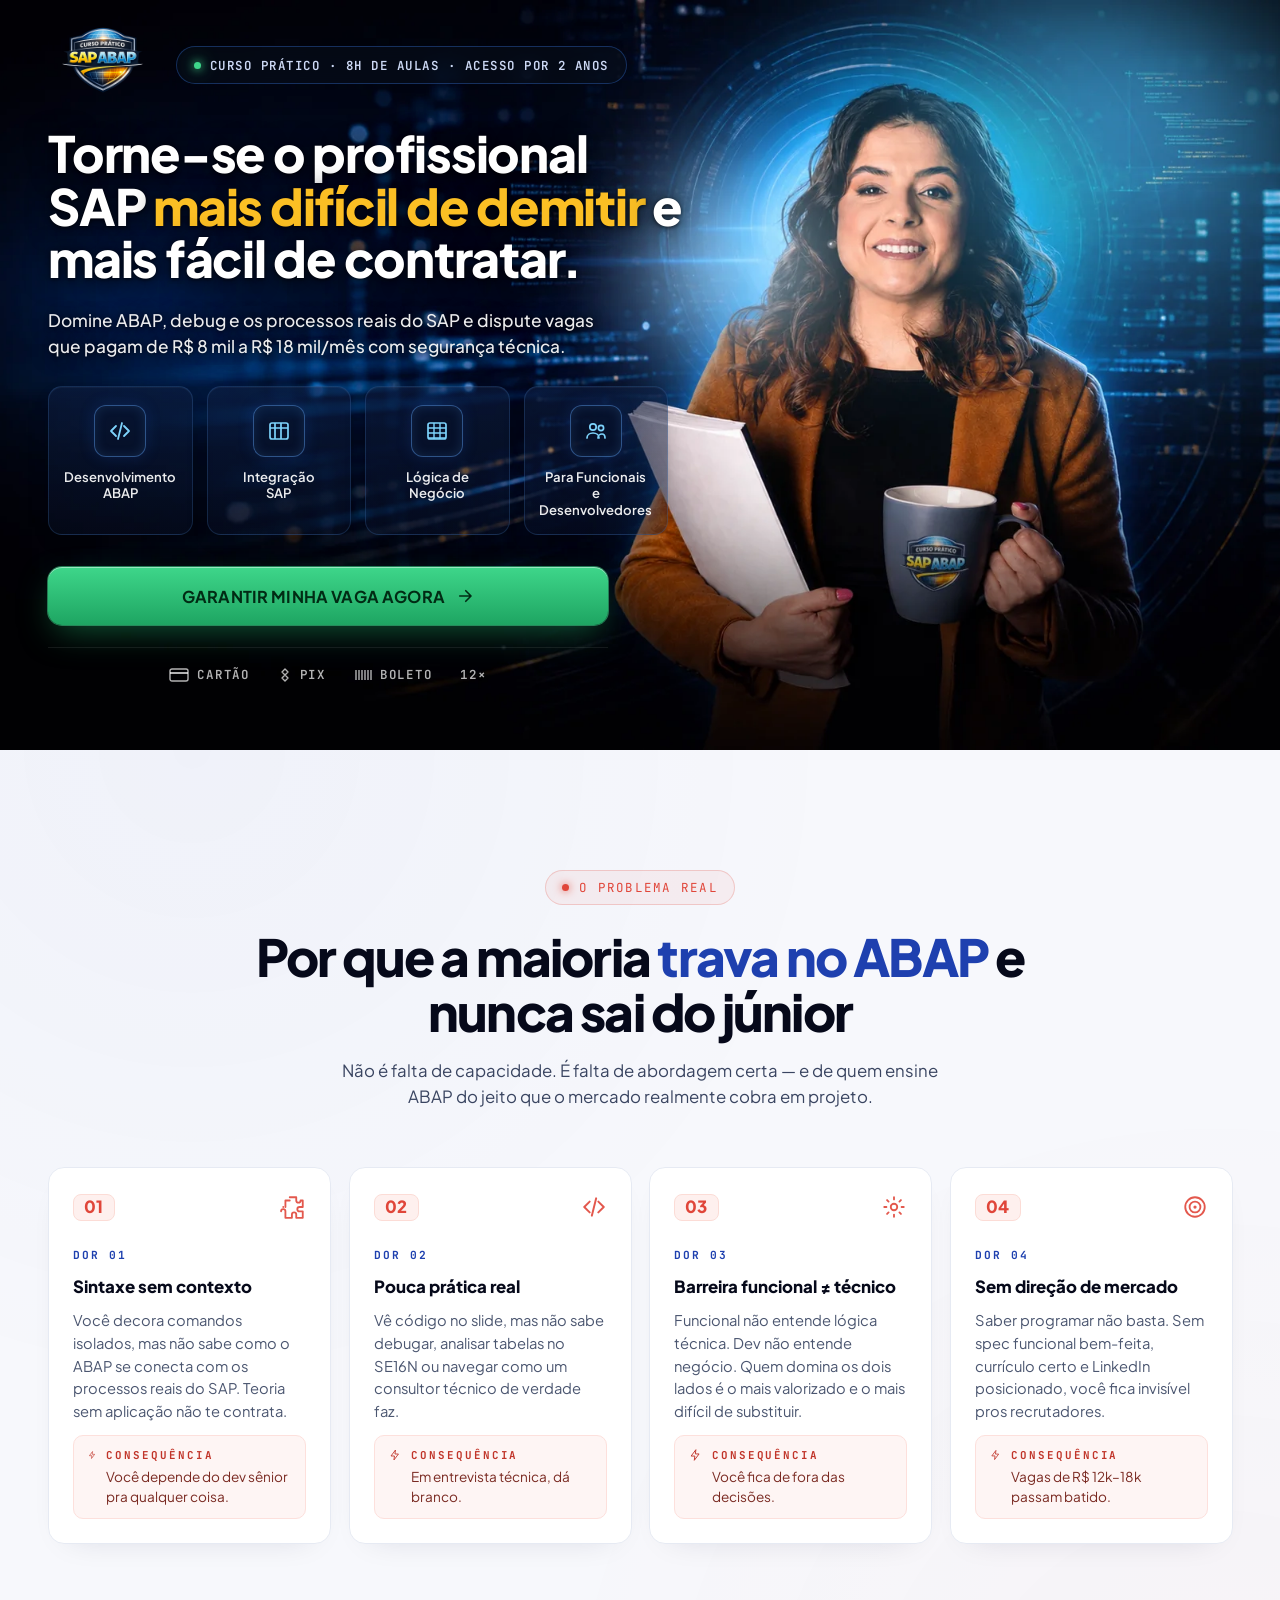
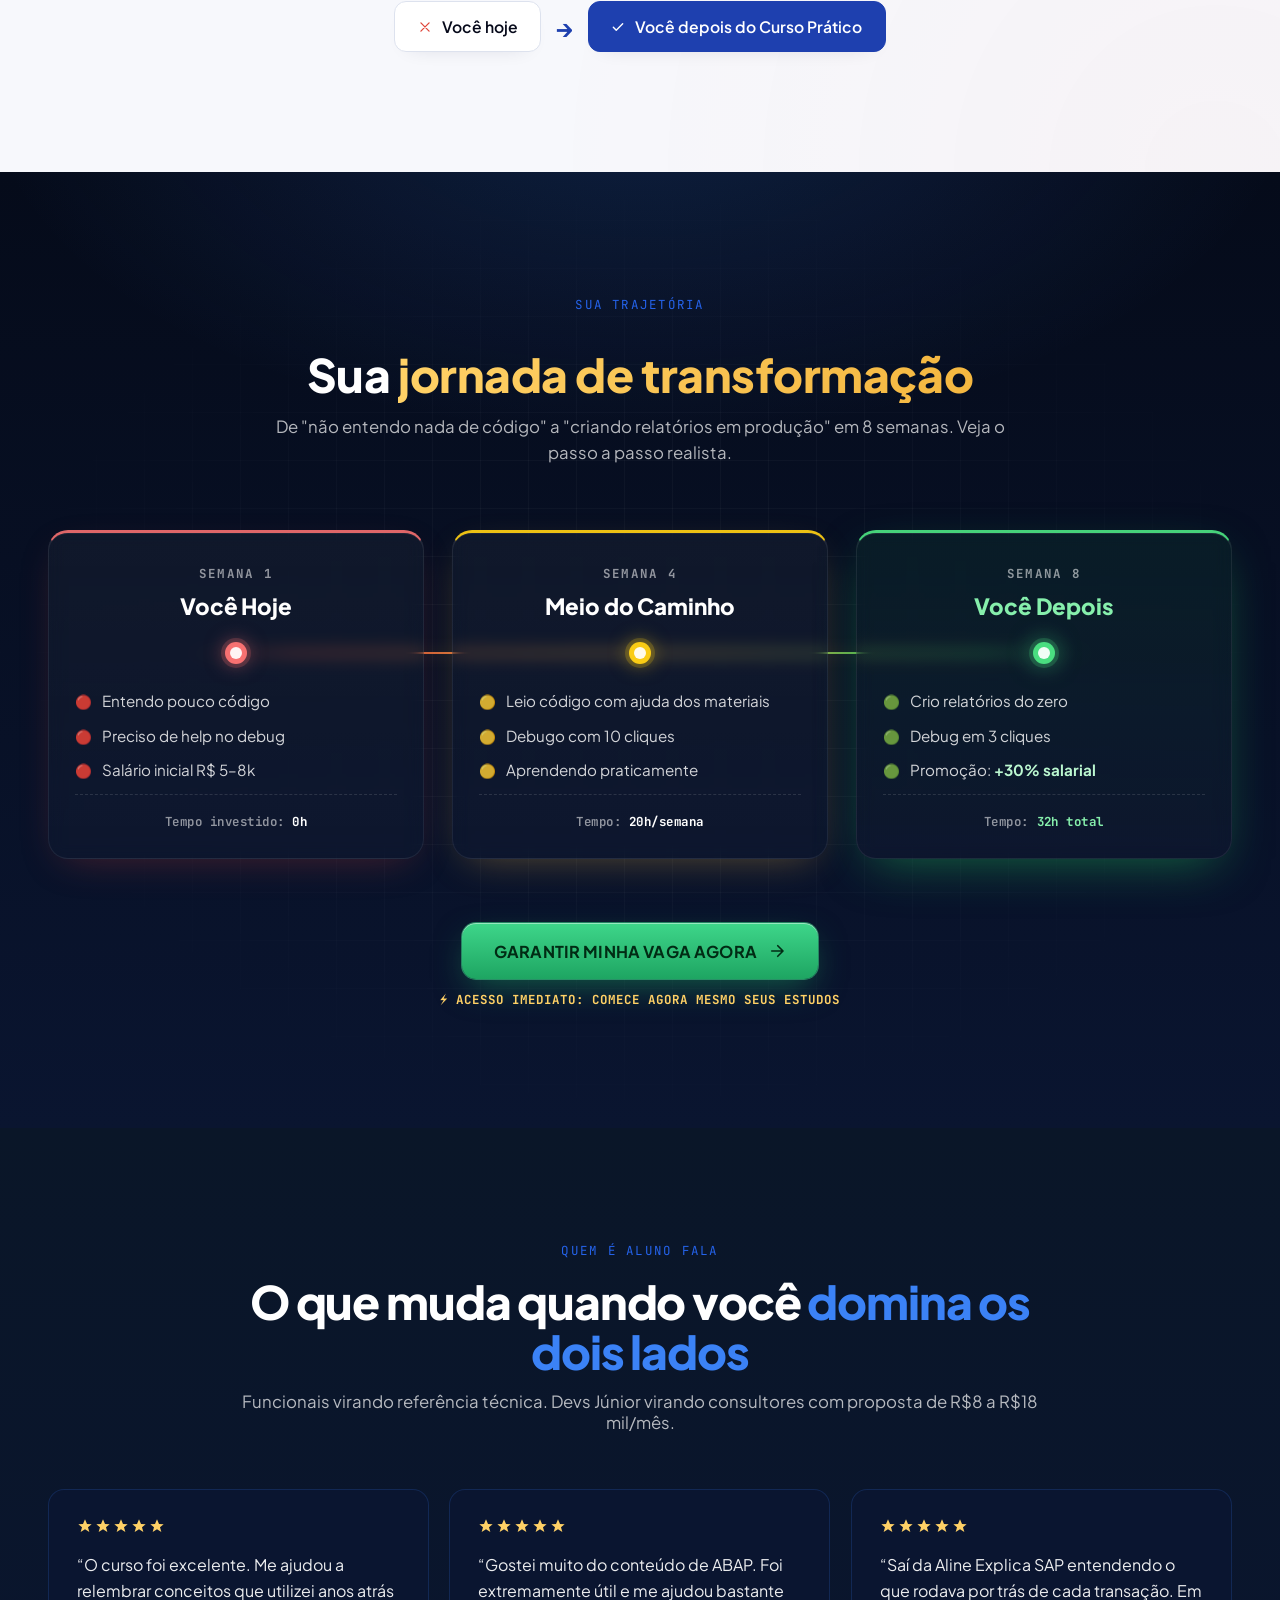
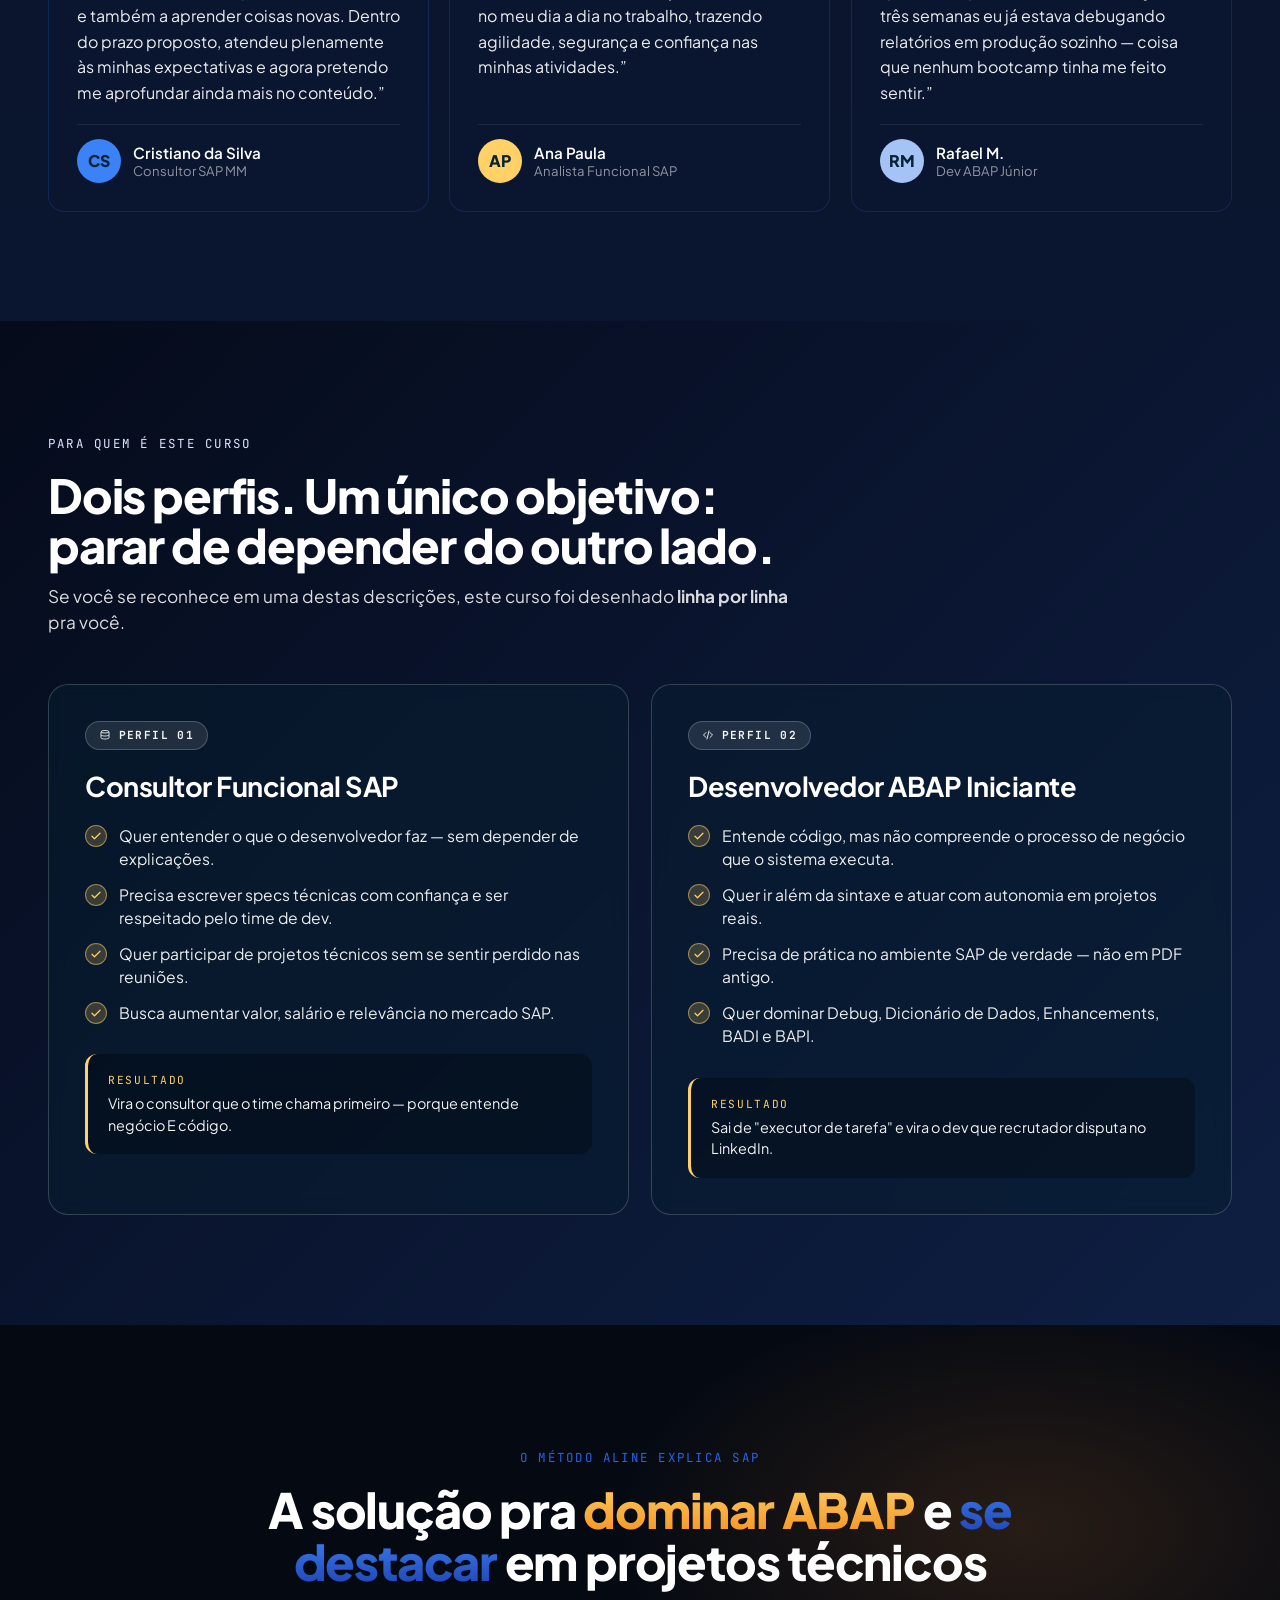
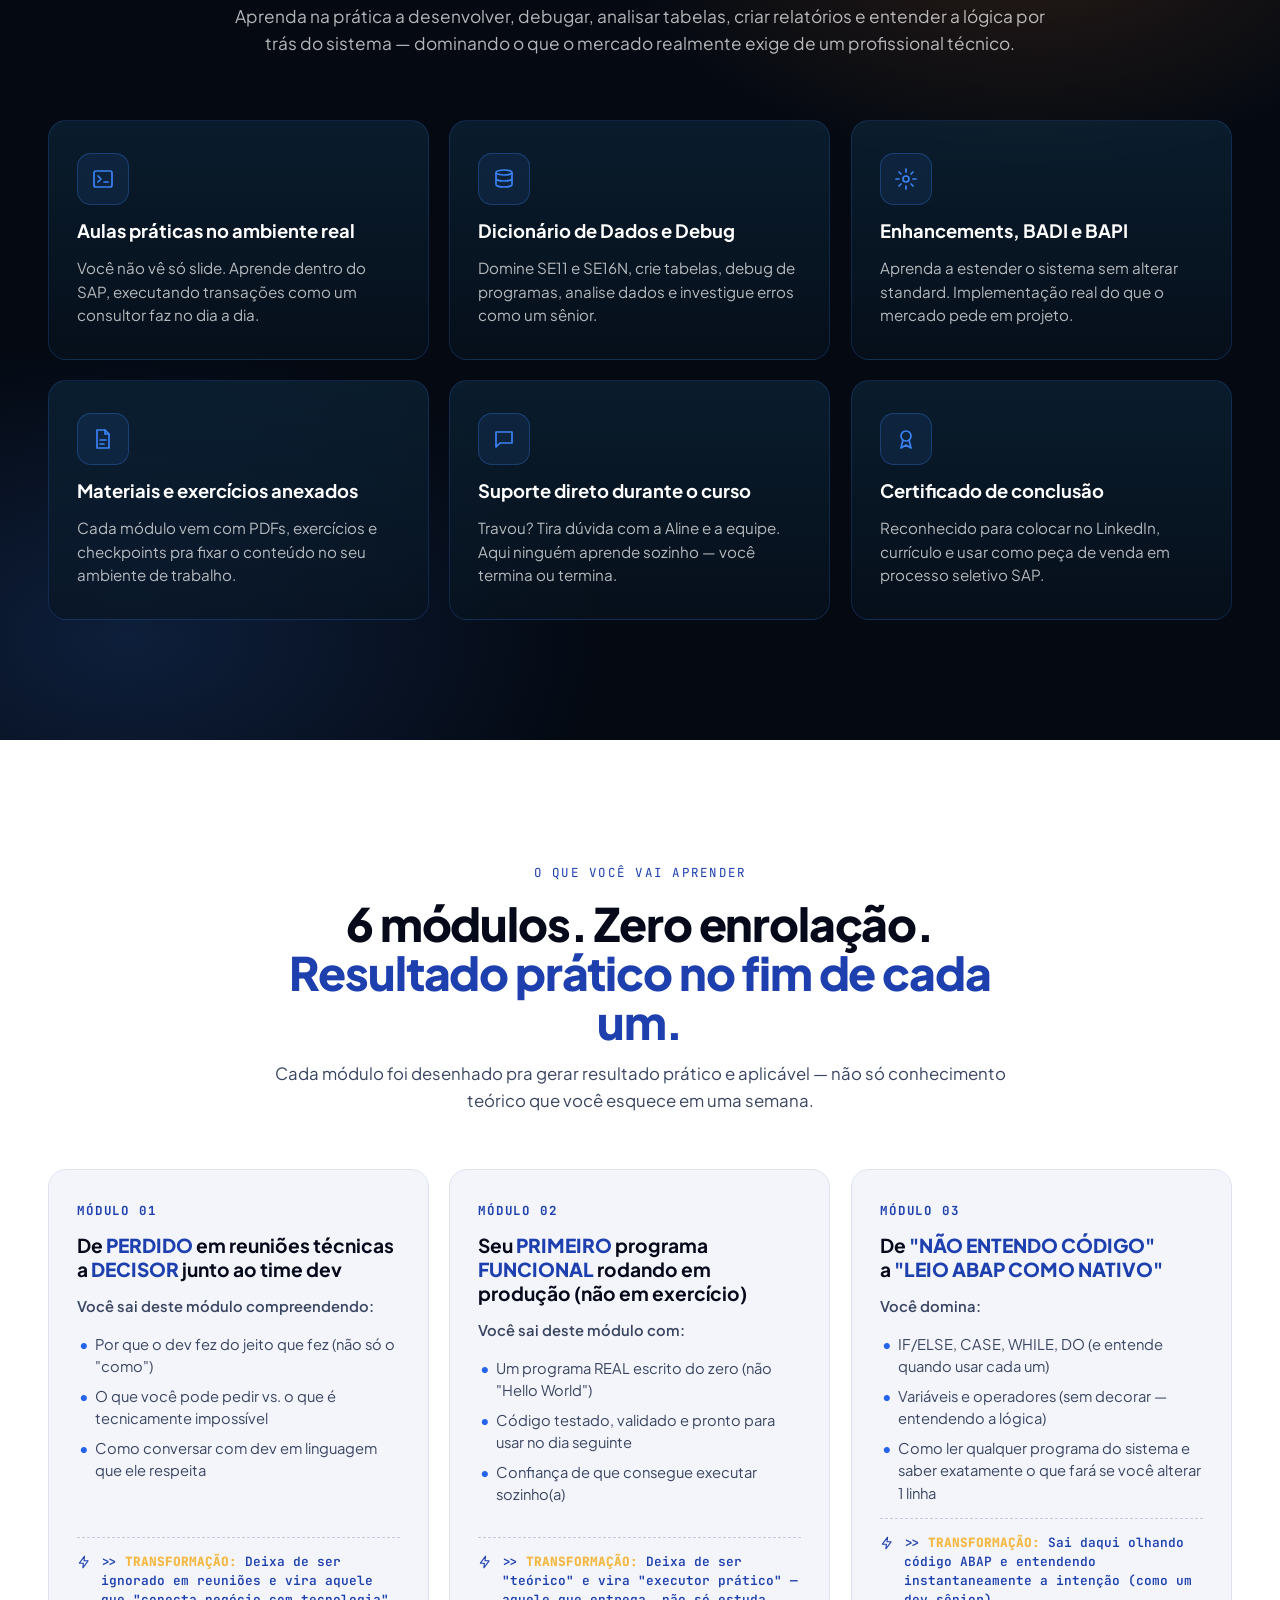
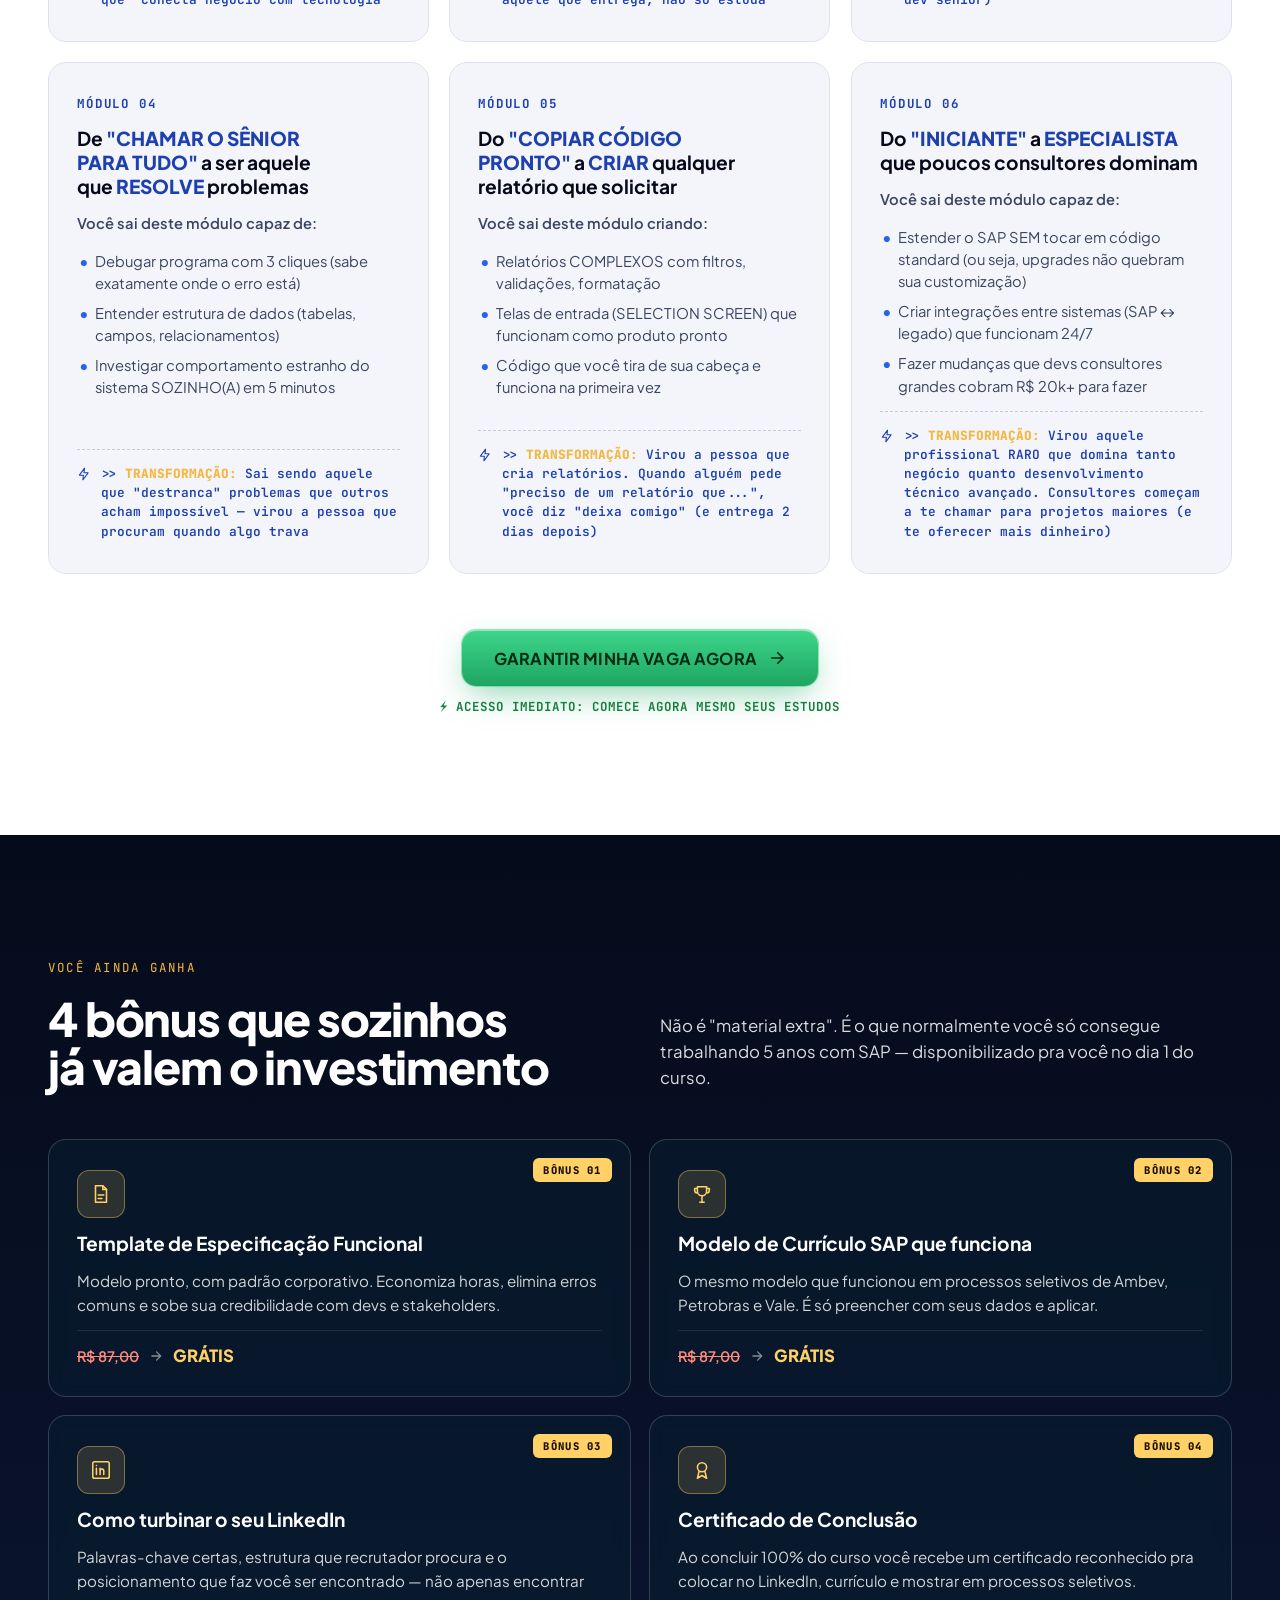
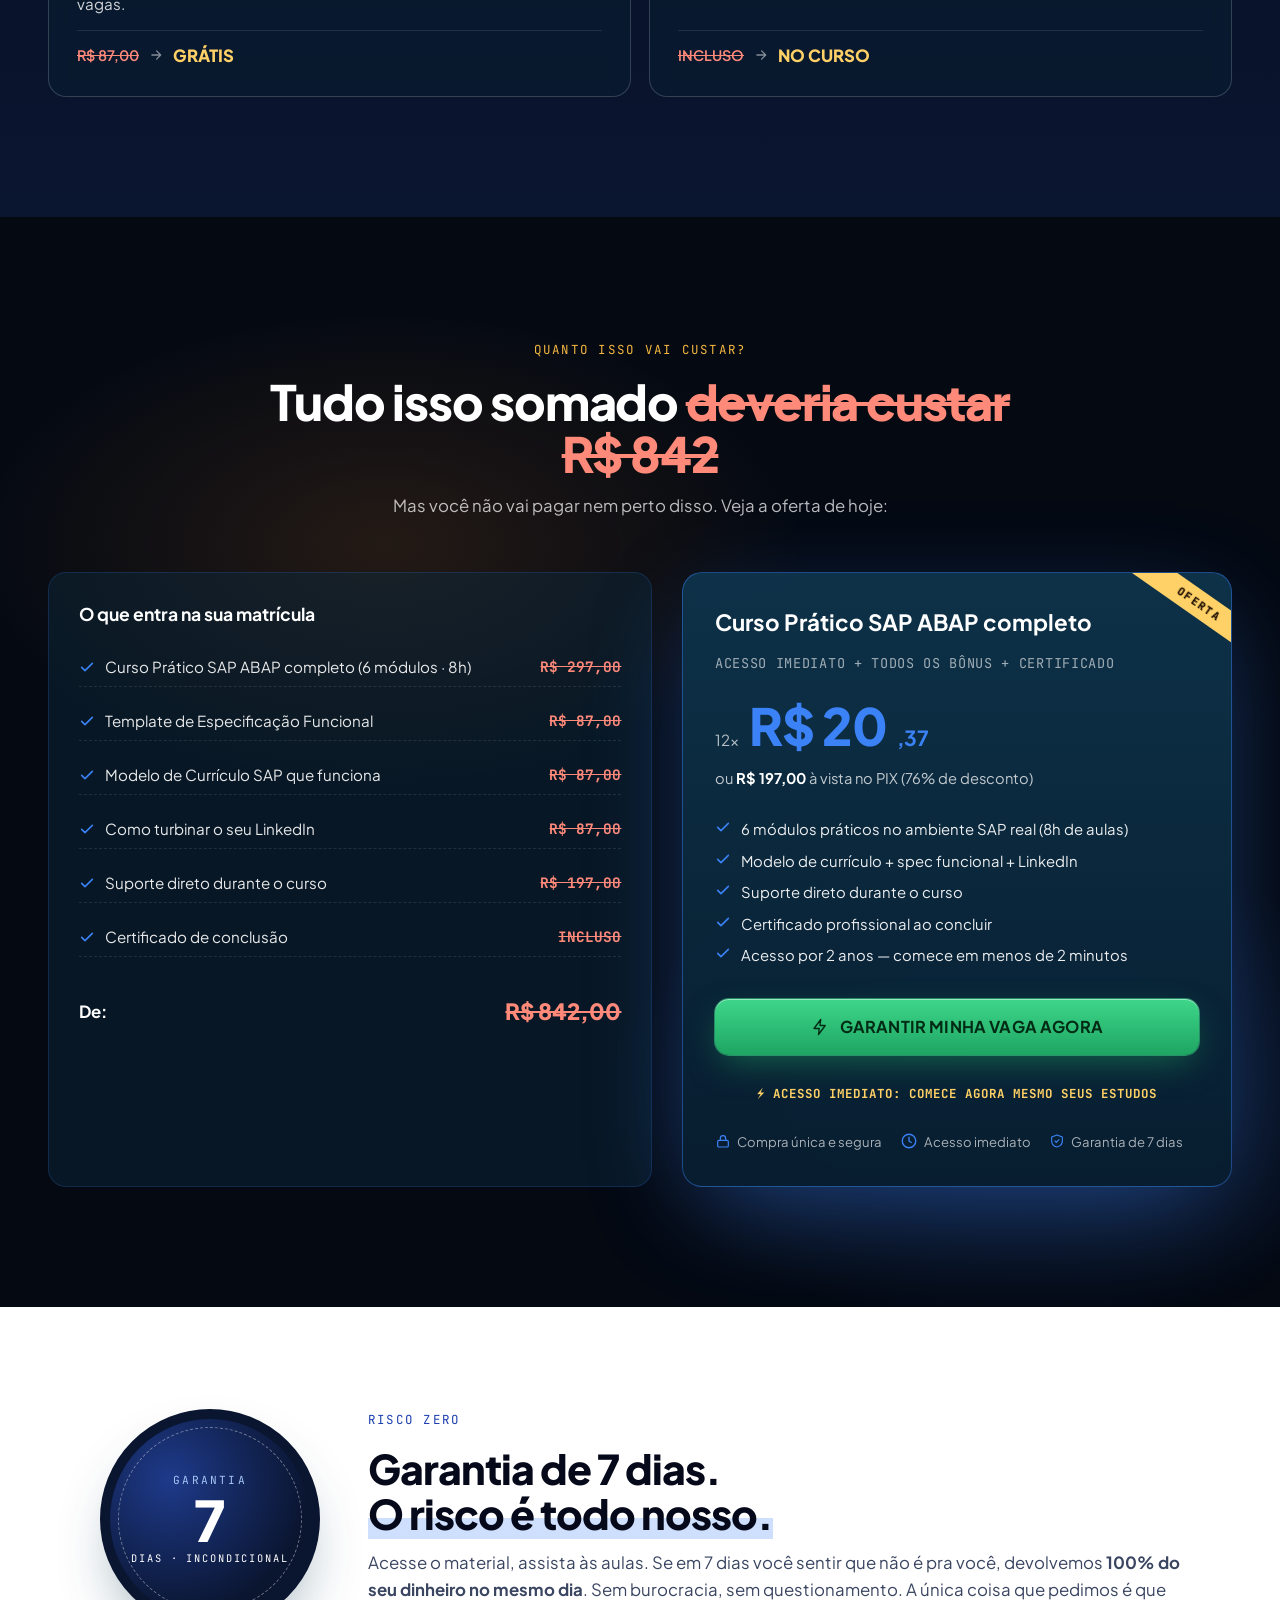
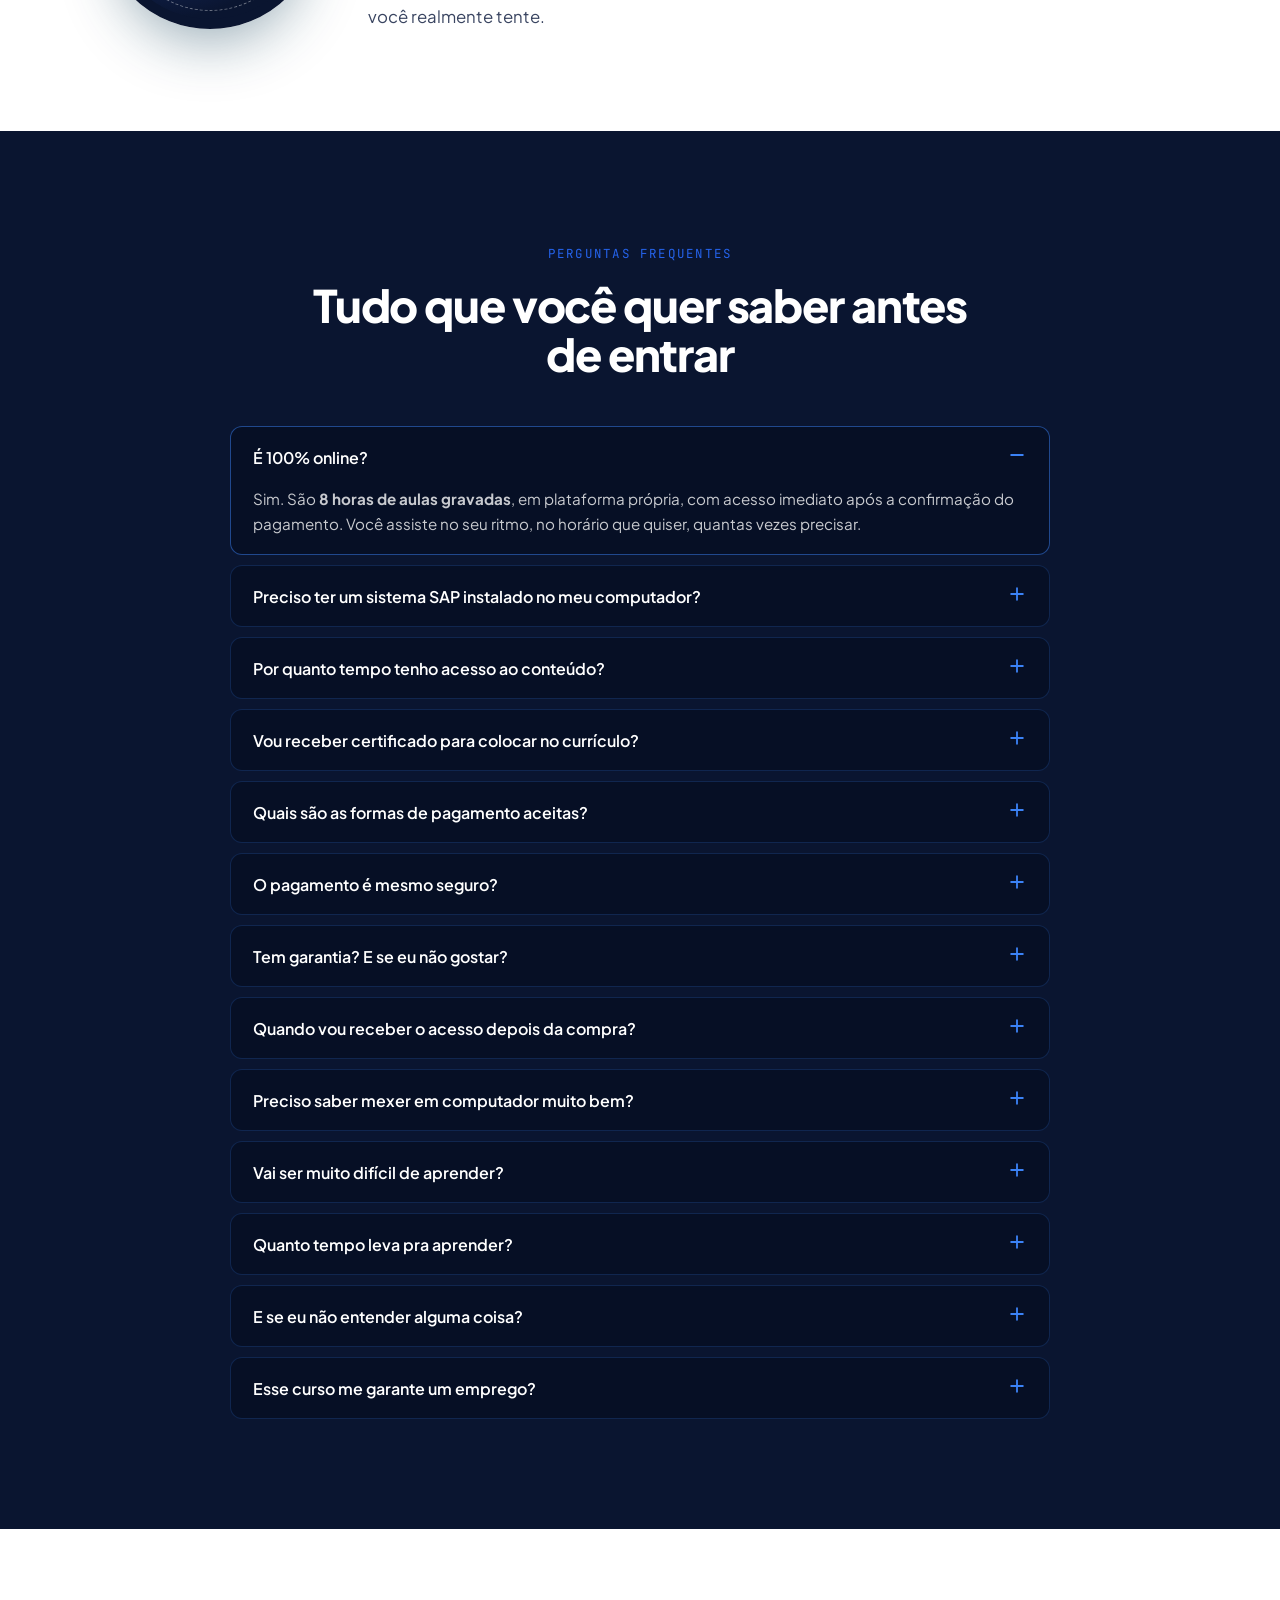
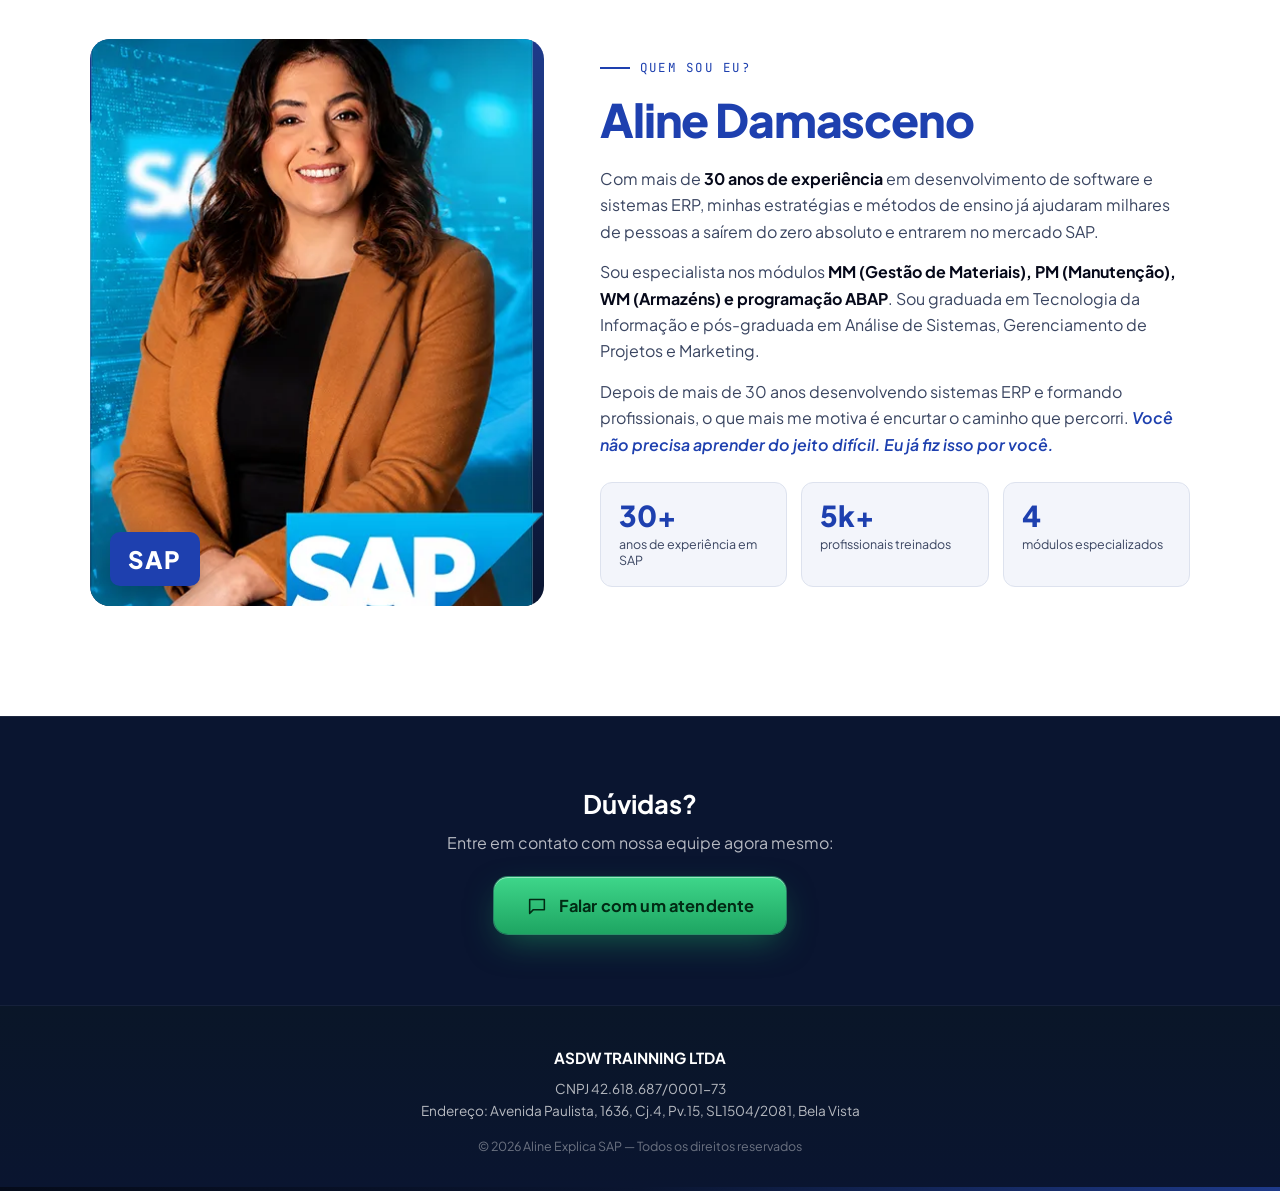
==== index.html @ 3505b49c "Troca foto da seção 'Quem sou eu?' por aline-explica-sap.webp" ====
<!doctype html>
<html lang="pt-BR">

<head>
  <meta charset="utf-8" />
  <meta name="viewport" content="width=device-width, initial-scale=1" />
  <title>Curso Prático SAP ABAP — Aline Explica SAP</title>

  <link rel="preconnect" href="https://fonts.googleapis.com">
  <link rel="preconnect" href="https://fonts.gstatic.com" crossorigin>
  <link
    href="https://fonts.googleapis.com/css2?family=Plus+Jakarta+Sans:wght@300;400;500;600;700;800&family=JetBrains+Mono:wght@400;500;600;700&display=swap"
    rel="stylesheet">

  <link rel="stylesheet" href="styles.css">

  <!-- Meta Pixel Code -->
  <script>
    !function(f,b,e,v,n,t,s)
    {if(f.fbq)return;n=f.fbq=function(){n.callMethod?
    n.callMethod.apply(n,arguments):n.queue.push(arguments)};
    if(!f._fbq)f._fbq=n;n.push=n;n.loaded=!0;n.version='2.0';
    n.queue=[];t=b.createElement(e);t.async=!0;
    t.src=v;s=b.getElementsByTagName(e)[0];
    s.parentNode.insertBefore(t,s)}(window, document,'script',
    'https://connect.facebook.net/en_US/fbevents.js');
    fbq('init', '564676471958688');
    fbq('init', '940802978658042');
    fbq('track', 'PageView');
  </script>
  <noscript>
    <img height="1" width="1" style="display:none"
      src="https://www.facebook.com/tr?id=564676471958688&ev=PageView&noscript=1" alt="" />
    <img height="1" width="1" style="display:none"
      src="https://www.facebook.com/tr?id=940802978658042&ev=PageView&noscript=1" alt="" />
  </noscript>
  <!-- End Meta Pixel Code -->
</head>

<body>

  <!-- ========================== HERO ========================== -->
  <section class="hero">
    <div class="hero__bg"></div>
    <div class="container">
      <div class="hero__topbar">
        <div class="hero__brand">
          <img src="assets/logo-sap-abap.png" alt="Curso Prático SAP ABAP" />
        </div>
        <div class="hero__badge">
          <span class="hero__badge-dot"></span>
          CURSO PRÁTICO · 8H DE AULAS · ACESSO POR 2 ANOS
        </div>
      </div>

      <div class="hero__content">
        <div class="hero__inner">
          <h1 class="hero__title">
            Torne-se o profissional SAP <span class="accent">mais difícil de demitir</span> e mais fácil de contratar.
          </h1>

          <p class="hero__sub">
            Domine ABAP, debug e os processos reais do SAP e dispute vagas que pagam de R$ 8 mil a R$ 18 mil/mês com
            segurança técnica.
          </p>

          <ul class="hero__pillars">
            <li class="hero__pillar">
              <div class="hero__pillar-icon">
                <svg viewBox="0 0 24 24" fill="none" width="24" height="24">
                  <path d="M8 7l-5 5 5 5M16 7l5 5-5 5M14 4l-4 16" stroke="#7dd3fc" stroke-width="1.8"
                    stroke-linecap="round" stroke-linejoin="round" />
                </svg>
              </div>
              <div class="hero__pillar-label">
                <div>Desenvolvimento</div>
                <div>ABAP</div>
              </div>
            </li>
            <li class="hero__pillar">
              <div class="hero__pillar-icon">
                <svg viewBox="0 0 24 24" fill="none" width="24" height="24">
                  <rect x="3" y="4" width="18" height="16" rx="2" stroke="#7dd3fc" stroke-width="1.7" />
                  <path d="M3 9h18M8 4v16M14 4v16" stroke="#7dd3fc" stroke-width="1.7" />
                </svg>
              </div>
              <div class="hero__pillar-label">
                <div>Integração</div>
                <div>SAP</div>
              </div>
            </li>
            <li class="hero__pillar">
              <div class="hero__pillar-icon">
                <svg viewBox="0 0 24 24" fill="none" width="24" height="24">
                  <rect x="3" y="4" width="18" height="16" rx="2" stroke="#7dd3fc" stroke-width="1.7" />
                  <path d="M3 9h18M3 14h18M3 19h18M9 4v16M15 4v16" stroke="#7dd3fc" stroke-width="1.4" />
                </svg>
              </div>
              <div class="hero__pillar-label">
                <div>Lógica de</div>
                <div>Negócio</div>
              </div>
            </li>
            <li class="hero__pillar">
              <div class="hero__pillar-icon">
                <svg viewBox="0 0 24 24" fill="none" width="24" height="24">
                  <circle cx="9" cy="8" r="3.2" stroke="#7dd3fc" stroke-width="1.7" />
                  <circle cx="17" cy="9" r="2.6" stroke="#7dd3fc" stroke-width="1.7" />
                  <path d="M3 19c0-3 2.7-5 6-5s6 2 6 5M14 19c0-2.5 2-4 4-4s3 1 3 4" stroke="#7dd3fc" stroke-width="1.7"
                    stroke-linecap="round" />
                </svg>
              </div>
              <div class="hero__pillar-label">
                <div>Para Funcionais</div>
                <div>e Desenvolvedores</div>
              </div>
            </li>
          </ul>

          <div class="hero__cta-wrap">
            <a href="#preco" class="cta green">
              GARANTIR MINHA VAGA AGORA
              <svg class="arrow" viewBox="0 0 24 24" fill="none" width="18" height="18">
                <path d="M5 12h14M13 5l7 7-7 7" stroke="#012b14" stroke-width="2.2" stroke-linecap="round"
                  stroke-linejoin="round" />
              </svg>
            </a>
          </div>

          <div class="hero__pay">
            <span class="hero__pay-item">
              <svg width="20" height="14" viewBox="0 0 20 14" fill="none">
                <rect x="1" y="1" width="18" height="12" rx="2" stroke="currentColor" stroke-width="1.4" />
                <rect x="1" y="4" width="18" height="2" fill="currentColor" />
              </svg>
              Cartão
            </span>
            <span class="hero__pay-item">
              <svg width="14" height="14" viewBox="0 0 14 14" fill="none">
                <path d="M7 1l3 3-3 3-3-3 3-3zM7 7l3 3-3 3-3-3 3-3z" stroke="currentColor" stroke-width="1.4"
                  stroke-linejoin="round" />
              </svg>
              Pix
            </span>
            <span class="hero__pay-item">
              <svg width="18" height="14" viewBox="0 0 18 14" fill="none">
                <path d="M2 2v10M5 2v10M8 2v10M11 2v10M14 2v10M17 2v10" stroke="currentColor" stroke-width="1.4" />
              </svg>
              Boleto
            </span>
            <span class="hero__pay-item">12×</span>
          </div>
        </div>
      </div>
    </div>
  </section>

  <!-- ========================== PROBLEMA ========================== -->
  <section class="problema" id="problema">
    <div class="problema__bg"></div>
    <div class="container">
      <div class="problema__head" data-reveal>
        <div class="problema__eyebrow"><span class="problema__eyedot"></span> O Problema Real</div>
        <h2 class="problema__title">Por que a maioria <span class="accent">trava no ABAP</span> e nunca sai do júnior
        </h2>
        <p class="problema__sub">Não é falta de capacidade. É falta de abordagem certa — e de quem ensine ABAP do jeito
          que o mercado realmente cobra em projeto.</p>
      </div>

      <div class="problema__grid" data-reveal-group>
        <div class="problema__card" data-reveal>
          <div class="problema__top">
            <div class="problema__num">01</div>
            <div class="problema__icon">
              <svg viewBox="0 0 24 24" fill="none" width="26" height="26">
                <path
                  d="M9 3h6v3a2 2 0 104 0v0h2v6h-3a2 2 0 100 4h3v6h-6v-3a2 2 0 10-4 0v3H5v-6a2 2 0 10-4 0v0M3 12h0M5 12V6h4"
                  stroke="#e0463a" stroke-width="1.7" stroke-linejoin="round" stroke-linecap="round" />
              </svg>
            </div>
          </div>
          <div class="problema__tag">DOR 01</div>
          <h3 class="problema__cardtitle">Sintaxe sem contexto</h3>
          <p class="problema__cardtext">Você decora comandos isolados, mas não sabe como o ABAP se conecta com os
            processos reais do SAP. Teoria sem aplicação não te contrata.</p>
          <div class="problema__cons">
            <svg viewBox="0 0 24 24" fill="none" width="14" height="14">
              <path d="M13 2L4 14h7l-1 8 9-12h-7l1-8z" stroke="#c1352a" stroke-width="1.8" stroke-linejoin="round" />
            </svg>
            <div>
              <div class="problema__cons-label">Consequência</div>
              Você depende do dev sênior pra qualquer coisa.
            </div>
          </div>
        </div>

        <div class="problema__card" data-reveal>
          <div class="problema__top">
            <div class="problema__num">02</div>
            <div class="problema__icon">
              <svg viewBox="0 0 24 24" fill="none" width="26" height="26">
                <path d="M8 7l-5 5 5 5M16 7l5 5-5 5M14 4l-4 16" stroke="#e0463a" stroke-width="1.8"
                  stroke-linecap="round" stroke-linejoin="round" />
              </svg>
            </div>
          </div>
          <div class="problema__tag">DOR 02</div>
          <h3 class="problema__cardtitle">Pouca prática real</h3>
          <p class="problema__cardtext">Vê código no slide, mas não sabe debugar, analisar tabelas no SE16N ou navegar
            como um consultor técnico de verdade faz.</p>
          <div class="problema__cons">
            <svg viewBox="0 0 24 24" fill="none" width="14" height="14">
              <path d="M13 2L4 14h7l-1 8 9-12h-7l1-8z" stroke="#c1352a" stroke-width="1.8" stroke-linejoin="round" />
            </svg>
            <div>
              <div class="problema__cons-label">Consequência</div>
              Em entrevista técnica, dá branco.
            </div>
          </div>
        </div>

        <div class="problema__card" data-reveal>
          <div class="problema__top">
            <div class="problema__num">03</div>
            <div class="problema__icon">
              <svg viewBox="0 0 24 24" fill="none" width="26" height="26">
                <circle cx="12" cy="12" r="3" stroke="#e0463a" stroke-width="1.7" />
                <path d="M12 3v2M12 19v2M3 12h2M19 12h2M5.6 5.6l1.4 1.4M17 17l1.4 1.4M5.6 18.4L7 17M17 7l1.4-1.4"
                  stroke="#e0463a" stroke-width="1.7" stroke-linecap="round" />
              </svg>
            </div>
          </div>
          <div class="problema__tag">DOR 03</div>
          <h3 class="problema__cardtitle">Barreira funcional ≠ técnico</h3>
          <p class="problema__cardtext">Funcional não entende lógica técnica. Dev não entende negócio. Quem domina os
            dois lados é o mais valorizado e o mais difícil de substituir.</p>
          <div class="problema__cons">
            <svg viewBox="0 0 24 24" fill="none" width="14" height="14">
              <path d="M13 2L4 14h7l-1 8 9-12h-7l1-8z" stroke="#c1352a" stroke-width="1.8" stroke-linejoin="round" />
            </svg>
            <div>
              <div class="problema__cons-label">Consequência</div>
              Você fica de fora das decisões.
            </div>
          </div>
        </div>

        <div class="problema__card" data-reveal>
          <div class="problema__top">
            <div class="problema__num">04</div>
            <div class="problema__icon">
              <svg viewBox="0 0 24 24" fill="none" width="26" height="26">
                <circle cx="12" cy="12" r="9" stroke="#e0463a" stroke-width="1.7" />
                <circle cx="12" cy="12" r="5" stroke="#e0463a" stroke-width="1.7" />
                <circle cx="12" cy="12" r="1.5" fill="#e0463a" />
              </svg>
            </div>
          </div>
          <div class="problema__tag">DOR 04</div>
          <h3 class="problema__cardtitle">Sem direção de mercado</h3>
          <p class="problema__cardtext">Saber programar não basta. Sem spec funcional bem-feita, currículo certo e
            LinkedIn posicionado, você fica invisível pros recrutadores.</p>
          <div class="problema__cons">
            <svg viewBox="0 0 24 24" fill="none" width="14" height="14">
              <path d="M13 2L4 14h7l-1 8 9-12h-7l1-8z" stroke="#c1352a" stroke-width="1.8" stroke-linejoin="round" />
            </svg>
            <div>
              <div class="problema__cons-label">Consequência</div>
              Vagas de R$ 12k–18k passam batido.
            </div>
          </div>
        </div>
      </div>

      <div class="problema__bridge" data-reveal="up-sm">
        <div class="problema__pill">
          <svg viewBox="0 0 24 24" fill="none" width="14" height="14">
            <path d="M5 5l14 14M19 5L5 19" stroke="#e0463a" stroke-width="2.2" stroke-linecap="round" />
          </svg>
          Você hoje
        </div>
        <span class="problema__arrow">→</span>
        <div class="problema__pill right">
          <svg viewBox="0 0 24 24" fill="none" width="14" height="14">
            <path d="M4 12.5l5 5 11-11" stroke="#fff" stroke-width="2.4" stroke-linecap="round"
              stroke-linejoin="round" />
          </svg>
          Você depois do Curso Prático
        </div>
      </div>
    </div>
  </section>

  <!-- ========================== JORNADA ========================== -->
  <section class="jornada" id="jornada">
    <div class="container">
      <div class="jornada__head" data-reveal>
        <div class="eyebrow">Sua trajetória</div>
        <h2 class="jornada__title">Sua <span class="accent">jornada de transformação</span></h2>
        <p class="jornada__sub">De "não entendo nada de código" a "criando relatórios em produção" em 8 semanas. Veja o
          passo a passo realista.</p>
      </div>

      <div class="jornada__timeline" data-reveal-group>
        <div class="jornada__step jornada__step--start" data-reveal>
          <div class="jornada__weeklabel">Semana 1</div>
          <div class="jornada__phase">Você Hoje</div>
          <div class="jornada__bullet" aria-hidden="true"></div>
          <ul class="jornada__list">
            <li><span class="jornada__emoji">🔴</span><span>Entendo pouco código</span></li>
            <li><span class="jornada__emoji">🔴</span><span>Preciso de help no debug</span></li>
            <li><span class="jornada__emoji">🔴</span><span>Salário inicial R$ 5–8k</span></li>
          </ul>
          <div class="jornada__time">Tempo investido: <strong>0h</strong></div>
        </div>

        <div class="jornada__step jornada__step--mid" data-reveal>
          <div class="jornada__weeklabel">Semana 4</div>
          <div class="jornada__phase">Meio do Caminho</div>
          <div class="jornada__bullet" aria-hidden="true"></div>
          <ul class="jornada__list">
            <li><span class="jornada__emoji">🟡</span><span>Leio código com ajuda dos materiais</span></li>
            <li><span class="jornada__emoji">🟡</span><span>Debugo com 10 cliques</span></li>
            <li><span class="jornada__emoji">🟡</span><span>Aprendendo praticamente</span></li>
          </ul>
          <div class="jornada__time">Tempo: <strong>20h/semana</strong></div>
        </div>

        <div class="jornada__step jornada__step--end" data-reveal>
          <div class="jornada__weeklabel">Semana 8</div>
          <div class="jornada__phase">Você Depois</div>
          <div class="jornada__bullet" aria-hidden="true"></div>
          <ul class="jornada__list">
            <li><span class="jornada__emoji">🟢</span><span>Crio relatórios do zero</span></li>
            <li><span class="jornada__emoji">🟢</span><span>Debug em 3 cliques</span></li>
            <li><span class="jornada__emoji">🟢</span><span>Promoção: <strong>+30% salarial</strong></span></li>
          </ul>
          <div class="jornada__time">Tempo: <strong>32h total</strong></div>
        </div>
      </div>

      <div class="jornada__cta" data-reveal="up-sm">
        <a href="#preco" class="cta green">
          GARANTIR MINHA VAGA AGORA
          <svg class="arrow" viewBox="0 0 24 24" fill="none" width="18" height="18">
            <path d="M5 12h14M13 5l7 7-7 7" stroke="#012b14" stroke-width="2.2" stroke-linecap="round"
              stroke-linejoin="round" />
          </svg>
        </a>
        <p class="cta-instant cta-instant--dark">⚡ ACESSO IMEDIATO: COMECE AGORA MESMO SEUS ESTUDOS</p>
      </div>
    </div>
  </section>

  <!-- ========================== DEPOIMENTOS ========================== -->
  <section class="depoimentos">
    <div class="container">
      <div class="depoimentos__head" data-reveal>
        <div class="eyebrow">Quem é aluno fala</div>
        <h2 class="depoimentos__title">O que muda quando você <span class="accent">domina os dois lados</span></h2>
        <p class="depoimentos__sub">Funcionais virando referência técnica. Devs Júnior virando consultores com proposta
          de R$8 a R$18 mil/mês.</p>
      </div>
      <div class="depoimentos__grid" data-reveal-group>
        <article class="depoimentos__card" data-reveal>
          <div class="depoimentos__stars">
            <svg viewBox="0 0 24 24" fill="#ffd166" width="16" height="16">
              <path d="M12 2l3 7 7 .5-5.5 4.5 2 7L12 17l-6.5 4 2-7L2 9.5 9 9z" />
            </svg>
            <svg viewBox="0 0 24 24" fill="#ffd166" width="16" height="16">
              <path d="M12 2l3 7 7 .5-5.5 4.5 2 7L12 17l-6.5 4 2-7L2 9.5 9 9z" />
            </svg>
            <svg viewBox="0 0 24 24" fill="#ffd166" width="16" height="16">
              <path d="M12 2l3 7 7 .5-5.5 4.5 2 7L12 17l-6.5 4 2-7L2 9.5 9 9z" />
            </svg>
            <svg viewBox="0 0 24 24" fill="#ffd166" width="16" height="16">
              <path d="M12 2l3 7 7 .5-5.5 4.5 2 7L12 17l-6.5 4 2-7L2 9.5 9 9z" />
            </svg>
            <svg viewBox="0 0 24 24" fill="#ffd166" width="16" height="16">
              <path d="M12 2l3 7 7 .5-5.5 4.5 2 7L12 17l-6.5 4 2-7L2 9.5 9 9z" />
            </svg>
          </div>
          <p class="depoimentos__txt">“O curso foi excelente. Me ajudou a relembrar conceitos que utilizei anos atrás e
            também a aprender coisas novas. Dentro do prazo proposto, atendeu plenamente às minhas expectativas e agora
            pretendo me aprofundar ainda mais no conteúdo.”</p>
          <div class="depoimentos__who">
            <div class="depoimentos__avatar c1">CS</div>
            <div>
              <div class="depoimentos__name">Cristiano da Silva</div>
              <div class="depoimentos__role">Consultor SAP MM</div>
            </div>
          </div>
        </article>

        <article class="depoimentos__card" data-reveal>
          <div class="depoimentos__stars">
            <svg viewBox="0 0 24 24" fill="#ffd166" width="16" height="16">
              <path d="M12 2l3 7 7 .5-5.5 4.5 2 7L12 17l-6.5 4 2-7L2 9.5 9 9z" />
            </svg>
            <svg viewBox="0 0 24 24" fill="#ffd166" width="16" height="16">
              <path d="M12 2l3 7 7 .5-5.5 4.5 2 7L12 17l-6.5 4 2-7L2 9.5 9 9z" />
            </svg>
            <svg viewBox="0 0 24 24" fill="#ffd166" width="16" height="16">
              <path d="M12 2l3 7 7 .5-5.5 4.5 2 7L12 17l-6.5 4 2-7L2 9.5 9 9z" />
            </svg>
            <svg viewBox="0 0 24 24" fill="#ffd166" width="16" height="16">
              <path d="M12 2l3 7 7 .5-5.5 4.5 2 7L12 17l-6.5 4 2-7L2 9.5 9 9z" />
            </svg>
            <svg viewBox="0 0 24 24" fill="#ffd166" width="16" height="16">
              <path d="M12 2l3 7 7 .5-5.5 4.5 2 7L12 17l-6.5 4 2-7L2 9.5 9 9z" />
            </svg>
          </div>
          <p class="depoimentos__txt">“Gostei muito do conteúdo de ABAP. Foi extremamente útil e me ajudou bastante no
            meu dia a dia no trabalho, trazendo agilidade, segurança e confiança nas minhas atividades.”</p>
          <div class="depoimentos__who">
            <div class="depoimentos__avatar c2">AP</div>
            <div>
              <div class="depoimentos__name">Ana Paula</div>
              <div class="depoimentos__role">Analista Funcional SAP</div>
            </div>
          </div>
        </article>

        <article class="depoimentos__card" data-reveal>
          <div class="depoimentos__stars">
            <svg viewBox="0 0 24 24" fill="#ffd166" width="16" height="16">
              <path d="M12 2l3 7 7 .5-5.5 4.5 2 7L12 17l-6.5 4 2-7L2 9.5 9 9z" />
            </svg>
            <svg viewBox="0 0 24 24" fill="#ffd166" width="16" height="16">
              <path d="M12 2l3 7 7 .5-5.5 4.5 2 7L12 17l-6.5 4 2-7L2 9.5 9 9z" />
            </svg>
            <svg viewBox="0 0 24 24" fill="#ffd166" width="16" height="16">
              <path d="M12 2l3 7 7 .5-5.5 4.5 2 7L12 17l-6.5 4 2-7L2 9.5 9 9z" />
            </svg>
            <svg viewBox="0 0 24 24" fill="#ffd166" width="16" height="16">
              <path d="M12 2l3 7 7 .5-5.5 4.5 2 7L12 17l-6.5 4 2-7L2 9.5 9 9z" />
            </svg>
            <svg viewBox="0 0 24 24" fill="#ffd166" width="16" height="16">
              <path d="M12 2l3 7 7 .5-5.5 4.5 2 7L12 17l-6.5 4 2-7L2 9.5 9 9z" />
            </svg>
          </div>
          <p class="depoimentos__txt">“Saí da Aline Explica SAP entendendo o que rodava por trás de cada transação. Em
            três semanas eu já estava debugando relatórios em produção sozinho — coisa que nenhum bootcamp tinha me
            feito sentir.”</p>
          <div class="depoimentos__who">
            <div class="depoimentos__avatar c3">RM</div>
            <div>
              <div class="depoimentos__name">Rafael M.</div>
              <div class="depoimentos__role">Dev ABAP Júnior</div>
            </div>
          </div>
        </article>
      </div>
    </div>
  </section>

  <!-- ========================== PARA QUEM ========================== -->
  <section class="paraquem" id="paraquem">
    <div class="container">
      <div class="paraquem__head" data-reveal>
        <div class="eyebrow" style="color:#dbe4ff">Para quem é este curso</div>
        <h2 class="paraquem__title">Dois perfis. Um único objetivo: <br>parar de depender do outro lado.</h2>
        <p class="paraquem__sub">Se você se reconhece em uma destas descrições, este curso foi desenhado <strong>linha
            por linha</strong> pra você.</p>
      </div>

      <div class="paraquem__grid" data-reveal-group>
        <div class="paraquem__card" data-reveal>
          <span class="paraquem__chip">
            <svg viewBox="0 0 24 24" fill="none" width="12" height="12">
              <ellipse cx="12" cy="5.5" rx="8" ry="2.5" stroke="currentColor" stroke-width="1.7" />
              <path d="M4 5.5v6c0 1.4 3.6 2.5 8 2.5s8-1.1 8-2.5v-6M4 11.5v6c0 1.4 3.6 2.5 8 2.5s8-1.1 8-2.5v-6"
                stroke="currentColor" stroke-width="1.7" />
            </svg>
            Perfil 01
          </span>
          <h3 class="paraquem__cardtitle">Consultor Funcional SAP</h3>
          <ul class="paraquem__bullets">
            <li class="paraquem__bullet"><span class="paraquem__dot"><svg viewBox="0 0 24 24" fill="none" width="12"
                  height="12">
                  <path d="M4 12.5l5 5 11-11" stroke="#ffd166" stroke-width="2.4" stroke-linecap="round"
                    stroke-linejoin="round" />
                </svg></span>Quer entender o que o desenvolvedor faz — sem depender de explicações.</li>
            <li class="paraquem__bullet"><span class="paraquem__dot"><svg viewBox="0 0 24 24" fill="none" width="12"
                  height="12">
                  <path d="M4 12.5l5 5 11-11" stroke="#ffd166" stroke-width="2.4" stroke-linecap="round"
                    stroke-linejoin="round" />
                </svg></span>Precisa escrever specs técnicas com confiança e ser respeitado pelo time de dev.</li>
            <li class="paraquem__bullet"><span class="paraquem__dot"><svg viewBox="0 0 24 24" fill="none" width="12"
                  height="12">
                  <path d="M4 12.5l5 5 11-11" stroke="#ffd166" stroke-width="2.4" stroke-linecap="round"
                    stroke-linejoin="round" />
                </svg></span>Quer participar de projetos técnicos sem se sentir perdido nas reuniões.</li>
            <li class="paraquem__bullet"><span class="paraquem__dot"><svg viewBox="0 0 24 24" fill="none" width="12"
                  height="12">
                  <path d="M4 12.5l5 5 11-11" stroke="#ffd166" stroke-width="2.4" stroke-linecap="round"
                    stroke-linejoin="round" />
                </svg></span>Busca aumentar valor, salário e relevância no mercado SAP.</li>
          </ul>
          <div class="paraquem__outcome">
            <div class="paraquem__outcome-label">Resultado</div>
            Vira o consultor que o time chama primeiro — porque entende negócio E código.
          </div>
        </div>

        <div class="paraquem__card" data-reveal>
          <span class="paraquem__chip">
            <svg viewBox="0 0 24 24" fill="none" width="12" height="12">
              <path d="M8 7l-5 5 5 5M16 7l5 5-5 5M14 4l-4 16" stroke="currentColor" stroke-width="1.8"
                stroke-linecap="round" stroke-linejoin="round" />
            </svg>
            Perfil 02
          </span>
          <h3 class="paraquem__cardtitle">Desenvolvedor ABAP Iniciante</h3>
          <ul class="paraquem__bullets">
            <li class="paraquem__bullet"><span class="paraquem__dot"><svg viewBox="0 0 24 24" fill="none" width="12"
                  height="12">
                  <path d="M4 12.5l5 5 11-11" stroke="#ffd166" stroke-width="2.4" stroke-linecap="round"
                    stroke-linejoin="round" />
                </svg></span>Entende código, mas não compreende o processo de negócio que o sistema executa.</li>
            <li class="paraquem__bullet"><span class="paraquem__dot"><svg viewBox="0 0 24 24" fill="none" width="12"
                  height="12">
                  <path d="M4 12.5l5 5 11-11" stroke="#ffd166" stroke-width="2.4" stroke-linecap="round"
                    stroke-linejoin="round" />
                </svg></span>Quer ir além da sintaxe e atuar com autonomia em projetos reais.</li>
            <li class="paraquem__bullet"><span class="paraquem__dot"><svg viewBox="0 0 24 24" fill="none" width="12"
                  height="12">
                  <path d="M4 12.5l5 5 11-11" stroke="#ffd166" stroke-width="2.4" stroke-linecap="round"
                    stroke-linejoin="round" />
                </svg></span>Precisa de prática no ambiente SAP de verdade — não em PDF antigo.</li>
            <li class="paraquem__bullet"><span class="paraquem__dot"><svg viewBox="0 0 24 24" fill="none" width="12"
                  height="12">
                  <path d="M4 12.5l5 5 11-11" stroke="#ffd166" stroke-width="2.4" stroke-linecap="round"
                    stroke-linejoin="round" />
                </svg></span>Quer dominar Debug, Dicionário de Dados, Enhancements, BADI e BAPI.</li>
          </ul>
          <div class="paraquem__outcome">
            <div class="paraquem__outcome-label">Resultado</div>
            Sai de "executor de tarefa" e vira o dev que recrutador disputa no LinkedIn.
          </div>
        </div>
      </div>
    </div>
  </section>

  <!-- ========================== MÉTODO ========================== -->
  <section class="metodo" id="metodo">
    <div class="metodo__glow"></div>
    <div class="container">
      <div class="metodo__head" data-reveal>
        <div class="eyebrow">O Método Aline Explica SAP</div>
        <h2 class="metodo__title">A solução pra <span class="gold-grad">dominar ABAP</span> e <span class="blue-grad">se
            destacar</span> em projetos técnicos</h2>
        <p class="metodo__sub">Aprenda na prática a desenvolver, debugar, analisar tabelas, criar relatórios e entender
          a lógica por trás do sistema — dominando o que o mercado realmente exige de um profissional técnico.</p>
      </div>
      <div class="metodo__grid" data-reveal-group>
        <div class="metodo__card" data-reveal>
          <div class="metodo__icon"><svg viewBox="0 0 24 24" fill="none" width="24" height="24">
              <rect x="3" y="4" width="18" height="16" rx="2" stroke="currentColor" stroke-width="1.7" />
              <path d="M7 9l3 3-3 3M13 15h4" stroke="currentColor" stroke-width="1.7" stroke-linecap="round"
                stroke-linejoin="round" />
            </svg></div>
          <h3 class="metodo__cardtitle">Aulas práticas no ambiente real</h3>
          <p class="metodo__cardtext">Você não vê só slide. Aprende dentro do SAP, executando transações como um
            consultor faz no dia a dia.</p>
        </div>
        <div class="metodo__card" data-reveal>
          <div class="metodo__icon"><svg viewBox="0 0 24 24" fill="none" width="24" height="24">
              <ellipse cx="12" cy="5.5" rx="8" ry="2.5" stroke="currentColor" stroke-width="1.7" />
              <path d="M4 5.5v6c0 1.4 3.6 2.5 8 2.5s8-1.1 8-2.5v-6M4 11.5v6c0 1.4 3.6 2.5 8 2.5s8-1.1 8-2.5v-6"
                stroke="currentColor" stroke-width="1.7" />
            </svg></div>
          <h3 class="metodo__cardtitle">Dicionário de Dados e Debug</h3>
          <p class="metodo__cardtext">Domine SE11 e SE16N, crie tabelas, debug de programas, analise dados e investigue
            erros como um sênior.</p>
        </div>
        <div class="metodo__card" data-reveal>
          <div class="metodo__icon"><svg viewBox="0 0 24 24" fill="none" width="24" height="24">
              <circle cx="12" cy="12" r="3" stroke="currentColor" stroke-width="1.7" />
              <path d="M12 2v3M12 19v3M2 12h3M19 12h3M5 5l2 2M17 17l2 2M5 19l2-2M17 7l2-2" stroke="currentColor"
                stroke-width="1.7" stroke-linecap="round" />
            </svg></div>
          <h3 class="metodo__cardtitle">Enhancements, BADI e BAPI</h3>
          <p class="metodo__cardtext">Aprenda a estender o sistema sem alterar standard. Implementação real do que o
            mercado pede em projeto.</p>
        </div>
        <div class="metodo__card" data-reveal>
          <div class="metodo__icon"><svg viewBox="0 0 24 24" fill="none" width="24" height="24">
              <path d="M6 3h8l4 4v14H6z" stroke="currentColor" stroke-width="1.7" stroke-linejoin="round" />
              <path d="M14 3v4h4M9 13h6M9 17h4" stroke="currentColor" stroke-width="1.7" stroke-linecap="round" />
            </svg></div>
          <h3 class="metodo__cardtitle">Materiais e exercícios anexados</h3>
          <p class="metodo__cardtext">Cada módulo vem com PDFs, exercícios e checkpoints pra fixar o conteúdo no seu
            ambiente de trabalho.</p>
        </div>
        <div class="metodo__card" data-reveal>
          <div class="metodo__icon"><svg viewBox="0 0 24 24" fill="none" width="24" height="24">
              <path d="M4 5h16v11H8l-4 4z" stroke="currentColor" stroke-width="1.7" stroke-linejoin="round" />
            </svg></div>
          <h3 class="metodo__cardtitle">Suporte direto durante o curso</h3>
          <p class="metodo__cardtext">Travou? Tira dúvida com a Aline e a equipe. Aqui ninguém aprende sozinho — você
            termina ou termina.</p>
        </div>
        <div class="metodo__card" data-reveal>
          <div class="metodo__icon"><svg viewBox="0 0 24 24" fill="none" width="24" height="24">
              <circle cx="12" cy="9" r="5" stroke="currentColor" stroke-width="1.7" />
              <path d="M9 13l-2 8 5-3 5 3-2-8" stroke="currentColor" stroke-width="1.7" stroke-linejoin="round" />
            </svg></div>
          <h3 class="metodo__cardtitle">Certificado de conclusão</h3>
          <p class="metodo__cardtext">Reconhecido para colocar no LinkedIn, currículo e usar como peça de venda em
            processo seletivo SAP.</p>
        </div>
      </div>
    </div>
  </section>

  <!-- ========================== APRENDER ========================== -->
  <section class="aprender" id="aprender">
    <div class="container">
      <div class="aprender__head" data-reveal>
        <div class="eyebrow dark">O que você vai aprender</div>
        <h2 class="aprender__title">6 módulos. Zero enrolação. <br><span class="accent">Resultado prático no fim de cada
            um.</span></h2>
        <p class="aprender__sub">Cada módulo foi desenhado pra gerar resultado prático e aplicável — não só conhecimento
          teórico que você esquece em uma semana.</p>
      </div>
      <div class="aprender__grid" data-reveal-group>
        <div class="aprender__card" data-reveal>
          <div class="aprender__num">MÓDULO 01</div>
          <h3 class="aprender__cardtitle">De <strong>PERDIDO</strong> em reuniões técnicas a <strong>DECISOR</strong> junto
            ao time dev</h3>
          <p class="aprender__cardtext">Você sai deste módulo compreendendo:</p>
          <ul class="aprender__list">
            <li>Por que o dev fez do jeito que fez (não só o "como")</li>
            <li>O que você pode pedir vs. o que é tecnicamente impossível</li>
            <li>Como conversar com dev em linguagem que ele respeita</li>
          </ul>
          <div class="aprender__outcome">
            <svg viewBox="0 0 24 24" fill="none" width="14" height="14">
              <path d="M13 2L4 14h7l-1 8 9-12h-7l1-8z" stroke="#1e40af" stroke-width="1.8" stroke-linejoin="round" />
            </svg>
            <span>&gt;&gt; <strong>TRANSFORMAÇÃO:</strong> Deixa de ser ignorado em reuniões e vira aquele que "conecta
              negócio com tecnologia"</span>
          </div>
        </div>
        <div class="aprender__card" data-reveal>
          <div class="aprender__num">MÓDULO 02</div>
          <h3 class="aprender__cardtitle">Seu <strong>PRIMEIRO</strong> programa <strong>FUNCIONAL</strong> rodando em
            produção (não em exercício)</h3>
          <p class="aprender__cardtext">Você sai deste módulo com:</p>
          <ul class="aprender__list">
            <li>Um programa REAL escrito do zero (não "Hello World")</li>
            <li>Código testado, validado e pronto para usar no dia seguinte</li>
            <li>Confiança de que consegue executar sozinho(a)</li>
          </ul>
          <div class="aprender__outcome">
            <svg viewBox="0 0 24 24" fill="none" width="14" height="14">
              <path d="M13 2L4 14h7l-1 8 9-12h-7l1-8z" stroke="#1e40af" stroke-width="1.8" stroke-linejoin="round" />
            </svg>
            <span>&gt;&gt; <strong>TRANSFORMAÇÃO:</strong> Deixa de ser "teórico" e vira "executor prático" — aquele que
              entrega, não só estuda</span>
          </div>
        </div>
        <div class="aprender__card" data-reveal>
          <div class="aprender__num">MÓDULO 03</div>
          <h3 class="aprender__cardtitle">De <strong>"NÃO ENTENDO CÓDIGO"</strong> a <strong>"LEIO ABAP COMO
              NATIVO"</strong></h3>
          <p class="aprender__cardtext">Você domina:</p>
          <ul class="aprender__list">
            <li>IF/ELSE, CASE, WHILE, DO (e entende quando usar cada um)</li>
            <li>Variáveis e operadores (sem decorar — entendendo a lógica)</li>
            <li>Como ler qualquer programa do sistema e saber exatamente o que fará se você alterar 1 linha</li>
          </ul>
          <div class="aprender__outcome">
            <svg viewBox="0 0 24 24" fill="none" width="14" height="14">
              <path d="M13 2L4 14h7l-1 8 9-12h-7l1-8z" stroke="#1e40af" stroke-width="1.8" stroke-linejoin="round" />
            </svg>
            <span>&gt;&gt; <strong>TRANSFORMAÇÃO:</strong> Sai daqui olhando código ABAP e entendendo instantaneamente a
              intenção (como um dev sênior)</span>
          </div>
        </div>
        <div class="aprender__card" data-reveal>
          <div class="aprender__num">MÓDULO 04</div>
          <h3 class="aprender__cardtitle">De <strong>"CHAMAR O SÊNIOR PARA TUDO"</strong> a ser aquele que
            <strong>RESOLVE</strong> problemas</h3>
          <p class="aprender__cardtext">Você sai deste módulo capaz de:</p>
          <ul class="aprender__list">
            <li>Debugar programa com 3 cliques (sabe exatamente onde o erro está)</li>
            <li>Entender estrutura de dados (tabelas, campos, relacionamentos)</li>
            <li>Investigar comportamento estranho do sistema SOZINHO(A) em 5 minutos</li>
          </ul>
          <div class="aprender__outcome">
            <svg viewBox="0 0 24 24" fill="none" width="14" height="14">
              <path d="M13 2L4 14h7l-1 8 9-12h-7l1-8z" stroke="#1e40af" stroke-width="1.8" stroke-linejoin="round" />
            </svg>
            <span>&gt;&gt; <strong>TRANSFORMAÇÃO:</strong> Sai sendo aquele que "destranca" problemas que outros acham
              impossível — virou a pessoa que procuram quando algo trava</span>
          </div>
        </div>
        <div class="aprender__card" data-reveal>
          <div class="aprender__num">MÓDULO 05</div>
          <h3 class="aprender__cardtitle">Do <strong>"COPIAR CÓDIGO PRONTO"</strong> a <strong>CRIAR</strong> qualquer
            relatório que solicitar</h3>
          <p class="aprender__cardtext">Você sai deste módulo criando:</p>
          <ul class="aprender__list">
            <li>Relatórios COMPLEXOS com filtros, validações, formatação</li>
            <li>Telas de entrada (SELECTION SCREEN) que funcionam como produto pronto</li>
            <li>Código que você tira de sua cabeça e funciona na primeira vez</li>
          </ul>
          <div class="aprender__outcome">
            <svg viewBox="0 0 24 24" fill="none" width="14" height="14">
              <path d="M13 2L4 14h7l-1 8 9-12h-7l1-8z" stroke="#1e40af" stroke-width="1.8" stroke-linejoin="round" />
            </svg>
            <span>&gt;&gt; <strong>TRANSFORMAÇÃO:</strong> Virou a pessoa que cria relatórios. Quando alguém pede "preciso
              de um relatório que...", você diz "deixa comigo" (e entrega 2 dias depois)</span>
          </div>
        </div>
        <div class="aprender__card" data-reveal>
          <div class="aprender__num">MÓDULO 06</div>
          <h3 class="aprender__cardtitle">Do <strong>"INICIANTE"</strong> a <strong>ESPECIALISTA</strong> que poucos
            consultores dominam</h3>
          <p class="aprender__cardtext">Você sai deste módulo capaz de:</p>
          <ul class="aprender__list">
            <li>Estender o SAP SEM tocar em código standard (ou seja, upgrades não quebram sua customização)</li>
            <li>Criar integrações entre sistemas (SAP ↔️ legado) que funcionam 24/7</li>
            <li>Fazer mudanças que devs consultores grandes cobram R$ 20k+ para fazer</li>
          </ul>
          <div class="aprender__outcome">
            <svg viewBox="0 0 24 24" fill="none" width="14" height="14">
              <path d="M13 2L4 14h7l-1 8 9-12h-7l1-8z" stroke="#1e40af" stroke-width="1.8" stroke-linejoin="round" />
            </svg>
            <span>&gt;&gt; <strong>TRANSFORMAÇÃO:</strong> Virou aquele profissional RARO que domina tanto negócio quanto
              desenvolvimento técnico avançado. Consultores começam a te chamar para projetos maiores (e te oferecer mais
              dinheiro)</span>
          </div>
        </div>
      </div>
      <div class="aprender__cta" data-reveal="up-sm">
        <a href="#preco" class="cta green">
          GARANTIR MINHA VAGA AGORA
          <svg class="arrow" viewBox="0 0 24 24" fill="none" width="18" height="18">
            <path d="M5 12h14M13 5l7 7-7 7" stroke="#012b14" stroke-width="2.2" stroke-linecap="round"
              stroke-linejoin="round" />
          </svg>
        </a>
        <p class="cta-instant">⚡ ACESSO IMEDIATO: COMECE AGORA MESMO SEUS ESTUDOS</p>
      </div>
    </div>
  </section>

  <!-- ========================== BÔNUS ========================== -->
  <section class="bonus" id="bonus">
    <div class="container">
      <div class="bonus__head" data-reveal>
        <div>
          <div class="eyebrow gold">Você ainda ganha</div>
          <h2 class="bonus__title">4 bônus que sozinhos <br>já valem o investimento</h2>
        </div>
        <p class="bonus__sub">Não é "material extra". É o que normalmente você só consegue trabalhando 5 anos com SAP —
          disponibilizado pra você no dia 1 do curso.</p>
      </div>

      <div class="bonus__grid" data-reveal-group>
        <div class="bonus__card" data-reveal>
          <span class="bonus__tag">BÔNUS 01</span>
          <div class="bonus__icon"><svg viewBox="0 0 24 24" fill="none" width="22" height="22">
              <path d="M6 3h8l4 4v14H6z" stroke="currentColor" stroke-width="1.7" stroke-linejoin="round" />
              <path d="M14 3v4h4M9 13h6M9 17h4" stroke="currentColor" stroke-width="1.7" stroke-linecap="round" />
            </svg></div>
          <h3 class="bonus__cardtitle">Template de Especificação Funcional</h3>
          <p class="bonus__cardtext">Modelo pronto, com padrão corporativo. Economiza horas, elimina erros comuns e sobe
            sua credibilidade com devs e stakeholders.</p>
          <div class="bonus__price">
            <span class="bonus__price-old">R$ 87,00</span>
            <svg viewBox="0 0 24 24" fill="none" width="14" height="14">
              <path d="M5 12h14M13 5l7 7-7 7" stroke="rgba(255,255,255,.5)" stroke-width="2.2" stroke-linecap="round"
                stroke-linejoin="round" />
            </svg>
            <span class="bonus__price-new">GRÁTIS</span>
          </div>
        </div>

        <div class="bonus__card" data-reveal>
          <span class="bonus__tag">BÔNUS 02</span>
          <div class="bonus__icon"><svg viewBox="0 0 24 24" fill="none" width="22" height="22">
              <path d="M7 4h10v5a5 5 0 01-10 0V4zM7 6H4v2a3 3 0 003 3M17 6h3v2a3 3 0 01-3 3M9 21h6M12 14v7"
                stroke="currentColor" stroke-width="1.7" stroke-linejoin="round" />
            </svg></div>
          <h3 class="bonus__cardtitle">Modelo de Currículo SAP que funciona</h3>
          <p class="bonus__cardtext">O mesmo modelo que funcionou em processos seletivos de Ambev, Petrobras e Vale. É
            só preencher com seus dados e aplicar.</p>
          <div class="bonus__price">
            <span class="bonus__price-old">R$ 87,00</span>
            <svg viewBox="0 0 24 24" fill="none" width="14" height="14">
              <path d="M5 12h14M13 5l7 7-7 7" stroke="rgba(255,255,255,.5)" stroke-width="2.2" stroke-linecap="round"
                stroke-linejoin="round" />
            </svg>
            <span class="bonus__price-new">GRÁTIS</span>
          </div>
        </div>

        <div class="bonus__card" data-reveal>
          <span class="bonus__tag">BÔNUS 03</span>
          <div class="bonus__icon"><svg viewBox="0 0 24 24" fill="none" width="22" height="22">
              <rect x="3" y="3" width="18" height="18" rx="2" stroke="currentColor" stroke-width="1.7" />
              <path d="M7 10v7M7 7v.01M11 17v-4a2 2 0 014 0v4M11 10v7" stroke="currentColor" stroke-width="1.7"
                stroke-linecap="round" />
            </svg></div>
          <h3 class="bonus__cardtitle">Como turbinar o seu LinkedIn</h3>
          <p class="bonus__cardtext">Palavras-chave certas, estrutura que recrutador procura e o posicionamento que faz
            você ser encontrado — não apenas encontrar vagas.</p>
          <div class="bonus__price">
            <span class="bonus__price-old">R$ 87,00</span>
            <svg viewBox="0 0 24 24" fill="none" width="14" height="14">
              <path d="M5 12h14M13 5l7 7-7 7" stroke="rgba(255,255,255,.5)" stroke-width="2.2" stroke-linecap="round"
                stroke-linejoin="round" />
            </svg>
            <span class="bonus__price-new">GRÁTIS</span>
          </div>
        </div>

        <div class="bonus__card" data-reveal>
          <span class="bonus__tag">BÔNUS 04</span>
          <div class="bonus__icon"><svg viewBox="0 0 24 24" fill="none" width="22" height="22">
              <circle cx="12" cy="9" r="5" stroke="currentColor" stroke-width="1.7" />
              <path d="M9 13l-2 8 5-3 5 3-2-8" stroke="currentColor" stroke-width="1.7" stroke-linejoin="round" />
            </svg></div>
          <h3 class="bonus__cardtitle">Certificado de Conclusão</h3>
          <p class="bonus__cardtext">Ao concluir 100% do curso você recebe um certificado reconhecido pra colocar no
            LinkedIn, currículo e mostrar em processos seletivos.</p>
          <div class="bonus__price">
            <span class="bonus__price-old">INCLUSO</span>
            <svg viewBox="0 0 24 24" fill="none" width="14" height="14">
              <path d="M5 12h14M13 5l7 7-7 7" stroke="rgba(255,255,255,.5)" stroke-width="2.2" stroke-linecap="round"
                stroke-linejoin="round" />
            </svg>
            <span class="bonus__price-new">NO CURSO</span>
          </div>
        </div>
      </div>
    </div>
  </section>

  <!-- ========================== PREÇO ========================== -->
  <section class="preco" id="preco">
    <div class="preco__glow"></div>
    <div class="container">
      <div class="preco__head" data-reveal>
        <div class="eyebrow gold">Quanto isso vai custar?</div>
        <h2 class="preco__title">Tudo isso somado <span class="strike">deveria custar R$ 842</span></h2>
        <p class="preco__sub">Mas você não vai pagar nem perto disso. Veja a oferta de hoje:</p>
      </div>

      <div class="preco__stack">
        <div class="preco__list" data-reveal="left">
          <h3 class="preco__listtitle">O que entra na sua matrícula</h3>
          <div class="preco__row">
            <div class="preco__rowname"><svg viewBox="0 0 24 24" fill="none" width="16" height="16">
                <path d="M4 12.5l5 5 11-11" stroke="#3b82f6" stroke-width="2.4" stroke-linecap="round"
                  stroke-linejoin="round" />
              </svg>Curso Prático SAP ABAP completo (6 módulos · 8h)</div>
            <span class="preco__rowprice">R$ 297,00</span>
          </div>
          <div class="preco__row">
            <div class="preco__rowname"><svg viewBox="0 0 24 24" fill="none" width="16" height="16">
                <path d="M4 12.5l5 5 11-11" stroke="#3b82f6" stroke-width="2.4" stroke-linecap="round"
                  stroke-linejoin="round" />
              </svg>Template de Especificação Funcional</div>
            <span class="preco__rowprice">R$ 87,00</span>
          </div>
          <div class="preco__row">
            <div class="preco__rowname"><svg viewBox="0 0 24 24" fill="none" width="16" height="16">
                <path d="M4 12.5l5 5 11-11" stroke="#3b82f6" stroke-width="2.4" stroke-linecap="round"
                  stroke-linejoin="round" />
              </svg>Modelo de Currículo SAP que funciona</div>
            <span class="preco__rowprice">R$ 87,00</span>
          </div>
          <div class="preco__row">
            <div class="preco__rowname"><svg viewBox="0 0 24 24" fill="none" width="16" height="16">
                <path d="M4 12.5l5 5 11-11" stroke="#3b82f6" stroke-width="2.4" stroke-linecap="round"
                  stroke-linejoin="round" />
              </svg>Como turbinar o seu LinkedIn</div>
            <span class="preco__rowprice">R$ 87,00</span>
          </div>
          <div class="preco__row">
            <div class="preco__rowname"><svg viewBox="0 0 24 24" fill="none" width="16" height="16">
                <path d="M4 12.5l5 5 11-11" stroke="#3b82f6" stroke-width="2.4" stroke-linecap="round"
                  stroke-linejoin="round" />
              </svg>Suporte direto durante o curso</div>
            <span class="preco__rowprice">R$ 197,00</span>
          </div>
          <div class="preco__row">
            <div class="preco__rowname"><svg viewBox="0 0 24 24" fill="none" width="16" height="16">
                <path d="M4 12.5l5 5 11-11" stroke="#3b82f6" stroke-width="2.4" stroke-linecap="round"
                  stroke-linejoin="round" />
              </svg>Certificado de conclusão</div>
            <span class="preco__rowprice">INCLUSO</span>
          </div>
          <div class="preco__total">
            <span class="preco__totallabel">De:</span>
            <span class="preco__totalval">R$ 842,00</span>
          </div>
        </div>

        <div class="preco__card" data-reveal="right">
          <span class="preco__ribbon">OFERTA</span>
          <h3 class="preco__cardtitle">Curso Prático SAP ABAP completo</h3>
          <span class="preco__note">ACESSO IMEDIATO + TODOS OS BÔNUS + CERTIFICADO</span>

          <div class="preco__bigprice">
            <span class="preco__bigsuffix">12×</span>
            <span class="preco__bigpx">R$ 20</span>
            <span class="preco__bigcents">,37</span>
          </div>
          <div class="preco__alt">ou <span class="preco__altprice">R$ 197,00</span> à vista no PIX (76% de desconto)
          </div>

          <ul class="preco__bullets">
            <li class="preco__bullet"><svg viewBox="0 0 24 24" fill="none" width="16" height="16">
                <path d="M4 12.5l5 5 11-11" stroke="#3b82f6" stroke-width="2.4" stroke-linecap="round"
                  stroke-linejoin="round" />
              </svg>6 módulos práticos no ambiente SAP real (8h de aulas)</li>
            <li class="preco__bullet"><svg viewBox="0 0 24 24" fill="none" width="16" height="16">
                <path d="M4 12.5l5 5 11-11" stroke="#3b82f6" stroke-width="2.4" stroke-linecap="round"
                  stroke-linejoin="round" />
              </svg>Modelo de currículo + spec funcional + LinkedIn</li>
            <li class="preco__bullet"><svg viewBox="0 0 24 24" fill="none" width="16" height="16">
                <path d="M4 12.5l5 5 11-11" stroke="#3b82f6" stroke-width="2.4" stroke-linecap="round"
                  stroke-linejoin="round" />
              </svg>Suporte direto durante o curso</li>
            <li class="preco__bullet"><svg viewBox="0 0 24 24" fill="none" width="16" height="16">
                <path d="M4 12.5l5 5 11-11" stroke="#3b82f6" stroke-width="2.4" stroke-linecap="round"
                  stroke-linejoin="round" />
              </svg>Certificado profissional ao concluir</li>
            <li class="preco__bullet"><svg viewBox="0 0 24 24" fill="none" width="16" height="16">
                <path d="M4 12.5l5 5 11-11" stroke="#3b82f6" stroke-width="2.4" stroke-linecap="round"
                  stroke-linejoin="round" />
              </svg>Acesso por 2 anos — comece em menos de 2 minutos</li>
          </ul>

          <a href="https://pay.hotmart.com/E103733089W?off=2tjx6r90&amp;checkoutMode=10&amp;bid=1769795642615"
            target="_blank" rel="noopener noreferrer" class="cta green preco__cta">
            <svg viewBox="0 0 24 24" fill="none" width="18" height="18">
              <path d="M13 2L4 14h7l-1 8 9-12h-7l1-8z" stroke="#012b14" stroke-width="1.8" stroke-linejoin="round" />
            </svg>
            GARANTIR MINHA VAGA AGORA
          </a>
          <p class="cta-instant cta-instant--dark">⚡ ACESSO IMEDIATO: COMECE AGORA MESMO SEUS ESTUDOS</p>

          <div class="preco__trust">
            <span class="preco__trustitem"><svg viewBox="0 0 24 24" fill="none" width="16" height="16">
                <rect x="4" y="11" width="16" height="10" rx="2" stroke="#3b82f6" stroke-width="1.8" />
                <path d="M8 11V8a4 4 0 018 0v3" stroke="#3b82f6" stroke-width="1.8" />
              </svg> Compra única e segura</span>
            <span class="preco__trustitem"><svg viewBox="0 0 24 24" fill="none" width="18" height="18">
                <circle cx="12" cy="12" r="9" stroke="#3b82f6" stroke-width="1.8" />
                <path d="M12 7v5l3 2" stroke="#3b82f6" stroke-width="1.8" stroke-linecap="round" />
              </svg> Acesso imediato</span>
            <span class="preco__trustitem"><svg viewBox="0 0 24 24" fill="none" width="16" height="16">
                <path d="M12 3l8 3v6c0 5-3.5 8-8 9-4.5-1-8-4-8-9V6l8-3z" stroke="#3b82f6" stroke-width="1.7"
                  stroke-linejoin="round" />
                <path d="M9 12l2 2 4-4" stroke="#3b82f6" stroke-width="1.7" stroke-linecap="round"
                  stroke-linejoin="round" />
              </svg> Garantia de 7 dias</span>
          </div>
        </div>
      </div>
    </div>
  </section>

  <!-- ========================== GARANTIA ========================== -->
  <section class="garantia">
    <div class="container">
      <div class="garantia__inner">
        <div class="garantia__seal" data-reveal="scale">
          <div class="garantia__sealtxt1">GARANTIA</div>
          <div class="garantia__sealnum">7</div>
          <div class="garantia__sealtxt2">DIAS · INCONDICIONAL</div>
        </div>
        <div>
          <div class="eyebrow dark">Risco zero</div>
          <h2 class="garantia__title">Garantia de 7 dias. <br><span class="hl">O risco é todo nosso.</span></h2>
          <p class="garantia__text">Acesse o material, assista às aulas. Se em 7 dias você sentir que não é pra você,
            devolvemos <strong>100% do seu dinheiro no mesmo dia</strong>. Sem burocracia, sem questionamento. A única
            coisa que pedimos é que você realmente tente.</p>
        </div>
      </div>
    </div>
  </section>

  <!-- ========================== FAQ ========================== -->
  <section class="faq" id="faq">
    <div class="container">
      <div class="faq__head" data-reveal>
        <div class="eyebrow">Perguntas frequentes</div>
        <h2 class="faq__title">Tudo que você quer saber antes de entrar</h2>
      </div>
      <div class="faq__list">
        <details class="faq__item" open>
          <summary class="faq__q">
            <span>É 100% online?</span>
            <span class="faq__plus"><svg viewBox="0 0 24 24" fill="none" width="20" height="20">
                <path d="M12 5v14M5 12h14" stroke="#3b82f6" stroke-width="2.2" stroke-linecap="round" />
              </svg></span>
            <span class="faq__minus"><svg viewBox="0 0 24 24" fill="none" width="20" height="20">
                <path d="M5 12h14" stroke="#3b82f6" stroke-width="2.2" stroke-linecap="round" />
              </svg></span>
          </summary>
          <div class="faq__a">Sim. São <strong>8 horas de aulas gravadas</strong>, em plataforma própria, com acesso imediato após a confirmação
            do pagamento. Você assiste no seu ritmo, no horário que quiser, quantas vezes precisar.</div>
        </details>
        <details class="faq__item">
          <summary class="faq__q">
            <span>Preciso ter um sistema SAP instalado no meu computador?</span>
            <span class="faq__plus"><svg viewBox="0 0 24 24" fill="none" width="20" height="20">
                <path d="M12 5v14M5 12h14" stroke="#3b82f6" stroke-width="2.2" stroke-linecap="round" />
              </svg></span>
            <span class="faq__minus"><svg viewBox="0 0 24 24" fill="none" width="20" height="20">
                <path d="M5 12h14" stroke="#3b82f6" stroke-width="2.2" stroke-linecap="round" />
              </svg></span>
          </summary>
          <div class="faq__a">Não. Mostramos como acessar ambientes SAP gratuitos e usamos demonstrações dentro das
            aulas. Você não precisa investir em servidor, licença ou nada além do curso.</div>
        </details>
        <details class="faq__item">
          <summary class="faq__q">
            <span>Por quanto tempo tenho acesso ao conteúdo?</span>
            <span class="faq__plus"><svg viewBox="0 0 24 24" fill="none" width="20" height="20">
                <path d="M12 5v14M5 12h14" stroke="#3b82f6" stroke-width="2.2" stroke-linecap="round" />
              </svg></span>
            <span class="faq__minus"><svg viewBox="0 0 24 24" fill="none" width="20" height="20">
                <path d="M5 12h14" stroke="#3b82f6" stroke-width="2.2" stroke-linecap="round" />
              </svg></span>
          </summary>
          <div class="faq__a">O acesso é por <strong>2 anos</strong>, contados a partir da matrícula — tempo mais que suficiente pra
            você concluir, revisar e aplicar tudo no trabalho.</div>
        </details>
        <details class="faq__item">
          <summary class="faq__q">
            <span>Vou receber certificado para colocar no currículo?</span>
            <span class="faq__plus"><svg viewBox="0 0 24 24" fill="none" width="20" height="20">
                <path d="M12 5v14M5 12h14" stroke="#3b82f6" stroke-width="2.2" stroke-linecap="round" />
              </svg></span>
            <span class="faq__minus"><svg viewBox="0 0 24 24" fill="none" width="20" height="20">
                <path d="M5 12h14" stroke="#3b82f6" stroke-width="2.2" stroke-linecap="round" />
              </svg></span>
          </summary>
          <div class="faq__a">Sim. Ao concluir 100% do curso você recebe um certificado de conclusão reconhecido, ideal
            pra LinkedIn, currículo e processos seletivos SAP.</div>
        </details>
        <details class="faq__item">
          <summary class="faq__q">
            <span>Quais são as formas de pagamento aceitas?</span>
            <span class="faq__plus"><svg viewBox="0 0 24 24" fill="none" width="20" height="20">
                <path d="M12 5v14M5 12h14" stroke="#3b82f6" stroke-width="2.2" stroke-linecap="round" />
              </svg></span>
            <span class="faq__minus"><svg viewBox="0 0 24 24" fill="none" width="20" height="20">
                <path d="M5 12h14" stroke="#3b82f6" stroke-width="2.2" stroke-linecap="round" />
              </svg></span>
          </summary>
          <div class="faq__a">Cartão de crédito (até 12×), PIX (com desconto à vista), boleto e carteiras digitais. Tudo
            via plataforma de pagamento segura.</div>
        </details>
        <details class="faq__item">
          <summary class="faq__q">
            <span>O pagamento é mesmo seguro?</span>
            <span class="faq__plus"><svg viewBox="0 0 24 24" fill="none" width="20" height="20">
                <path d="M12 5v14M5 12h14" stroke="#3b82f6" stroke-width="2.2" stroke-linecap="round" />
              </svg></span>
            <span class="faq__minus"><svg viewBox="0 0 24 24" fill="none" width="20" height="20">
                <path d="M5 12h14" stroke="#3b82f6" stroke-width="2.2" stroke-linecap="round" />
              </svg></span>
          </summary>
          <div class="faq__a">100%. Usamos plataforma com criptografia bancária. Seus dados não passam por nós em nenhum
            momento.</div>
        </details>
        <details class="faq__item">
          <summary class="faq__q">
            <span>Tem garantia? E se eu não gostar?</span>
            <span class="faq__plus"><svg viewBox="0 0 24 24" fill="none" width="20" height="20">
                <path d="M12 5v14M5 12h14" stroke="#3b82f6" stroke-width="2.2" stroke-linecap="round" />
              </svg></span>
            <span class="faq__minus"><svg viewBox="0 0 24 24" fill="none" width="20" height="20">
                <path d="M5 12h14" stroke="#3b82f6" stroke-width="2.2" stroke-linecap="round" />
              </svg></span>
          </summary>
          <div class="faq__a">Tem garantia de 7 dias incondicional. Se em 7 dias você sentir que não é pra você,
            devolvemos 100% do valor — sem perguntas, sem burocracia.</div>
        </details>
        <details class="faq__item">
          <summary class="faq__q">
            <span>Quando vou receber o acesso depois da compra?</span>
            <span class="faq__plus"><svg viewBox="0 0 24 24" fill="none" width="20" height="20">
                <path d="M12 5v14M5 12h14" stroke="#3b82f6" stroke-width="2.2" stroke-linecap="round" />
              </svg></span>
            <span class="faq__minus"><svg viewBox="0 0 24 24" fill="none" width="20" height="20">
                <path d="M5 12h14" stroke="#3b82f6" stroke-width="2.2" stroke-linecap="round" />
              </svg></span>
          </summary>
          <div class="faq__a">Imediatamente. Em menos de 2 minutos após a confirmação você já está dentro da plataforma
            assistindo a primeira aula.</div>
        </details>
        <details class="faq__item">
          <summary class="faq__q">
            <span>Preciso saber mexer em computador muito bem?</span>
            <span class="faq__plus"><svg viewBox="0 0 24 24" fill="none" width="20" height="20">
                <path d="M12 5v14M5 12h14" stroke="#3b82f6" stroke-width="2.2" stroke-linecap="round" />
              </svg></span>
            <span class="faq__minus"><svg viewBox="0 0 24 24" fill="none" width="20" height="20">
                <path d="M5 12h14" stroke="#3b82f6" stroke-width="2.2" stroke-linecap="round" />
              </svg></span>
          </summary>
          <div class="faq__a">Não. Se você usa o sistema SAP no seu trabalho ou tem familiaridade básica com
            programação, já é mais que suficiente. A didática parte do zero técnico.</div>
        </details>
        <details class="faq__item">
          <summary class="faq__q">
            <span>Vai ser muito difícil de aprender?</span>
            <span class="faq__plus"><svg viewBox="0 0 24 24" fill="none" width="20" height="20">
                <path d="M12 5v14M5 12h14" stroke="#3b82f6" stroke-width="2.2" stroke-linecap="round" />
              </svg></span>
            <span class="faq__minus"><svg viewBox="0 0 24 24" fill="none" width="20" height="20">
                <path d="M5 12h14" stroke="#3b82f6" stroke-width="2.2" stroke-linecap="round" />
              </svg></span>
          </summary>
          <div class="faq__a">Não. Esse é justamente o diferencial: ABAP ensinado com contexto. A Aline parte do
            problema de negócio, mostra a tela do SAP e só depois mostra o código.</div>
        </details>
        <details class="faq__item">
          <summary class="faq__q">
            <span>Quanto tempo leva pra aprender?</span>
            <span class="faq__plus"><svg viewBox="0 0 24 24" fill="none" width="20" height="20">
                <path d="M12 5v14M5 12h14" stroke="#3b82f6" stroke-width="2.2" stroke-linecap="round" />
              </svg></span>
            <span class="faq__minus"><svg viewBox="0 0 24 24" fill="none" width="20" height="20">
                <path d="M5 12h14" stroke="#3b82f6" stroke-width="2.2" stroke-linecap="round" />
              </svg></span>
          </summary>
          <div class="faq__a">Em média, alunos dedicando 4–6h por semana concluem em 6 a 8 semanas, com domínio prático
            suficiente pra atuar em projeto real.</div>
        </details>
        <details class="faq__item">
          <summary class="faq__q">
            <span>E se eu não entender alguma coisa?</span>
            <span class="faq__plus"><svg viewBox="0 0 24 24" fill="none" width="20" height="20">
                <path d="M12 5v14M5 12h14" stroke="#3b82f6" stroke-width="2.2" stroke-linecap="round" />
              </svg></span>
            <span class="faq__minus"><svg viewBox="0 0 24 24" fill="none" width="20" height="20">
                <path d="M5 12h14" stroke="#3b82f6" stroke-width="2.2" stroke-linecap="round" />
              </svg></span>
          </summary>
          <div class="faq__a">Você tem suporte direto da equipe durante o curso. Tira dúvida via canal exclusivo de
            aluno e recebe resposta em horário comercial.</div>
        </details>
        <details class="faq__item">
          <summary class="faq__q">
            <span>Esse curso me garante um emprego?</span>
            <span class="faq__plus"><svg viewBox="0 0 24 24" fill="none" width="20" height="20">
                <path d="M12 5v14M5 12h14" stroke="#3b82f6" stroke-width="2.2" stroke-linecap="round" />
              </svg></span>
            <span class="faq__minus"><svg viewBox="0 0 24 24" fill="none" width="20" height="20">
                <path d="M5 12h14" stroke="#3b82f6" stroke-width="2.2" stroke-linecap="round" />
              </svg></span>
          </summary>
          <div class="faq__a">Garantir não é honesto: emprego depende de você aplicar. O que garantimos é dar todas as
            ferramentas (técnica + currículo + LinkedIn + spec funcional) pra você se posicionar como o candidato mais
            difícil de recusar.</div>
        </details>
      </div>
    </div>
  </section>

  <!-- ========================== SOBRE ========================== -->
  <section class="sobre">
    <div class="container">
      <div class="sobre__inner">
        <div class="sobre__photo-wrap" data-reveal="left">
          <img src="assets/aline-explica-sap.webp" class="sobre__photo" alt="Aline Damasceno" />
          <div class="sobre__badge">SAP</div>
        </div>
        <div data-reveal="right">
          <div class="sobre__eyebrow"><span class="sobre__line"></span> Quem sou eu?</div>
          <h2 class="sobre__name">Aline Damasceno</h2>
          <p class="sobre__para">Com mais de <span class="sobre__hl">30 anos de experiência</span> em desenvolvimento de
            software e sistemas ERP, minhas estratégias e métodos de ensino já ajudaram milhares de pessoas a saírem do
            zero absoluto e entrarem no mercado SAP.</p>
          <p class="sobre__para">Sou especialista nos módulos <span class="sobre__hl">MM (Gestão de Materiais), PM
              (Manutenção), WM (Armazéns) e programação ABAP</span>. Sou graduada em Tecnologia da Informação e
            pós-graduada em Análise de Sistemas, Gerenciamento de Projetos e Marketing.</p>
          <p class="sobre__para">Depois de mais de 30 anos desenvolvendo sistemas ERP e formando profissionais, o que
            mais me motiva é encurtar o caminho que percorri. <em class="sobre__quote">Você não precisa aprender do
              jeito difícil. Eu já fiz isso por você.</em></p>

          <div class="sobre__stats">
            <div class="sobre__stat">
              <div class="sobre__statnum">30+</div>
              <div class="sobre__statlabel">anos de experiência em SAP</div>
            </div>
            <div class="sobre__stat">
              <div class="sobre__statnum">5k+</div>
              <div class="sobre__statlabel">profissionais treinados</div>
            </div>
            <div class="sobre__stat">
              <div class="sobre__statnum">4</div>
              <div class="sobre__statlabel">módulos especializados</div>
            </div>
          </div>
        </div>
      </div>
    </div>
  </section>

  <!-- ========================== FOOTER CTA ========================== -->
  <section class="footer-cta">
    <div class="container" data-reveal="up-sm">
      <h3>Dúvidas?</h3>
      <p>Entre em contato com nossa equipe agora mesmo:</p>
      <a href="https://wa.me/5511937255106" target="_blank" rel="noopener noreferrer" class="cta green">
        <svg viewBox="0 0 24 24" fill="none" width="22" height="22">
          <path d="M4 5h16v11H8l-4 4z" stroke="#012b14" stroke-width="1.7" stroke-linejoin="round" />
        </svg>
        Falar com um atendente
      </a>
    </div>
  </section>

  <footer class="footer-bar">
    <div class="container">
      <div class="footer-bar__brand">ASDW TRAINNING LTDA</div>
      <div>CNPJ 42.618.687/0001-73</div>
      <div>Endereço: Avenida Paulista, 1636, Cj.4, Pv.15, SL1504/2081, Bela Vista</div>
      <div class="footer-bar__copy">© 2026 Aline Explica SAP — Todos os direitos reservados</div>
    </div>
  </footer>
  <div class="footer-stripe"></div>

  <script src="scroll-reveal.js" defer></script>
</body>

</html>
---- styles.css ----
/* =========================================================
   Aline Explica SAP — Curso Prático SAP ABAP
   Site estático em HTML + CSS (sem JS, sem React).
   ========================================================= */

:root {
  --bg-deep: #060d1a;
  --bg-dark: #0a1628;
  --bg-darker: #050a14;
  --teal-1: #0a1530;
  --teal-2: #1e3a8a;
  --teal-3: #1e40af;
  --cyan: #2563eb;
  --cyan-glow: #3b82f6;
  --gold: #f4b740;
  --gold-2: #ffd166;
  --ink: #06091a;
  --line: rgba(255, 255, 255, .08);
  --line-strong: rgba(255, 255, 255, .16);
  --muted: rgba(255, 255, 255, .7);
  --muted-2: rgba(255, 255, 255, .55);
}

* {
  box-sizing: border-box
}

html {
  scroll-behavior: smooth
}

@media (prefers-reduced-motion: reduce) {
  html {
    scroll-behavior: auto
  }
}

html,
body {
  margin: 0;
  padding: 0;
  background: #fff;
  color: var(--ink);
  font-family: 'Plus Jakarta Sans', system-ui, sans-serif;
  -webkit-font-smoothing: antialiased
}

img {
  max-width: 100%;
  display: block
}

a {
  color: inherit;
  text-decoration: none
}

button {
  font-family: inherit;
  cursor: pointer
}

::selection {
  background: #2563eb;
  color: #001827
}

.display {
  font-family: 'Plus Jakarta Sans', sans-serif;
  letter-spacing: -.02em
}

.mono {
  font-family: 'JetBrains Mono', ui-monospace, monospace
}

.h1 {
  font-family: 'Plus Jakarta Sans', sans-serif;
  font-weight: 800;
  letter-spacing: -.025em;
  line-height: 1.04
}

.h2 {
  font-family: 'Plus Jakarta Sans', sans-serif;
  font-weight: 700;
  letter-spacing: -.022em;
  line-height: 1.1
}

.h3 {
  font-family: 'Plus Jakarta Sans', sans-serif;
  font-weight: 600;
  letter-spacing: -.015em;
  line-height: 1.2
}

.container {
  max-width: 1240px;
  margin: 0 auto;
  padding: 0 28px
}

section {
  position: relative
}

/* CTA buttons */
.cta {
  display: inline-flex;
  align-items: center;
  justify-content: center;
  gap: .7rem;
  padding: 1.1rem 2rem;
  border: none;
  border-radius: 14px;
  background: linear-gradient(180deg, #3b82f6 0%, #1e40af 100%);
  color: #001827;
  font-weight: 700;
  font-family: 'Plus Jakarta Sans', sans-serif;
  font-size: 1.02rem;
  letter-spacing: .01em;
  box-shadow: 0 0 0 1px rgba(59, 130, 246, .55), 0 10px 30px -8px rgba(59, 130, 246, .6), inset 0 1px 0 rgba(255, 255, 255, .4);
  transition: transform .15s ease, box-shadow .25s ease, filter .2s ease;
}

.cta:hover {
  transform: translateY(-1px);
  filter: brightness(1.06);
  box-shadow: 0 0 0 1px rgba(59, 130, 246, .85), 0 14px 40px -8px rgba(59, 130, 246, .85), inset 0 1px 0 rgba(255, 255, 255, .5)
}

.cta.green {
  background: linear-gradient(180deg, #3ed68a 0%, #1ea562 100%);
  color: #012b14;
  box-shadow: 0 0 0 1px rgba(62, 214, 138, .55), 0 12px 34px -8px rgba(30, 165, 98, .55), inset 0 1px 0 rgba(255, 255, 255, .45);
}

.cta.green:hover {
  box-shadow: 0 0 0 1px rgba(62, 214, 138, .9), 0 14px 40px -8px rgba(30, 165, 98, .85), inset 0 1px 0 rgba(255, 255, 255, .5)
}

.cta.gold {
  background: linear-gradient(180deg, #ffd166 0%, #d4901c 100%);
  color: #1c0d00;
  box-shadow: 0 0 0 1px rgba(255, 209, 102, .6), 0 10px 30px -8px rgba(244, 183, 64, .6), inset 0 1px 0 rgba(255, 255, 255, .45);
}

.cta.gold:hover {
  box-shadow: 0 0 0 1px rgba(255, 209, 102, .9), 0 14px 40px -8px rgba(244, 183, 64, .85), inset 0 1px 0 rgba(255, 255, 255, .5)
}

.cta .arrow {
  transition: transform .2s ease
}

.cta:hover .arrow {
  transform: translateX(3px)
}

/* chips */
.chip {
  display: inline-flex;
  align-items: center;
  gap: .45rem;
  padding: .45rem .75rem;
  border-radius: 999px;
  font-size: .78rem;
  font-weight: 600;
  letter-spacing: .04em;
  text-transform: uppercase;
  border: 1px solid var(--line-strong);
  background: rgba(255, 255, 255, .04);
  color: rgba(255, 255, 255, .85)
}

.chip .dot {
  width: 6px;
  height: 6px;
  border-radius: 50%;
  background: var(--cyan);
  box-shadow: 0 0 10px var(--cyan)
}

/* eyebrow */
.eyebrow {
  font-family: 'JetBrains Mono', monospace;
  font-size: .78rem;
  letter-spacing: .18em;
  text-transform: uppercase;
  color: var(--cyan);
  margin-bottom: 18px;
  display: inline-block
}

.eyebrow.gold {
  color: var(--gold)
}

.eyebrow.dark {
  color: #1e40af
}

/* =========================
   HERO
   ========================= */
.hero {
  position: relative;
  background: #010106;
  color: #fff;
  overflow: hidden;
  height: 750px
}

.hero__bg {
  position: absolute;
  inset: 0;
  background: url("assets/fundo-aline-novo.webp") center top/auto 100% no-repeat
}

.hero__topbar {
  position: relative;
  z-index: 5;
  display: flex;
  align-items: center;
  gap: 18px;
  padding: 10px 0 0;
  height: 109px;
  flex-wrap: wrap
}

.hero__brand {
  display: flex;
  align-items: center;
  gap: 14px
}

.hero__brand img {
  width: 110px;
  height: 110px;
  object-fit: contain
}

.hero__badge {
  display: inline-flex;
  align-items: center;
  gap: .55rem;
  padding: .6rem 1.05rem;
  border-radius: 999px;
  border: 1px solid rgba(59, 130, 246, .32);
  background: rgba(8, 16, 28, .5);
  backdrop-filter: blur(10px);
  color: #cdd9f5;
  font-size: .78rem;
  font-weight: 600;
  letter-spacing: .12em;
  font-family: 'JetBrains Mono', monospace
}

.hero__badge-dot {
  width: 7px;
  height: 7px;
  border-radius: 50%;
  background: #3ed68a;
  box-shadow: 0 0 8px #3ed68a, 0 0 18px #3ed68a
}

.hero__content {
  position: relative;
  z-index: 4;
  padding: 0 0 80px;
  display: grid;
  grid-template-columns: minmax(0, 1fr)
}

.hero__inner {
  max-width: 640px
}

.hero__title {
  font-family: 'Plus Jakarta Sans', sans-serif;
  font-weight: 800;
  font-size: clamp(2rem, 5.2vw, 50px);
  line-height: 1.05;
  letter-spacing: -.025em;
  margin: 18px 0 22px;
  text-shadow: 0 2px 24px rgba(0, 0, 0, .85), 0 1px 4px rgba(0, 0, 0, .7)
}

.hero__title .accent {
  color: #fbbf24
}

.hero__sub {
  font-size: clamp(.98rem, 2.6vw, 1.08rem);
  line-height: 1.55;
  color: rgba(255, 255, 255, .92);
  margin: 0 0 26px;
  max-width: 560px;
  font-weight: 500;
  text-shadow: 0 2px 18px rgba(0, 0, 0, .85), 0 1px 4px rgba(0, 0, 0, .7)
}

.hero__pillars {
  display: grid;
  grid-template-columns: repeat(4, 1fr);
  gap: 14px;
  margin: 0 0 32px;
  padding: 0;
  list-style: none;
  max-width: 620px
}

.hero__pillar {
  display: flex;
  flex-direction: column;
  align-items: center;
  text-align: center;
  gap: 12px;
  padding: 18px 10px 16px;
  border-radius: 14px;
  background: linear-gradient(180deg, rgba(14, 31, 66, .55) 0%, rgba(10, 21, 48, .35) 100%);
  border: 1px solid rgba(96, 165, 250, .18);
  box-shadow: inset 0 1px 0 rgba(255, 255, 255, .04), 0 8px 24px -16px rgba(0, 0, 0, .5)
}

.hero__pillar-icon {
  width: 52px;
  height: 52px;
  border-radius: 12px;
  background: rgba(8, 18, 42, .6);
  border: 1.5px solid rgba(96, 165, 250, .45);
  box-shadow: inset 0 0 12px rgba(96, 165, 250, .15), 0 0 16px rgba(37, 99, 235, .18);
  display: flex;
  align-items: center;
  justify-content: center;
  color: #7dd3fc
}

.hero__pillar-label {
  font-family: 'Plus Jakarta Sans', sans-serif;
  font-size: .82rem;
  font-weight: 600;
  line-height: 1.25;
  color: rgba(255, 255, 255, .92)
}

.hero__cta-wrap {
  display: flex;
  align-items: stretch;
  margin-bottom: 22px;
  max-width: 560px
}

.hero__cta-wrap .cta {
  flex: 1;
  padding: 1.15rem 2rem
}

.hero__pay {
  display: flex;
  align-items: center;
  justify-content: center;
  gap: 28px;
  flex-wrap: wrap;
  padding-top: 18px;
  max-width: 560px;
  border-top: 1px solid rgba(255, 255, 255, .08)
}

.hero__pay-item {
  display: flex;
  align-items: center;
  gap: 8px;
  font-family: 'JetBrains Mono', monospace;
  font-size: .78rem;
  letter-spacing: .14em;
  text-transform: uppercase;
  color: rgba(255, 255, 255, .7);
  font-weight: 600
}

/* HERO — Tablet (≤ 900px): bg mobile encostado no topo, conteúdo abaixo */
@media (max-width: 900px) {
  .hero {
    height: auto;
    min-height: auto;
    padding-bottom: 48px
  }

  /* tira o .hero__bg do absolute e coloca no flow como bloco no topo */
  .hero__bg {
    position: static;
    inset: auto;
    width: 100%;
    aspect-ratio: 343 / 447;
    max-height: 78vh;
    background-image: url("assets/fundo-aline-novo-mob.webp");
    background-position: top center;
    background-size: cover;
    background-repeat: no-repeat;
  }

  /* gap zero: headline encostado na base do logo (anula também o margin-top do title) */
  .hero__content {
    padding: 0;
    margin-top: calc(clamp(160px, 62vw, 380px) + clamp(110px, 30vw, 150px) - 8px - min(130.3vw, 78vh))
  }

  /* logo posicionado proporcionalmente à largura, igual ao aspect-ratio da imagem */
  .hero__topbar {
    position: absolute;
    top: clamp(160px, 62vw, 380px);
    left: 0;
    right: 0;
    padding: 0 20px;
    height: auto;
    gap: 14px;
    z-index: 6;
    justify-content: center
  }

  .hero__brand img {
    width: clamp(110px, 30vw, 150px);
    height: clamp(110px, 30vw, 150px)
  }

  .hero__badge {
    display: none
  }

  .hero__inner {
    max-width: 100%;
    text-align: center
  }

  .hero__title {
    margin: 8px 0 16px
  }

  .hero__sub {
    margin: 0 auto 24px
  }

  .hero__pillars {
    margin-left: auto;
    margin-right: auto
  }

  .hero__cta-wrap {
    margin-left: auto;
    margin-right: auto
  }

  .hero__pay {
    margin-left: auto;
    margin-right: auto;
    justify-content: center
  }
}

/* HERO — Phone (≤ 560px): paddings menores, pay compacto */
@media (max-width: 560px) {
  .hero__title {
    font-size: clamp(1.75rem, 7.5vw, 2.4rem)
  }

  .hero__pay {
    gap: 18px
  }

  .hero__pay-item {
    font-size: .72rem;
    letter-spacing: .1em
  }

  .hero__cta-wrap .cta {
    padding: 1rem 1.2rem;
    font-size: .95rem
  }
}

/* =========================
   PROBLEMA
   ========================= */
.problema {
  background: #f7f8fc;
  color: #06091a;
  padding: 120px 0;
  overflow: hidden
}

.problema__bg {
  position: absolute;
  inset: 0;
  opacity: .5;
  pointer-events: none;
  background:
    radial-gradient(circle at 15% 0%, rgba(30, 64, 175, .07), transparent 45%),
    radial-gradient(circle at 95% 100%, rgba(224, 70, 58, .06), transparent 45%)
}

.problema__head {
  text-align: center;
  max-width: 820px;
  margin: 0 auto 56px;
  position: relative;
  z-index: 1
}

.problema__eyebrow {
  display: inline-flex;
  align-items: center;
  gap: 10px;
  font-family: 'JetBrains Mono', monospace;
  font-size: .78rem;
  letter-spacing: .18em;
  text-transform: uppercase;
  color: #e0463a;
  margin-bottom: 24px;
  padding: .5rem 1rem;
  border-radius: 999px;
  border: 1px solid rgba(224, 70, 58, .22);
  background: rgba(224, 70, 58, .06)
}

.problema__eyedot {
  width: 7px;
  height: 7px;
  border-radius: 50%;
  background: #e0463a;
  box-shadow: 0 0 8px #e0463a
}

.problema__title {
  font-family: 'Plus Jakarta Sans', sans-serif;
  font-weight: 800;
  font-size: clamp(2.2rem, 4vw, 3.4rem);
  letter-spacing: -.035em;
  line-height: 1.08;
  margin: 0 0 18px
}

.problema__title .accent {
  color: #1e40af
}

.problema__sub {
  font-size: 1.05rem;
  color: #3a4561;
  line-height: 1.6;
  margin: 0 auto;
  max-width: 640px
}

.problema__grid {
  display: grid;
  grid-template-columns: repeat(4, 1fr);
  gap: 18px;
  position: relative;
  z-index: 1
}

.problema__card {
  padding: 26px 24px 24px;
  border-radius: 16px;
  background: #fff;
  border: 1px solid #e6eaf3;
  display: flex;
  flex-direction: column;
  gap: 12px;
  position: relative;
  overflow: hidden;
  box-shadow: 0 12px 32px -22px rgba(10, 21, 48, .18)
}

.problema__top {
  display: flex;
  align-items: flex-start;
  justify-content: space-between;
  margin-bottom: 4px
}

.problema__num {
  font-family: 'Plus Jakarta Sans', sans-serif;
  font-size: 1.05rem;
  font-weight: 800;
  color: #e0463a;
  background: #fef0ee;
  border: 1px solid #fcdcd6;
  padding: .25rem .65rem;
  border-radius: 8px;
  line-height: 1
}

.problema__icon {
  color: #e0463a;
  opacity: .9
}

.problema__tag {
  font-family: 'JetBrains Mono', monospace;
  font-size: .7rem;
  font-weight: 700;
  color: #1e40af;
  letter-spacing: .18em;
  margin-top: 8px
}

.problema__cardtitle {
  font-family: 'Plus Jakarta Sans', sans-serif;
  font-weight: 800;
  font-size: 1.05rem;
  color: #06091a;
  line-height: 1.25;
  margin: 2px 0 0
}

.problema__cardtext {
  font-size: .92rem;
  line-height: 1.55;
  color: #4b5670;
  margin: 0
}

.problema__cons {
  margin-top: auto;
  padding: 12px 14px;
  border-radius: 10px;
  background: #fef5f4;
  border: 1px solid #fde0dc;
  font-size: .85rem;
  color: #7a2a22;
  line-height: 1.45;
  display: flex;
  gap: 10px;
  align-items: flex-start
}

.problema__cons-label {
  font-family: 'JetBrains Mono', monospace;
  font-size: .68rem;
  letter-spacing: .18em;
  font-weight: 700;
  text-transform: uppercase;
  color: #c1352a;
  margin-bottom: 3px
}

.problema__bridge {
  margin-top: 56px;
  position: relative;
  z-index: 1;
  display: flex;
  align-items: center;
  justify-content: center;
  gap: 14px;
  flex-wrap: wrap
}

.problema__pill {
  display: inline-flex;
  align-items: center;
  gap: 10px;
  padding: .95rem 1.4rem;
  border-radius: 12px;
  background: #fff;
  color: #06091a;
  border: 1px solid #dde2ee;
  font-family: 'Plus Jakarta Sans', sans-serif;
  font-weight: 600;
  font-size: .98rem;
  box-shadow: 0 8px 22px -16px rgba(10, 21, 48, .2)
}

.problema__pill.right {
  background: #1e40af;
  color: #fff;
  border-color: #1e40af
}

.problema__arrow {
  color: #1e40af;
  font-size: 1.5rem;
  font-weight: 700
}

/* =========================
   JORNADA DE TRANSFORMAÇÃO
   ========================= */
.jornada {
  position: relative;
  background:
    radial-gradient(1100px 600px at 50% -10%, rgba(59, 130, 246, .18), transparent 60%),
    linear-gradient(180deg, #050b1a 0%, #0a1530 100%);
  color: #fff;
  padding: 120px 0;
  overflow: hidden
}

.jornada::before {
  content: '';
  position: absolute;
  inset: 0;
  background-image:
    linear-gradient(rgba(255, 255, 255, .03) 1px, transparent 1px),
    linear-gradient(90deg, rgba(255, 255, 255, .03) 1px, transparent 1px);
  background-size: 48px 48px;
  mask-image: radial-gradient(ellipse at center, #000 30%, transparent 75%);
  -webkit-mask-image: radial-gradient(ellipse at center, #000 30%, transparent 75%);
  pointer-events: none
}

.jornada .container {
  position: relative;
  z-index: 1
}

.jornada__head {
  text-align: center;
  max-width: 780px;
  margin: 0 auto 64px
}

.jornada__title {
  font-family: 'Plus Jakarta Sans', sans-serif;
  font-weight: 800;
  font-size: clamp(2rem, 3.6vw, 3rem);
  line-height: 1.1;
  margin: 18px 0 14px;
  letter-spacing: -.01em;
  color: #fff
}

.jornada__title .accent {
  background: linear-gradient(90deg, #ffd166 0%, #f4b740 100%);
  -webkit-background-clip: text;
  background-clip: text;
  color: transparent
}

.jornada__sub {
  font-size: 1.05rem;
  color: var(--muted);
  line-height: 1.55;
  margin: 0
}

.jornada__timeline {
  position: relative;
  display: grid;
  grid-template-columns: repeat(3, 1fr);
  gap: 28px;
  align-items: stretch
}

.jornada__timeline::before {
  content: '';
  position: absolute;
  top: 122px;
  left: 12%;
  right: 12%;
  height: 2px;
  background: linear-gradient(90deg,
      rgba(224, 70, 58, 0) 0%,
      rgba(224, 70, 58, .9) 12%,
      rgba(244, 183, 64, .9) 50%,
      rgba(34, 197, 94, .9) 88%,
      rgba(34, 197, 94, 0) 100%);
  z-index: 0;
  filter: drop-shadow(0 0 8px rgba(244, 183, 64, .4))
}

.jornada__step {
  position: relative;
  z-index: 1;
  padding: 32px 26px 28px;
  border-radius: 20px;
  background: linear-gradient(180deg, rgba(255, 255, 255, .04) 0%, rgba(255, 255, 255, .02) 100%);
  border: 1px solid rgba(255, 255, 255, .08);
  backdrop-filter: blur(8px);
  -webkit-backdrop-filter: blur(8px);
  display: flex;
  flex-direction: column;
  align-items: center;
  text-align: center;
  gap: 12px;
  transition: transform .3s ease, border-color .3s ease, box-shadow .3s ease
}

.jornada__step:hover {
  transform: translateY(-4px)
}

.jornada__step--start {
  border-top: 3px solid rgba(248, 113, 113, .9);
  box-shadow: 0 12px 40px -16px rgba(224, 70, 58, .35), inset 0 1px 0 rgba(255, 255, 255, .06)
}

.jornada__step--mid {
  border-top: 3px solid rgba(250, 204, 21, .95);
  box-shadow: 0 12px 40px -16px rgba(244, 183, 64, .4), inset 0 1px 0 rgba(255, 255, 255, .06)
}

.jornada__step--end {
  border-top: 3px solid rgba(74, 222, 128, .95);
  background: linear-gradient(180deg, rgba(34, 197, 94, .08) 0%, rgba(255, 255, 255, .02) 100%);
  box-shadow: 0 16px 50px -16px rgba(34, 197, 94, .5), inset 0 1px 0 rgba(255, 255, 255, .08)
}

.jornada__weeklabel {
  font-family: 'JetBrains Mono', monospace;
  font-size: .78rem;
  letter-spacing: .18em;
  text-transform: uppercase;
  font-weight: 700;
  color: var(--muted-2)
}

.jornada__phase {
  font-family: 'Plus Jakarta Sans', sans-serif;
  font-weight: 800;
  font-size: 1.4rem;
  color: #fff;
  line-height: 1.15;
  letter-spacing: -.005em
}

.jornada__step--end .jornada__phase {
  color: #86efac
}

.jornada__bullet {
  width: 22px;
  height: 22px;
  border-radius: 50%;
  margin: 10px 0 4px;
  position: relative
}

.jornada__bullet::after {
  content: '';
  position: absolute;
  inset: 5px;
  border-radius: 50%;
  background: rgba(255, 255, 255, .92)
}

.jornada__step--start .jornada__bullet {
  background: #f87171;
  box-shadow: 0 0 0 4px rgba(248, 113, 113, .2), 0 0 20px rgba(248, 113, 113, .55)
}

.jornada__step--mid .jornada__bullet {
  background: #facc15;
  box-shadow: 0 0 0 4px rgba(250, 204, 21, .2), 0 0 20px rgba(250, 204, 21, .55)
}

.jornada__step--end .jornada__bullet {
  background: #4ade80;
  box-shadow: 0 0 0 4px rgba(74, 222, 128, .2), 0 0 24px rgba(74, 222, 128, .65)
}

.jornada__list {
  list-style: none;
  padding: 0;
  margin: 10px 0 0;
  display: flex;
  flex-direction: column;
  gap: 12px;
  width: 100%
}

.jornada__list li {
  display: flex;
  align-items: flex-start;
  gap: 10px;
  font-size: .95rem;
  line-height: 1.5;
  color: rgba(255, 255, 255, .82);
  text-align: left
}

.jornada__emoji {
  font-size: .85rem;
  line-height: 1.5;
  flex-shrink: 0;
  margin-top: 2px
}

.jornada__list strong {
  color: #fff;
  font-weight: 700
}

.jornada__step--end .jornada__list strong {
  color: #bbf7d0
}

.jornada__time {
  margin-top: auto;
  padding-top: 18px;
  width: 100%;
  border-top: 1px dashed rgba(255, 255, 255, .12);
  font-family: 'JetBrains Mono', monospace;
  font-size: .78rem;
  letter-spacing: .04em;
  color: var(--muted-2);
  font-weight: 600
}

.jornada__time strong {
  color: #fff
}

.jornada__step--end .jornada__time strong {
  color: #86efac
}

.jornada__cta {
  text-align: center;
  margin-top: 64px
}

@media (max-width: 900px) {
  .jornada__timeline {
    grid-template-columns: 1fr;
    gap: 20px
  }

  .jornada__timeline::before {
    top: 0;
    bottom: 0;
    left: 50%;
    right: auto;
    width: 2px;
    height: auto;
    transform: translateX(-50%);
    background: linear-gradient(180deg,
        rgba(224, 70, 58, 0) 0%,
        rgba(224, 70, 58, .8) 8%,
        rgba(244, 183, 64, .8) 50%,
        rgba(34, 197, 94, .8) 92%,
        rgba(34, 197, 94, 0) 100%)
  }
}

/* =========================
   DEPOIMENTOS
   ========================= */
.depoimentos {
  background: linear-gradient(180deg, #0a1628 0%, #0a1530 100%);
  color: #fff;
  padding: 110px 0
}

.depoimentos__head {
  text-align: center;
  max-width: 820px;
  margin: 0 auto 56px
}

.depoimentos__title {
  font-family: 'Plus Jakarta Sans', sans-serif;
  font-weight: 800;
  font-size: clamp(2rem, 3.6vw, 3rem);
  letter-spacing: -.025em;
  line-height: 1.08;
  margin: 0 0 14px
}

.depoimentos__title .accent {
  color: #3b82f6
}

.depoimentos__sub {
  font-size: 1.05rem;
  color: rgba(255, 255, 255, .7);
  margin: 0
}

.depoimentos__grid {
  display: grid;
  grid-template-columns: repeat(3, 1fr);
  gap: 20px
}

.depoimentos__card {
  background: #0a1530;
  border: 1px solid rgba(59, 130, 246, .18);
  border-radius: 16px;
  padding: 28px;
  display: flex;
  flex-direction: column;
  gap: 18px
}

.depoimentos__stars {
  display: flex;
  gap: 2px;
  color: #ffd166
}

.depoimentos__txt {
  font-size: 1rem;
  line-height: 1.6;
  color: rgba(255, 255, 255, .92);
  margin: 0
}

.depoimentos__who {
  display: flex;
  align-items: center;
  gap: 12px;
  margin-top: auto;
  padding-top: 14px;
  border-top: 1px solid rgba(255, 255, 255, .08)
}

.depoimentos__avatar {
  width: 44px;
  height: 44px;
  border-radius: 50%;
  color: #062235;
  display: flex;
  align-items: center;
  justify-content: center;
  font-family: 'Plus Jakarta Sans', sans-serif;
  font-weight: 800;
  font-size: 1rem
}

.depoimentos__avatar.c1 {
  background: #3b82f6
}

.depoimentos__avatar.c2 {
  background: #ffd166
}

.depoimentos__avatar.c3 {
  background: #a5c4f5
}

.depoimentos__name {
  font-family: 'Plus Jakarta Sans', sans-serif;
  font-weight: 600;
  font-size: .95rem
}

.depoimentos__role {
  font-size: .82rem;
  color: rgba(255, 255, 255, .55)
}

/* =========================
   PARA QUEM
   ========================= */
.paraquem {
  background: linear-gradient(135deg, #050b1a 0%, #0a1530 50%, #0e1f42 100%);
  color: #fff;
  padding: 110px 0;
  overflow: hidden
}

.paraquem__head {
  max-width: 740px;
  margin-bottom: 48px
}

.paraquem__title {
  font-family: 'Plus Jakarta Sans', sans-serif;
  font-weight: 800;
  font-size: 47px;
  letter-spacing: -.025em;
  margin: 0 0 14px;
  line-height: 1.06
}

.paraquem__sub {
  font-size: 1.08rem;
  color: rgba(255, 255, 255, .85);
  margin: 0;
  line-height: 1.5
}

.paraquem__grid {
  display: grid;
  grid-template-columns: 1fr 1fr;
  gap: 22px
}

.paraquem__card {
  background: rgba(8, 30, 48, .55);
  backdrop-filter: blur(8px);
  border: 1px solid rgba(255, 255, 255, .18);
  border-radius: 20px;
  padding: 36px;
  display: flex;
  flex-direction: column;
  gap: 22px;
  overflow: hidden
}

.paraquem__chip {
  display: inline-flex;
  align-items: center;
  gap: 8px;
  padding: .4rem .8rem;
  border-radius: 999px;
  background: rgba(255, 255, 255, .1);
  border: 1px solid rgba(255, 255, 255, .2);
  font-size: .7rem;
  font-weight: 700;
  letter-spacing: .12em;
  text-transform: uppercase;
  font-family: 'JetBrains Mono', monospace;
  color: rgba(255, 255, 255, .95);
  align-self: flex-start
}

.paraquem__cardtitle {
  font-family: 'Plus Jakarta Sans', sans-serif;
  font-weight: 700;
  font-size: 1.7rem;
  letter-spacing: -.018em;
  margin: 0;
  line-height: 1.1
}

.paraquem__bullets {
  display: flex;
  flex-direction: column;
  gap: 12px;
  list-style: none;
  padding: 0;
  margin: 0
}

.paraquem__bullet {
  display: flex;
  gap: 12px;
  align-items: flex-start;
  font-size: .98rem;
  line-height: 1.5;
  color: rgba(255, 255, 255, .92)
}

.paraquem__dot {
  width: 22px;
  height: 22px;
  border-radius: 50%;
  background: rgba(255, 209, 102, .2);
  border: 1px solid rgba(255, 209, 102, .5);
  display: flex;
  align-items: center;
  justify-content: center;
  flex-shrink: 0;
  color: #ffd166;
  margin-top: 1px
}

.paraquem__outcome {
  margin-top: 8px;
  padding: 18px 20px;
  background: rgba(0, 0, 0, .28);
  border-radius: 12px;
  border-left: 3px solid #ffd166;
  font-size: .9rem;
  line-height: 1.5;
  color: rgba(255, 255, 255, .95)
}

.paraquem__outcome-label {
  font-family: 'JetBrains Mono', monospace;
  font-size: .7rem;
  letter-spacing: .15em;
  text-transform: uppercase;
  color: #ffd166;
  margin-bottom: 4px
}

/* =========================
   MÉTODO
   ========================= */
.metodo {
  background: #040912;
  color: #fff;
  padding: 120px 0;
  overflow: hidden
}

.metodo__glow {
  position: absolute;
  inset: 0;
  pointer-events: none;
  background:
    radial-gradient(700px 400px at 80% 20%, rgba(244, 140, 40, .15), transparent 60%),
    radial-gradient(800px 500px at 10% 90%, rgba(59, 130, 246, .18), transparent 60%)
}

.metodo__head {
  text-align: center;
  max-width: 820px;
  margin: 0 auto 64px;
  position: relative;
  z-index: 1
}

.metodo__title {
  font-family: 'Plus Jakarta Sans', sans-serif;
  font-weight: 800;
  font-size: clamp(2.1rem, 3.8vw, 3.2rem);
  letter-spacing: -.025em;
  line-height: 1.06;
  margin: 0 0 16px
}

.metodo__title .gold-grad {
  background: linear-gradient(180deg, #ffd166, #f48f1c);
  -webkit-background-clip: text;
  background-clip: text;
  color: transparent
}

.metodo__title .blue-grad {
  background: linear-gradient(180deg, #3b82f6, #1e40af);
  -webkit-background-clip: text;
  background-clip: text;
  color: transparent
}

.metodo__sub {
  font-size: 1.08rem;
  color: rgba(255, 255, 255, .7);
  line-height: 1.55;
  margin: 0
}

.metodo__grid {
  display: grid;
  grid-template-columns: repeat(3, 1fr);
  gap: 20px;
  position: relative;
  z-index: 1
}

.metodo__card {
  padding: 32px 28px;
  border-radius: 18px;
  background: linear-gradient(180deg, rgba(14, 42, 63, .6) 0%, rgba(8, 20, 32, .6) 100%);
  border: 1px solid rgba(59, 130, 246, .18);
  display: flex;
  flex-direction: column;
  gap: 14px
}

.metodo__icon {
  width: 52px;
  height: 52px;
  border-radius: 14px;
  background: rgba(59, 130, 246, .1);
  border: 1px solid rgba(59, 130, 246, .3);
  display: flex;
  align-items: center;
  justify-content: center;
  color: #3b82f6
}

.metodo__cardtitle {
  font-family: 'Plus Jakarta Sans', sans-serif;
  font-weight: 700;
  font-size: 1.15rem;
  margin: 0;
  line-height: 1.25;
  color: #fff
}

.metodo__cardtext {
  font-size: .95rem;
  line-height: 1.55;
  color: rgba(255, 255, 255, .7);
  margin: 0
}

/* =========================
   APRENDER
   ========================= */
.aprender {
  background: #fff;
  color: #06091a;
  padding: 120px 0
}

.aprender__head {
  text-align: center;
  max-width: 780px;
  margin: 0 auto 56px
}

.aprender__title {
  font-family: 'Plus Jakarta Sans', sans-serif;
  font-weight: 800;
  font-size: clamp(2rem, 3.6vw, 3rem);
  letter-spacing: -.025em;
  line-height: 1.06;
  margin: 0 0 16px
}

.aprender__title .accent {
  color: #1e40af
}

.aprender__sub {
  font-size: 1.05rem;
  color: #3a4561;
  line-height: 1.55;
  margin: 0
}

.aprender__grid {
  display: grid;
  grid-template-columns: repeat(3, 1fr);
  gap: 20px
}

.aprender__card {
  padding: 32px 28px;
  border-radius: 18px;
  background: #f3f5fb;
  border: 1px solid #dde2ee;
  display: flex;
  flex-direction: column;
  gap: 14px
}

.aprender__num {
  font-family: 'JetBrains Mono', monospace;
  font-size: .78rem;
  color: #1e40af;
  letter-spacing: .15em;
  font-weight: 700
}

.aprender__cardtitle {
  font-family: 'Plus Jakarta Sans', sans-serif;
  font-weight: 700;
  font-size: 1.2rem;
  margin: 0;
  line-height: 1.25;
  color: #06091a;
  text-wrap: balance
}

.aprender__cardtitle strong {
  color: var(--teal-3);
  font-weight: 800
}

.aprender__cardtext {
  font-size: .92rem;
  line-height: 1.5;
  color: #3a4561;
  margin: 0;
  font-weight: 600
}

.aprender__list {
  margin: 2px 0 0;
  padding: 0;
  list-style: none;
  display: flex;
  flex-direction: column;
  gap: 8px
}

.aprender__list li {
  position: relative;
  padding-left: 18px;
  font-size: .92rem;
  line-height: 1.5;
  color: #3a4561
}

.aprender__list li::before {
  content: '•';
  position: absolute;
  left: 2px;
  top: 0;
  color: var(--cyan);
  font-weight: 700
}

.aprender__outcome {
  margin-top: auto;
  display: flex;
  align-items: flex-start;
  gap: 10px;
  font-family: 'JetBrains Mono', monospace;
  font-size: .8rem;
  line-height: 1.5;
  color: #1e40af;
  font-weight: 600;
  padding-top: 14px;
  border-top: 1px dashed #c5cbdc
}

.aprender__outcome svg {
  flex-shrink: 0;
  margin-top: 3px
}

.aprender__outcome strong {
  color: var(--gold);
  font-weight: 800
}

.aprender__cta {
  text-align: center;
  margin-top: 56px
}

/* =========================
   BÔNUS
   ========================= */
.bonus {
  background: linear-gradient(180deg, #050b1a 0%, #0a1530 100%);
  color: #fff;
  padding: 120px 0;
  overflow: hidden
}

.bonus__head {
  display: grid;
  grid-template-columns: 1fr 1fr;
  gap: 40px;
  align-items: end;
  margin-bottom: 48px
}

.bonus__title {
  font-family: 'Plus Jakarta Sans', sans-serif;
  font-weight: 800;
  font-size: clamp(2rem, 3.6vw, 3rem);
  letter-spacing: -.025em;
  line-height: 1.05;
  margin: 0
}

.bonus__sub {
  font-size: 1.05rem;
  color: rgba(255, 255, 255, .85);
  line-height: 1.55;
  margin: 0
}

.bonus__grid {
  display: grid;
  grid-template-columns: repeat(2, 1fr);
  gap: 18px
}

.bonus__card {
  padding: 30px 28px;
  border-radius: 18px;
  background: rgba(8, 30, 48, .5);
  backdrop-filter: blur(8px);
  border: 1px solid rgba(255, 255, 255, .18);
  display: flex;
  flex-direction: column;
  gap: 14px;
  position: relative;
  overflow: hidden
}

.bonus__tag {
  position: absolute;
  top: 18px;
  right: 18px;
  padding: .3rem .65rem;
  border-radius: 6px;
  background: #ffd166;
  color: #1c0d00;
  font-family: 'JetBrains Mono', monospace;
  font-size: .66rem;
  font-weight: 800;
  letter-spacing: .12em
}

.bonus__icon {
  width: 48px;
  height: 48px;
  border-radius: 12px;
  background: rgba(255, 209, 102, .15);
  border: 1px solid rgba(255, 209, 102, .4);
  display: flex;
  align-items: center;
  justify-content: center;
  color: #ffd166
}

.bonus__cardtitle {
  font-family: 'Plus Jakarta Sans', sans-serif;
  font-weight: 700;
  font-size: 1.2rem;
  margin: 0;
  line-height: 1.2;
  padding-right: 80px
}

.bonus__cardtext {
  font-size: .95rem;
  line-height: 1.55;
  color: rgba(255, 255, 255, .82);
  margin: 0
}

.bonus__price {
  display: flex;
  align-items: center;
  gap: 10px;
  margin-top: auto;
  padding-top: 14px;
  border-top: 1px solid rgba(255, 255, 255, .1)
}

.bonus__price-old {
  text-decoration: line-through;
  color: #ff8a7a;
  font-size: .9rem;
  font-weight: 600
}

.bonus__price-new {
  color: #ffd166;
  font-family: 'Plus Jakarta Sans', sans-serif;
  font-weight: 800;
  font-size: 1.05rem
}

/* =========================
   PREÇO
   ========================= */
.preco {
  background: #040912;
  color: #fff;
  padding: 120px 0;
  overflow: hidden
}

.preco__glow {
  position: absolute;
  inset: 0;
  pointer-events: none;
  background:
    radial-gradient(700px 400px at 30% 30%, rgba(244, 140, 40, .13), transparent 60%),
    radial-gradient(700px 400px at 80% 80%, rgba(59, 130, 246, .18), transparent 60%)
}

.preco__head {
  text-align: center;
  max-width: 780px;
  margin: 0 auto 56px;
  position: relative;
  z-index: 1
}

.preco__title {
  font-family: 'Plus Jakarta Sans', sans-serif;
  font-weight: 800;
  font-size: clamp(2.1rem, 3.8vw, 3.2rem);
  letter-spacing: -.025em;
  line-height: 1.06;
  margin: 0 0 16px
}

.preco__title .strike {
  color: #ff8a7a;
  text-decoration: line-through
}

.preco__sub {
  font-size: 1.05rem;
  color: rgba(255, 255, 255, .72);
  margin: 0
}

.preco__stack {
  display: grid;
  grid-template-columns: 1.1fr 1fr;
  gap: 30px;
  align-items: stretch;
  position: relative;
  z-index: 1
}

.preco__list {
  background: rgba(14, 42, 63, .45);
  border: 1px solid rgba(59, 130, 246, .18);
  border-radius: 18px;
  padding: 30px;
  display: flex;
  flex-direction: column;
  gap: 14px
}

.preco__listtitle {
  font-family: 'Plus Jakarta Sans', sans-serif;
  font-weight: 700;
  font-size: 1.1rem;
  margin: 0 0 8px;
  color: #fff
}

.preco__row {
  display: flex;
  align-items: center;
  justify-content: space-between;
  gap: 14px;
  padding: 10px 0;
  border-bottom: 1px dashed rgba(255, 255, 255, .1)
}

.preco__rowname {
  display: flex;
  align-items: center;
  gap: 10px;
  flex: 1;
  font-size: .95rem;
  color: rgba(255, 255, 255, .9)
}

.preco__rowprice {
  font-size: .9rem;
  color: #ff8a7a;
  text-decoration: line-through;
  font-weight: 700;
  font-family: 'JetBrains Mono', monospace
}

.preco__total {
  display: flex;
  align-items: center;
  justify-content: space-between;
  gap: 14px;
  padding: 18px 0 0;
  margin-top: 8px
}

.preco__totallabel {
  font-family: 'Plus Jakarta Sans', sans-serif;
  font-weight: 700;
  font-size: 1.05rem
}

.preco__totalval {
  font-family: 'Plus Jakarta Sans', sans-serif;
  font-weight: 800;
  font-size: 1.4rem;
  color: #ff8a7a;
  text-decoration: line-through
}

.preco__card {
  background: linear-gradient(180deg, rgba(14, 52, 76, .95) 0%, rgba(8, 30, 48, .95) 100%);
  border: 1px solid rgba(59, 130, 246, .45);
  border-radius: 20px;
  padding: 36px 32px;
  box-shadow: 0 30px 100px -20px rgba(59, 130, 246, .45);
  display: flex;
  flex-direction: column;
  gap: 18px;
  position: relative;
  overflow: hidden
}

.preco__ribbon {
  position: absolute;
  top: 18px;
  right: -44px;
  transform: rotate(35deg);
  padding: 6px 50px;
  background: #ffd166;
  color: #1c0d00;
  font-family: 'JetBrains Mono', monospace;
  font-weight: 800;
  font-size: .7rem;
  letter-spacing: .12em
}

.preco__cardtitle {
  font-family: 'Plus Jakarta Sans', sans-serif;
  font-weight: 700;
  font-size: 1.4rem;
  margin: 0;
  line-height: 1.2
}

.preco__note {
  font-size: .85rem;
  color: rgba(255, 255, 255, .6);
  font-family: 'JetBrains Mono', monospace;
  letter-spacing: .05em
}

.preco__bigprice {
  display: flex;
  align-items: baseline;
  gap: 10px;
  margin: 10px 0 0
}

.preco__bigsuffix {
  color: rgba(255, 255, 255, .7);
  font-size: .95rem
}

.preco__bigpx {
  font-family: 'Plus Jakarta Sans', sans-serif;
  font-weight: 800;
  font-size: 3.2rem;
  color: #3b82f6;
  letter-spacing: -.02em;
  line-height: 1
}

.preco__bigcents {
  font-family: 'Plus Jakarta Sans', sans-serif;
  font-weight: 700;
  font-size: 1.3rem;
  color: #3b82f6
}

.preco__alt {
  font-size: .92rem;
  color: rgba(255, 255, 255, .75)
}

.preco__altprice {
  font-family: 'Plus Jakarta Sans', sans-serif;
  font-weight: 700;
  color: #fff
}

.preco__bullets {
  display: flex;
  flex-direction: column;
  gap: 10px;
  margin: 14px 0 0;
  padding: 0;
  list-style: none
}

.preco__bullet {
  display: flex;
  align-items: flex-start;
  gap: 10px;
  font-size: .93rem;
  color: rgba(255, 255, 255, .92);
  line-height: 1.45
}

.preco__cta {
  justify-content: center;
  margin-top: 14px;
  width: 100%
}

.cta-instant {
  margin: 12px 0 0;
  text-align: center;
  font-family: 'JetBrains Mono', ui-monospace, monospace;
  font-size: .78rem;
  letter-spacing: .08em;
  text-transform: uppercase;
  font-weight: 700;
  color: #15803d
}

.cta-instant--dark {
  color: var(--gold-2)
}

.preco__trust {
  display: flex;
  align-items: center;
  gap: 18px;
  margin-top: 12px;
  flex-wrap: wrap;
  font-size: .82rem;
  color: rgba(255, 255, 255, .65)
}

.preco__trustitem {
  display: flex;
  align-items: center;
  gap: 6px
}

/* =========================
   GARANTIA
   ========================= */
.garantia {
  background: #fff;
  color: #06091a;
  padding: 100px 0
}

.garantia__inner {
  display: grid;
  grid-template-columns: auto 1fr;
  gap: 48px;
  align-items: center;
  max-width: 1080px;
  margin: 0 auto
}

.garantia__seal {
  width: 220px;
  height: 220px;
  border-radius: 50%;
  background: radial-gradient(circle at 30% 30%, #1e3a8a, #0a1530 70%);
  color: #fff;
  display: flex;
  flex-direction: column;
  align-items: center;
  justify-content: center;
  border: 10px solid #0a1530;
  position: relative;
  box-shadow: 0 30px 60px -20px rgba(10, 58, 82, .45)
}

.garantia__seal::before {
  content: "";
  position: absolute;
  inset: 8px;
  border-radius: 50%;
  border: 1px dashed rgba(255, 255, 255, .4)
}

.garantia__sealtxt1 {
  font-family: 'JetBrains Mono', monospace;
  font-size: .7rem;
  letter-spacing: .2em;
  color: #a5c4f5
}

.garantia__sealnum {
  font-family: 'Plus Jakarta Sans', sans-serif;
  font-weight: 800;
  font-size: 3.5rem;
  line-height: 1;
  margin: 4px 0
}

.garantia__sealtxt2 {
  font-family: 'JetBrains Mono', monospace;
  font-size: .65rem;
  letter-spacing: .18em;
  color: #fff
}

.garantia__title {
  font-family: 'Plus Jakarta Sans', sans-serif;
  font-weight: 800;
  font-size: clamp(1.8rem, 3.2vw, 2.6rem);
  letter-spacing: -.025em;
  margin: 0 0 14px;
  line-height: 1.1
}

.garantia__title .hl {
  background: linear-gradient(180deg, transparent 60%, rgba(59, 130, 246, .25) 60%)
}

.garantia__text {
  font-size: 1.05rem;
  line-height: 1.6;
  color: #3a4561;
  margin: 0
}

/* =========================
   FAQ
   ========================= */
.faq {
  background: #0a1530;
  color: #fff;
  padding: 110px 0
}

.faq__head {
  text-align: center;
  max-width: 700px;
  margin: 0 auto 48px
}

.faq__title {
  font-family: 'Plus Jakarta Sans', sans-serif;
  font-weight: 800;
  font-size: clamp(2rem, 3.6vw, 2.8rem);
  letter-spacing: -.025em;
  margin: 0 0 12px;
  line-height: 1.1
}

.faq__list {
  max-width: 820px;
  margin: 0 auto;
  display: flex;
  flex-direction: column;
  gap: 10px
}

.faq__item {
  background: #060f25;
  border: 1px solid rgba(59, 130, 246, .2);
  border-radius: 12px;
  overflow: hidden
}

.faq__item[open] {
  border-color: rgba(59, 130, 246, .5)
}

.faq__q {
  padding: 18px 22px;
  font-family: 'Plus Jakarta Sans', sans-serif;
  font-weight: 600;
  font-size: 1rem;
  cursor: pointer;
  display: flex;
  align-items: center;
  justify-content: space-between;
  list-style: none;
  color: #fff
}

.faq__q::-webkit-details-marker {
  display: none
}

.faq__q .faq__plus {
  display: inline-block
}

.faq__q .faq__minus {
  display: none
}

.faq__item[open] .faq__q .faq__plus {
  display: none
}

.faq__item[open] .faq__q .faq__minus {
  display: inline-block
}

.faq__a {
  padding: 0 22px 18px;
  font-size: .95rem;
  line-height: 1.6;
  color: rgba(255, 255, 255, .78)
}

/* =========================
   SOBRE
   ========================= */
.sobre {
  background: #fff;
  color: #06091a;
  padding: 110px 0
}

.sobre__inner {
  display: grid;
  grid-template-columns: 1fr 1.3fr;
  gap: 56px;
  align-items: center;
  max-width: 1100px;
  margin: 0 auto
}

.sobre__photo-wrap {
  position: relative;
  border-radius: 20px;
  overflow: hidden;
  background: linear-gradient(180deg, #1e3a8a, #0a1530);
  aspect-ratio: 4/5
}

.sobre__photo {
  width: 100%;
  height: 100%;
  object-fit: cover
}

.sobre__badge {
  position: absolute;
  bottom: 20px;
  left: 20px;
  background: #1e40af;
  color: #fff;
  padding: 12px 18px;
  border-radius: 10px;
  font-family: 'Plus Jakarta Sans', sans-serif;
  font-weight: 800;
  font-size: 1.5rem;
  letter-spacing: .05em;
  box-shadow: 0 10px 30px rgba(0, 0, 0, .25)
}

.sobre__eyebrow {
  font-family: 'JetBrains Mono', monospace;
  font-size: .78rem;
  letter-spacing: .18em;
  text-transform: uppercase;
  color: #1e40af;
  margin-bottom: 14px;
  display: flex;
  align-items: center;
  gap: 10px
}

.sobre__line {
  width: 30px;
  height: 2px;
  background: #1e40af
}

.sobre__name {
  font-family: 'Plus Jakarta Sans', sans-serif;
  font-weight: 800;
  font-size: clamp(2rem, 3.6vw, 3rem);
  letter-spacing: -.025em;
  color: #1e40af;
  margin: 0 0 18px
}

.sobre__para {
  font-size: 1rem;
  line-height: 1.65;
  color: #3a4561;
  margin: 0 0 14px
}

.sobre__hl {
  color: #06091a;
  font-weight: 700
}

.sobre__quote {
  color: #1e40af;
  font-style: italic;
  font-weight: 600
}

.sobre__stats {
  display: grid;
  grid-template-columns: repeat(3, 1fr);
  gap: 14px;
  margin-top: 24px
}

.sobre__stat {
  padding: 18px;
  background: #f3f5fb;
  border-radius: 12px;
  border: 1px solid #dde2ee
}

.sobre__statnum {
  font-family: 'Plus Jakarta Sans', sans-serif;
  font-weight: 800;
  font-size: 1.8rem;
  color: #1e40af;
  line-height: 1
}

.sobre__statlabel {
  font-size: .78rem;
  color: #3a4561;
  margin-top: 6px;
  line-height: 1.3
}

/* =========================
   FOOTER CTA + BARRA
   ========================= */
.footer-cta {
  background: #0a1530;
  color: #fff;
  padding: 70px 0;
  text-align: center;
  border-top: 1px solid rgba(255, 255, 255, .08)
}

.footer-cta h3 {
  font-family: 'Plus Jakarta Sans', sans-serif;
  font-weight: 700;
  font-size: 1.6rem;
  margin: 0 0 12px
}

.footer-cta p {
  color: rgba(255, 255, 255, .7);
  margin: 0 0 24px
}

.footer-bar {
  background: linear-gradient(180deg, #0a1628 0%, #0a1530 100%);
  color: rgba(255, 255, 255, .7);
  padding: 40px 0 30px;
  font-size: .85rem;
  text-align: center;
  line-height: 1.6;
  border-top: 1px solid rgba(255, 255, 255, .05)
}

.footer-bar__brand {
  font-family: 'Plus Jakarta Sans', sans-serif;
  font-weight: 700;
  color: #fff;
  margin-bottom: 8px;
  font-size: .95rem
}

.footer-bar__copy {
  margin-top: 16px;
  font-size: .78rem;
  color: rgba(255, 255, 255, .4)
}

.footer-stripe {
  height: 4px;
  background: linear-gradient(90deg, #050b1a 0%, #0a1530 50%, #1e3a8a 100%)
}

/* =========================
   RESPONSIVO
   ========================= */
@media (max-width: 980px) {

  .problema__grid,
  .metodo__grid,
  .aprender__grid {
    grid-template-columns: repeat(2, 1fr) !important
  }
}

@media (max-width: 900px) {
  .container {
    padding: 0 20px
  }

  .depoimentos__grid,
  .paraquem__grid,
  .preco__stack,
  .bonus__head,
  .bonus__grid,
  .sobre__inner {
    grid-template-columns: 1fr !important
  }
}

@media (max-width: 900px) {
  .hero__pillars {
    grid-template-columns: repeat(2, 1fr) !important
  }
}

@media (max-width: 760px) {
  .garantia__inner {
    grid-template-columns: 1fr !important;
    text-align: center;
    justify-items: center
  }
}

@media (max-width: 560px) {

  .problema__grid,
  .metodo__grid,
  .aprender__grid {
    grid-template-columns: 1fr !important
  }
}

/* =========================
   SCROLL REVEAL — animações sutis
   Aplicadas via [data-reveal]; ativadas por scroll-reveal.js (IntersectionObserver)
   ========================= */

/* estado inicial — invisível e ligeiramente deslocado */
[data-reveal] {
  opacity: 0;
  transform: translateY(24px);
  transition: opacity .7s cubic-bezier(.2, .7, .2, 1),
    transform .7s cubic-bezier(.2, .7, .2, 1);
  will-change: opacity, transform;
}

[data-reveal="left"]  { transform: translateX(-28px); }
[data-reveal="right"] { transform: translateX(28px); }
[data-reveal="scale"] { transform: scale(.92); }
[data-reveal="up-sm"] { transform: translateY(14px); transition-duration: .55s; }

/* estado revelado */
[data-reveal].is-visible {
  opacity: 1;
  transform: none;
}

/* stagger — atraso sequencial em filhos diretos de [data-reveal-group] */
[data-reveal-group] > :nth-child(1)[data-reveal] { transition-delay: 0ms; }
[data-reveal-group] > :nth-child(2)[data-reveal] { transition-delay: 90ms; }
[data-reveal-group] > :nth-child(3)[data-reveal] { transition-delay: 180ms; }
[data-reveal-group] > :nth-child(4)[data-reveal] { transition-delay: 270ms; }
[data-reveal-group] > :nth-child(5)[data-reveal] { transition-delay: 360ms; }
[data-reveal-group] > :nth-child(6)[data-reveal] { transition-delay: 450ms; }

/* acessibilidade — respeita "reduce motion" do sistema */
@media (prefers-reduced-motion: reduce) {
  [data-reveal] {
    opacity: 1 !important;
    transform: none !important;
    transition: none !important;
  }
}
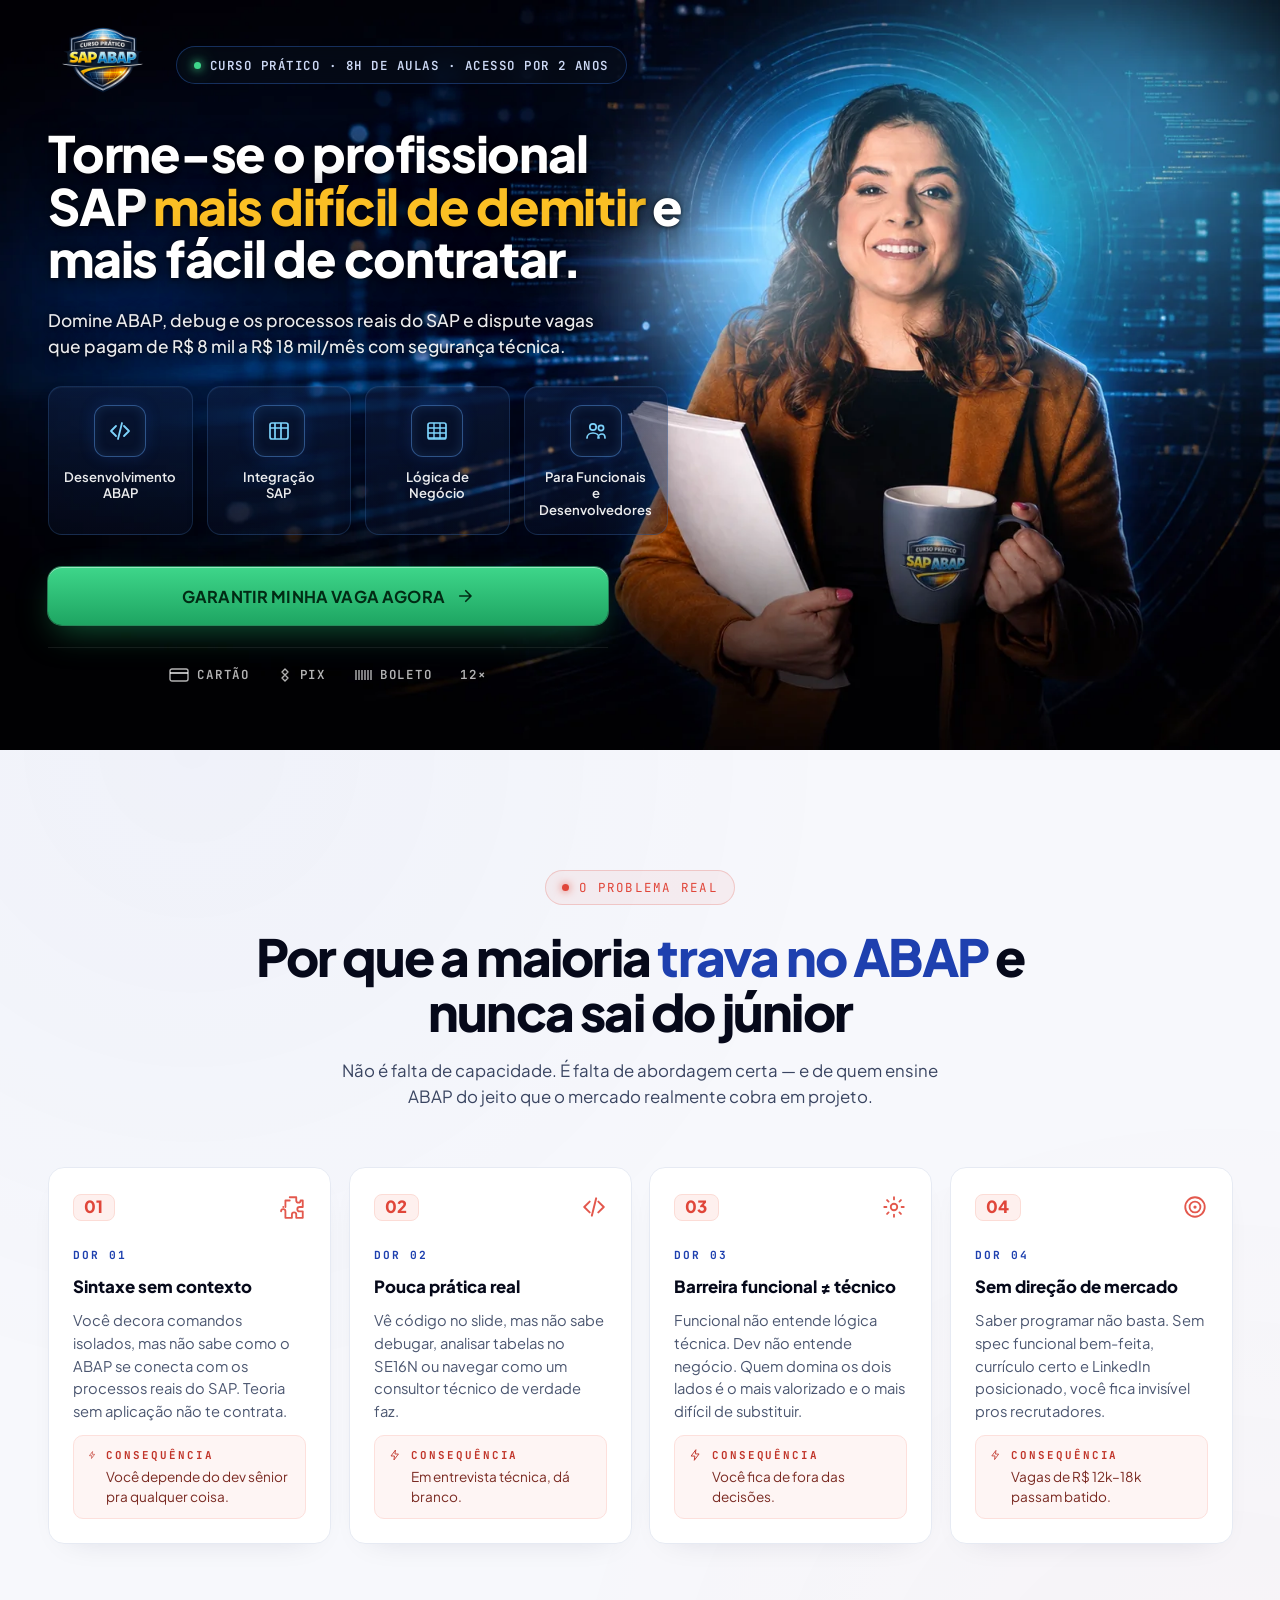
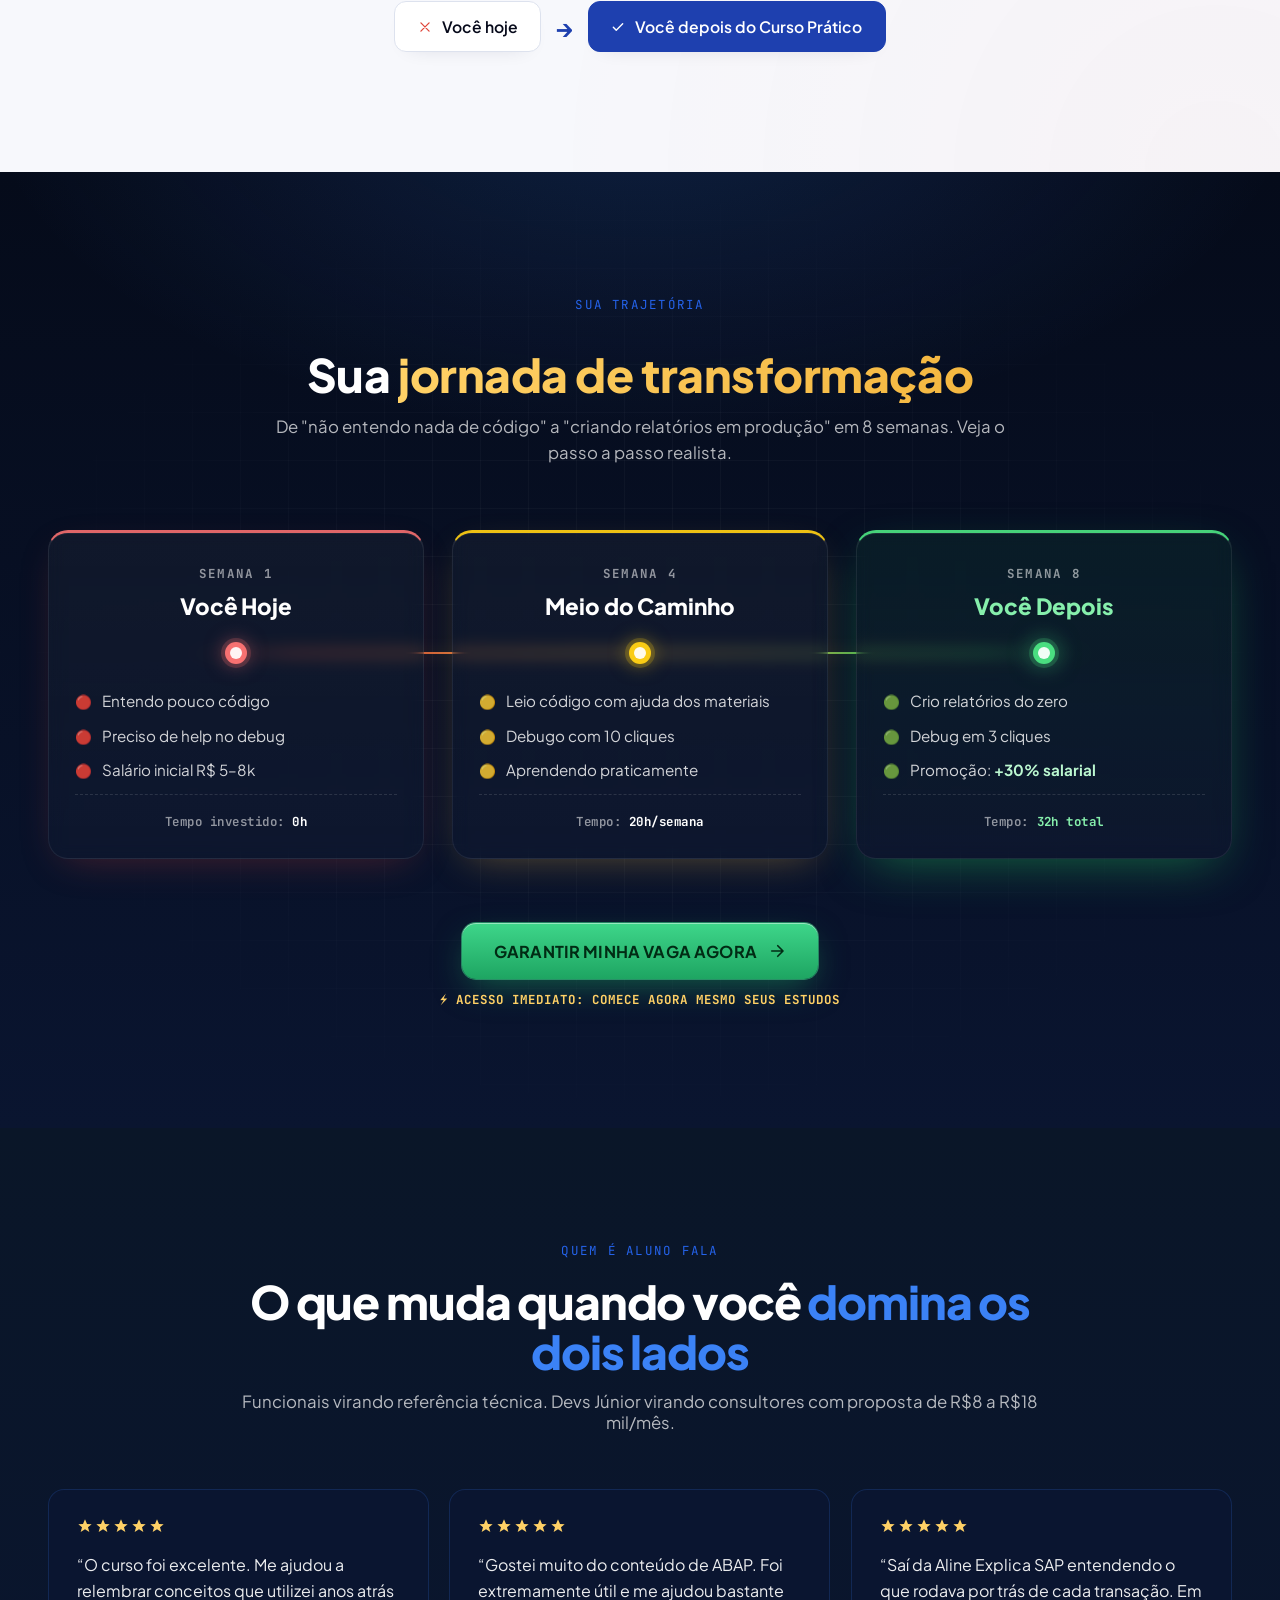
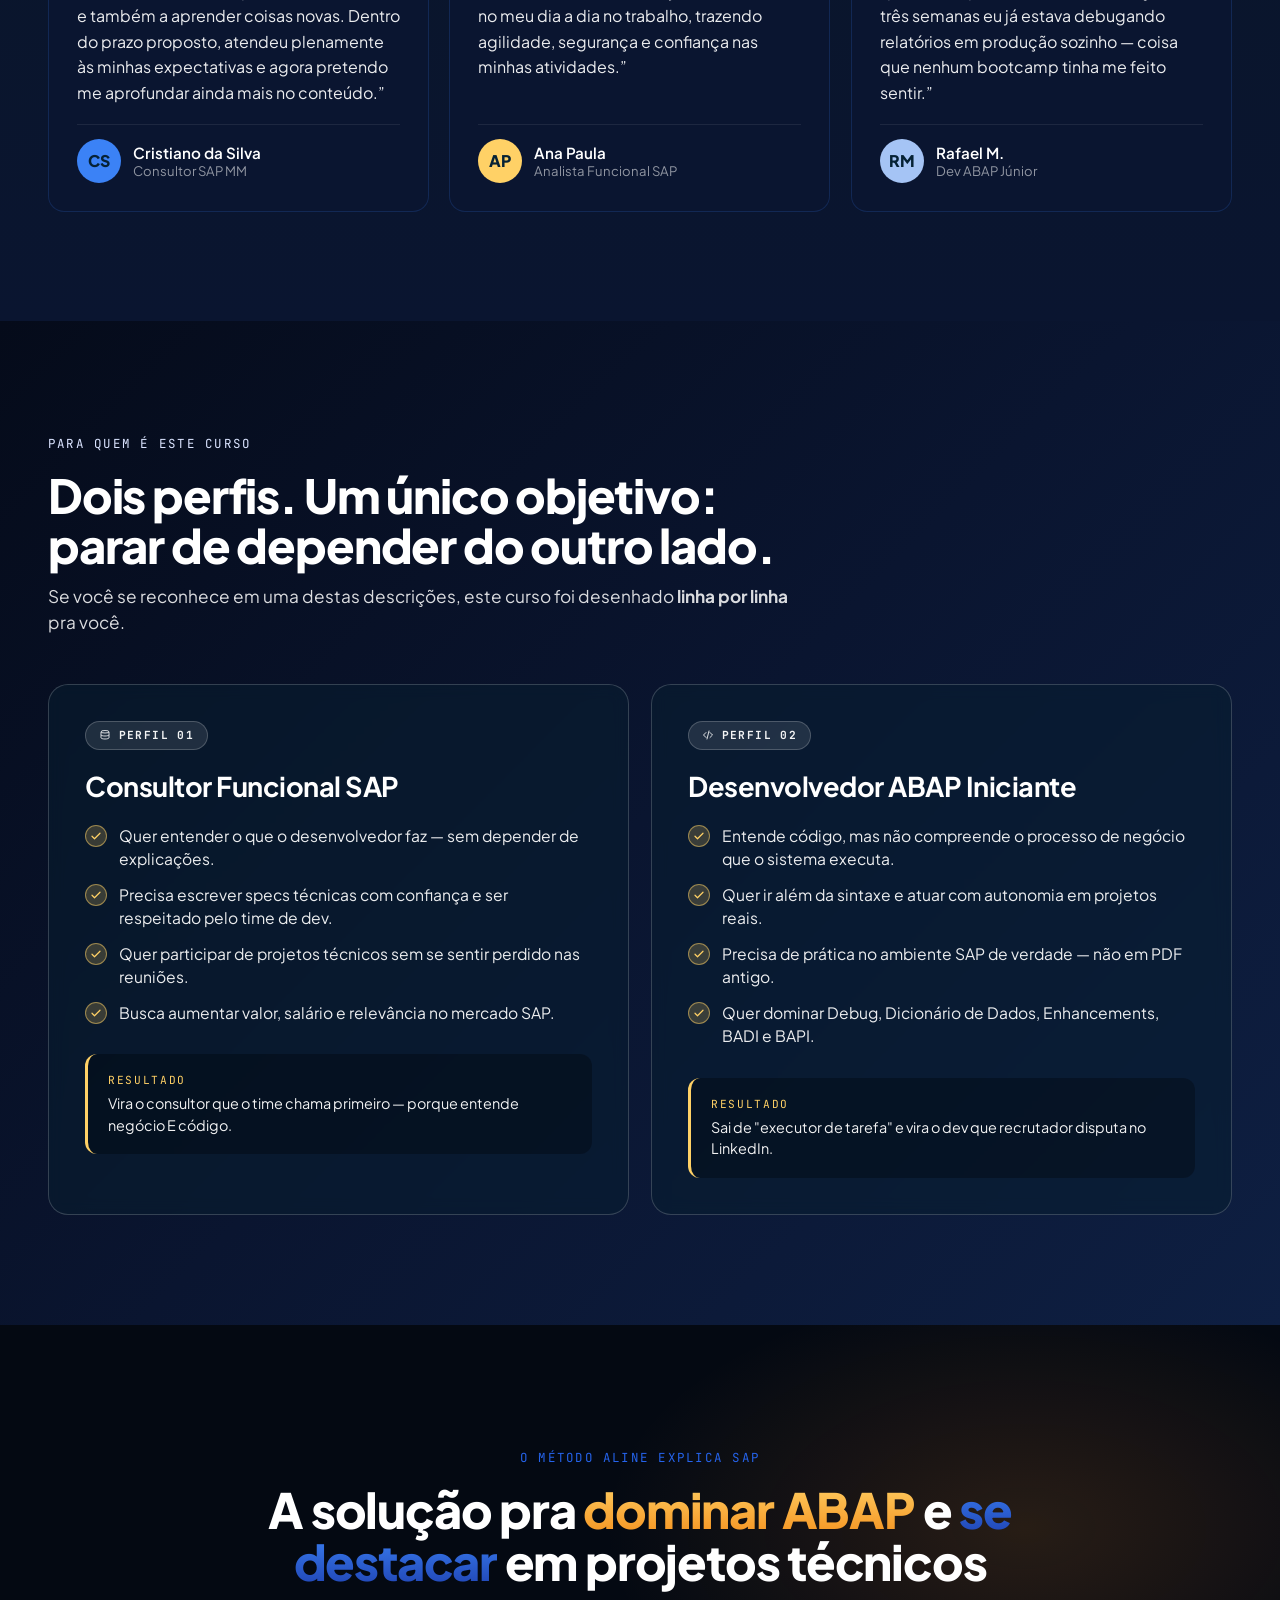
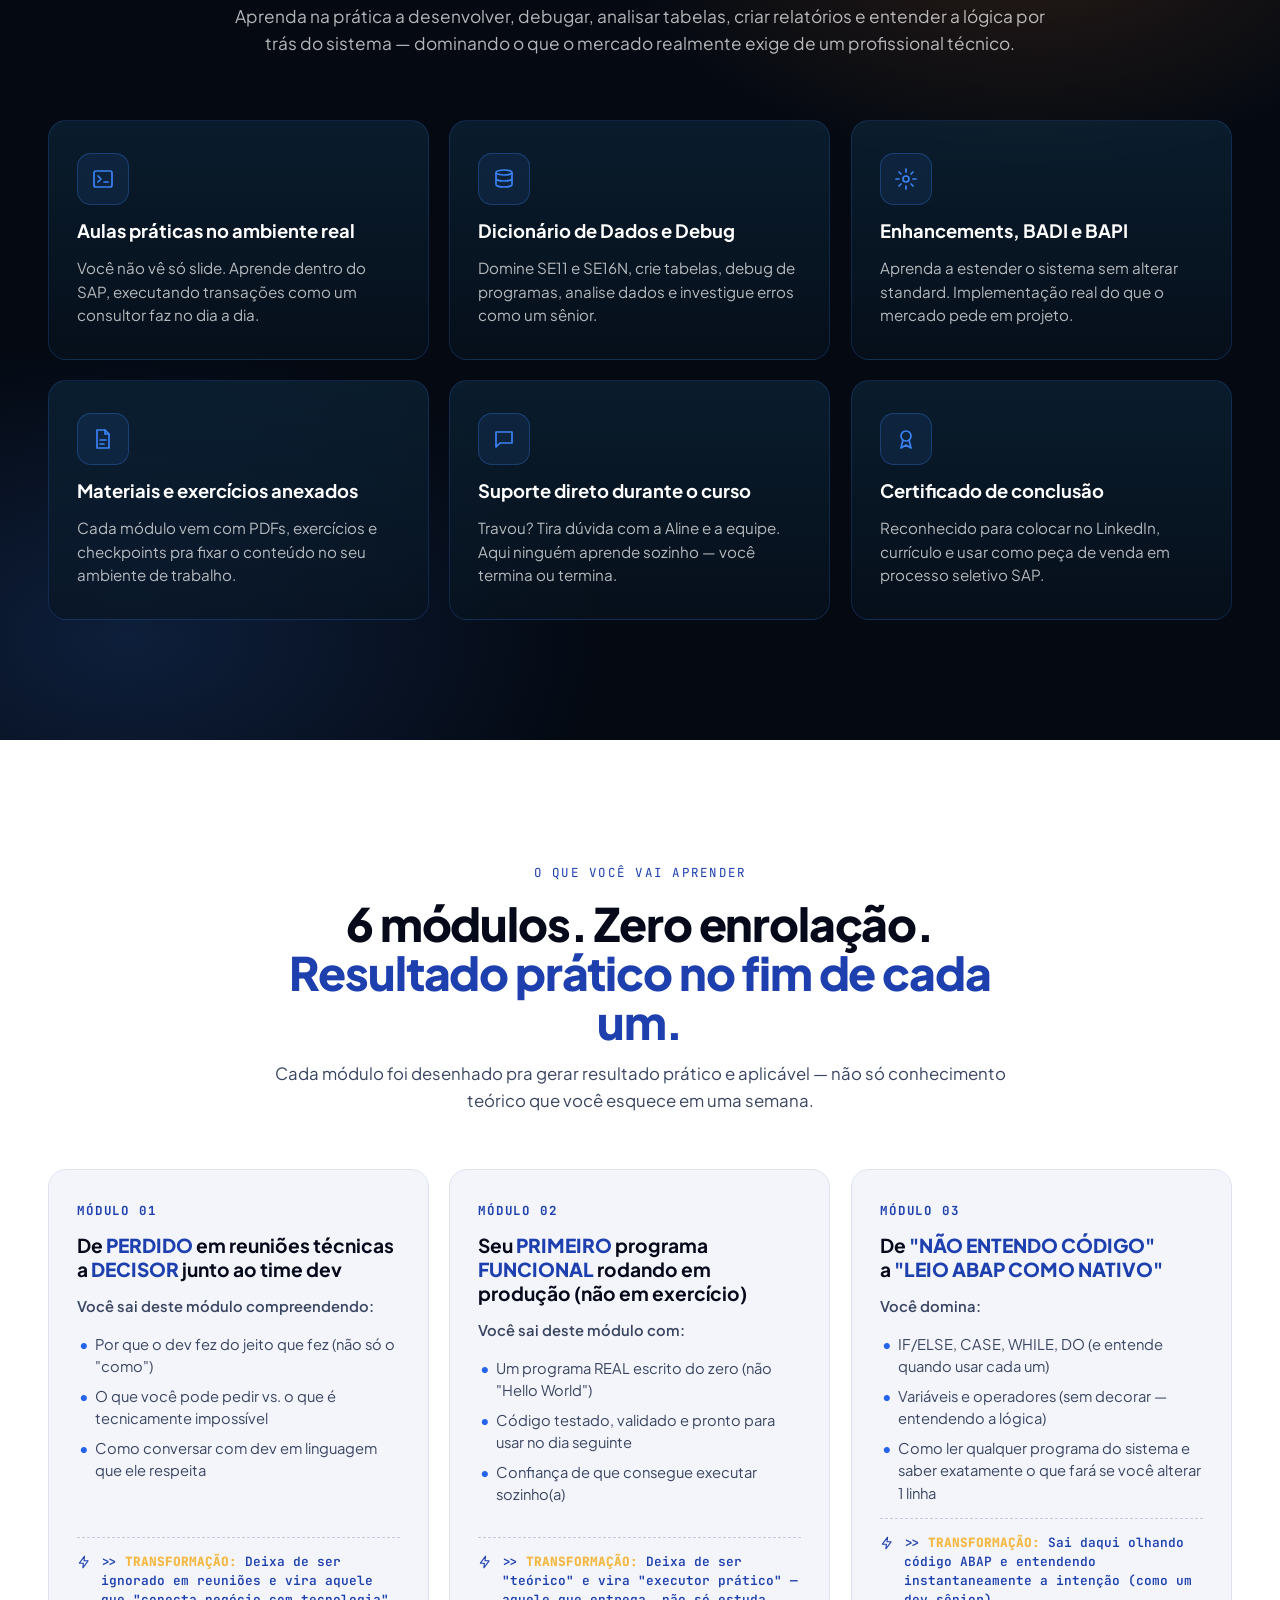
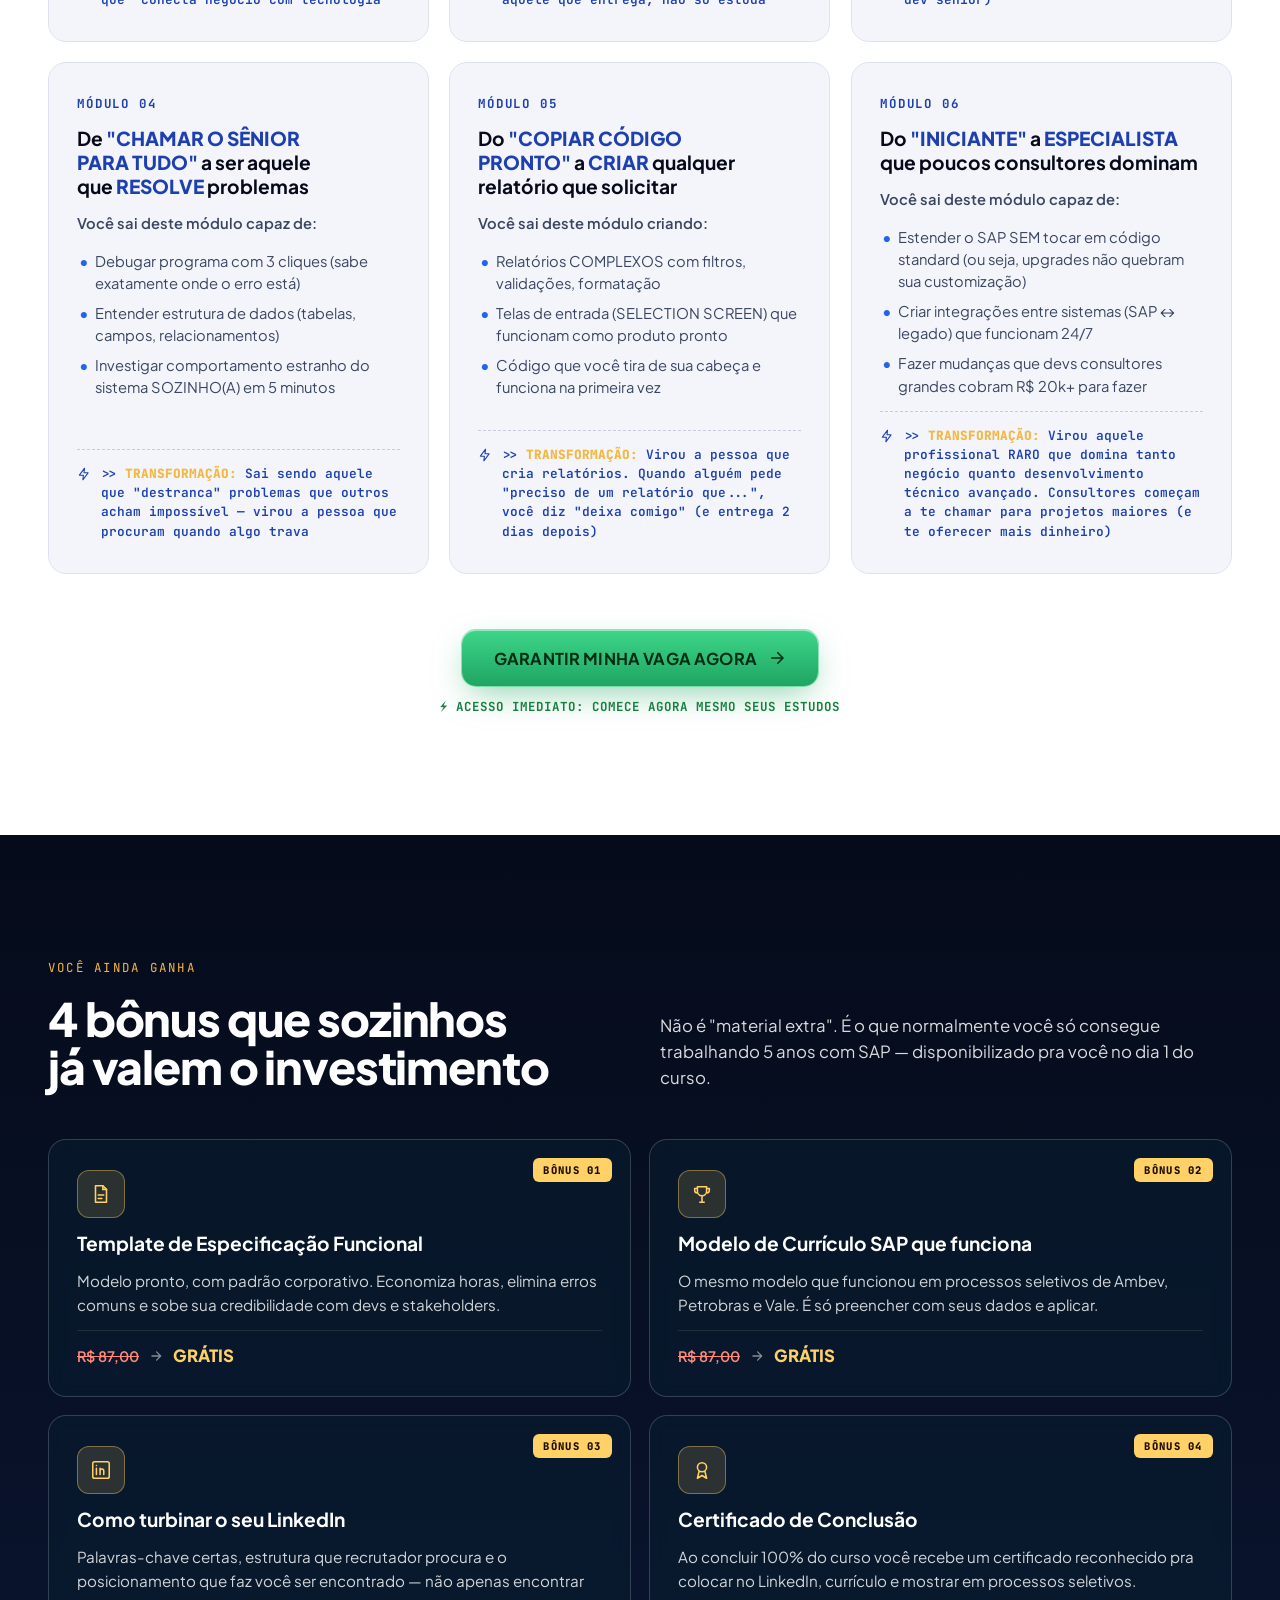
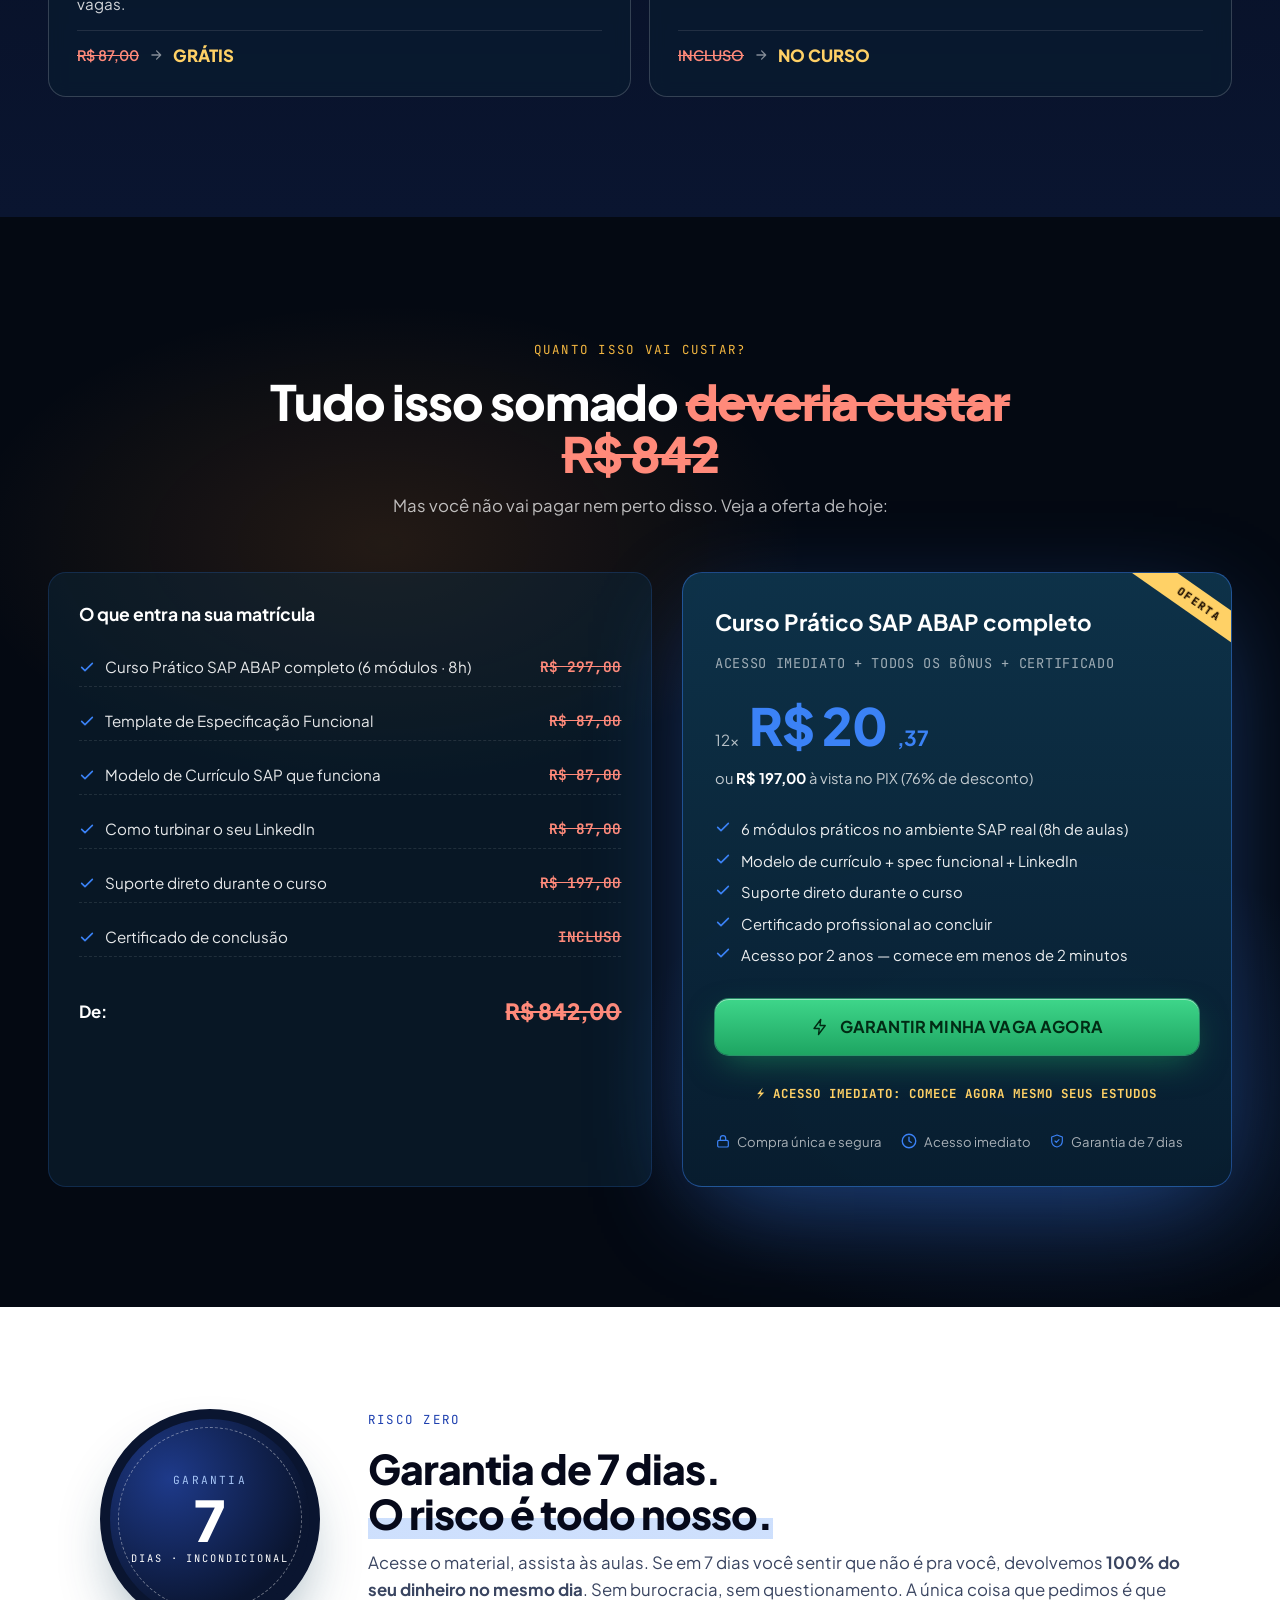
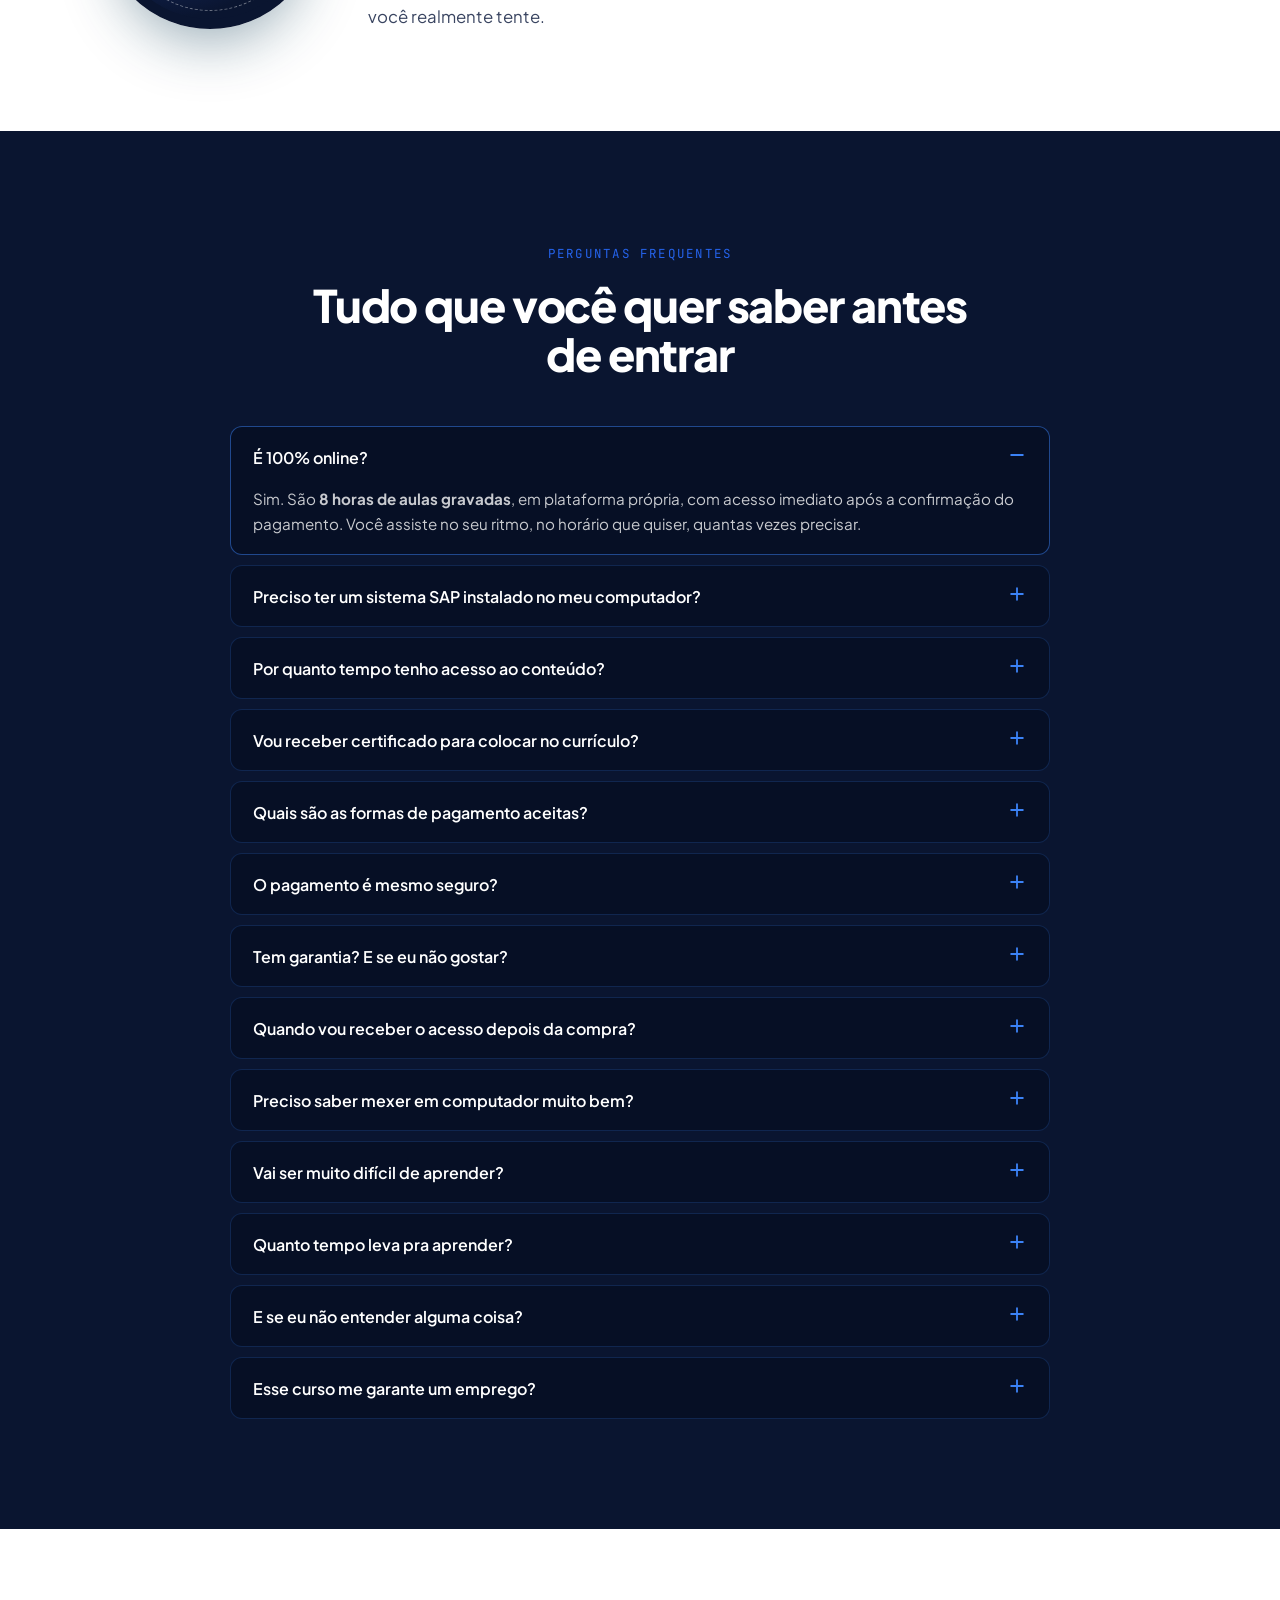
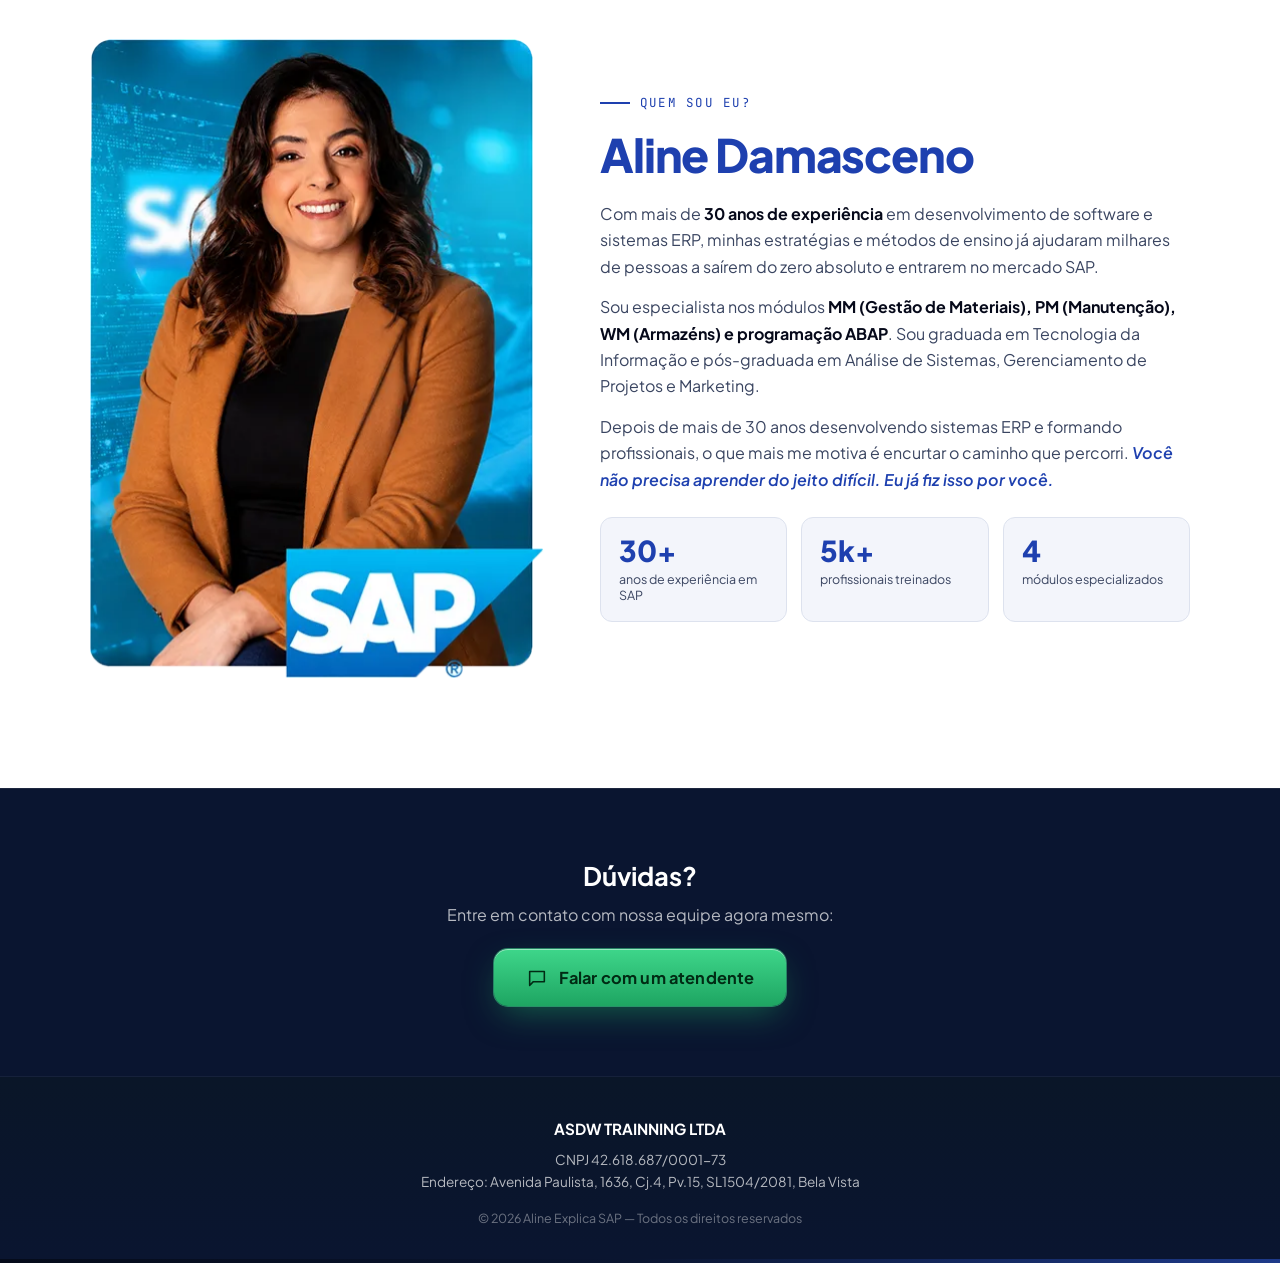
==== commit a558ee00: "Remove moldura e badge SAP da foto na seção 'Quem sou eu?'" ====
--- a/index.html
+++ b/index.html
@@ -1177,7 +1177,6 @@
       <div class="sobre__inner">
         <div class="sobre__photo-wrap" data-reveal="left">
           <img src="assets/aline-explica-sap.webp" class="sobre__photo" alt="Aline Damasceno" />
-          <div class="sobre__badge">SAP</div>
         </div>
         <div data-reveal="right">
           <div class="sobre__eyebrow"><span class="sobre__line"></span> Quem sou eu?</div>
--- a/styles.css
+++ b/styles.css
@@ -1982,32 +1982,13 @@
 }
 
 .sobre__photo-wrap {
-  position: relative;
-  border-radius: 20px;
-  overflow: hidden;
-  background: linear-gradient(180deg, #1e3a8a, #0a1530);
-  aspect-ratio: 4/5
+  position: relative
 }
 
 .sobre__photo {
   width: 100%;
-  height: 100%;
-  object-fit: cover
-}
-
-.sobre__badge {
-  position: absolute;
-  bottom: 20px;
-  left: 20px;
-  background: #1e40af;
-  color: #fff;
-  padding: 12px 18px;
-  border-radius: 10px;
-  font-family: 'Plus Jakarta Sans', sans-serif;
-  font-weight: 800;
-  font-size: 1.5rem;
-  letter-spacing: .05em;
-  box-shadow: 0 10px 30px rgba(0, 0, 0, .25)
+  height: auto;
+  display: block
 }
 
 .sobre__eyebrow {
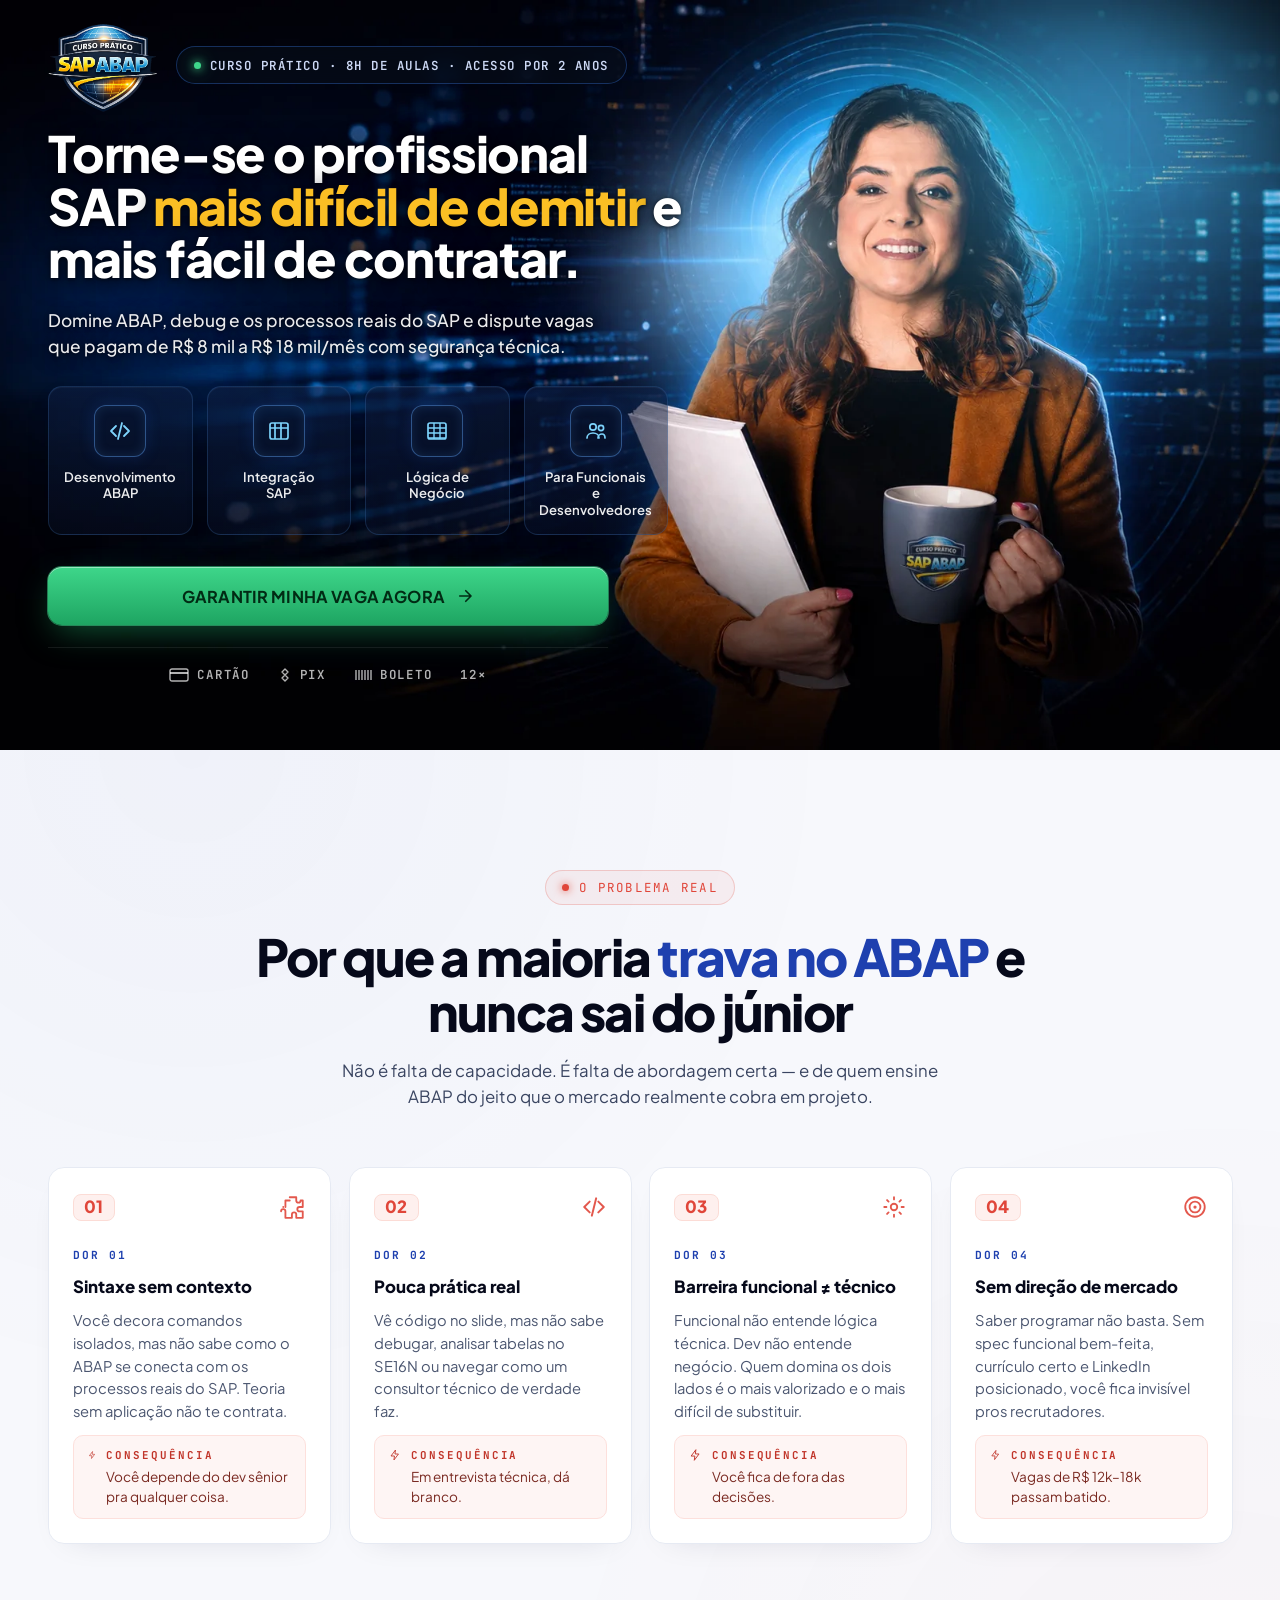
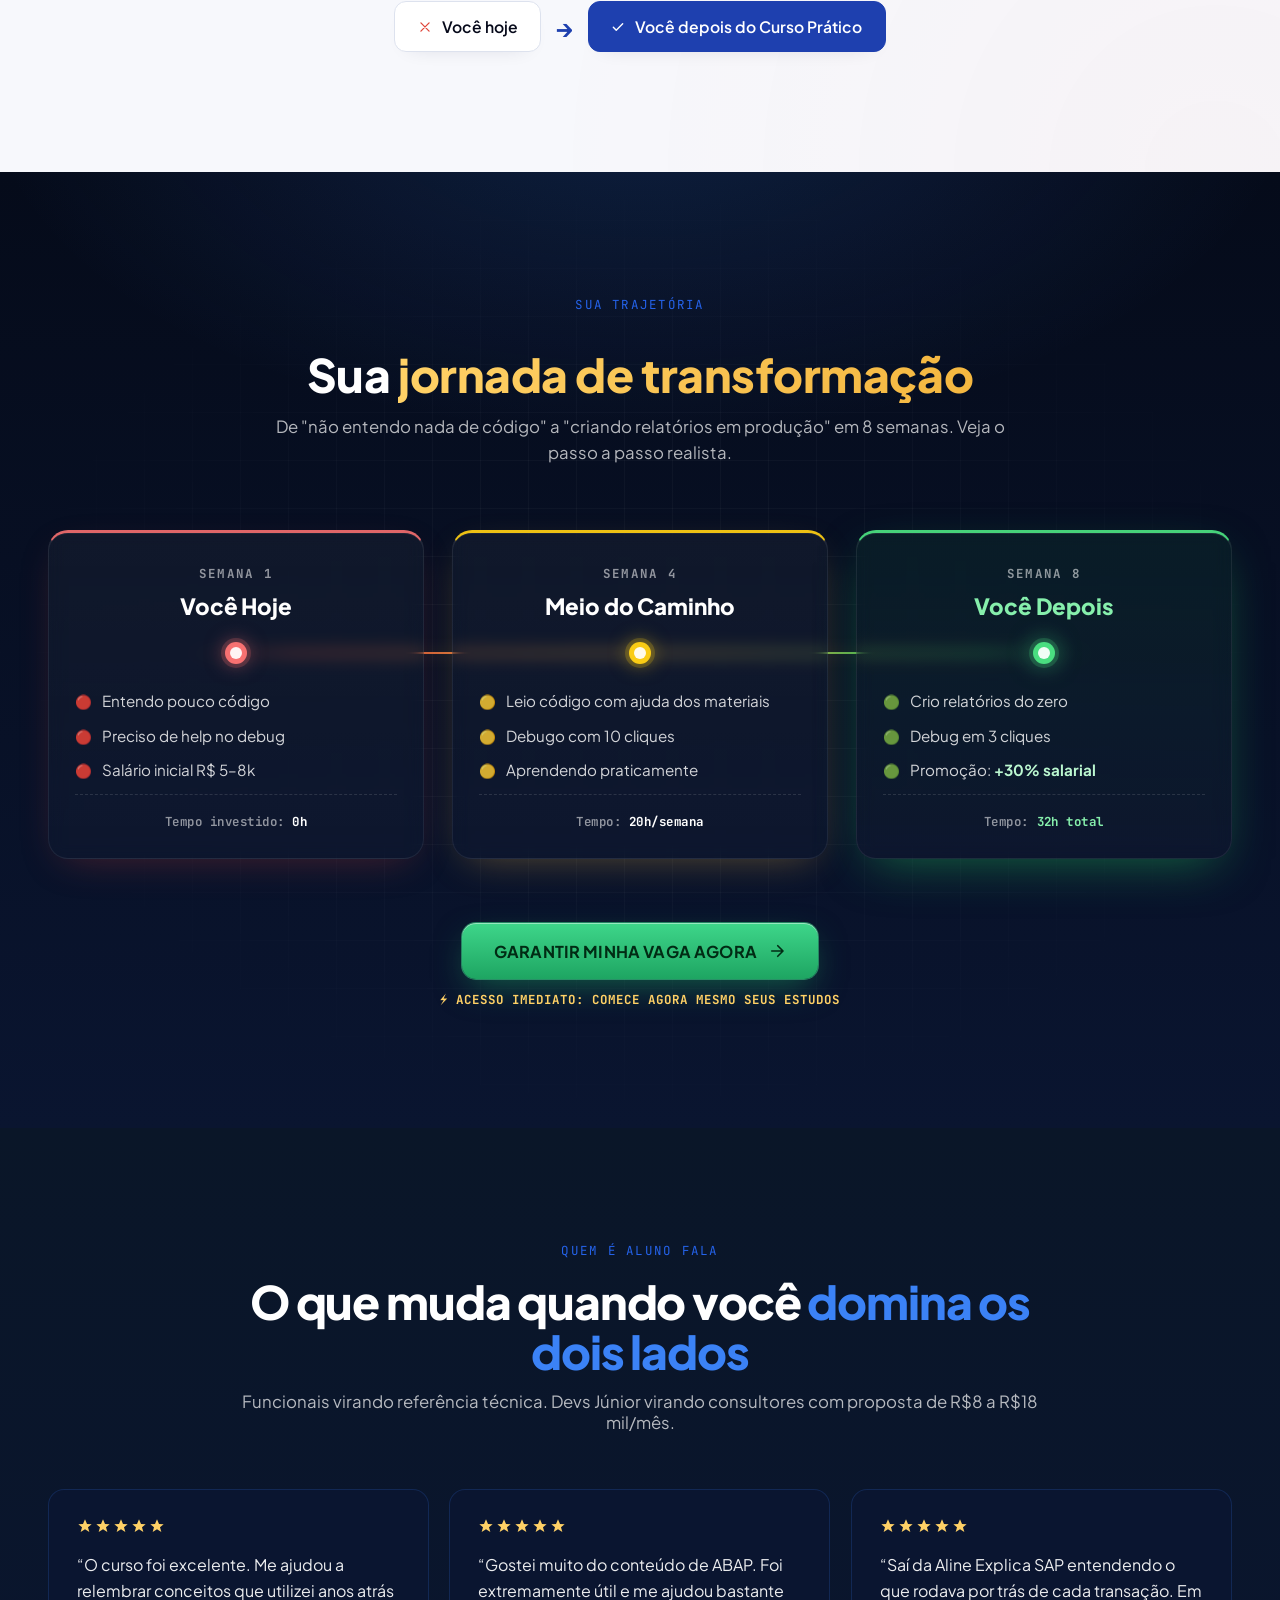
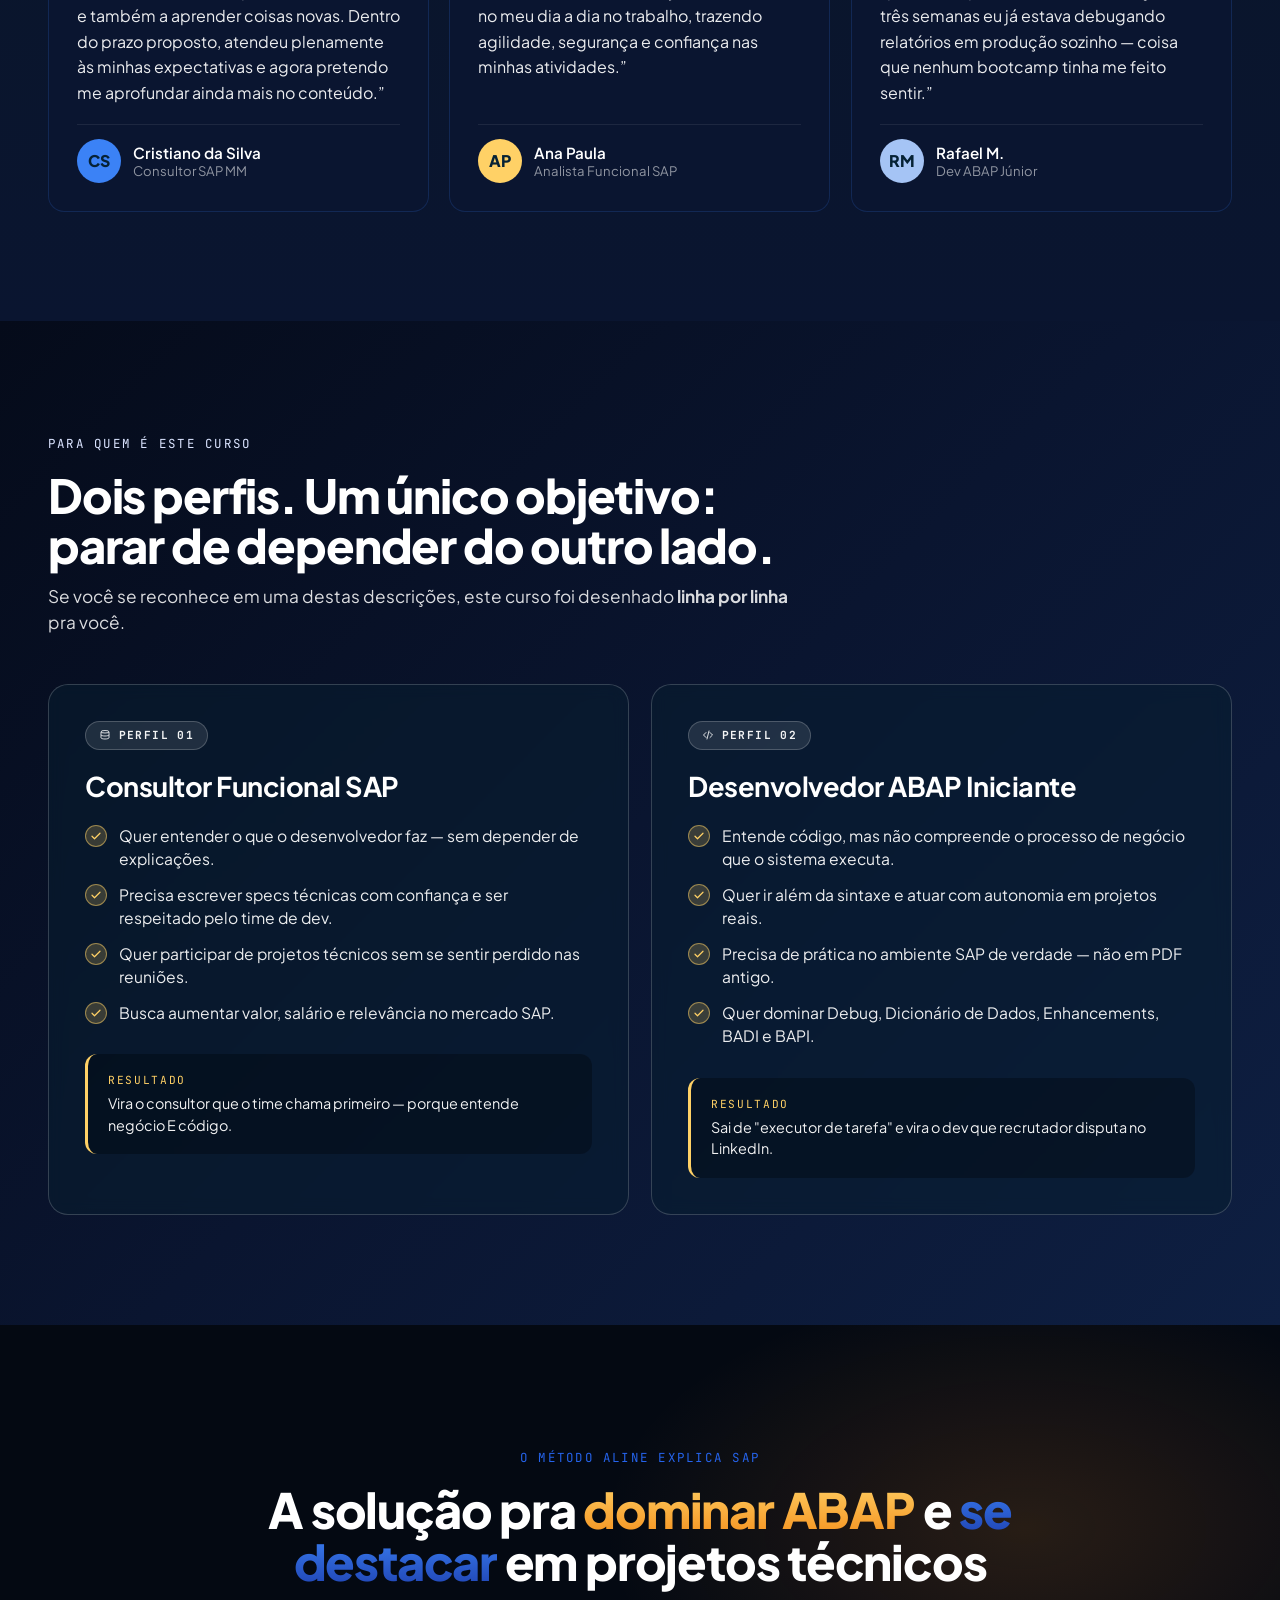
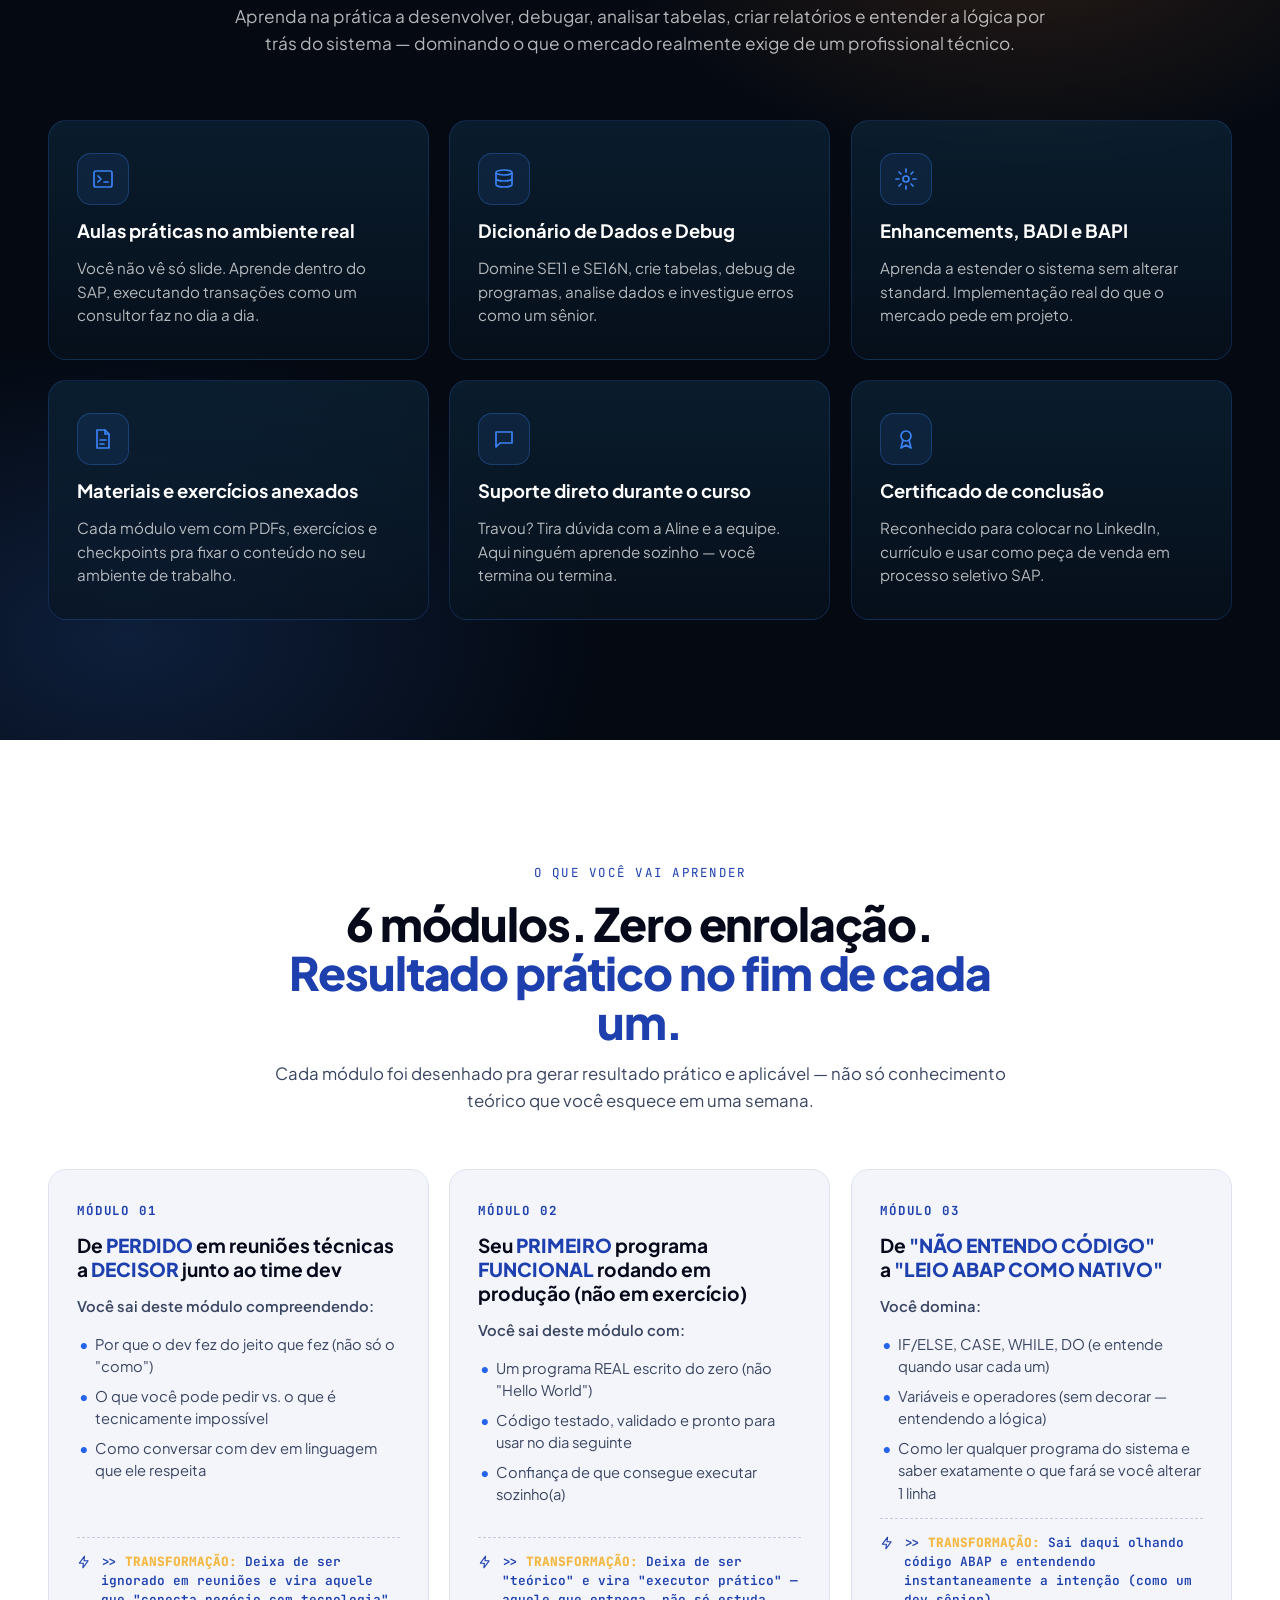
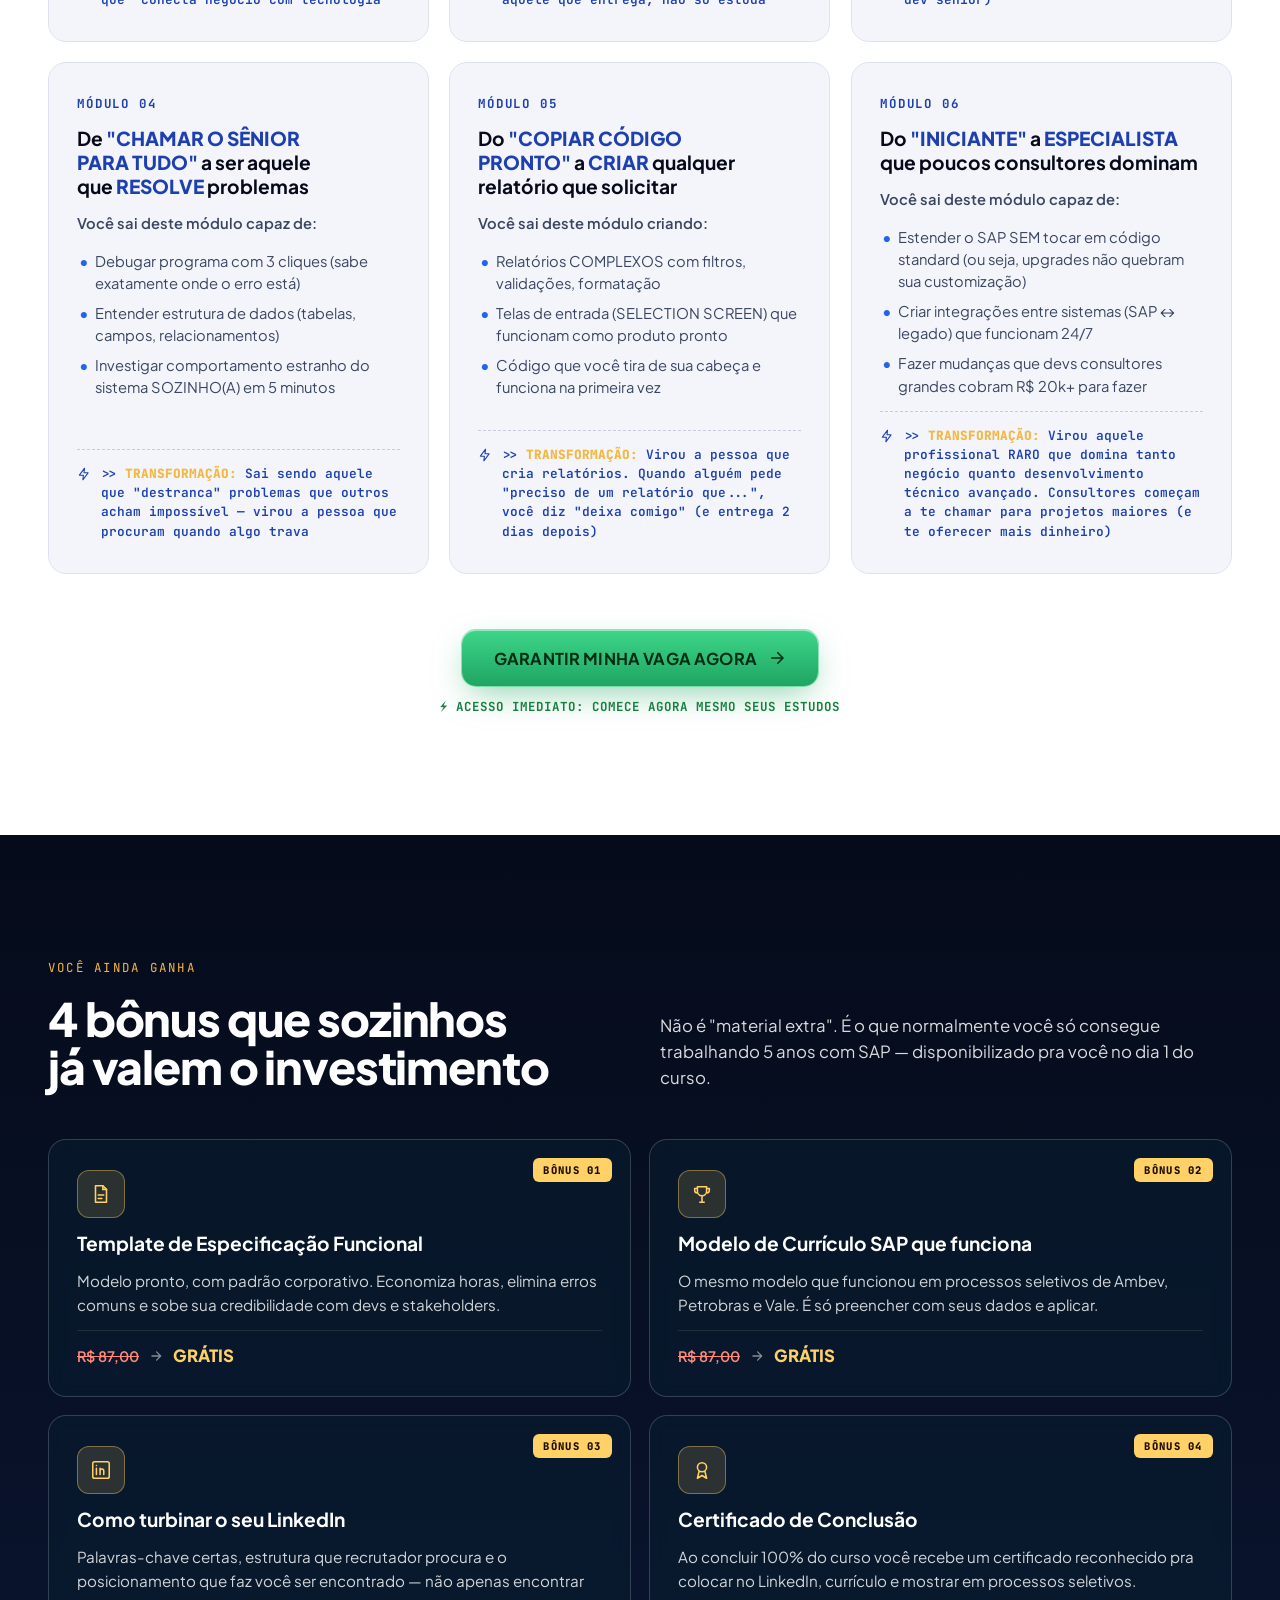
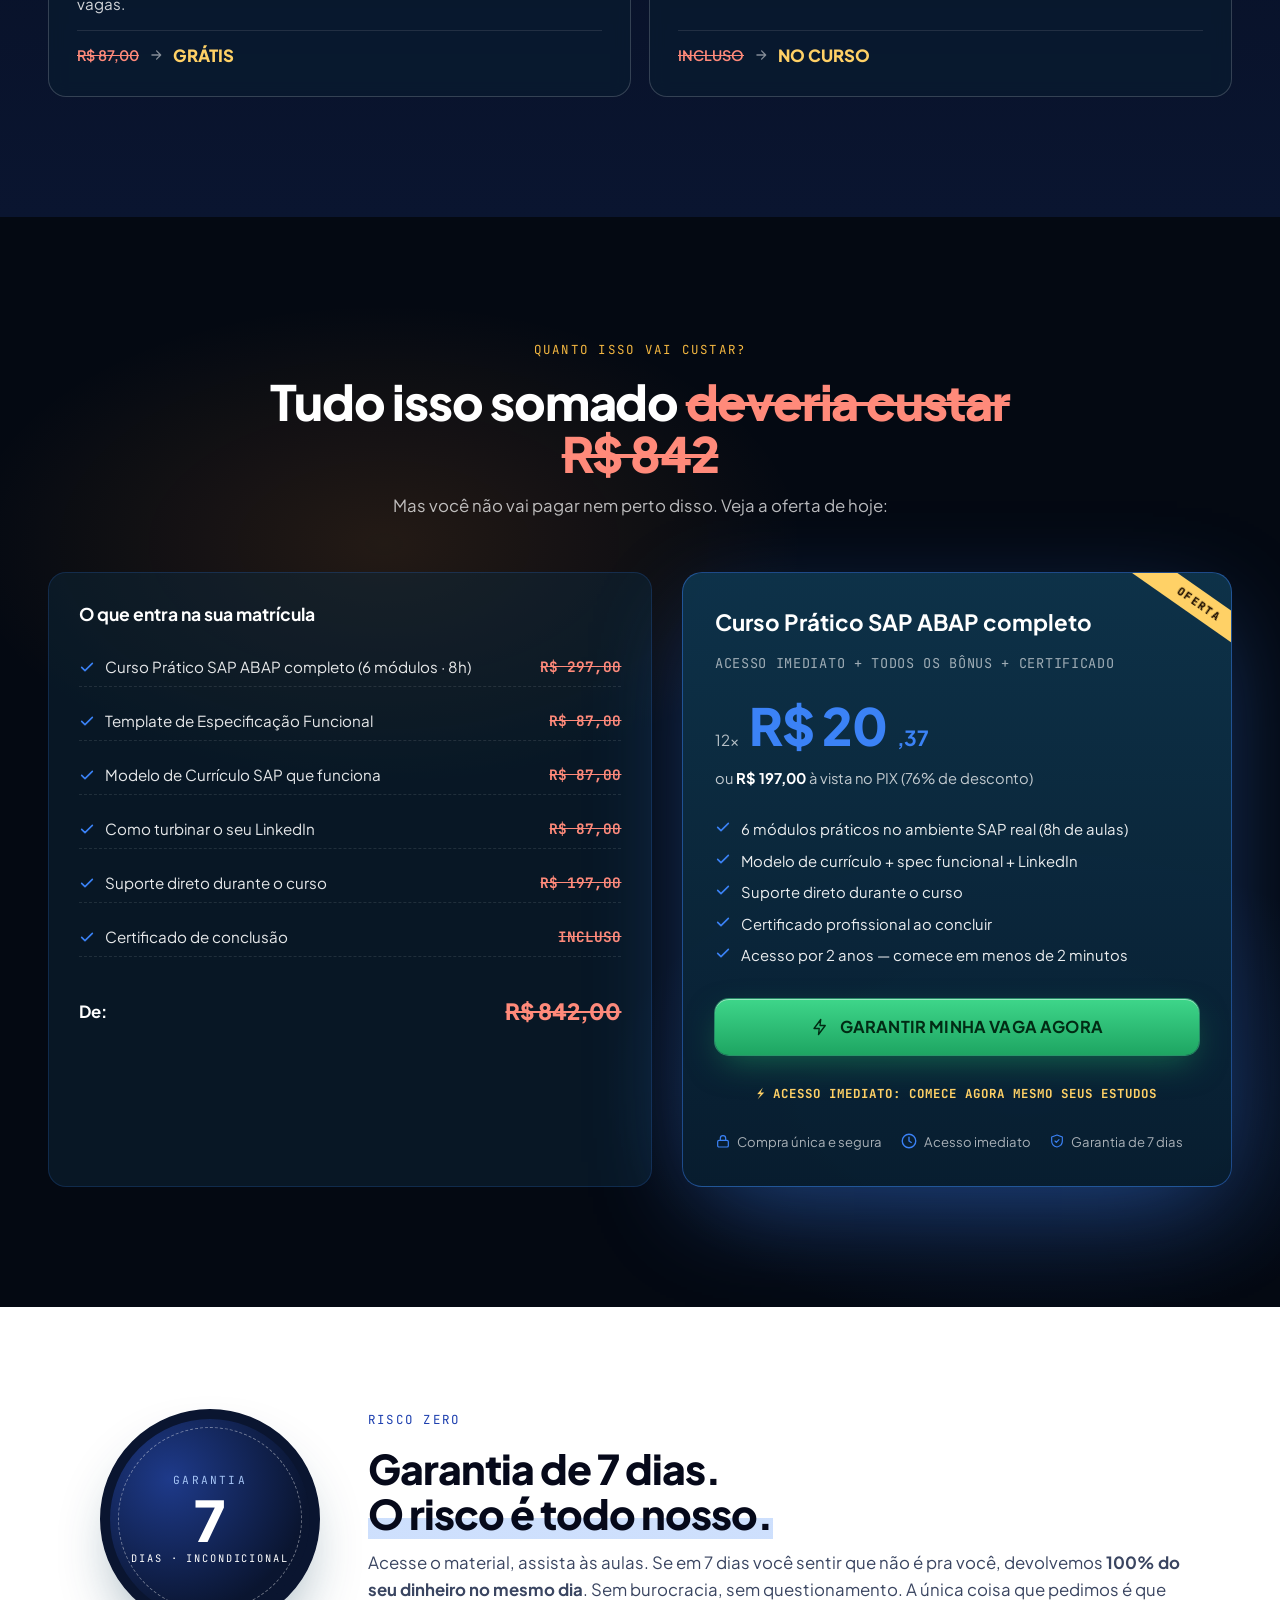
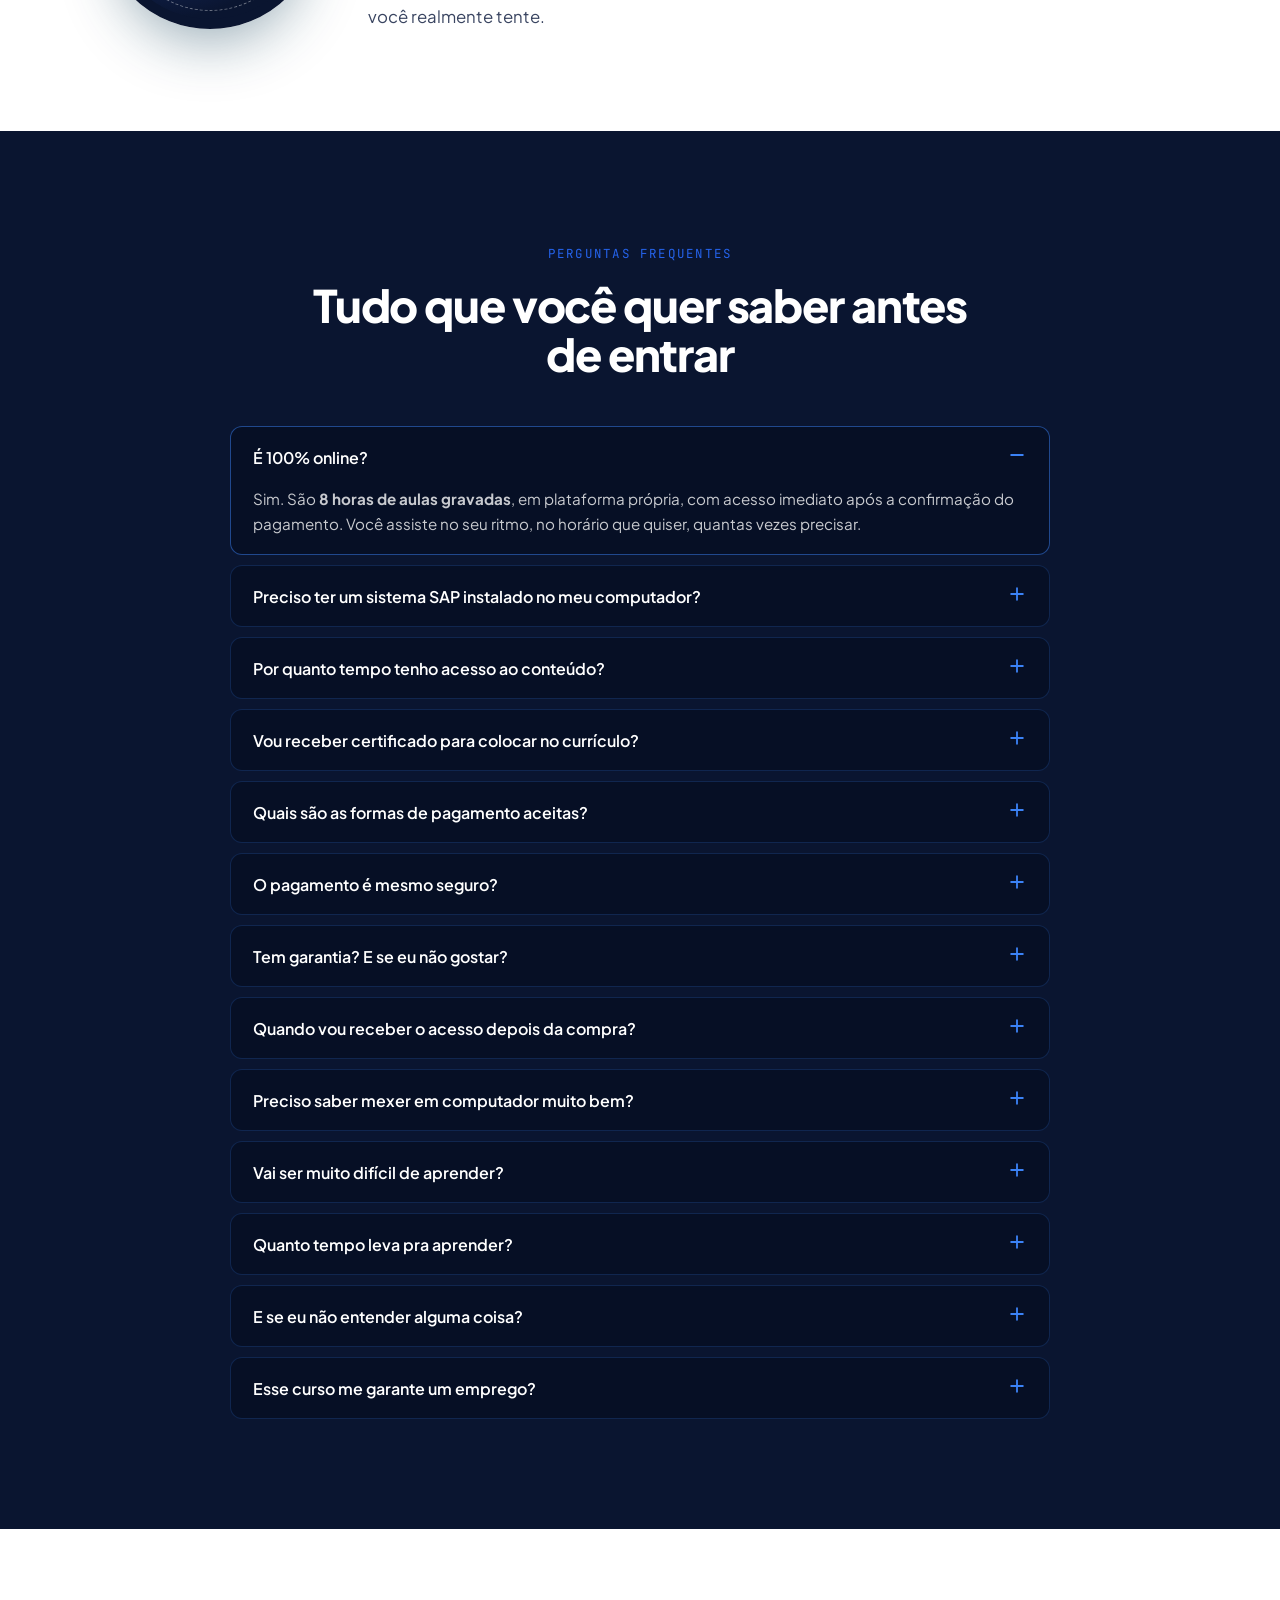
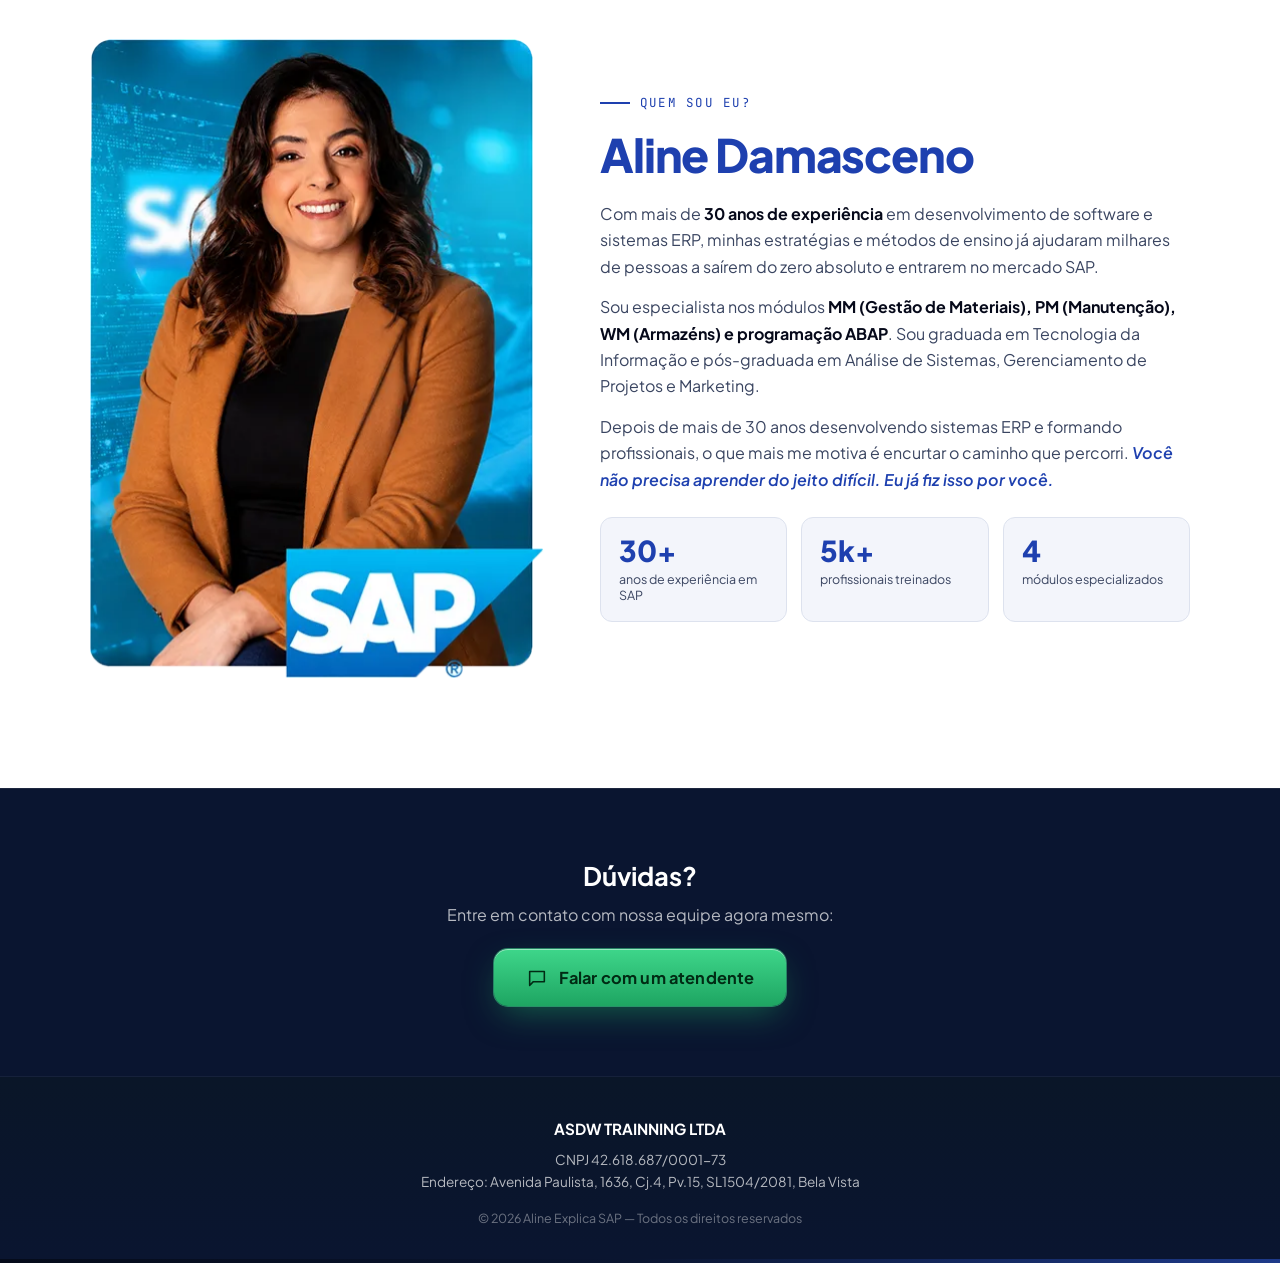
==== commit 5660fa43: "Usa logo em WebP na hero" ====
--- a/index.html
+++ b/index.html
@@ -45,7 +45,7 @@
     <div class="container">
       <div class="hero__topbar">
         <div class="hero__brand">
-          <img src="assets/logo-sap-abap.png" alt="Curso Prático SAP ABAP" />
+          <img src="assets/logo-sap-abap.webp" alt="Curso Prático SAP ABAP" />
         </div>
         <div class="hero__badge">
           <span class="hero__badge-dot"></span>
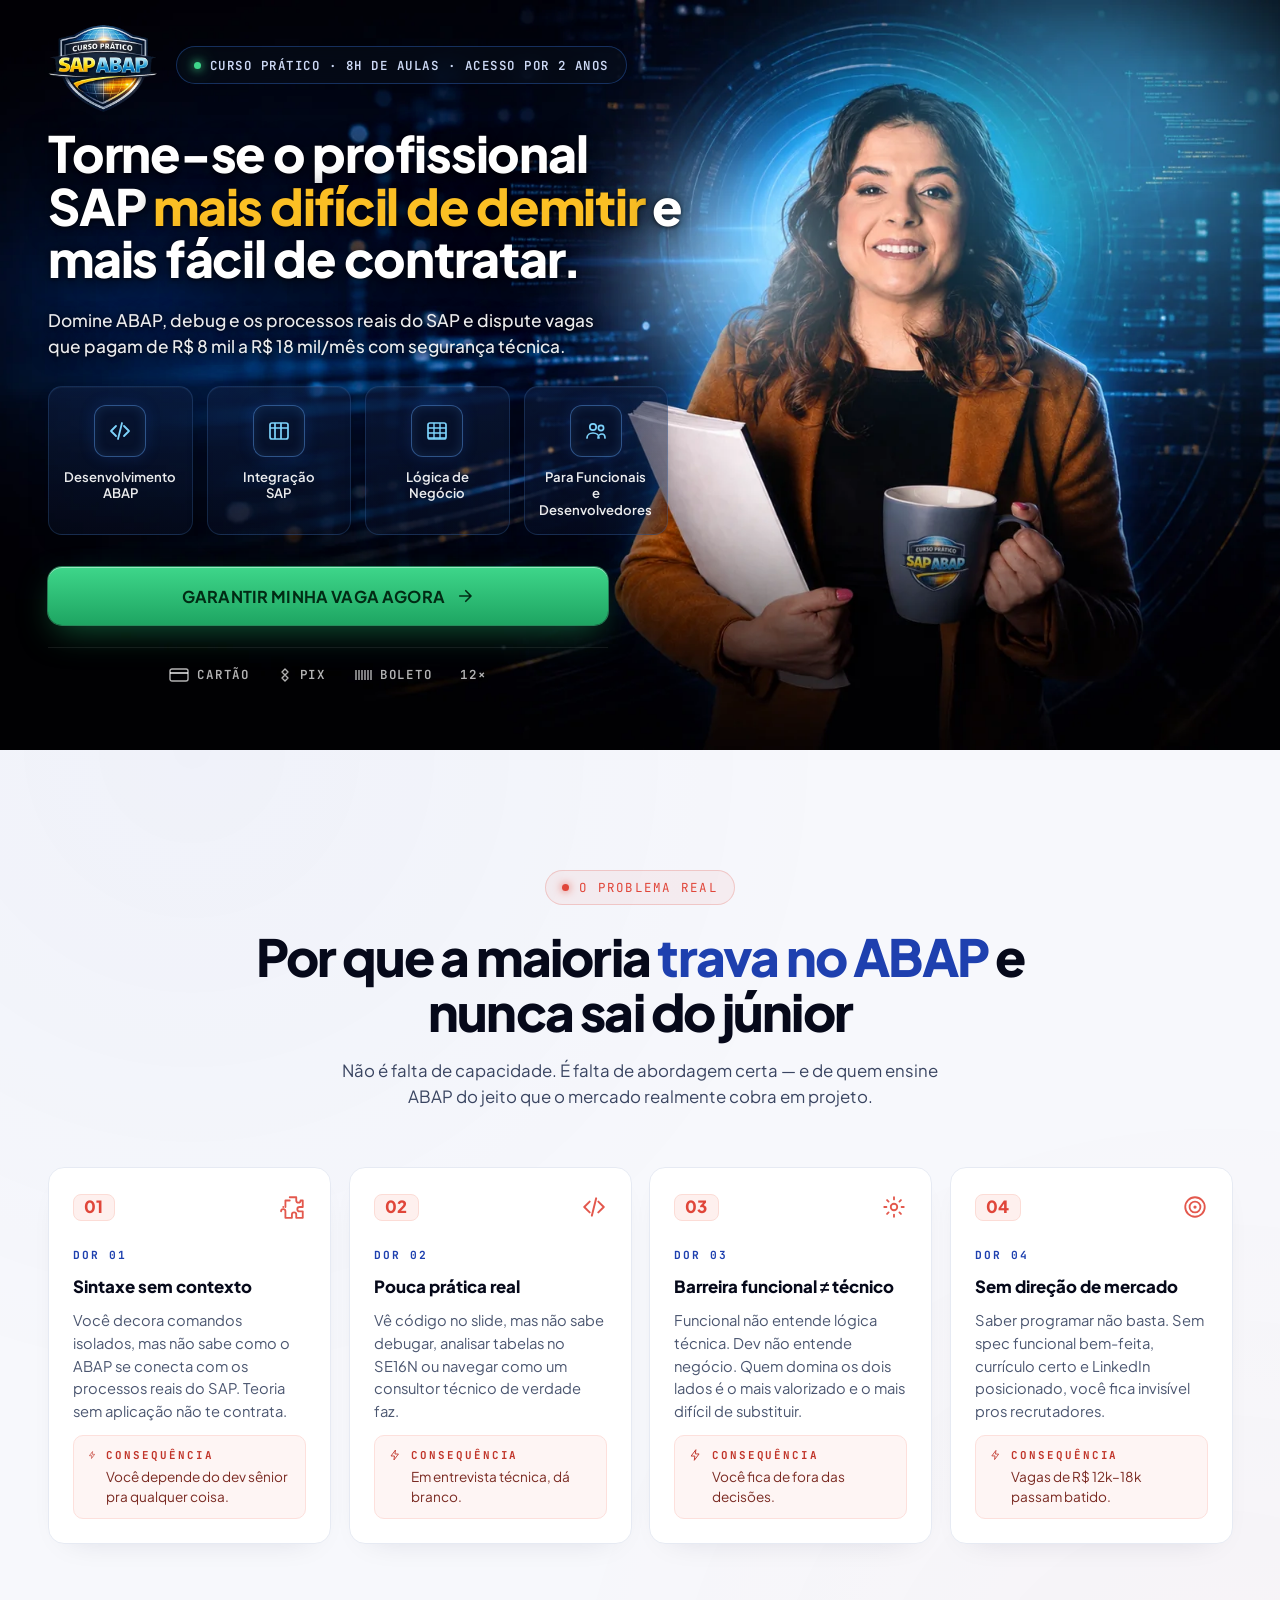
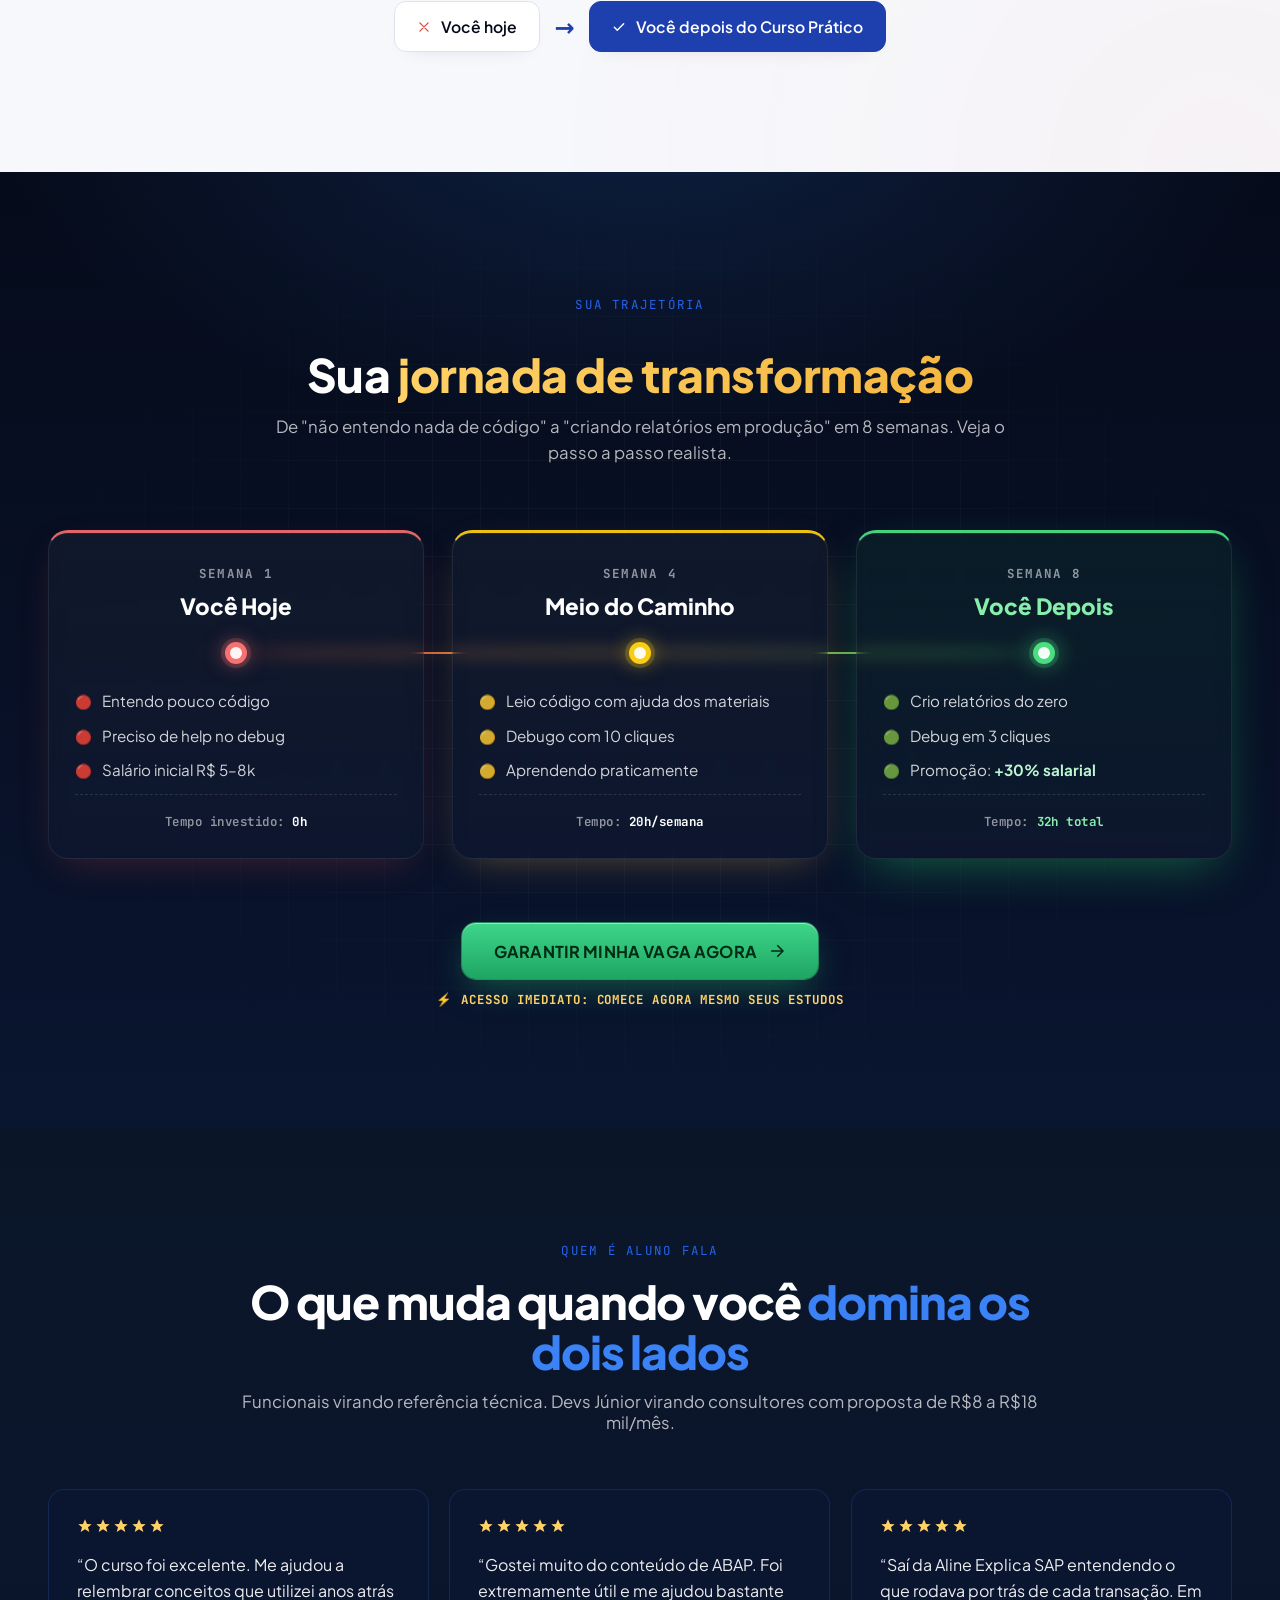
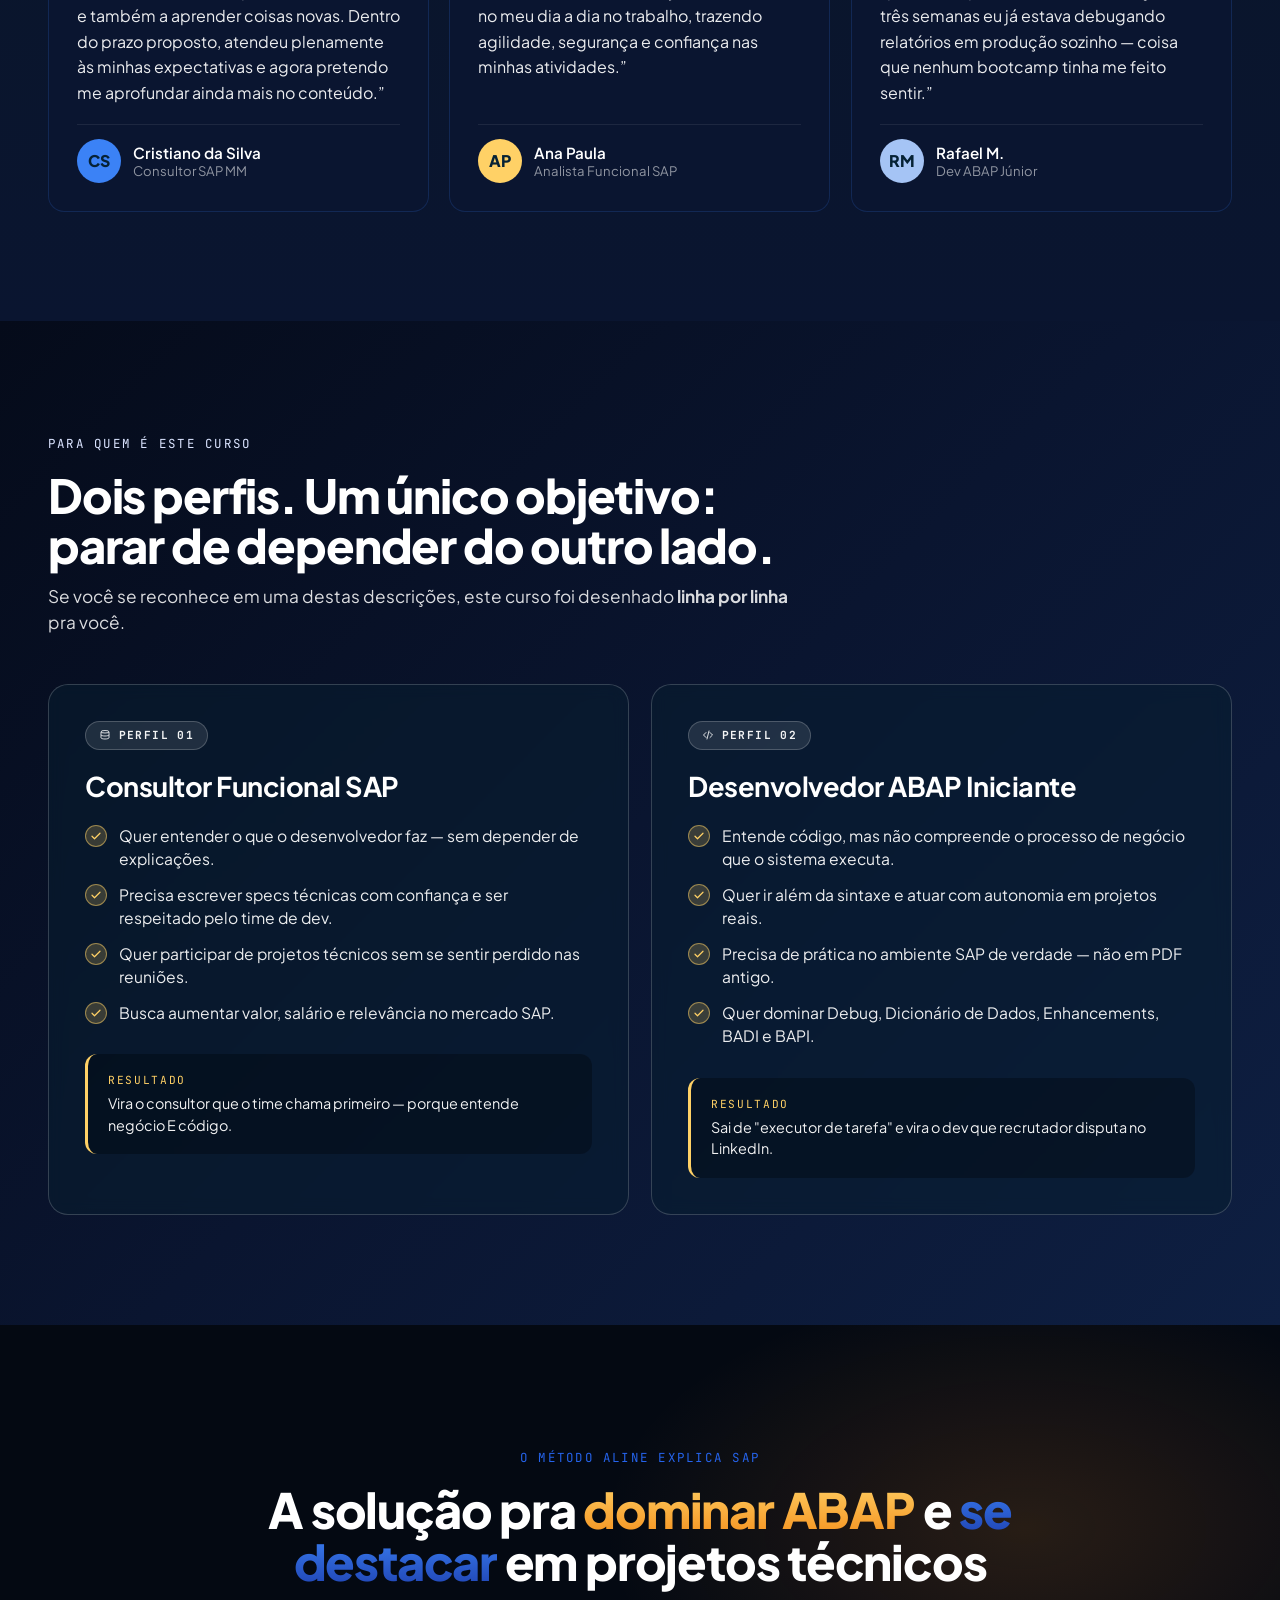
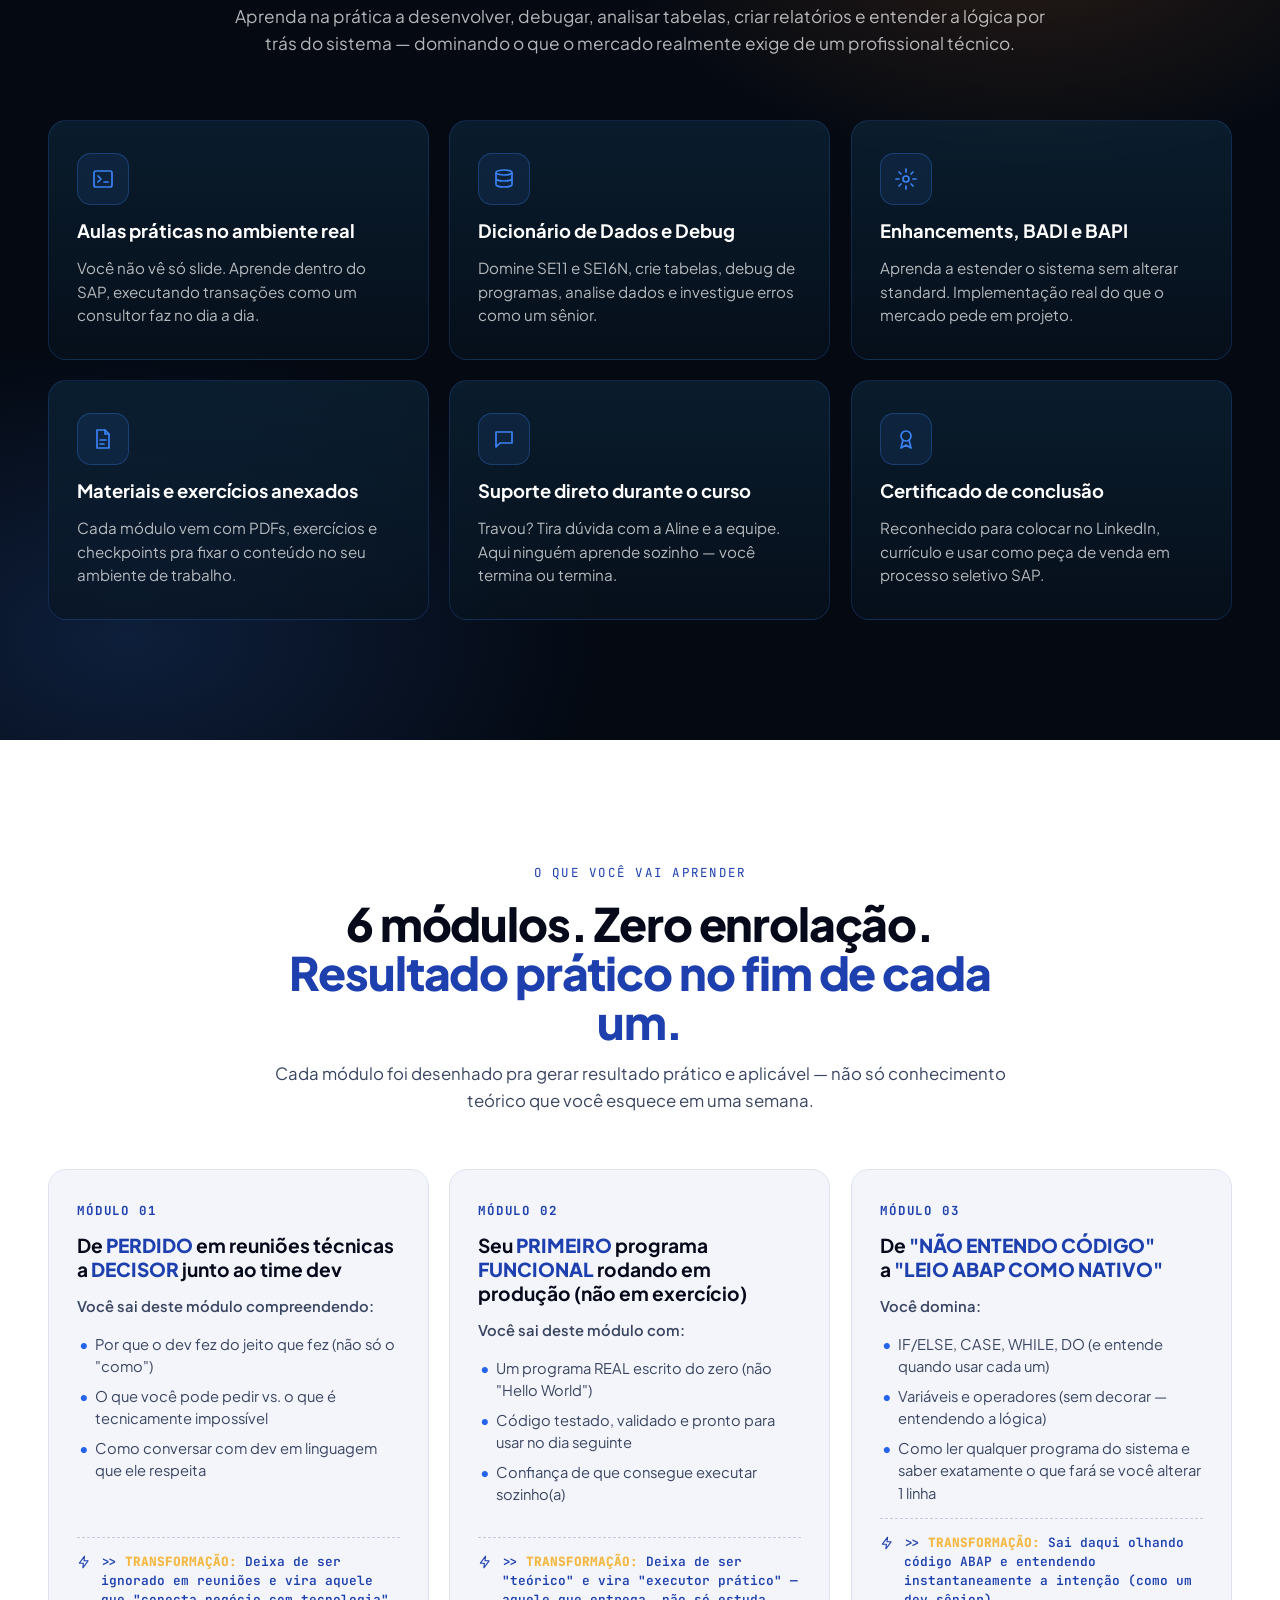
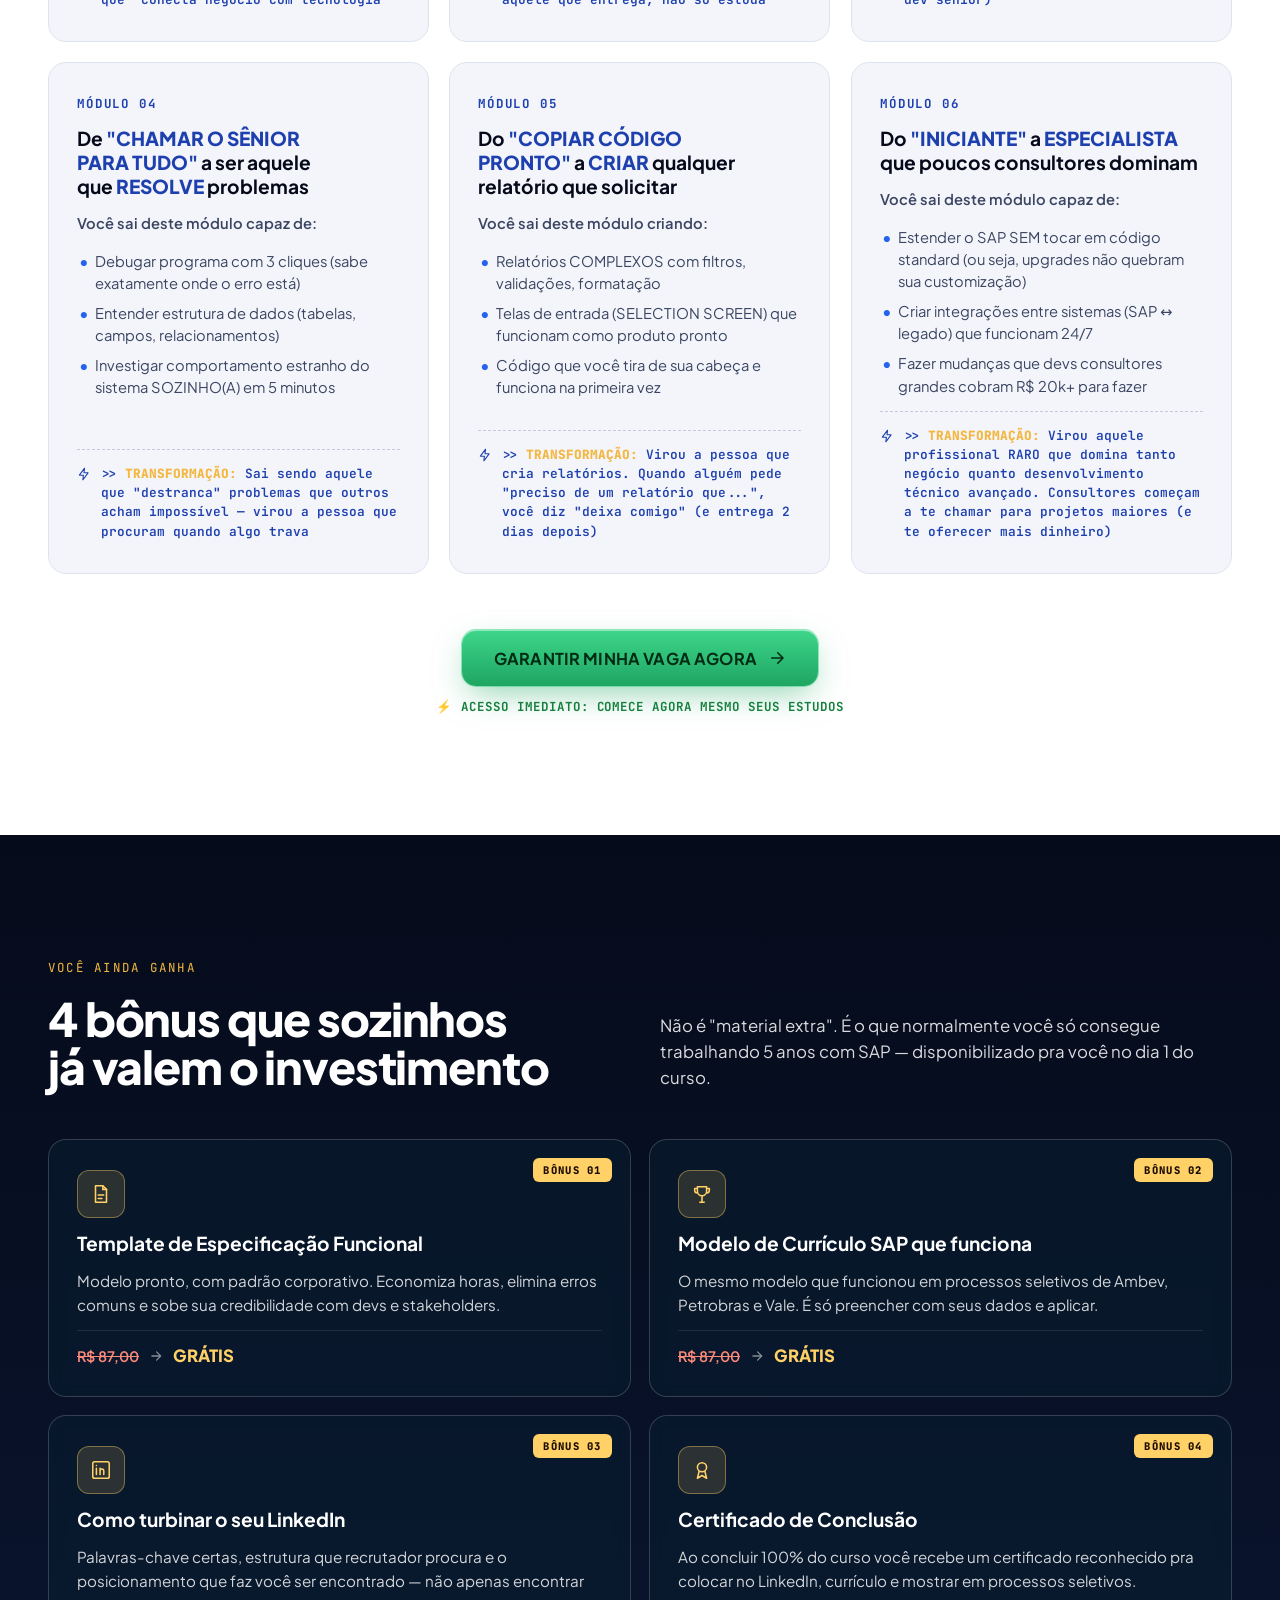
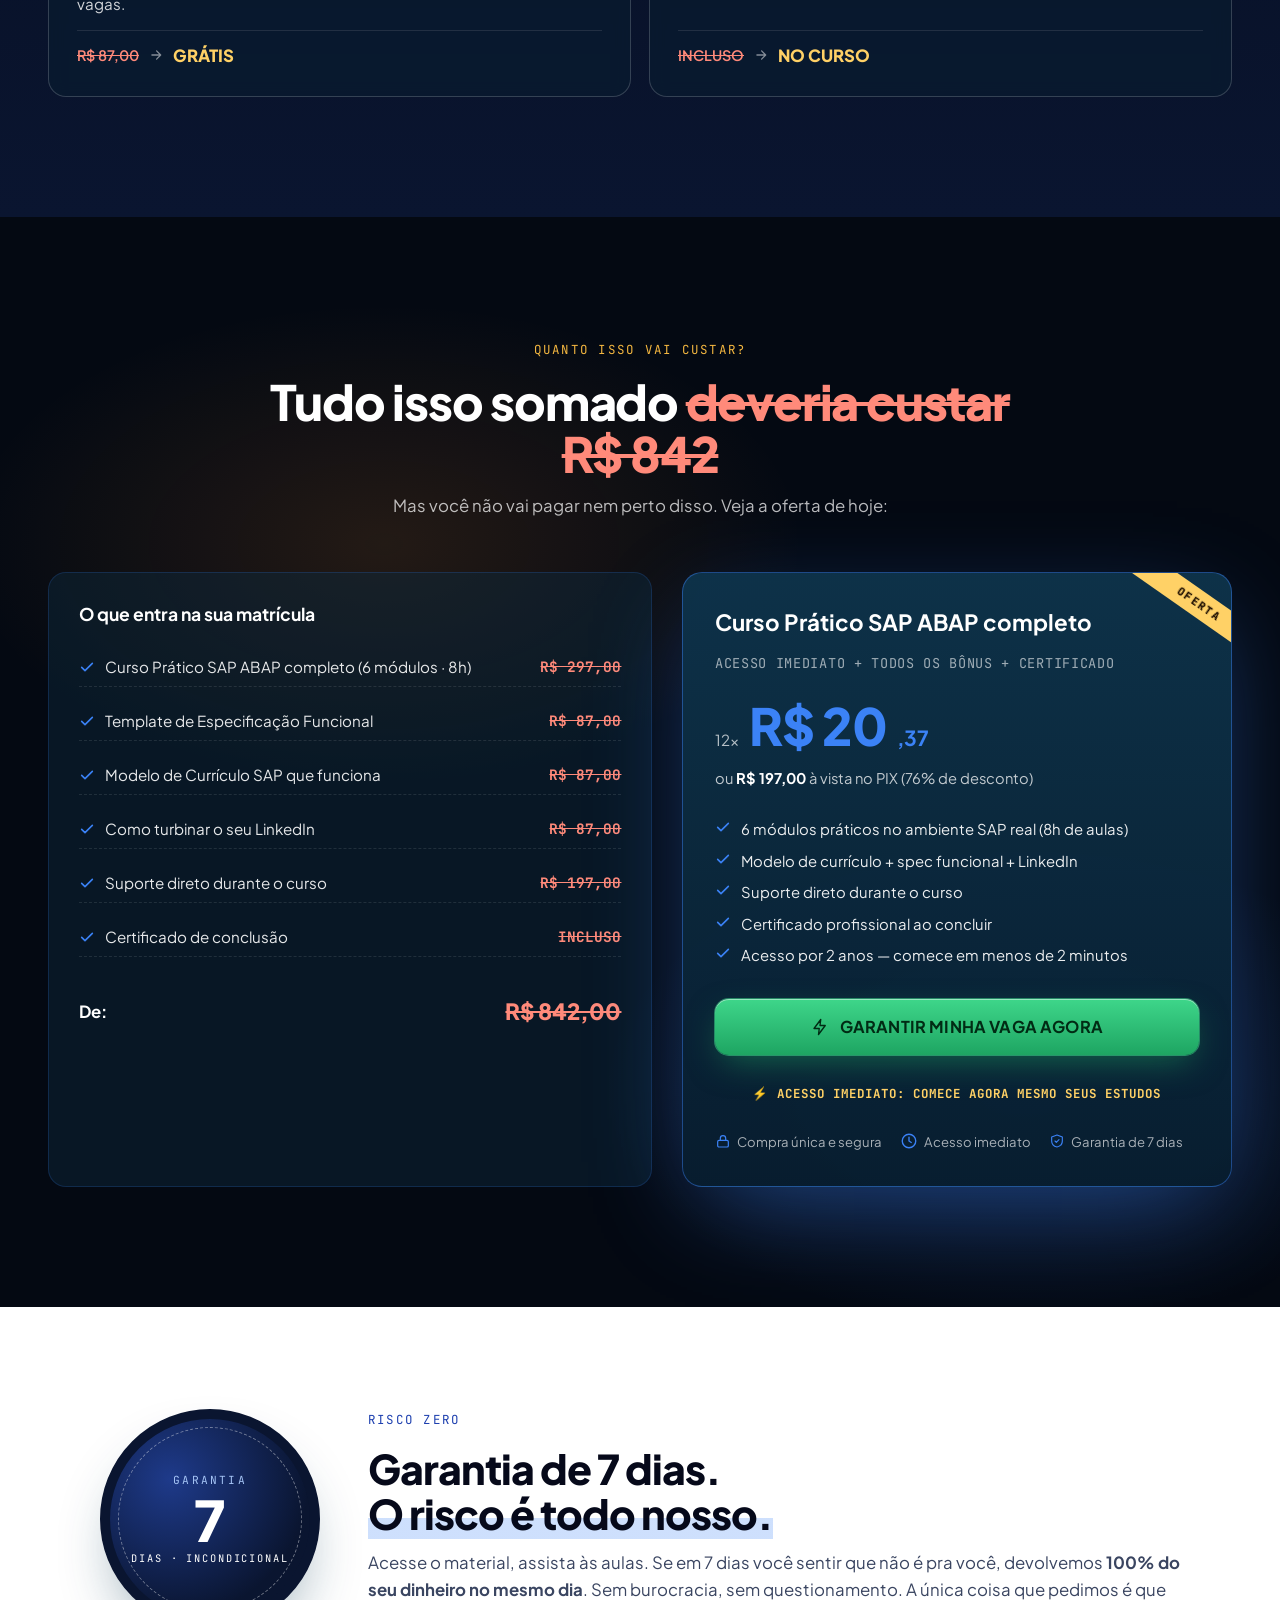
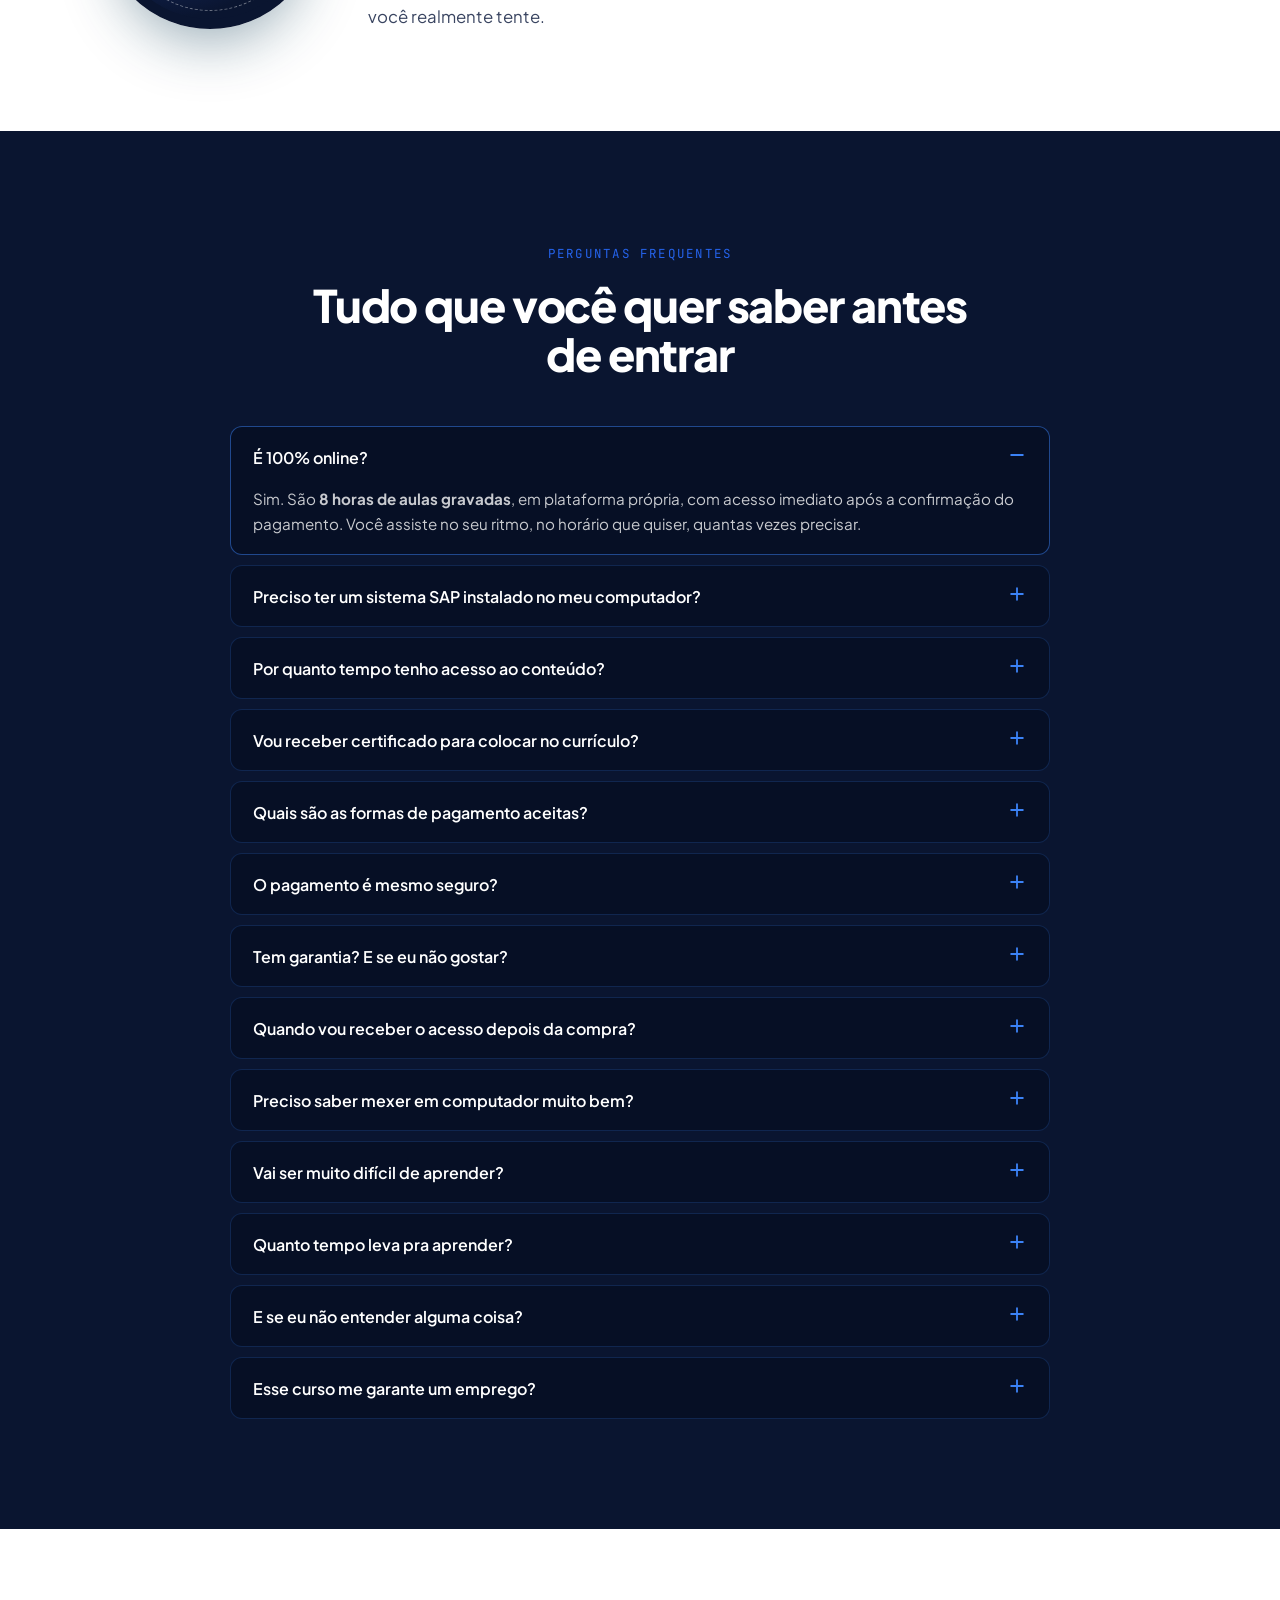
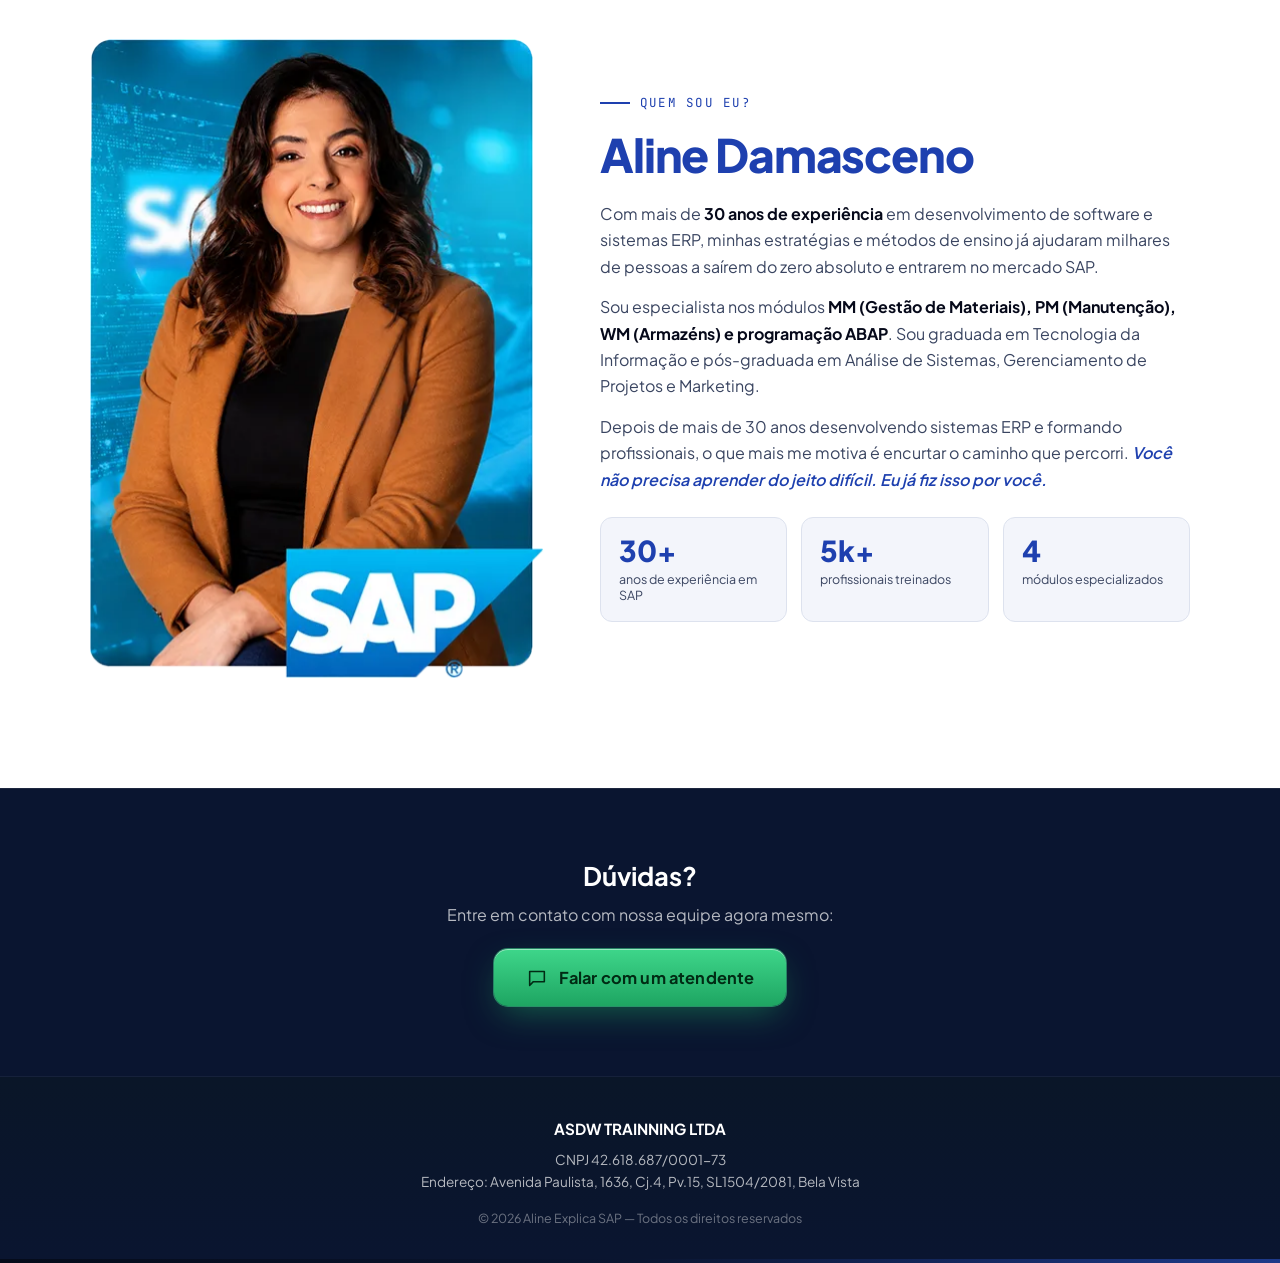
==== commit f6846916: "Atualizações no layout, otimização de assets e adição da página de agradecimento" ====
--- a/index.html
+++ b/index.html
@@ -6,27 +6,39 @@
   <meta name="viewport" content="width=device-width, initial-scale=1" />
   <title>Curso Prático SAP ABAP — Aline Explica SAP</title>
 
-  <link rel="preconnect" href="https://fonts.googleapis.com">
-  <link rel="preconnect" href="https://fonts.gstatic.com" crossorigin>
-  <link
-    href="https://fonts.googleapis.com/css2?family=Plus+Jakarta+Sans:wght@300;400;500;600;700;800&family=JetBrains+Mono:wght@400;500;600;700&display=swap"
-    rel="stylesheet">
+  <!-- Fontes self-hosted (subset latin, variáveis — todos os pesos em 1 arquivo cada) -->
+  <link rel="preload" href="assets/fonts/plus-jakarta-sans-latin.woff2" as="font" type="font/woff2" crossorigin>
+  <link rel="preload" href="assets/fonts/jetbrains-mono-latin.woff2" as="font" type="font/woff2" crossorigin>
 
   <link rel="stylesheet" href="styles.css">
 
-  <!-- Meta Pixel Code -->
+  <!-- Meta Pixel — carrega só após primeira interação do usuário (scroll/click/touch/mouse) ou 4s -->
   <script>
-    !function(f,b,e,v,n,t,s)
-    {if(f.fbq)return;n=f.fbq=function(){n.callMethod?
-    n.callMethod.apply(n,arguments):n.queue.push(arguments)};
-    if(!f._fbq)f._fbq=n;n.push=n;n.loaded=!0;n.version='2.0';
-    n.queue=[];t=b.createElement(e);t.async=!0;
-    t.src=v;s=b.getElementsByTagName(e)[0];
-    s.parentNode.insertBefore(t,s)}(window, document,'script',
-    'https://connect.facebook.net/en_US/fbevents.js');
-    fbq('init', '564676471958688');
-    fbq('init', '940802978658042');
-    fbq('track', 'PageView');
+    (function () {
+      var loaded = false;
+      function loadPixel() {
+        if (loaded) return;
+        loaded = true;
+        events.forEach(function (ev) { window.removeEventListener(ev, loadPixel, opts); });
+        clearTimeout(fallback);
+        !function (f, b, e, v, n, t, s) {
+          if (f.fbq) return; n = f.fbq = function () {
+            n.callMethod ? n.callMethod.apply(n, arguments) : n.queue.push(arguments)
+          };
+          if (!f._fbq) f._fbq = n; n.push = n; n.loaded = !0; n.version = '2.0';
+          n.queue = []; t = b.createElement(e); t.async = !0;
+          t.src = v; s = b.getElementsByTagName(e)[0];
+          s.parentNode.insertBefore(t, s)
+        }(window, document, 'script', 'https://connect.facebook.net/en_US/fbevents.js');
+        fbq('init', '564676471958688');
+        fbq('init', '940802978658042');
+        fbq('track', 'PageView');
+      }
+      var events = ['scroll', 'mousemove', 'touchstart', 'click', 'keydown'];
+      var opts = { once: true, passive: true, capture: true };
+      events.forEach(function (ev) { window.addEventListener(ev, loadPixel, opts); });
+      var fallback = setTimeout(loadPixel, 4000);
+    })();
   </script>
   <noscript>
     <img height="1" width="1" style="display:none"
@@ -45,7 +57,7 @@
     <div class="container">
       <div class="hero__topbar">
         <div class="hero__brand">
-          <img src="assets/logo-sap-abap.webp" alt="Curso Prático SAP ABAP" />
+          <img src="assets/logo-sap-abap.webp" alt="Curso Prático SAP ABAP" width="180" height="180" decoding="async" />
         </div>
         <div class="hero__badge">
           <span class="hero__badge-dot"></span>
--- a/styles.css
+++ b/styles.css
@@ -2,6 +2,26 @@
    Aline Explica SAP — Curso Prático SAP ABAP
    Site estático em HTML + CSS (sem JS, sem React).
    ========================================================= */
+
+/* Fontes locais (variáveis — um único arquivo cobre todos os pesos).
+   Subset: latin (U+0000-00FF cobre acentos pt-BR: ã õ ç á é í ó ú etc.) */
+@font-face {
+  font-family: 'Plus Jakarta Sans';
+  font-style: normal;
+  font-weight: 200 800;
+  font-display: swap;
+  src: url('assets/fonts/plus-jakarta-sans-latin.woff2') format('woff2');
+  unicode-range: U+0000-00FF, U+0131, U+0152-0153, U+02BB-02BC, U+02C6, U+02DA, U+02DC, U+0304, U+0308, U+0329, U+2000-206F, U+20AC, U+2122, U+2191, U+2193, U+2212, U+2215, U+FEFF, U+FFFD;
+}
+
+@font-face {
+  font-family: 'JetBrains Mono';
+  font-style: normal;
+  font-weight: 100 800;
+  font-display: swap;
+  src: url('assets/fonts/jetbrains-mono-latin.woff2') format('woff2');
+  unicode-range: U+0000-00FF, U+0131, U+0152-0153, U+02BB-02BC, U+02C6, U+02DA, U+02DC, U+0304, U+0308, U+0329, U+2000-206F, U+20AC, U+2122, U+2191, U+2193, U+2212, U+2215, U+FEFF, U+FFFD;
+}
 
 :root {
   --bg-deep: #060d1a;
@@ -2118,6 +2138,156 @@
 }
 
 /* =========================
+   PÁGINA OBRIGADO (/obrigado-sapabap)
+   ========================= */
+.obrigado {
+  position: relative;
+  background: linear-gradient(180deg, #060d1a 0%, #0a1530 70%, #0a1628 100%);
+  color: #fff;
+  padding: 80px 0 100px;
+  min-height: 100vh;
+  overflow: hidden;
+}
+
+.obrigado::before {
+  content: '';
+  position: absolute;
+  inset: 0;
+  background:
+    radial-gradient(ellipse 80% 60% at 50% 0%, rgba(59, 130, 246, .22) 0%, transparent 60%),
+    radial-gradient(ellipse 60% 50% at 50% 100%, rgba(244, 183, 64, .08) 0%, transparent 60%);
+  pointer-events: none;
+}
+
+.obrigado__inner {
+  position: relative;
+  z-index: 2;
+  max-width: 760px;
+  margin: 0 auto;
+  text-align: center;
+}
+
+.obrigado__icon {
+  width: 84px;
+  height: 84px;
+  margin: 0 auto 28px;
+  border-radius: 50%;
+  background: linear-gradient(180deg, #3ed68a 0%, #1ea562 100%);
+  display: grid;
+  place-items: center;
+  box-shadow: 0 0 0 8px rgba(62, 214, 138, .12), 0 0 40px rgba(62, 214, 138, .45);
+}
+
+.obrigado__title {
+  font-family: 'Plus Jakarta Sans', sans-serif;
+  font-weight: 800;
+  font-size: clamp(1.9rem, 4.5vw, 2.7rem);
+  line-height: 1.1;
+  letter-spacing: -.025em;
+  margin: 0 0 18px;
+  color: #fff;
+}
+
+.obrigado__title .accent {
+  color: #fbbf24;
+}
+
+.obrigado__sub {
+  color: rgba(255, 255, 255, .78);
+  font-size: 1.05rem;
+  line-height: 1.6;
+  margin: 0 0 40px;
+}
+
+.obrigado__card {
+  background: rgba(255, 255, 255, .035);
+  border: 1px solid rgba(255, 255, 255, .12);
+  border-radius: 20px;
+  padding: 38px 34px;
+  margin: 0 auto 36px;
+  text-align: left;
+  backdrop-filter: blur(8px);
+  box-shadow: 0 18px 50px -20px rgba(0, 0, 0, .6);
+}
+
+.obrigado__cardtitle {
+  font-family: 'Plus Jakarta Sans', sans-serif;
+  font-weight: 700;
+  font-size: 1.45rem;
+  line-height: 1.25;
+  margin: 16px 0 12px;
+  color: #fff;
+}
+
+.obrigado__cardtext {
+  color: rgba(255, 255, 255, .75);
+  line-height: 1.65;
+  margin: 0 0 26px;
+}
+
+.obrigado__cardtext strong {
+  color: #fff;
+}
+
+.obrigado__cta {
+  width: 100%;
+  margin-bottom: 12px;
+}
+
+.obrigado__steps {
+  text-align: left;
+  background: rgba(255, 255, 255, .025);
+  border: 1px solid rgba(255, 255, 255, .08);
+  border-radius: 16px;
+  padding: 26px 30px;
+  margin: 0 auto 36px;
+}
+
+.obrigado__stepstitle {
+  font-family: 'Plus Jakarta Sans', sans-serif;
+  font-weight: 700;
+  font-size: 1.05rem;
+  letter-spacing: .01em;
+  margin: 0 0 14px;
+  color: #fff;
+}
+
+.obrigado__steps ol {
+  margin: 0;
+  padding-left: 22px;
+  color: rgba(255, 255, 255, .78);
+  line-height: 1.6;
+}
+
+.obrigado__steps li+li {
+  margin-top: 12px;
+}
+
+.obrigado__steps strong {
+  color: #fff;
+}
+
+.obrigado__support p {
+  color: rgba(255, 255, 255, .65);
+  margin: 0 0 16px;
+  font-size: .98rem;
+}
+
+@media (max-width: 600px) {
+  .obrigado {
+    padding: 60px 0 80px
+  }
+
+  .obrigado__card {
+    padding: 28px 22px
+  }
+
+  .obrigado__steps {
+    padding: 22px 24px
+  }
+}
+
+/* =========================
    RESPONSIVO
    ========================= */
 @media (max-width: 980px) {
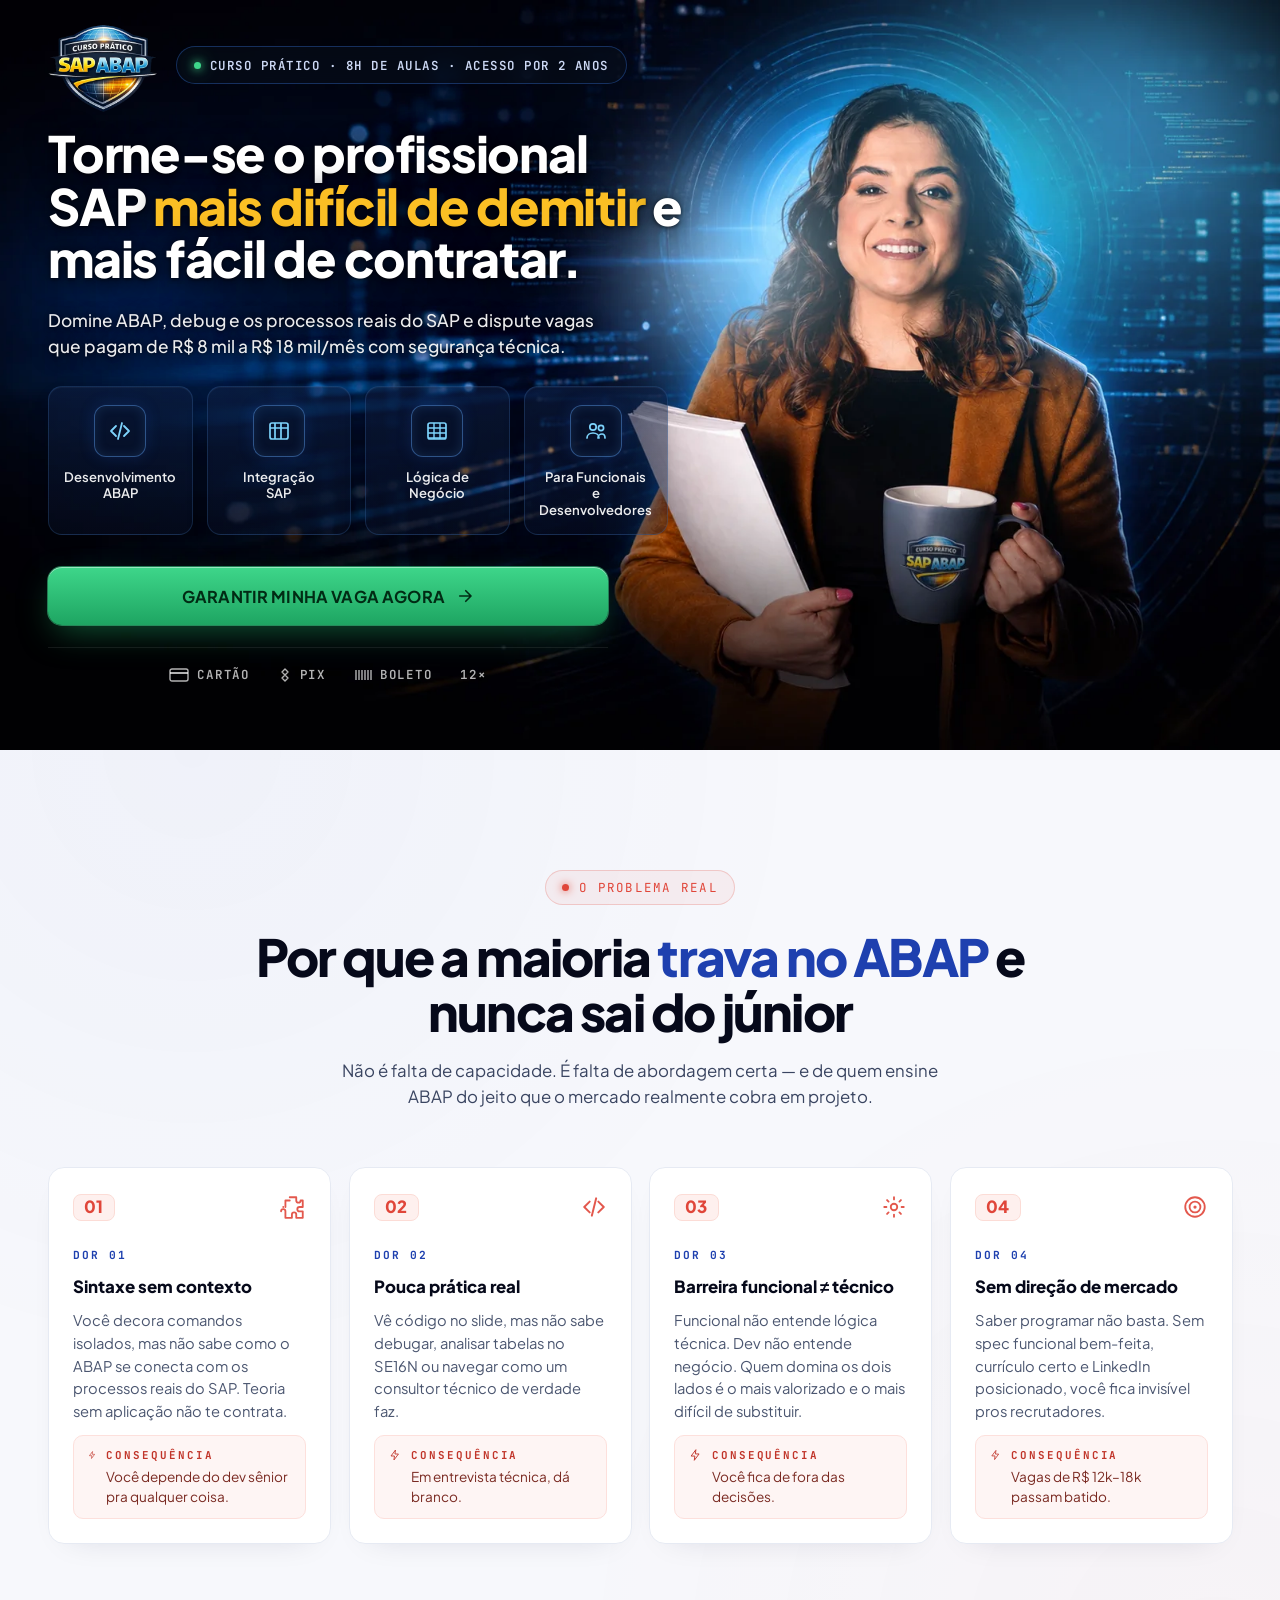
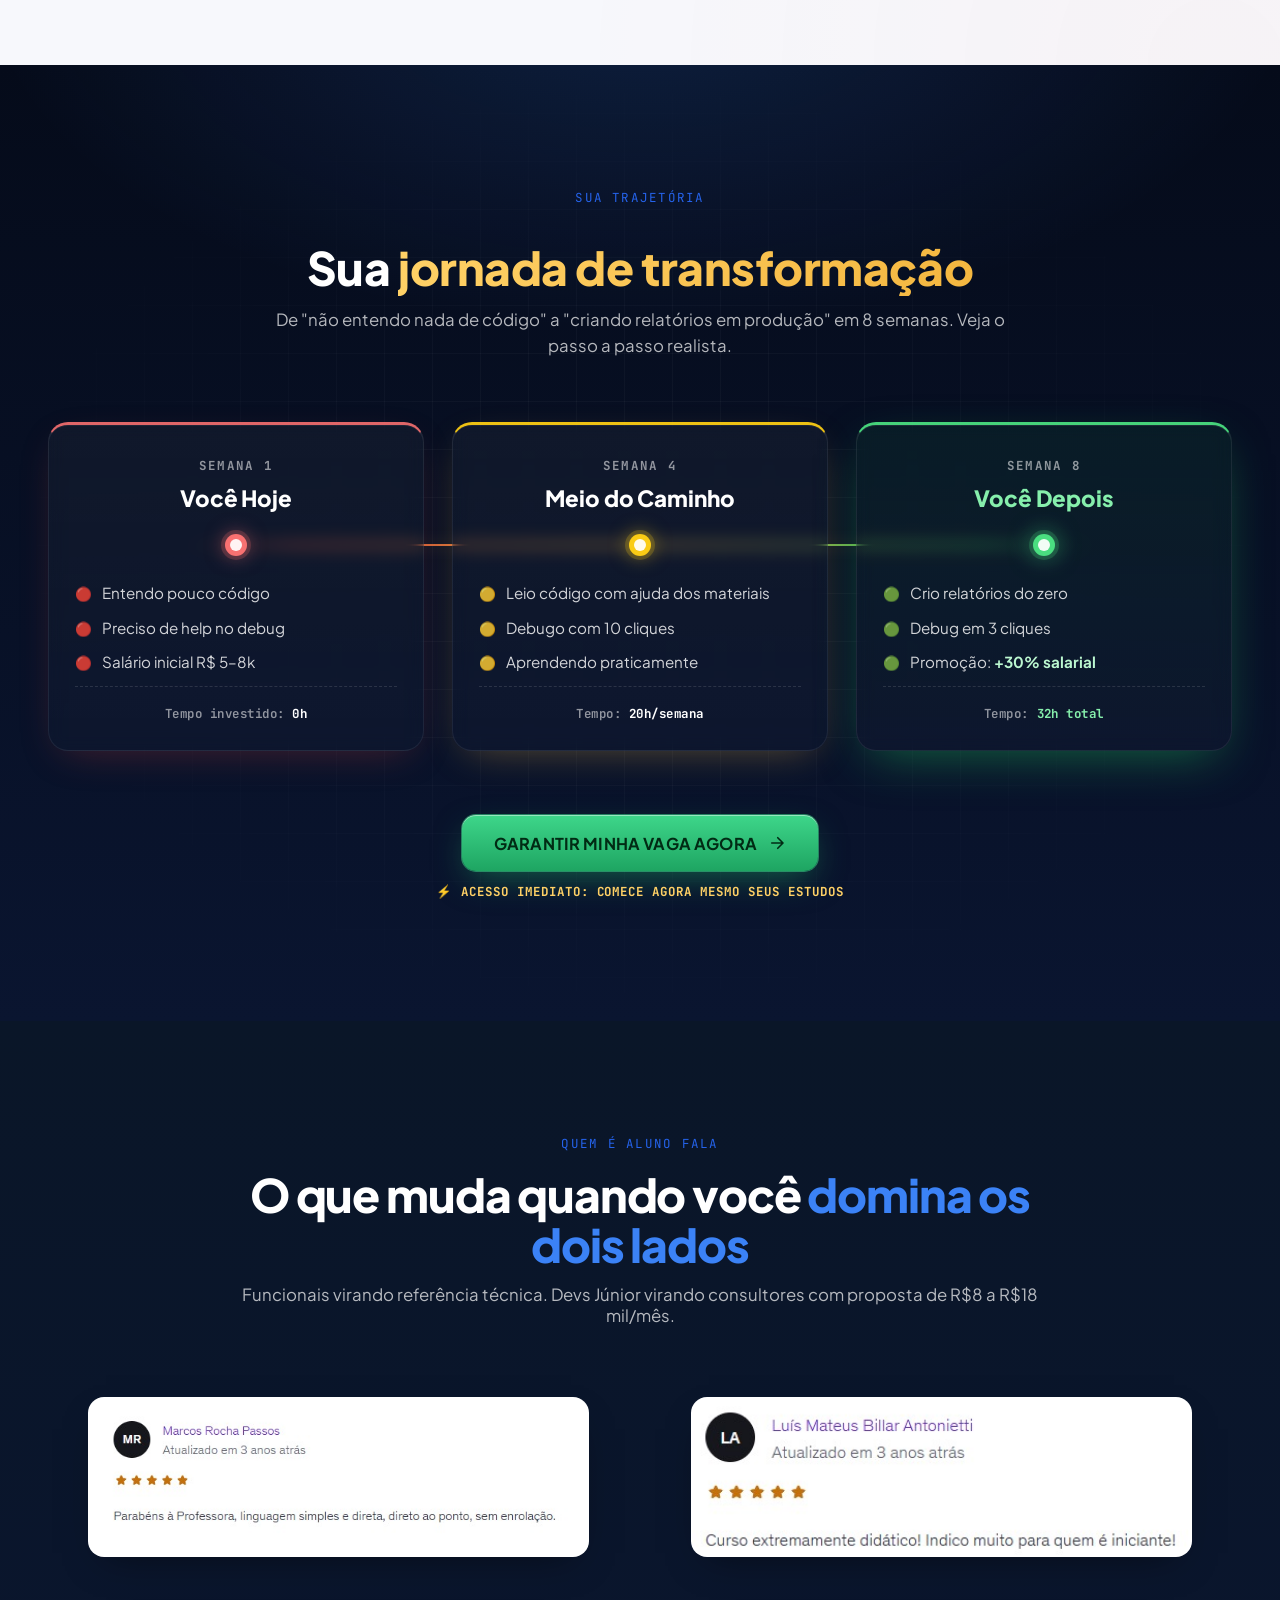
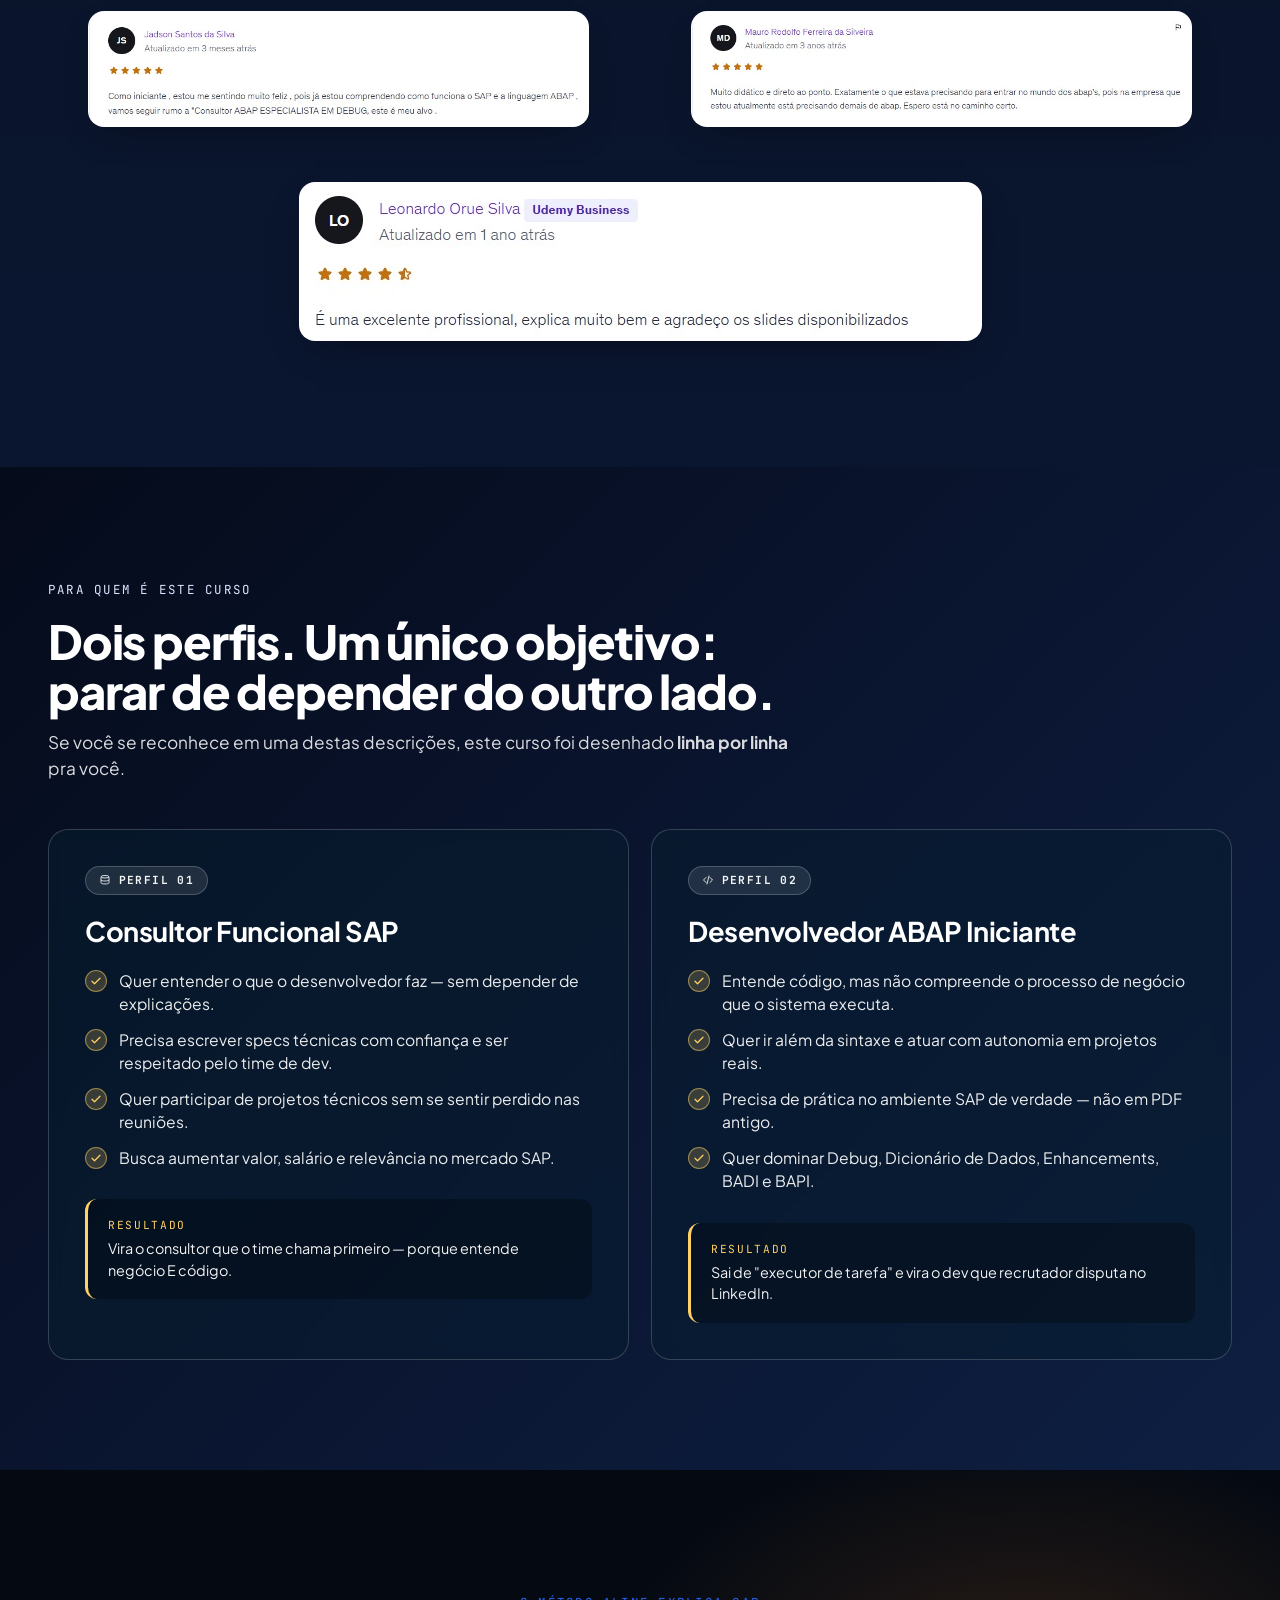
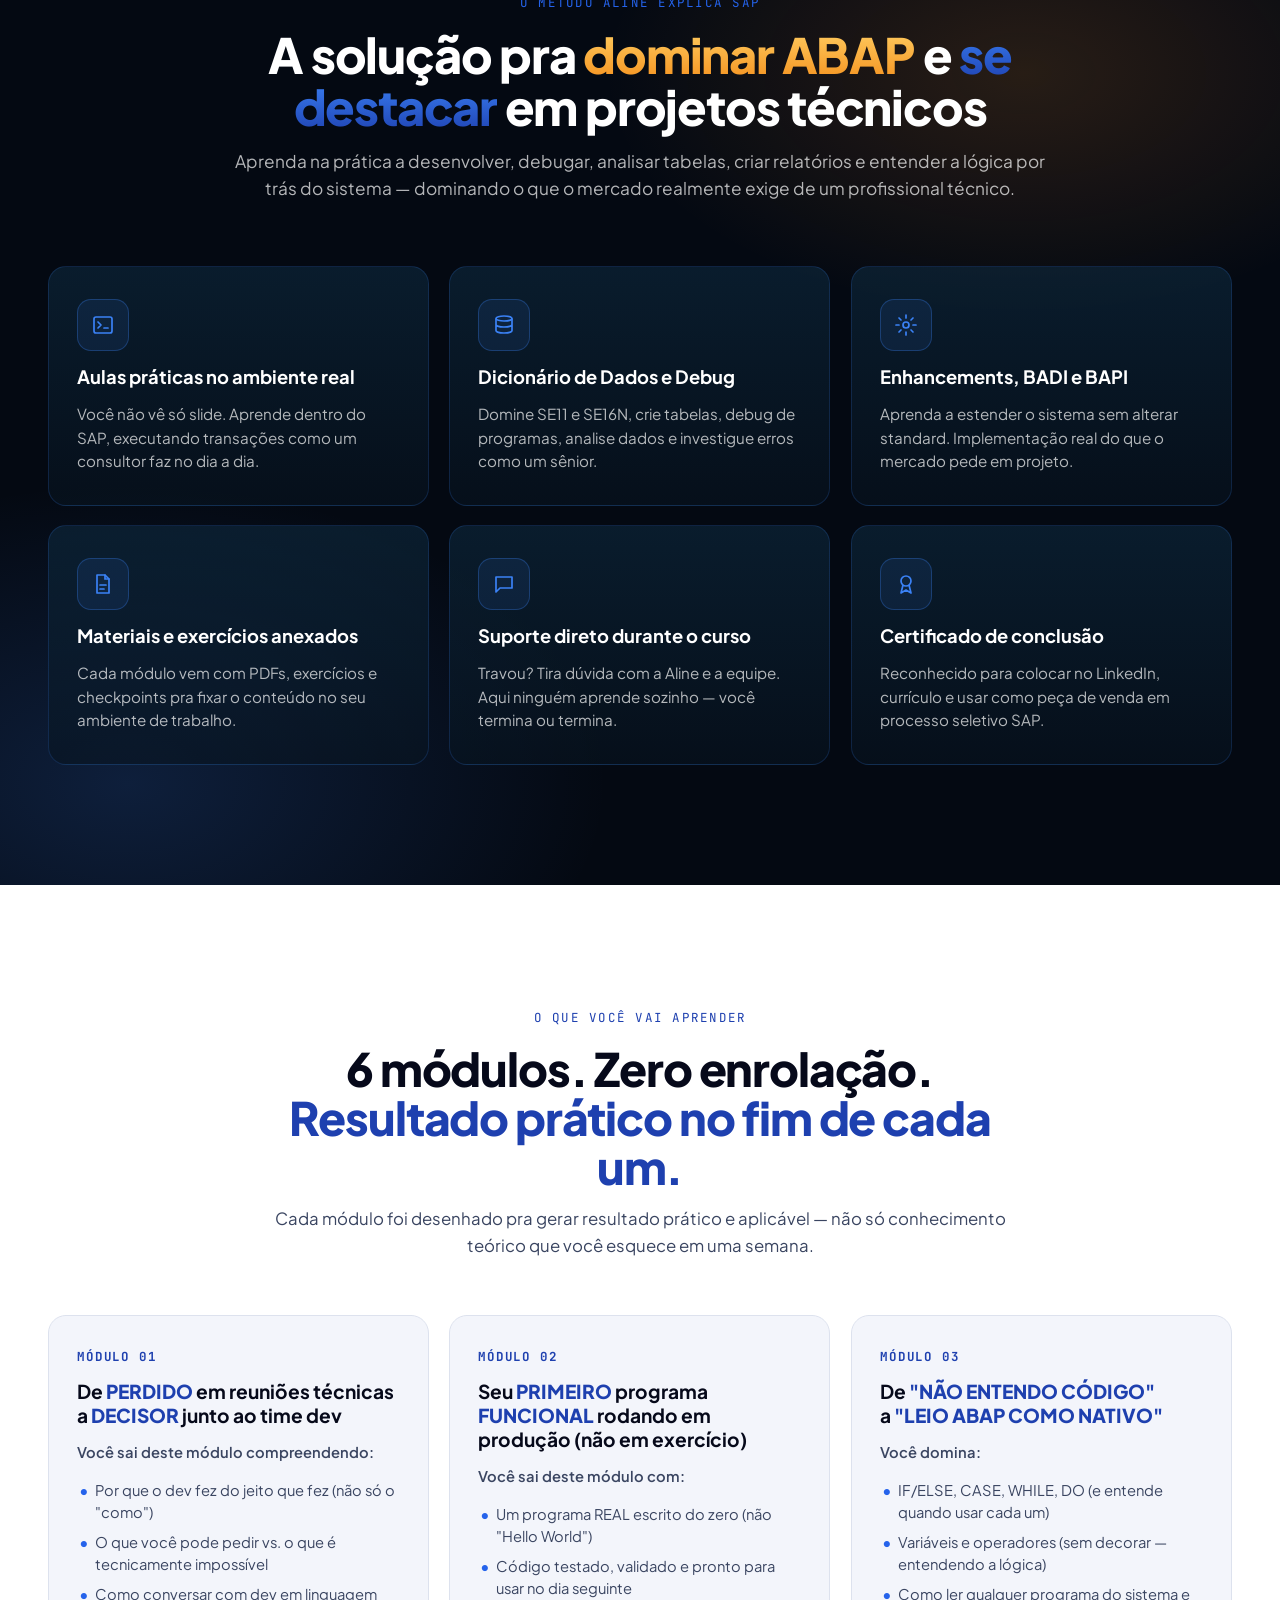
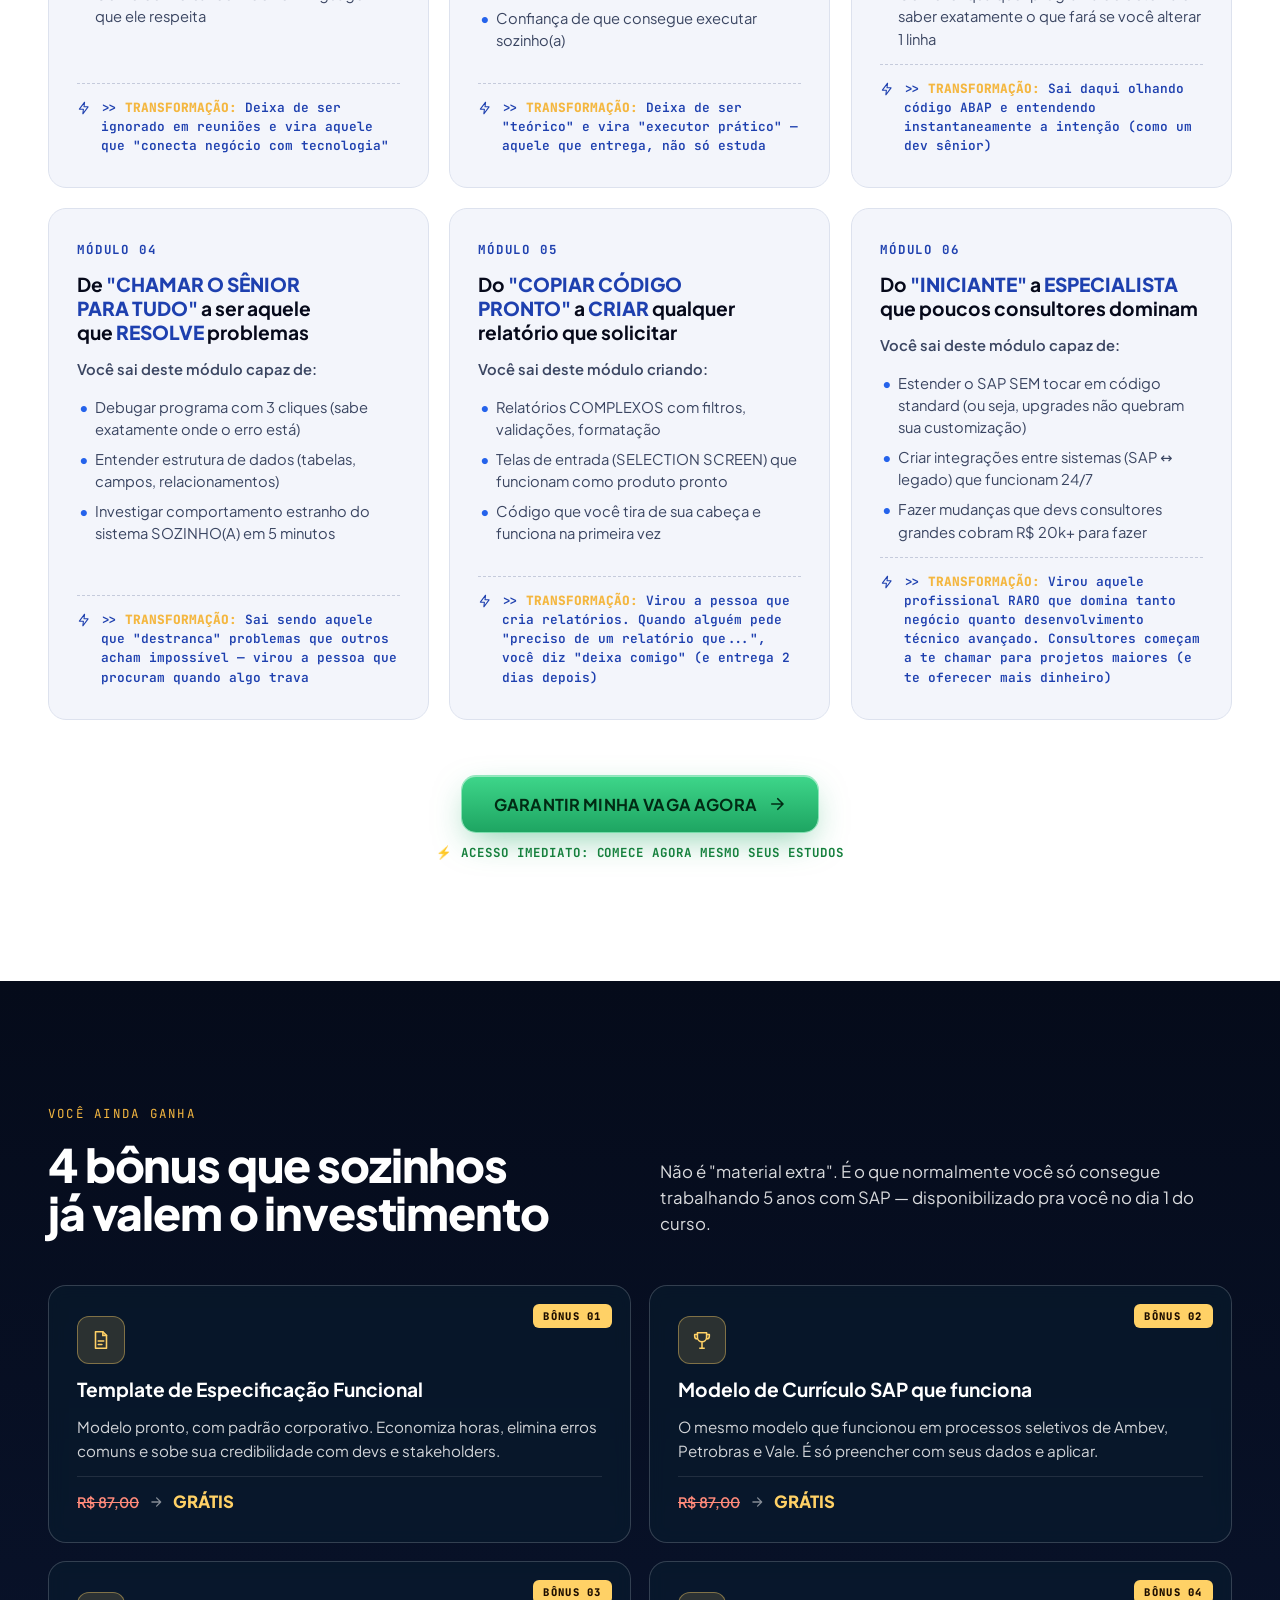
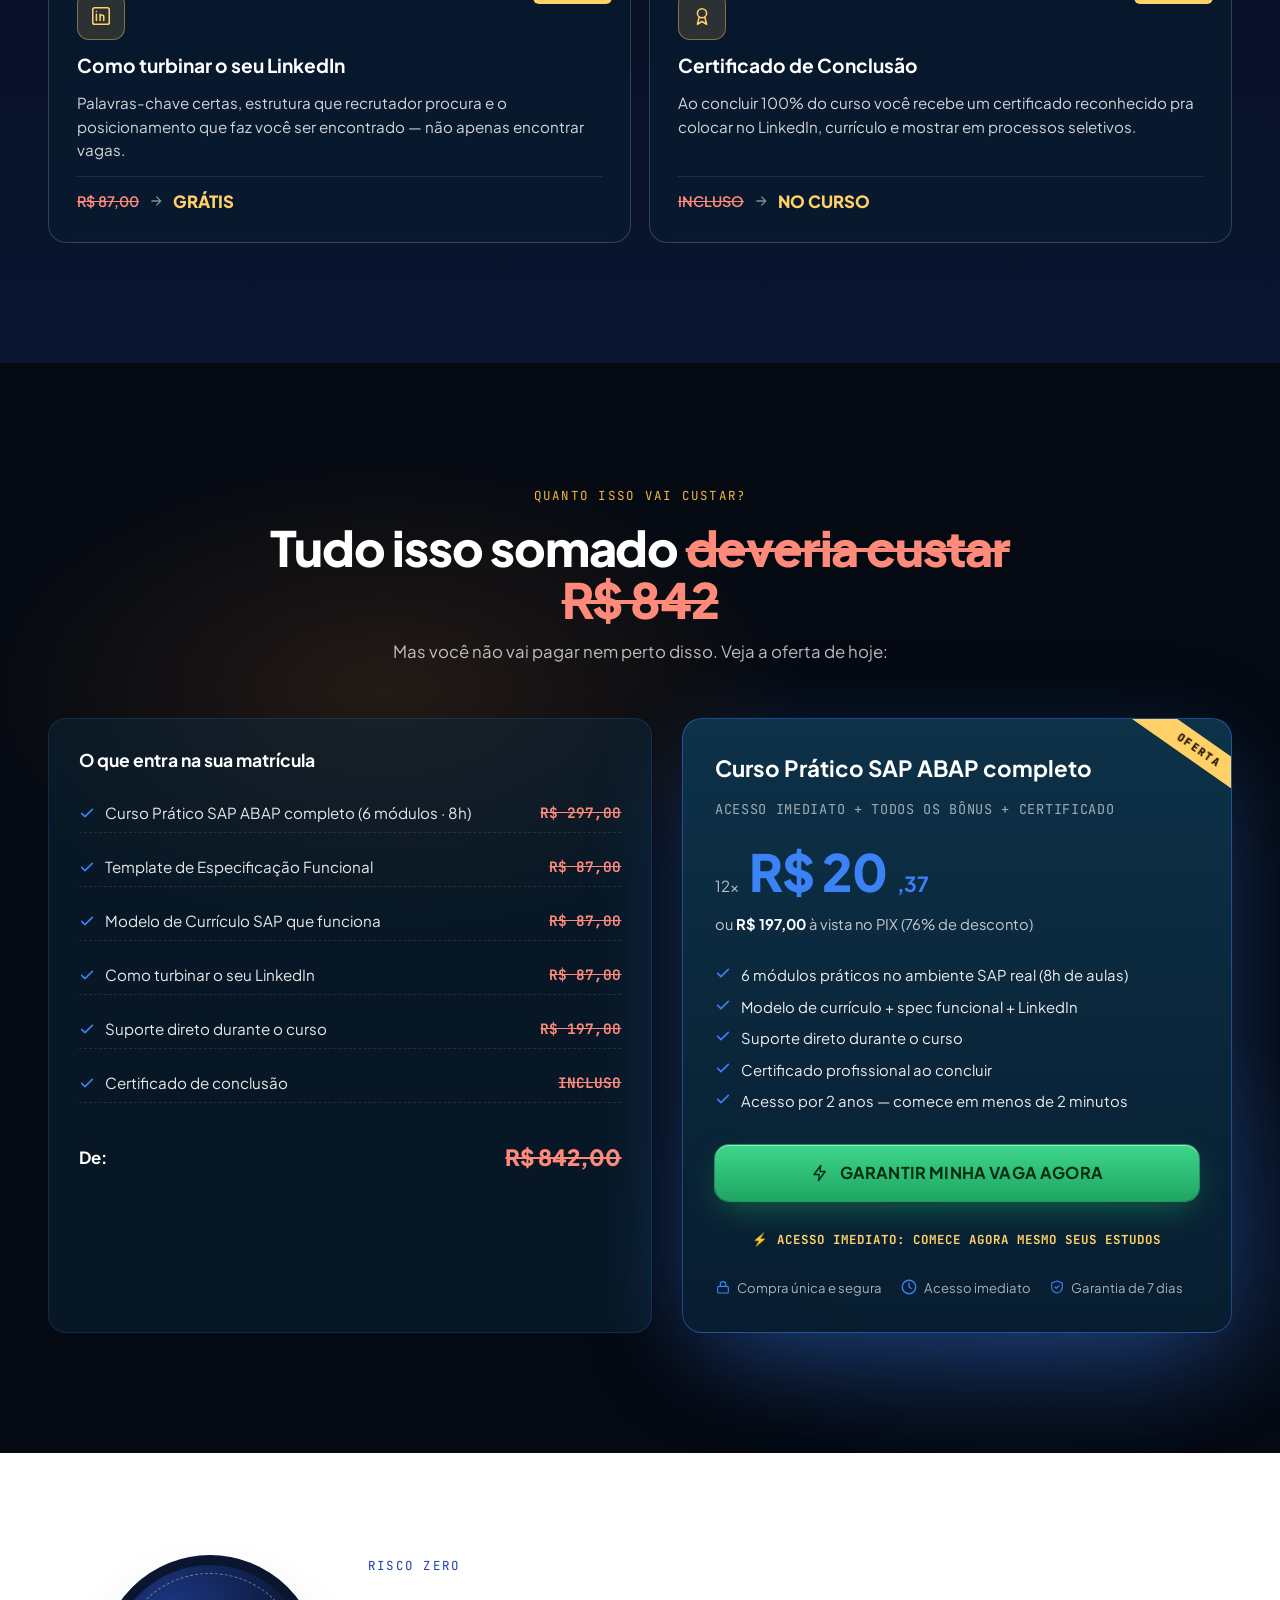
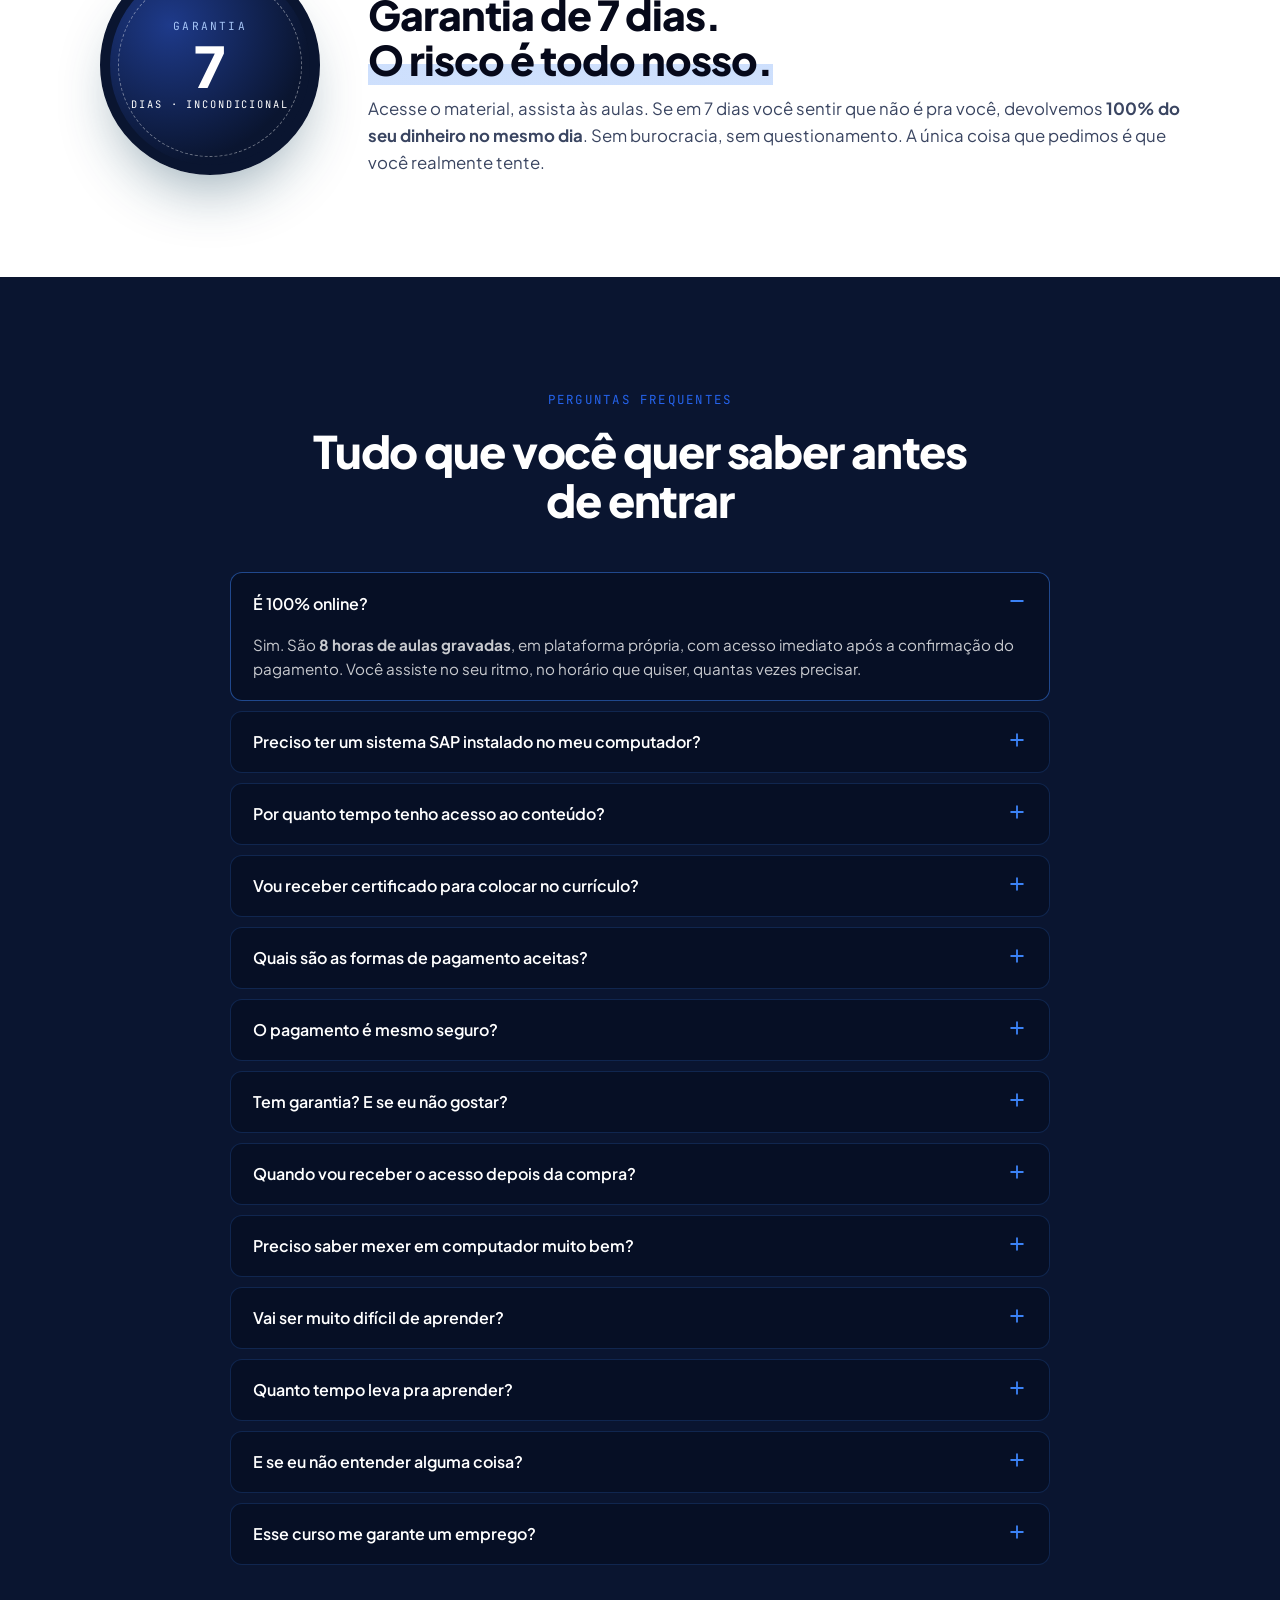
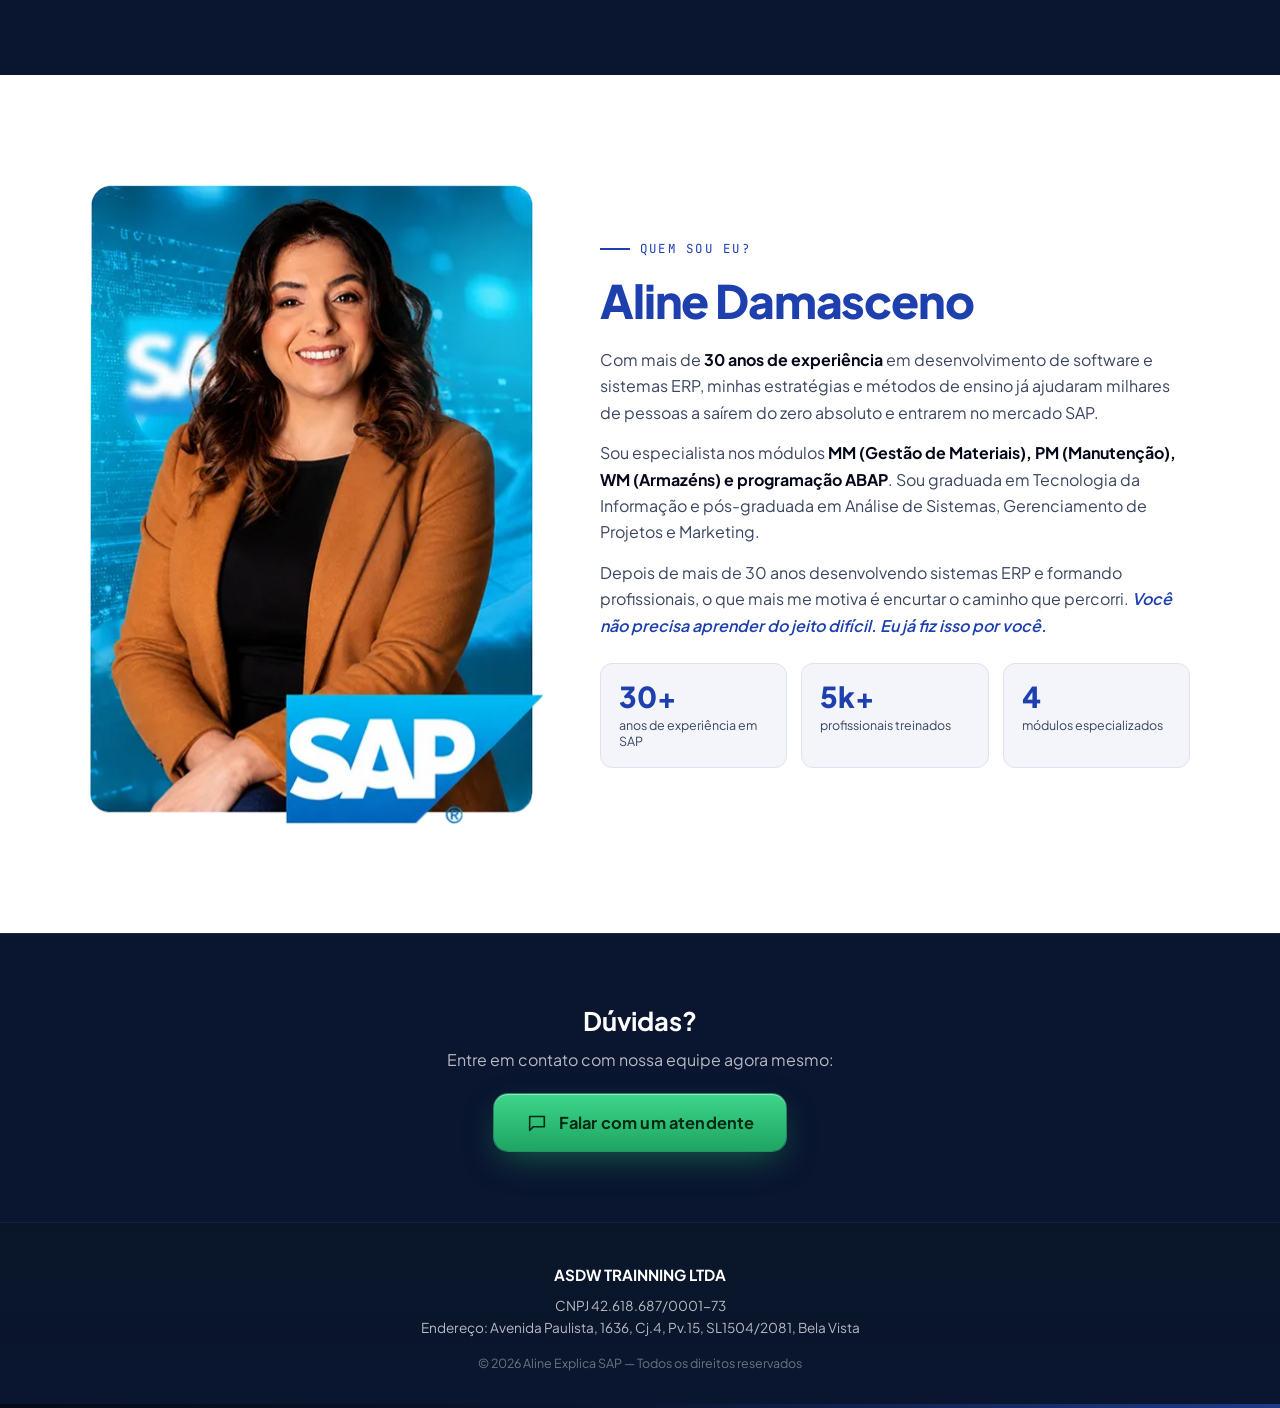
==== commit 61f0ed70: "Atualiza seção de depoimentos com imagens e ajustes de layout" ====
--- a/index.html
+++ b/index.html
@@ -283,23 +283,6 @@
           </div>
         </div>
       </div>
-
-      <div class="problema__bridge" data-reveal="up-sm">
-        <div class="problema__pill">
-          <svg viewBox="0 0 24 24" fill="none" width="14" height="14">
-            <path d="M5 5l14 14M19 5L5 19" stroke="#e0463a" stroke-width="2.2" stroke-linecap="round" />
-          </svg>
-          Você hoje
-        </div>
-        <span class="problema__arrow">→</span>
-        <div class="problema__pill right">
-          <svg viewBox="0 0 24 24" fill="none" width="14" height="14">
-            <path d="M4 12.5l5 5 11-11" stroke="#fff" stroke-width="2.4" stroke-linecap="round"
-              stroke-linejoin="round" />
-          </svg>
-          Você depois do Curso Prático
-        </div>
-      </div>
     </div>
   </section>
 
@@ -374,94 +357,35 @@
           de R$8 a R$18 mil/mês.</p>
       </div>
       <div class="depoimentos__grid" data-reveal-group>
-        <article class="depoimentos__card" data-reveal>
-          <div class="depoimentos__stars">
-            <svg viewBox="0 0 24 24" fill="#ffd166" width="16" height="16">
-              <path d="M12 2l3 7 7 .5-5.5 4.5 2 7L12 17l-6.5 4 2-7L2 9.5 9 9z" />
-            </svg>
-            <svg viewBox="0 0 24 24" fill="#ffd166" width="16" height="16">
-              <path d="M12 2l3 7 7 .5-5.5 4.5 2 7L12 17l-6.5 4 2-7L2 9.5 9 9z" />
-            </svg>
-            <svg viewBox="0 0 24 24" fill="#ffd166" width="16" height="16">
-              <path d="M12 2l3 7 7 .5-5.5 4.5 2 7L12 17l-6.5 4 2-7L2 9.5 9 9z" />
-            </svg>
-            <svg viewBox="0 0 24 24" fill="#ffd166" width="16" height="16">
-              <path d="M12 2l3 7 7 .5-5.5 4.5 2 7L12 17l-6.5 4 2-7L2 9.5 9 9z" />
-            </svg>
-            <svg viewBox="0 0 24 24" fill="#ffd166" width="16" height="16">
-              <path d="M12 2l3 7 7 .5-5.5 4.5 2 7L12 17l-6.5 4 2-7L2 9.5 9 9z" />
-            </svg>
-          </div>
-          <p class="depoimentos__txt">“O curso foi excelente. Me ajudou a relembrar conceitos que utilizei anos atrás e
-            também a aprender coisas novas. Dentro do prazo proposto, atendeu plenamente às minhas expectativas e agora
-            pretendo me aprofundar ainda mais no conteúdo.”</p>
-          <div class="depoimentos__who">
-            <div class="depoimentos__avatar c1">CS</div>
-            <div>
-              <div class="depoimentos__name">Cristiano da Silva</div>
-              <div class="depoimentos__role">Consultor SAP MM</div>
-            </div>
-          </div>
-        </article>
-
-        <article class="depoimentos__card" data-reveal>
-          <div class="depoimentos__stars">
-            <svg viewBox="0 0 24 24" fill="#ffd166" width="16" height="16">
-              <path d="M12 2l3 7 7 .5-5.5 4.5 2 7L12 17l-6.5 4 2-7L2 9.5 9 9z" />
-            </svg>
-            <svg viewBox="0 0 24 24" fill="#ffd166" width="16" height="16">
-              <path d="M12 2l3 7 7 .5-5.5 4.5 2 7L12 17l-6.5 4 2-7L2 9.5 9 9z" />
-            </svg>
-            <svg viewBox="0 0 24 24" fill="#ffd166" width="16" height="16">
-              <path d="M12 2l3 7 7 .5-5.5 4.5 2 7L12 17l-6.5 4 2-7L2 9.5 9 9z" />
-            </svg>
-            <svg viewBox="0 0 24 24" fill="#ffd166" width="16" height="16">
-              <path d="M12 2l3 7 7 .5-5.5 4.5 2 7L12 17l-6.5 4 2-7L2 9.5 9 9z" />
-            </svg>
-            <svg viewBox="0 0 24 24" fill="#ffd166" width="16" height="16">
-              <path d="M12 2l3 7 7 .5-5.5 4.5 2 7L12 17l-6.5 4 2-7L2 9.5 9 9z" />
-            </svg>
-          </div>
-          <p class="depoimentos__txt">“Gostei muito do conteúdo de ABAP. Foi extremamente útil e me ajudou bastante no
-            meu dia a dia no trabalho, trazendo agilidade, segurança e confiança nas minhas atividades.”</p>
-          <div class="depoimentos__who">
-            <div class="depoimentos__avatar c2">AP</div>
-            <div>
-              <div class="depoimentos__name">Ana Paula</div>
-              <div class="depoimentos__role">Analista Funcional SAP</div>
-            </div>
-          </div>
-        </article>
-
-        <article class="depoimentos__card" data-reveal>
-          <div class="depoimentos__stars">
-            <svg viewBox="0 0 24 24" fill="#ffd166" width="16" height="16">
-              <path d="M12 2l3 7 7 .5-5.5 4.5 2 7L12 17l-6.5 4 2-7L2 9.5 9 9z" />
-            </svg>
-            <svg viewBox="0 0 24 24" fill="#ffd166" width="16" height="16">
-              <path d="M12 2l3 7 7 .5-5.5 4.5 2 7L12 17l-6.5 4 2-7L2 9.5 9 9z" />
-            </svg>
-            <svg viewBox="0 0 24 24" fill="#ffd166" width="16" height="16">
-              <path d="M12 2l3 7 7 .5-5.5 4.5 2 7L12 17l-6.5 4 2-7L2 9.5 9 9z" />
-            </svg>
-            <svg viewBox="0 0 24 24" fill="#ffd166" width="16" height="16">
-              <path d="M12 2l3 7 7 .5-5.5 4.5 2 7L12 17l-6.5 4 2-7L2 9.5 9 9z" />
-            </svg>
-            <svg viewBox="0 0 24 24" fill="#ffd166" width="16" height="16">
-              <path d="M12 2l3 7 7 .5-5.5 4.5 2 7L12 17l-6.5 4 2-7L2 9.5 9 9z" />
-            </svg>
-          </div>
-          <p class="depoimentos__txt">“Saí da Aline Explica SAP entendendo o que rodava por trás de cada transação. Em
-            três semanas eu já estava debugando relatórios em produção sozinho — coisa que nenhum bootcamp tinha me
-            feito sentir.”</p>
-          <div class="depoimentos__who">
-            <div class="depoimentos__avatar c3">RM</div>
-            <div>
-              <div class="depoimentos__name">Rafael M.</div>
-              <div class="depoimentos__role">Dev ABAP Júnior</div>
-            </div>
-          </div>
-        </article>
+        <figure class="depoimentos__card depoimentos__card--img" data-reveal>
+          <img src="assets/depoimentos/depoimento1.jpeg"
+            alt="Depoimento de Marcos Rocha Passos — 5 estrelas: Parabéns à Professora, linguagem simples e direta, direto ao ponto, sem enrolação."
+            loading="lazy" decoding="async" />
+        </figure>
+
+        <figure class="depoimentos__card depoimentos__card--img" data-reveal>
+          <img src="assets/depoimentos/depoimento2.jpeg"
+            alt="Depoimento de Luís Mateus Billar Antonietti — 5 estrelas: Curso extremamente didático! Indico muito para quem é iniciante!"
+            loading="lazy" decoding="async" />
+        </figure>
+
+        <figure class="depoimentos__card depoimentos__card--img" data-reveal>
+          <img src="assets/depoimentos/depoimento3.jpeg"
+            alt="Depoimento de Jadson Santos da Silva — 5 estrelas: Como iniciante, estou me sentindo muito feliz, pois já estou compreendendo como funciona o SAP e a linguagem ABAP. Vamos seguir rumo a Consultor ABAP especialista em debug, este é meu alvo."
+            loading="lazy" decoding="async" />
+        </figure>
+
+        <figure class="depoimentos__card depoimentos__card--img" data-reveal>
+          <img src="assets/depoimentos/depoimento4.jpeg"
+            alt="Depoimento de Mauro Rodolfo Ferreira da Silveira — 5 estrelas: Muito didático e direto ao ponto. Exatamente o que estava precisando para entrar no mundo dos ABAPs, pois na empresa que estou atualmente está precisando demais de ABAP. Espero estar no caminho certo."
+            loading="lazy" decoding="async" />
+        </figure>
+
+        <figure class="depoimentos__card depoimentos__card--img depoimentos__card--wide" data-reveal>
+          <img src="assets/depoimentos/depoimento5.jpeg"
+            alt="Depoimento de Leonardo Orue Silva (Udemy Business) — 4,5 estrelas: É uma excelente profissional, explica muito bem e agradeço os slides disponibilizados."
+            loading="lazy" decoding="async" />
+        </figure>
       </div>
     </div>
   </section>
--- a/styles.css
+++ b/styles.css
@@ -667,44 +667,6 @@
   margin-bottom: 3px
 }
 
-.problema__bridge {
-  margin-top: 56px;
-  position: relative;
-  z-index: 1;
-  display: flex;
-  align-items: center;
-  justify-content: center;
-  gap: 14px;
-  flex-wrap: wrap
-}
-
-.problema__pill {
-  display: inline-flex;
-  align-items: center;
-  gap: 10px;
-  padding: .95rem 1.4rem;
-  border-radius: 12px;
-  background: #fff;
-  color: #06091a;
-  border: 1px solid #dde2ee;
-  font-family: 'Plus Jakarta Sans', sans-serif;
-  font-weight: 600;
-  font-size: .98rem;
-  box-shadow: 0 8px 22px -16px rgba(10, 21, 48, .2)
-}
-
-.problema__pill.right {
-  background: #1e40af;
-  color: #fff;
-  border-color: #1e40af
-}
-
-.problema__arrow {
-  color: #1e40af;
-  font-size: 1.5rem;
-  font-weight: 700
-}
-
 /* =========================
    JORNADA DE TRANSFORMAÇÃO
    ========================= */
@@ -1001,8 +963,8 @@
 
 .depoimentos__grid {
   display: grid;
-  grid-template-columns: repeat(3, 1fr);
-  gap: 20px
+  grid-template-columns: repeat(2, 1fr);
+  gap: 22px
 }
 
 .depoimentos__card {
@@ -1015,62 +977,33 @@
   gap: 18px
 }
 
-.depoimentos__stars {
-  display: flex;
-  gap: 2px;
-  color: #ffd166
-}
-
-.depoimentos__txt {
-  font-size: 1rem;
-  line-height: 1.6;
-  color: rgba(255, 255, 255, .92);
-  margin: 0
-}
-
-.depoimentos__who {
-  display: flex;
-  align-items: center;
-  gap: 12px;
-  margin-top: auto;
-  padding-top: 14px;
-  border-top: 1px solid rgba(255, 255, 255, .08)
-}
-
-.depoimentos__avatar {
-  width: 44px;
-  height: 44px;
-  border-radius: 50%;
-  color: #062235;
-  display: flex;
-  align-items: center;
-  justify-content: center;
-  font-family: 'Plus Jakarta Sans', sans-serif;
-  font-weight: 800;
-  font-size: 1rem
-}
-
-.depoimentos__avatar.c1 {
-  background: #3b82f6
-}
-
-.depoimentos__avatar.c2 {
-  background: #ffd166
-}
-
-.depoimentos__avatar.c3 {
-  background: #a5c4f5
-}
-
-.depoimentos__name {
-  font-family: 'Plus Jakarta Sans', sans-serif;
-  font-weight: 600;
-  font-size: .95rem
-}
-
-.depoimentos__role {
-  font-size: .82rem;
-  color: rgba(255, 255, 255, .55)
+/* Card-screenshot: cada depoimento é uma imagem real (Udemy reviews) */
+.depoimentos__card--img {
+  padding: 0;
+  background: #fff;
+  display: block;
+  overflow: hidden;
+  border-color: rgba(255, 255, 255, .12);
+  box-shadow: 0 14px 36px -18px rgba(0, 0, 0, .55);
+  transition: transform .25s ease, box-shadow .25s ease
+}
+
+.depoimentos__card--img:hover {
+  transform: translateY(-2px);
+  box-shadow: 0 20px 44px -16px rgba(0, 0, 0, .65)
+}
+
+.depoimentos__card--img img {
+  width: 100%;
+  height: auto;
+  display: block
+}
+
+.depoimentos__card--wide {
+  grid-column: 1 / -1;
+  max-width: 760px;
+  margin-left: auto;
+  margin-right: auto
 }
 
 /* =========================
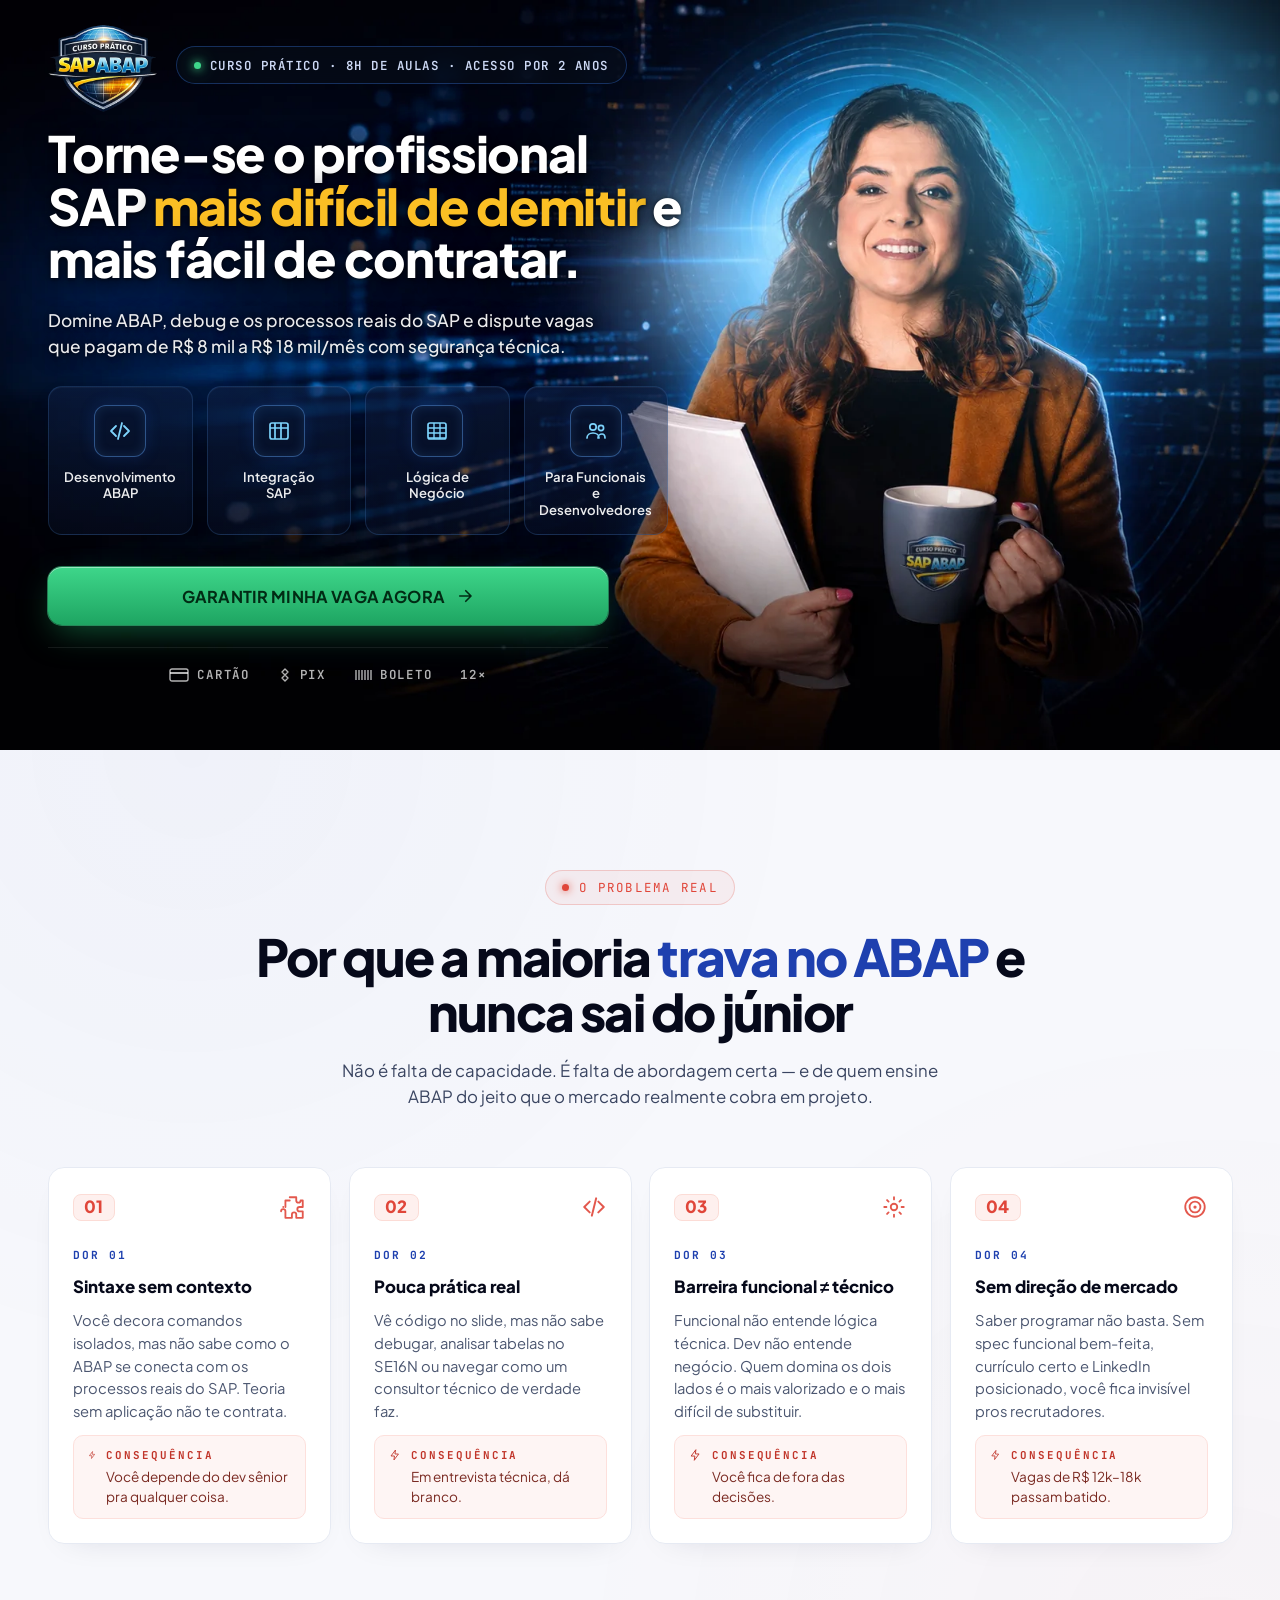
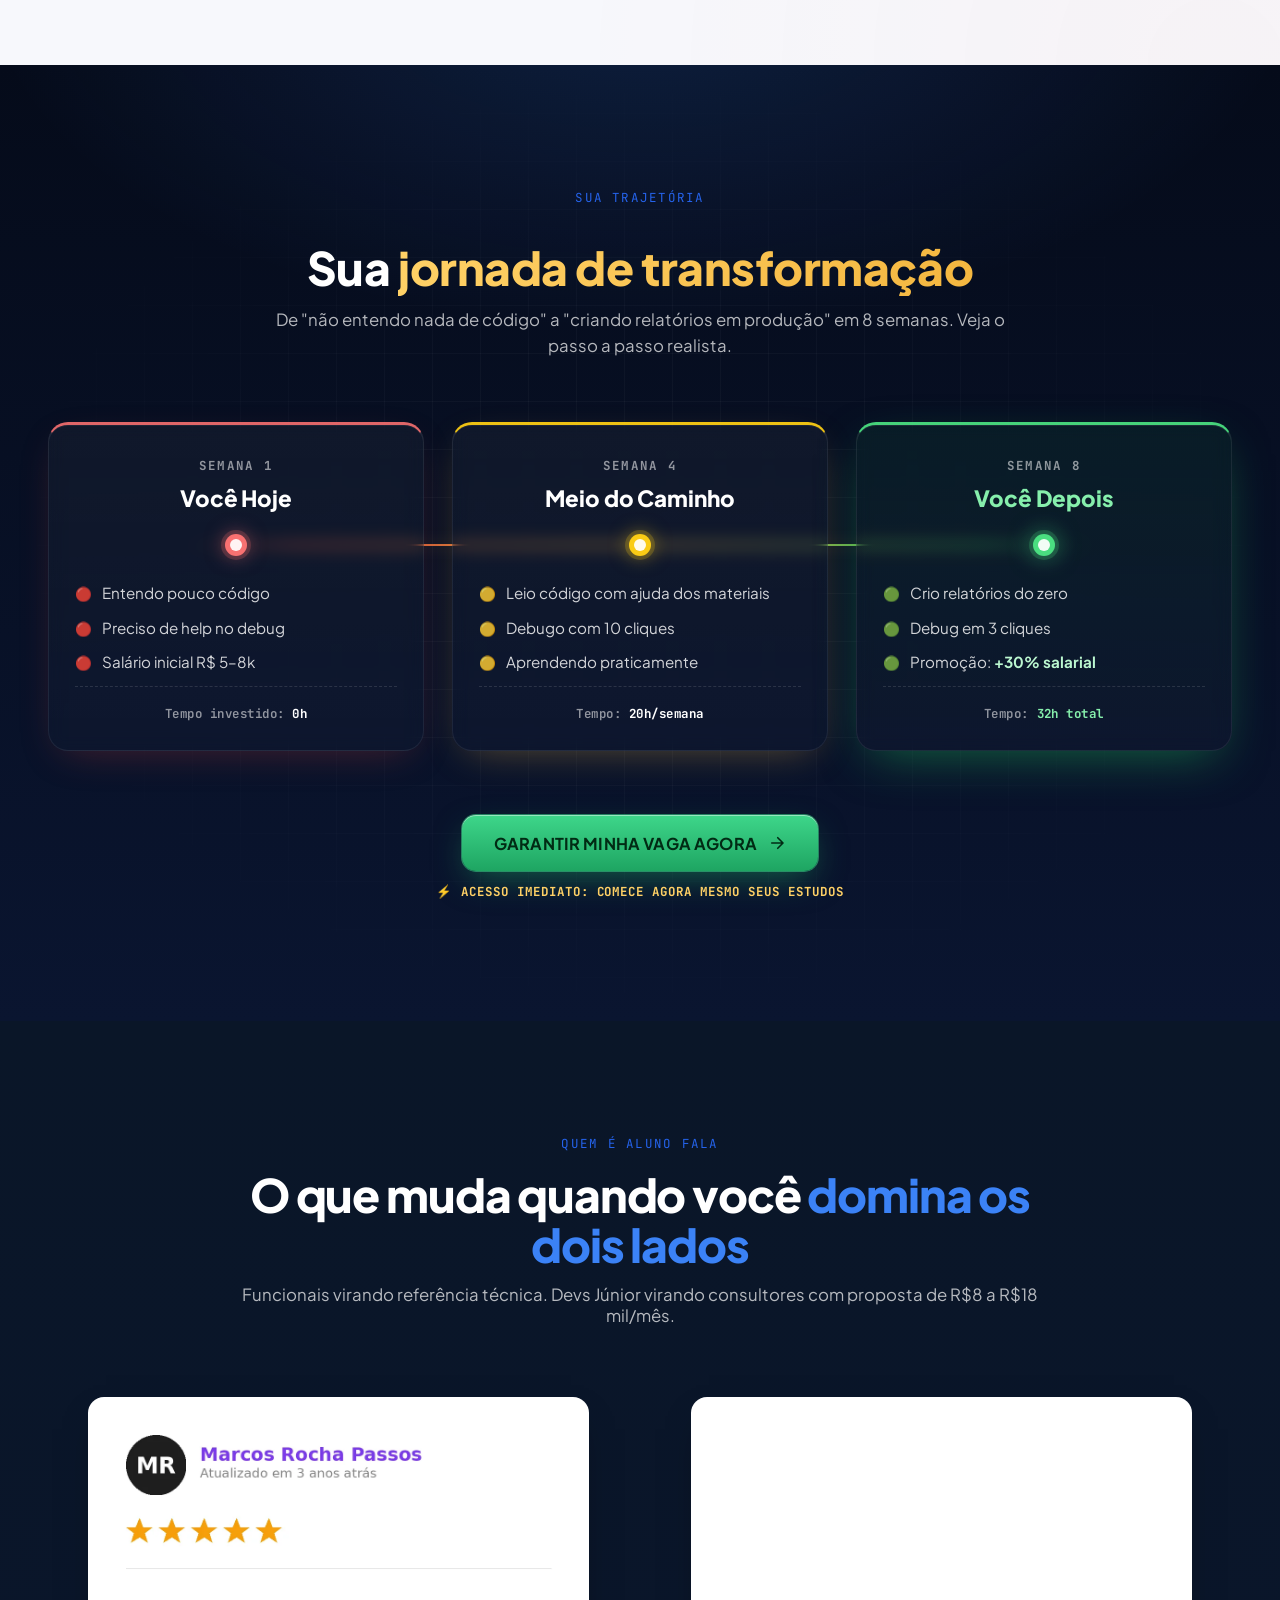
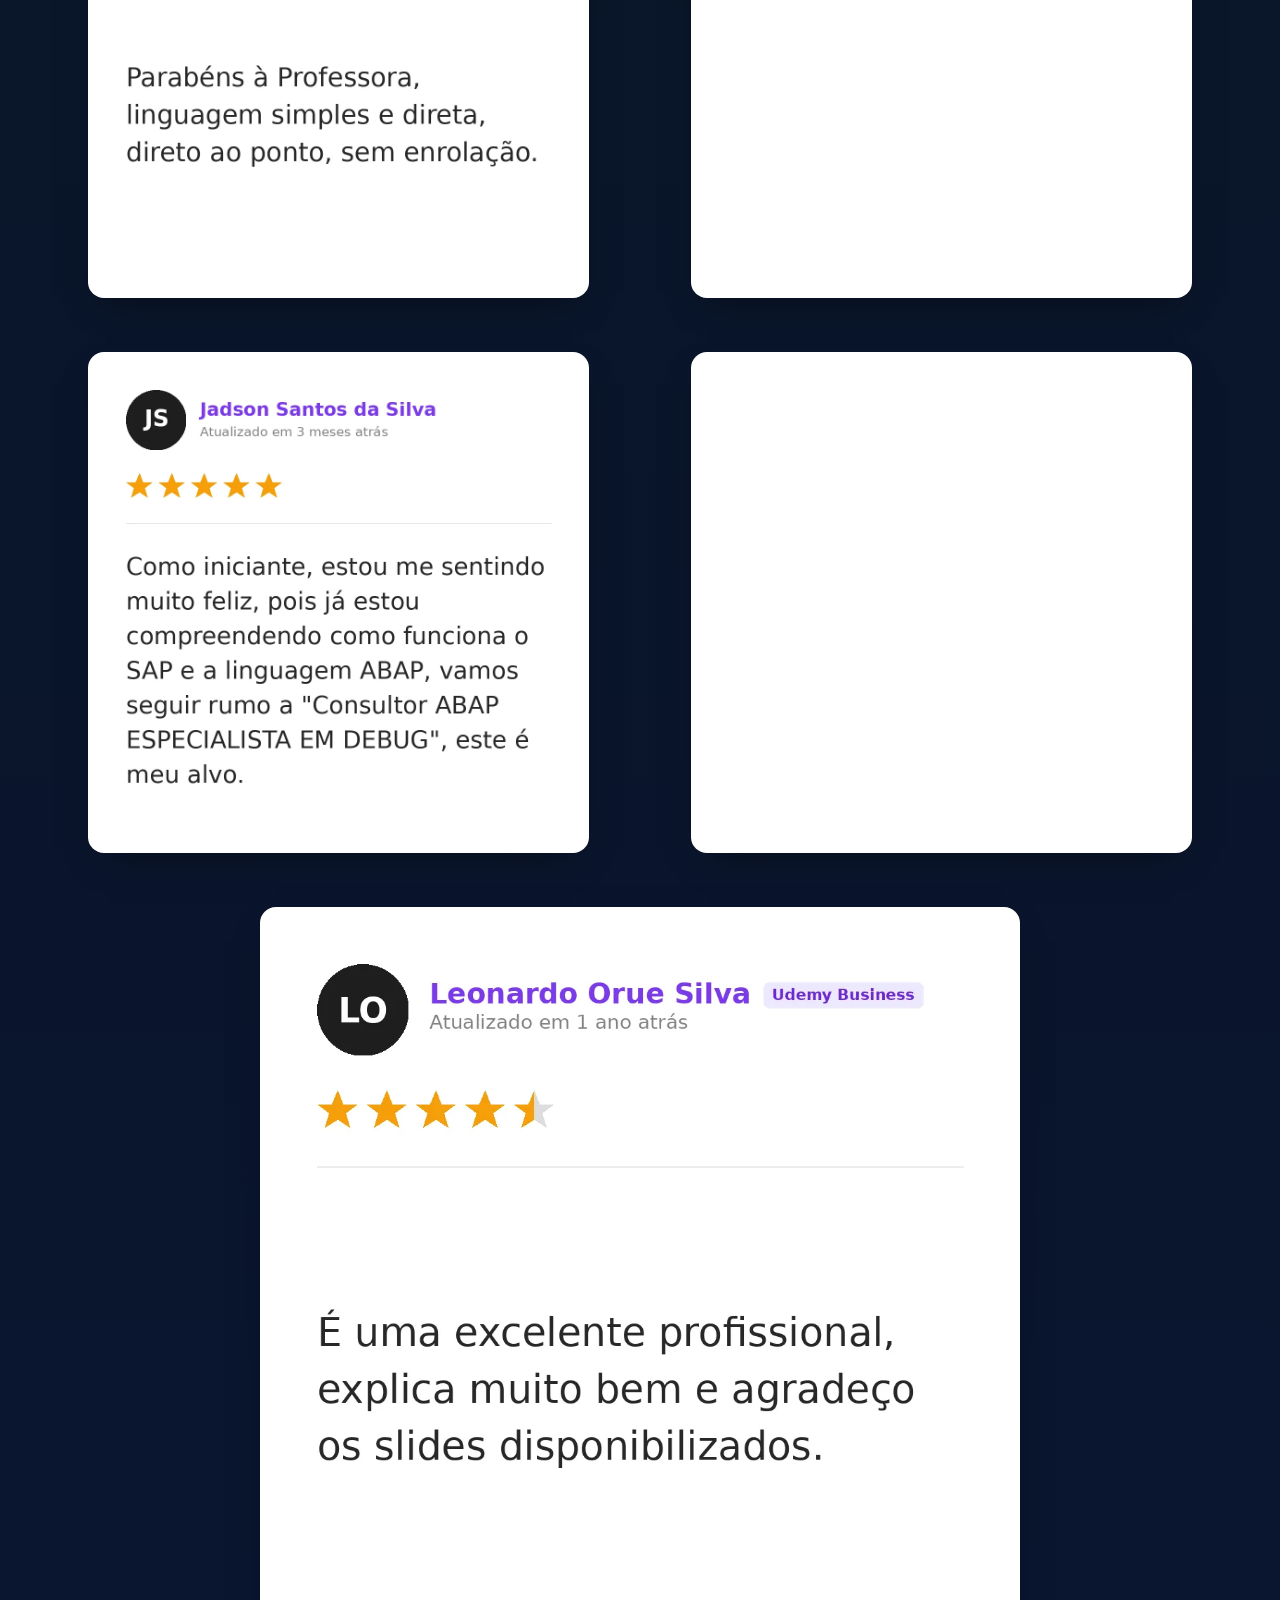
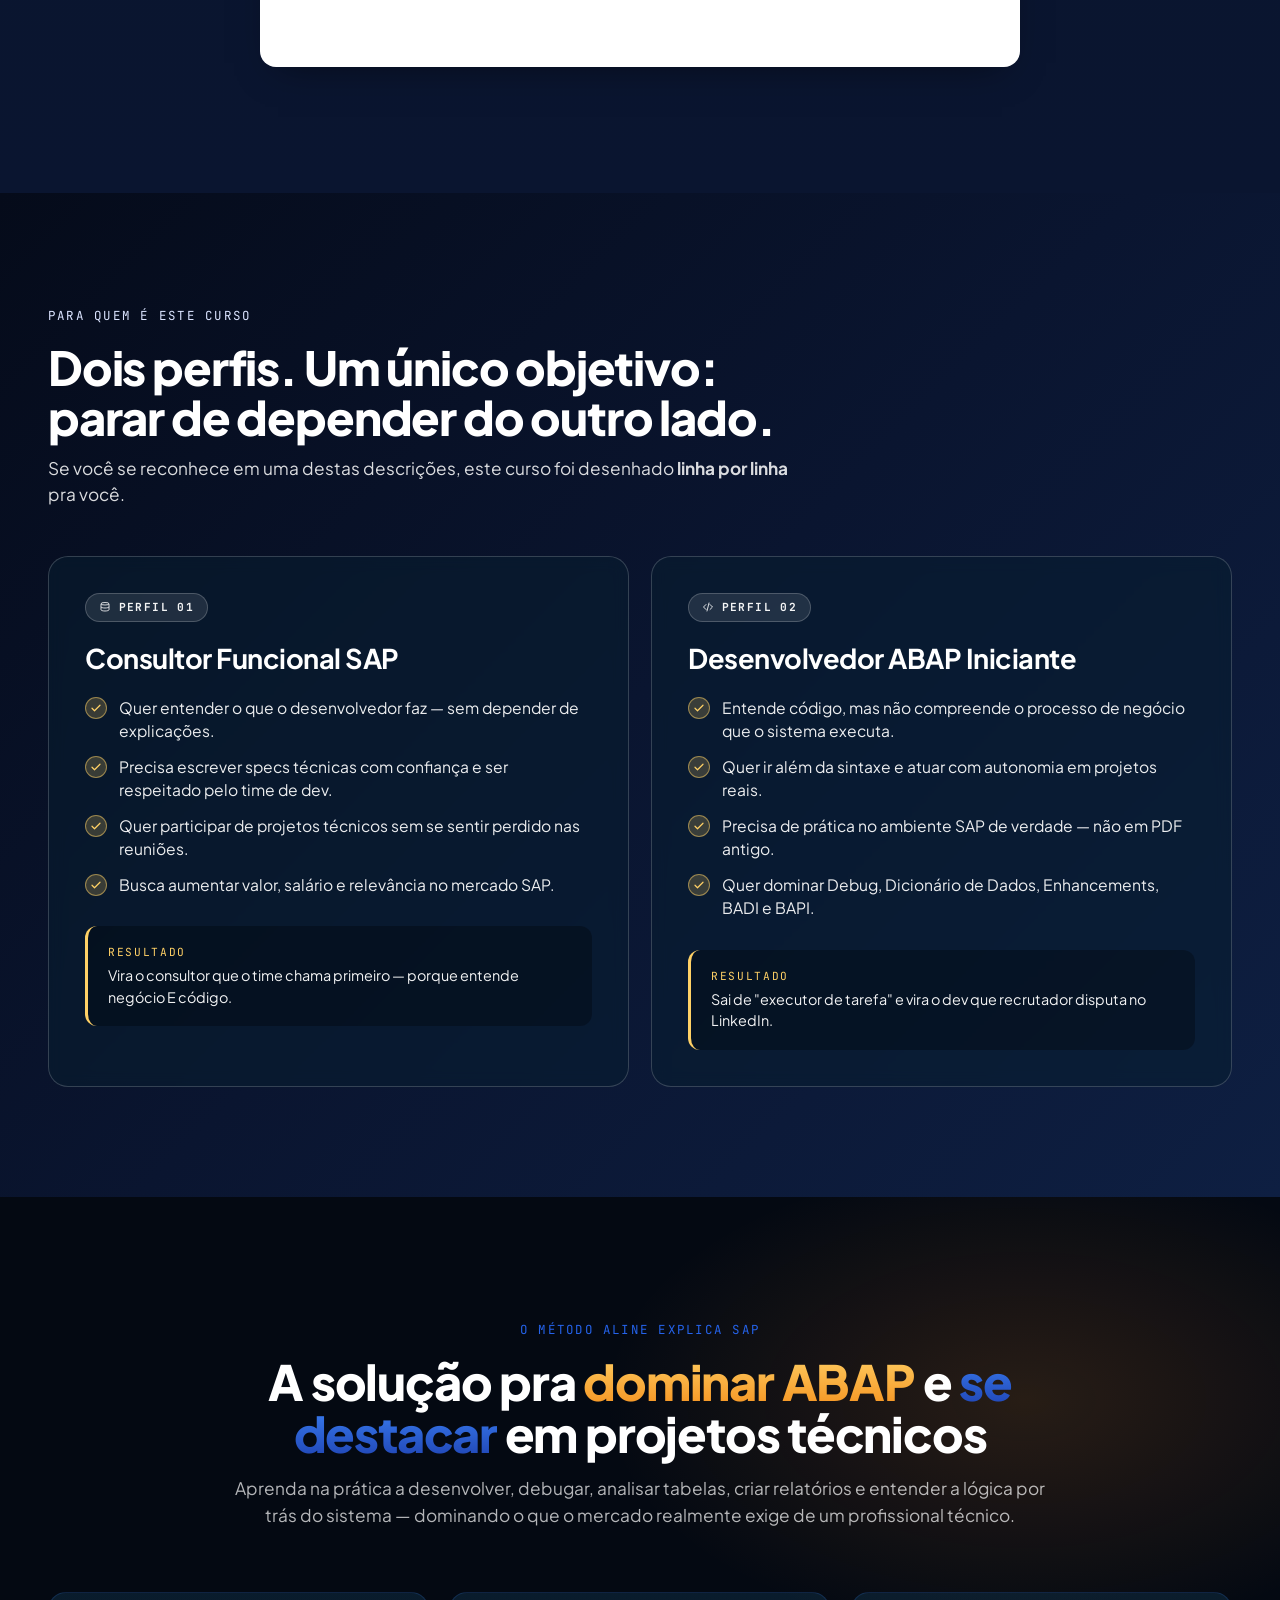
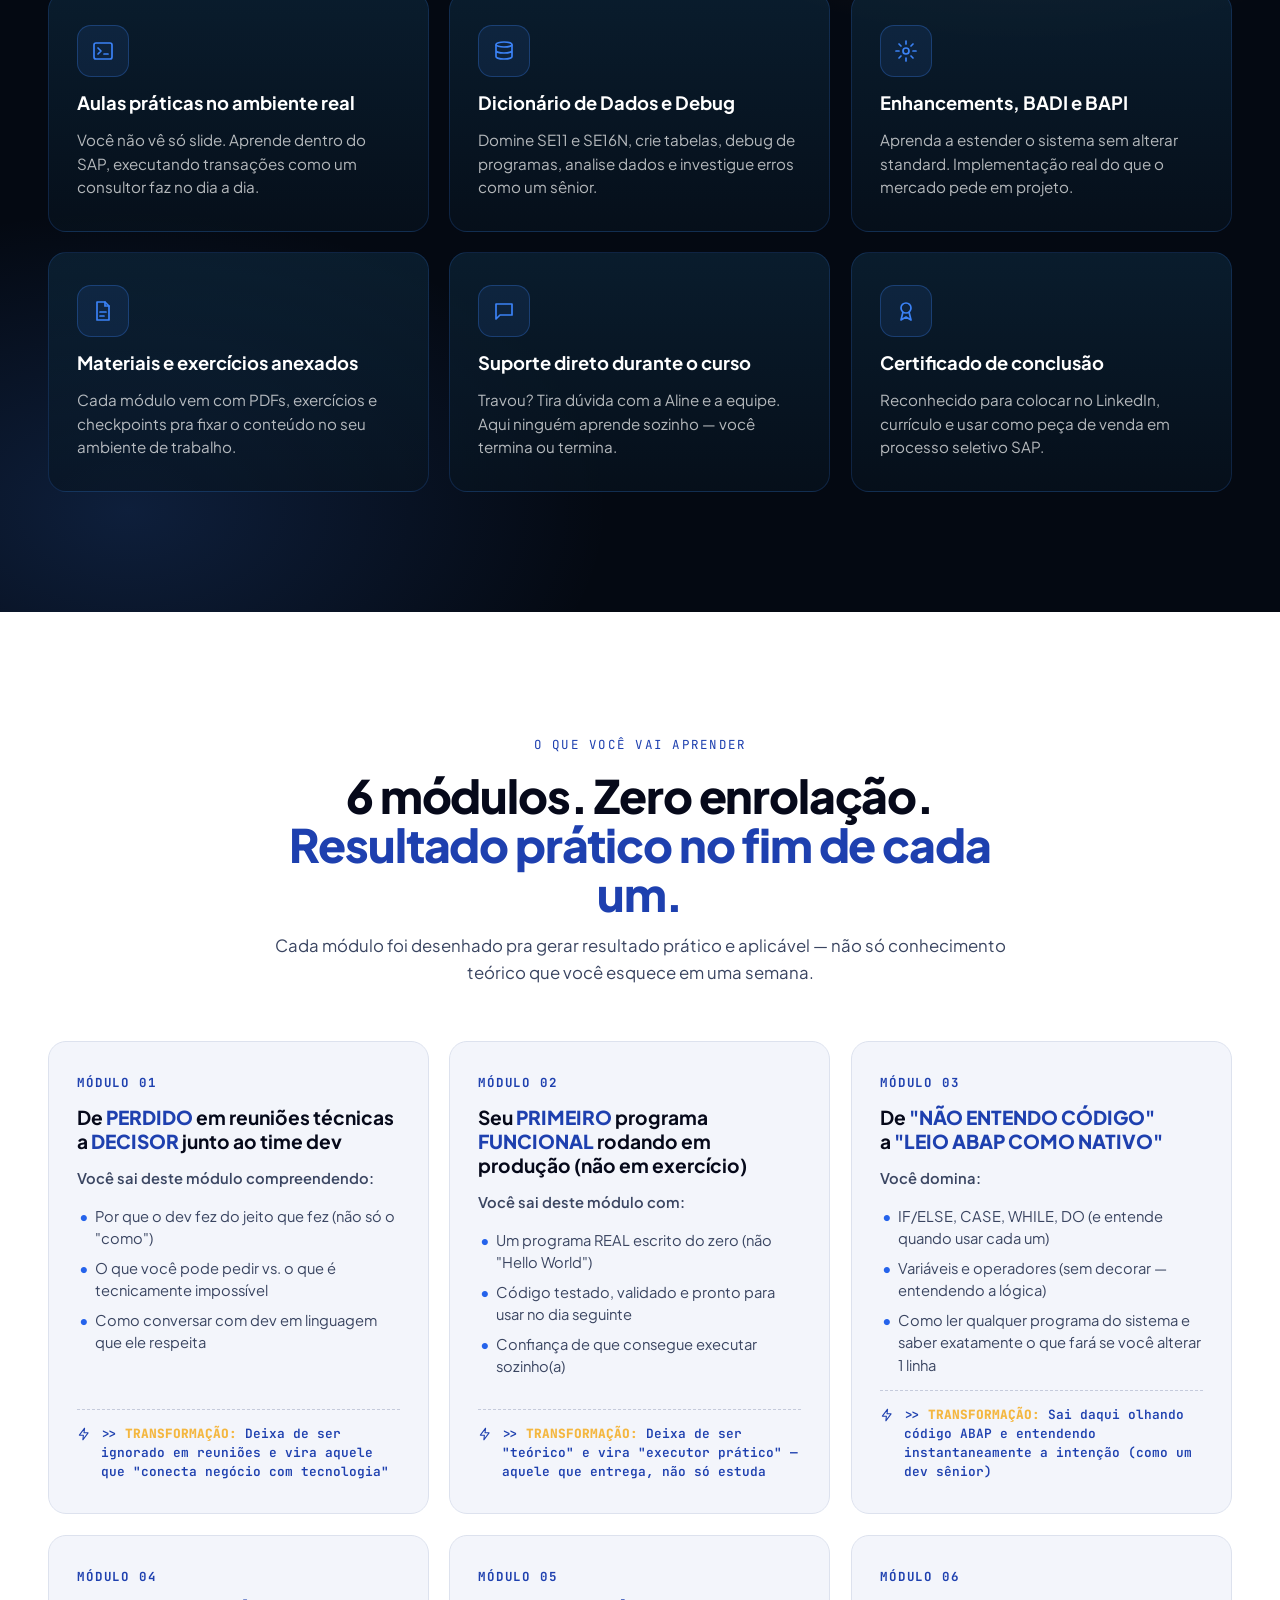
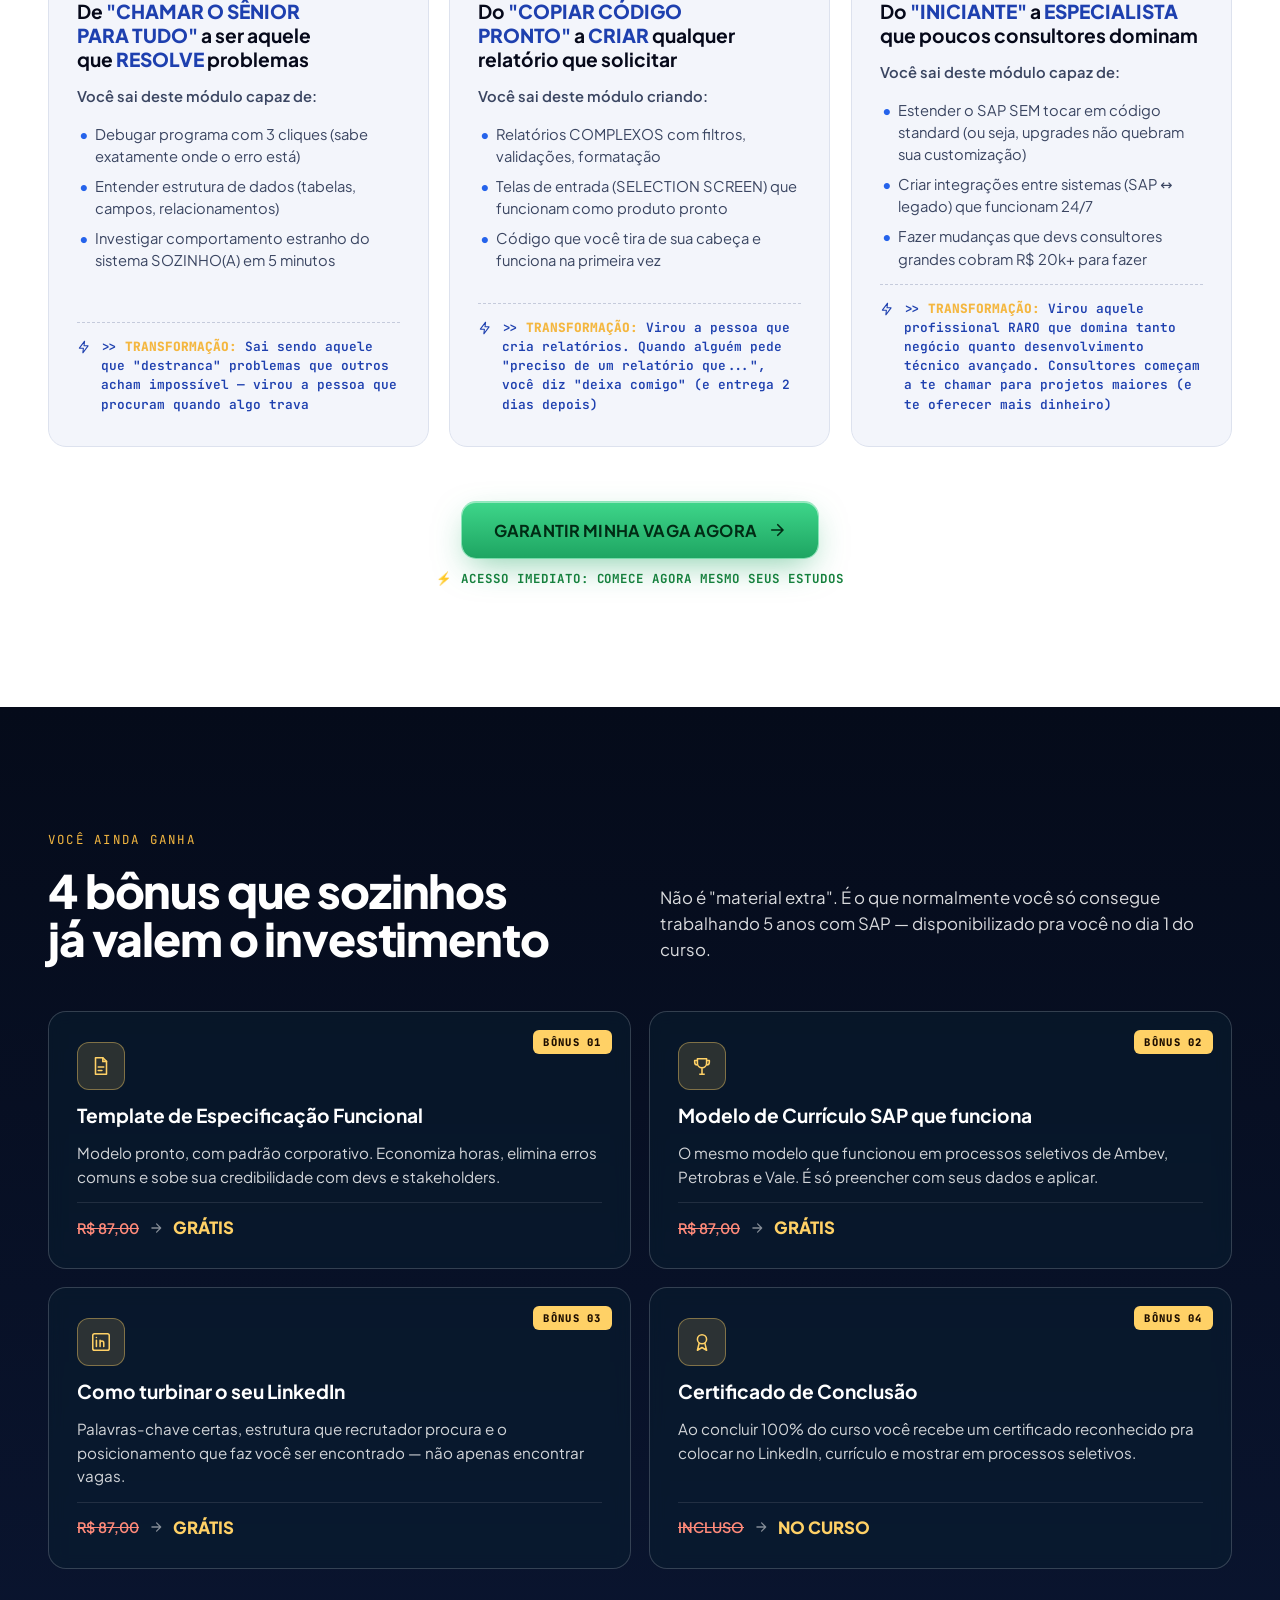
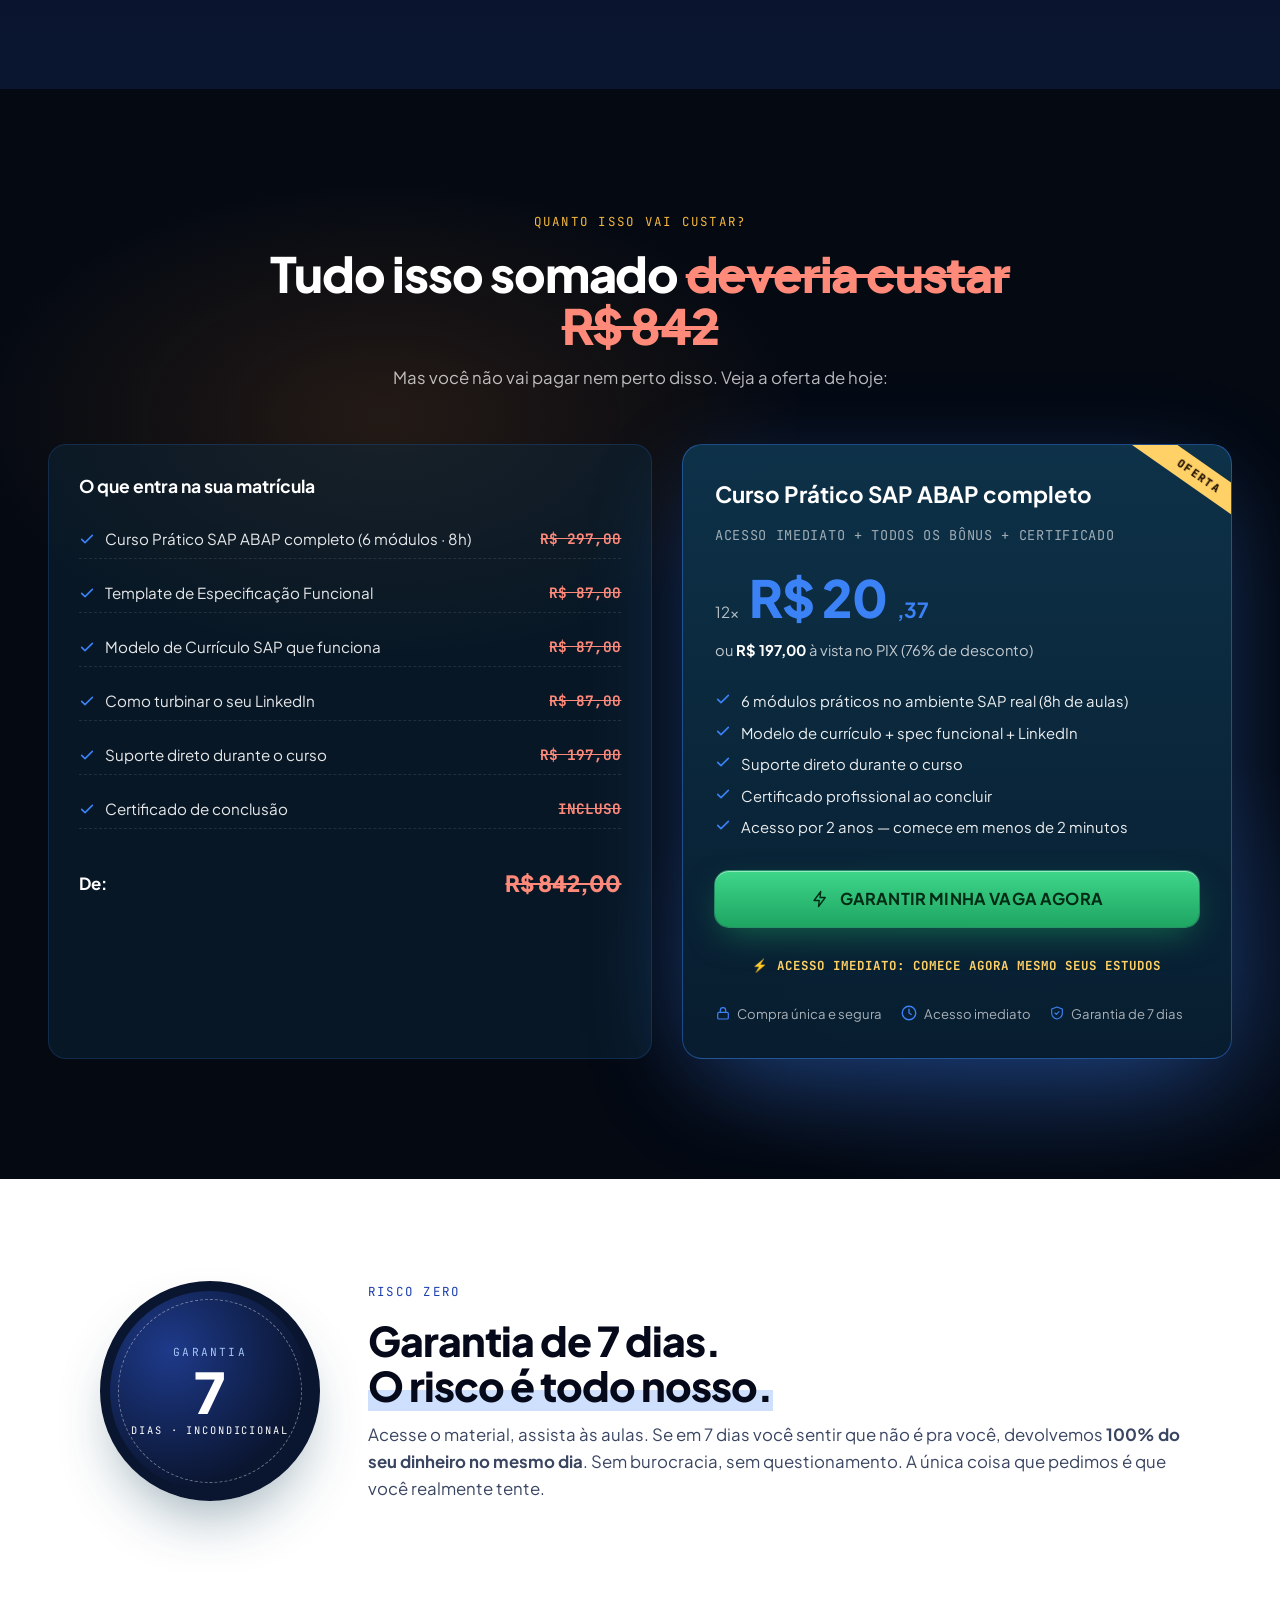
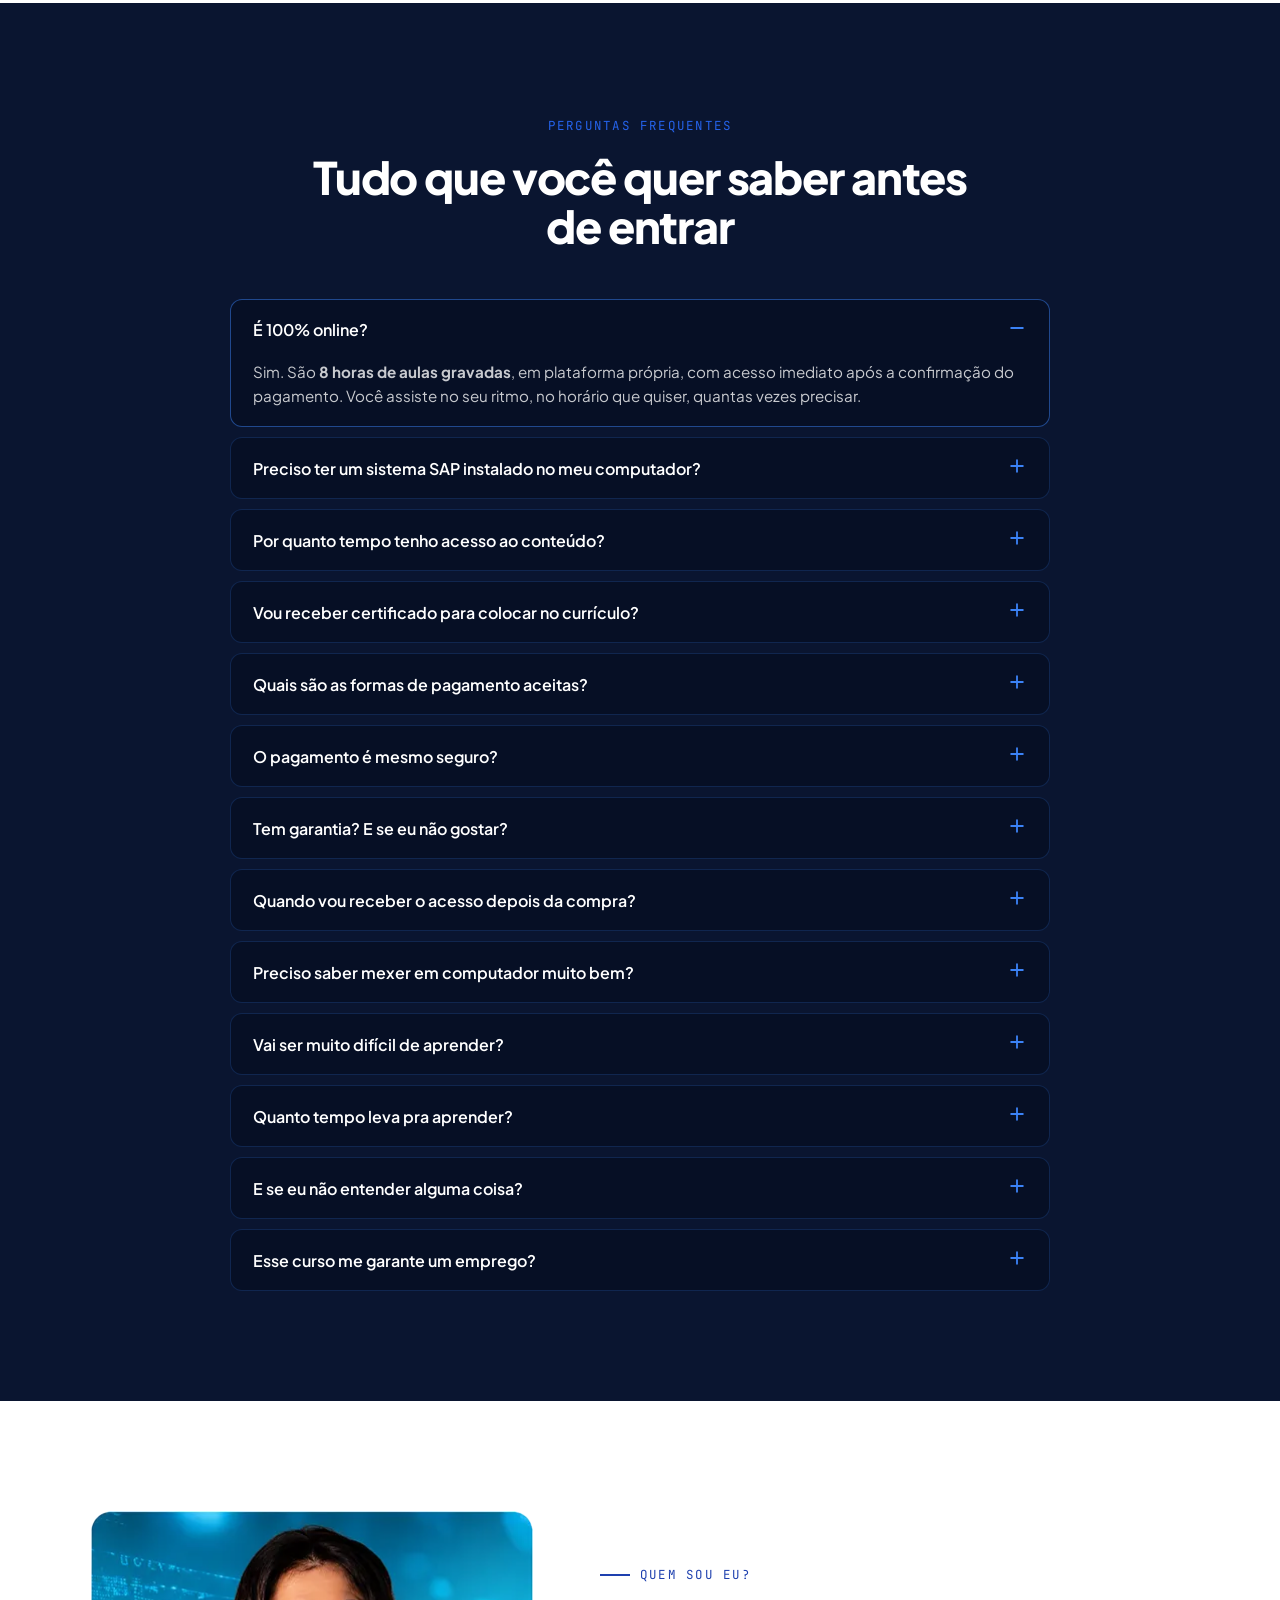
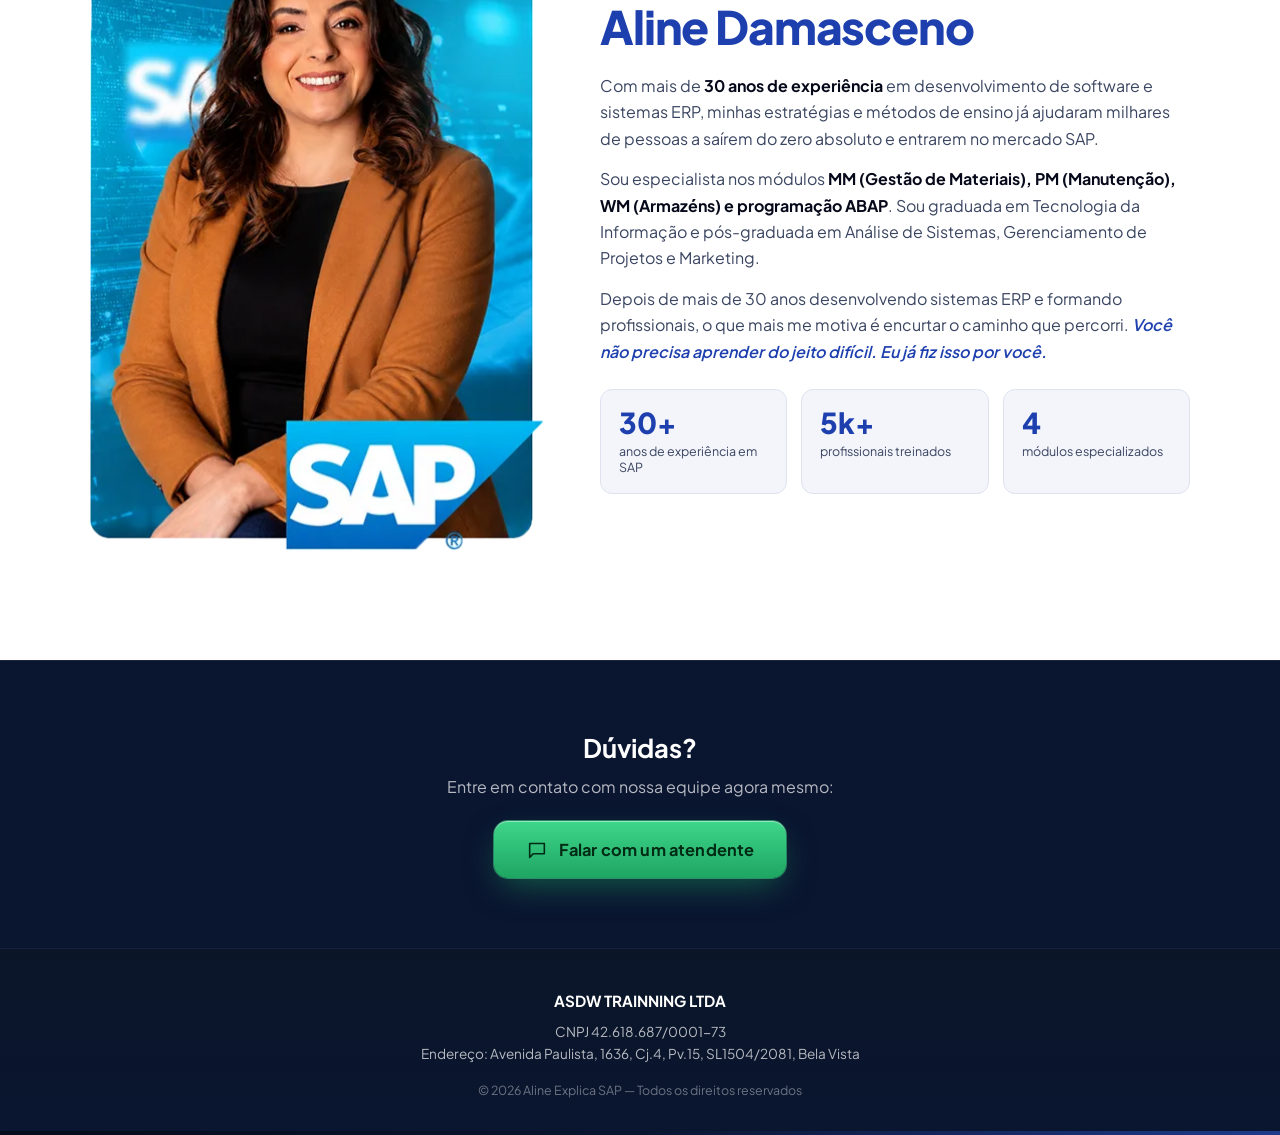
==== commit b1dae431: "Converte imagens de depoimentos para WebP e atualiza referências no HTML" ====
--- a/index.html
+++ b/index.html
@@ -358,31 +358,31 @@
       </div>
       <div class="depoimentos__grid" data-reveal-group>
         <figure class="depoimentos__card depoimentos__card--img" data-reveal>
-          <img src="assets/depoimentos/depoimento1.jpeg"
+          <img src="assets/depoimentos/depoimento1.webp"
             alt="Depoimento de Marcos Rocha Passos — 5 estrelas: Parabéns à Professora, linguagem simples e direta, direto ao ponto, sem enrolação."
             loading="lazy" decoding="async" />
         </figure>
 
         <figure class="depoimentos__card depoimentos__card--img" data-reveal>
-          <img src="assets/depoimentos/depoimento2.jpeg"
+          <img src="assets/depoimentos/depoimento2.webp"
             alt="Depoimento de Luís Mateus Billar Antonietti — 5 estrelas: Curso extremamente didático! Indico muito para quem é iniciante!"
             loading="lazy" decoding="async" />
         </figure>
 
         <figure class="depoimentos__card depoimentos__card--img" data-reveal>
-          <img src="assets/depoimentos/depoimento3.jpeg"
+          <img src="assets/depoimentos/depoimento3.webp"
             alt="Depoimento de Jadson Santos da Silva — 5 estrelas: Como iniciante, estou me sentindo muito feliz, pois já estou compreendendo como funciona o SAP e a linguagem ABAP. Vamos seguir rumo a Consultor ABAP especialista em debug, este é meu alvo."
             loading="lazy" decoding="async" />
         </figure>
 
         <figure class="depoimentos__card depoimentos__card--img" data-reveal>
-          <img src="assets/depoimentos/depoimento4.jpeg"
+          <img src="assets/depoimentos/depoimento4.webp"
             alt="Depoimento de Mauro Rodolfo Ferreira da Silveira — 5 estrelas: Muito didático e direto ao ponto. Exatamente o que estava precisando para entrar no mundo dos ABAPs, pois na empresa que estou atualmente está precisando demais de ABAP. Espero estar no caminho certo."
             loading="lazy" decoding="async" />
         </figure>
 
         <figure class="depoimentos__card depoimentos__card--img depoimentos__card--wide" data-reveal>
-          <img src="assets/depoimentos/depoimento5.jpeg"
+          <img src="assets/depoimentos/depoimento5.webp"
             alt="Depoimento de Leonardo Orue Silva (Udemy Business) — 4,5 estrelas: É uma excelente profissional, explica muito bem e agradeço os slides disponibilizados."
             loading="lazy" decoding="async" />
         </figure>
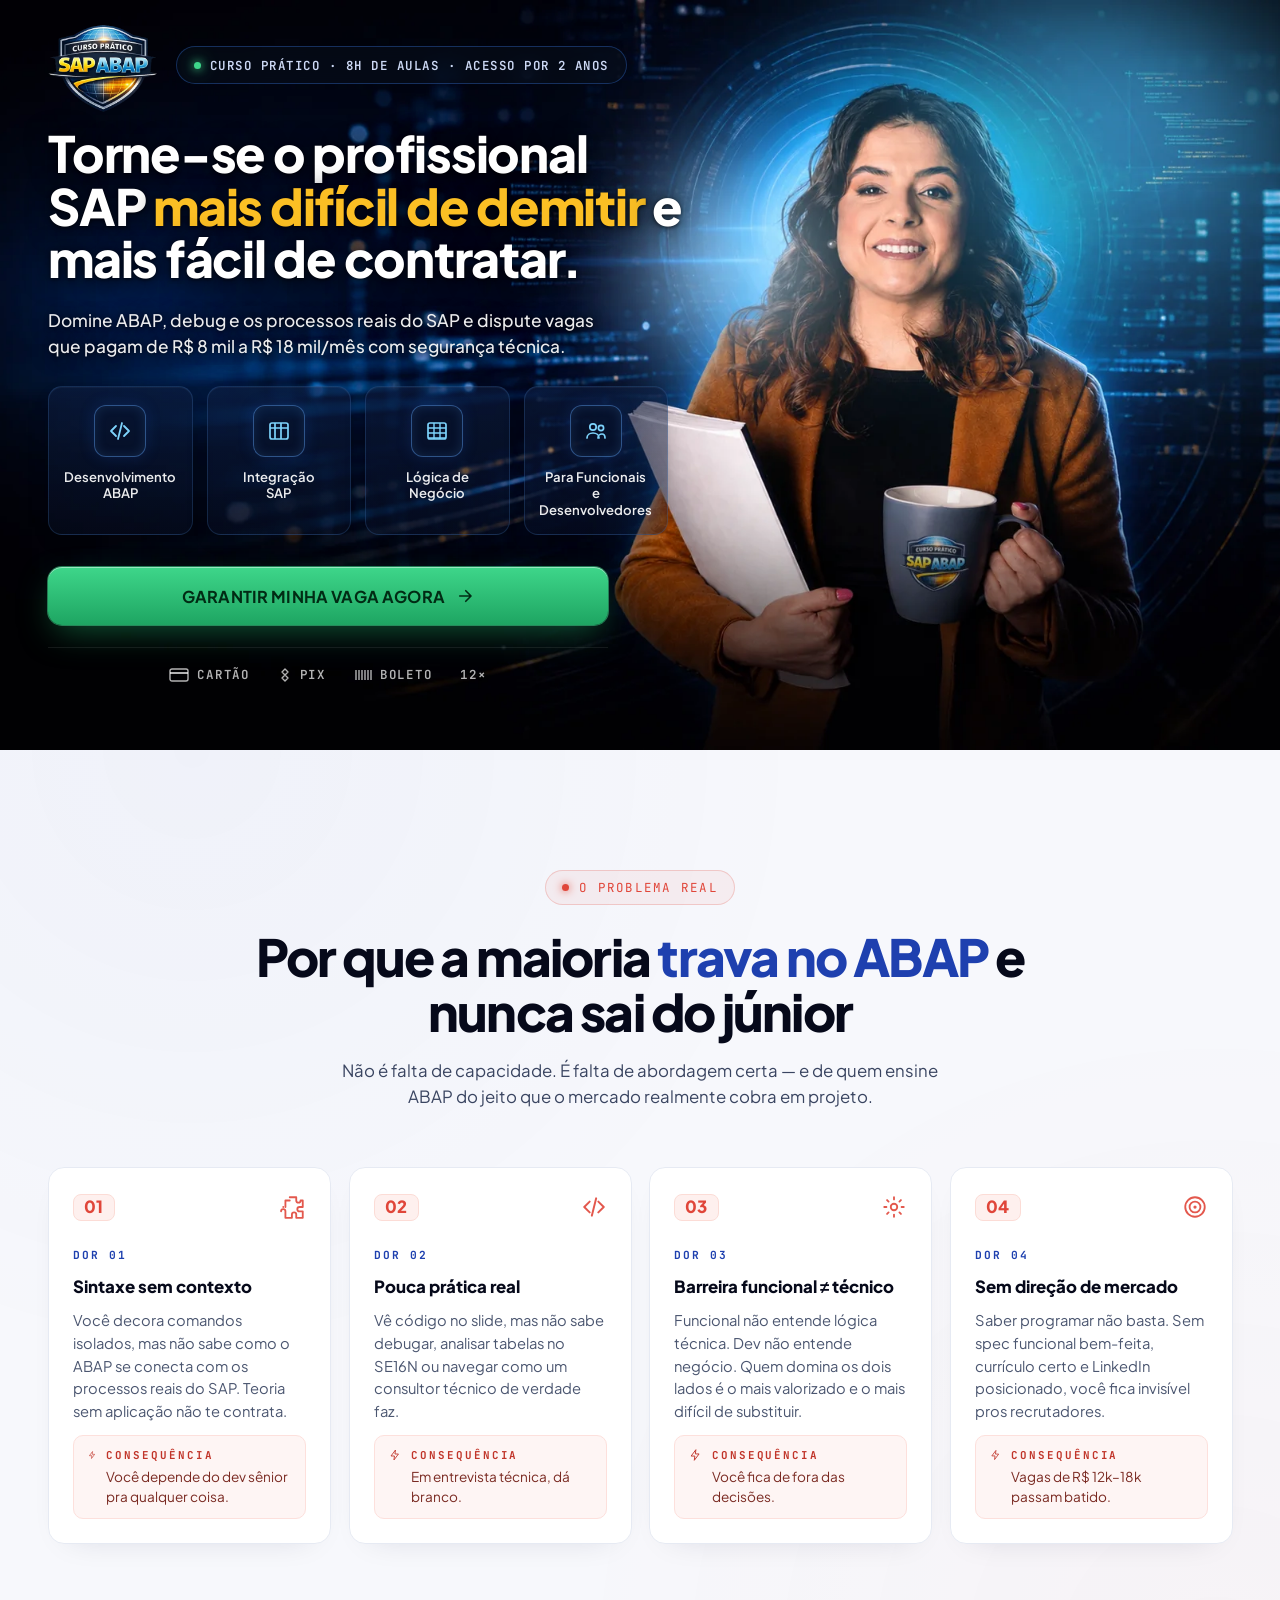
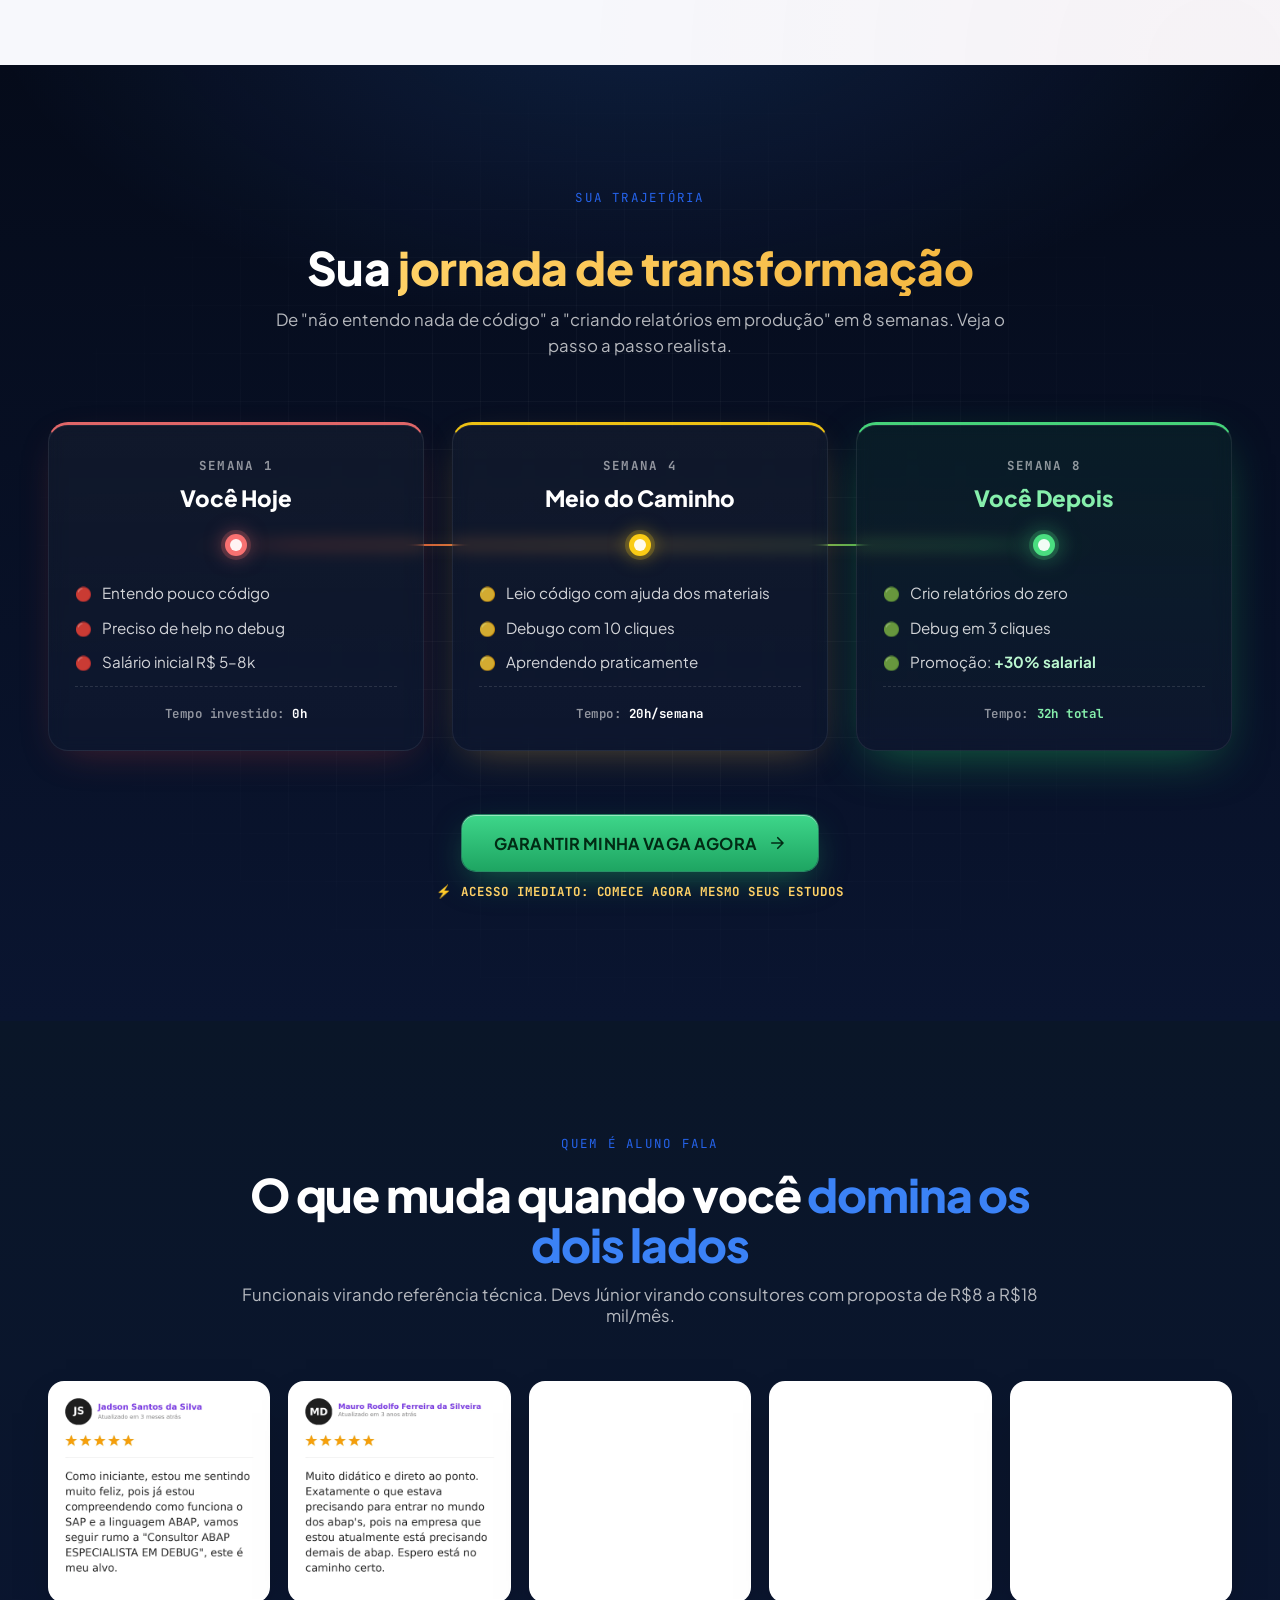
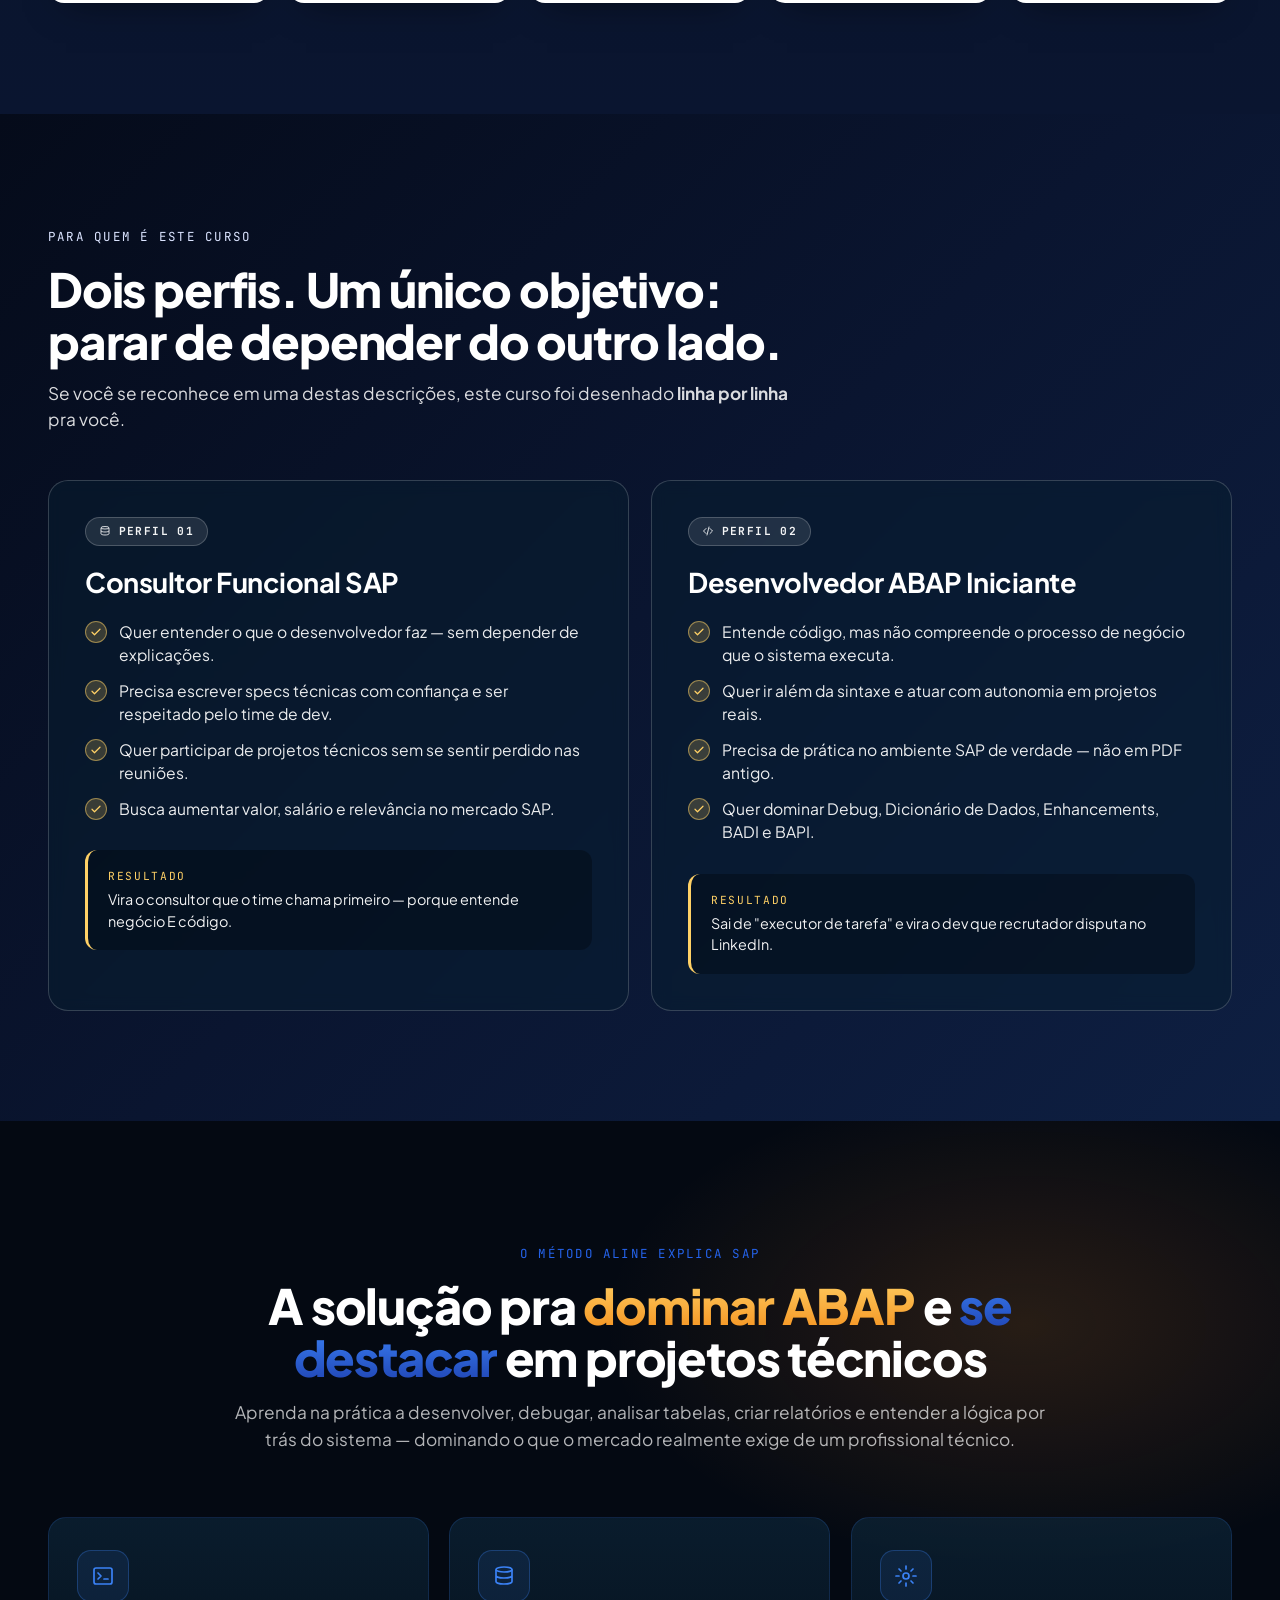
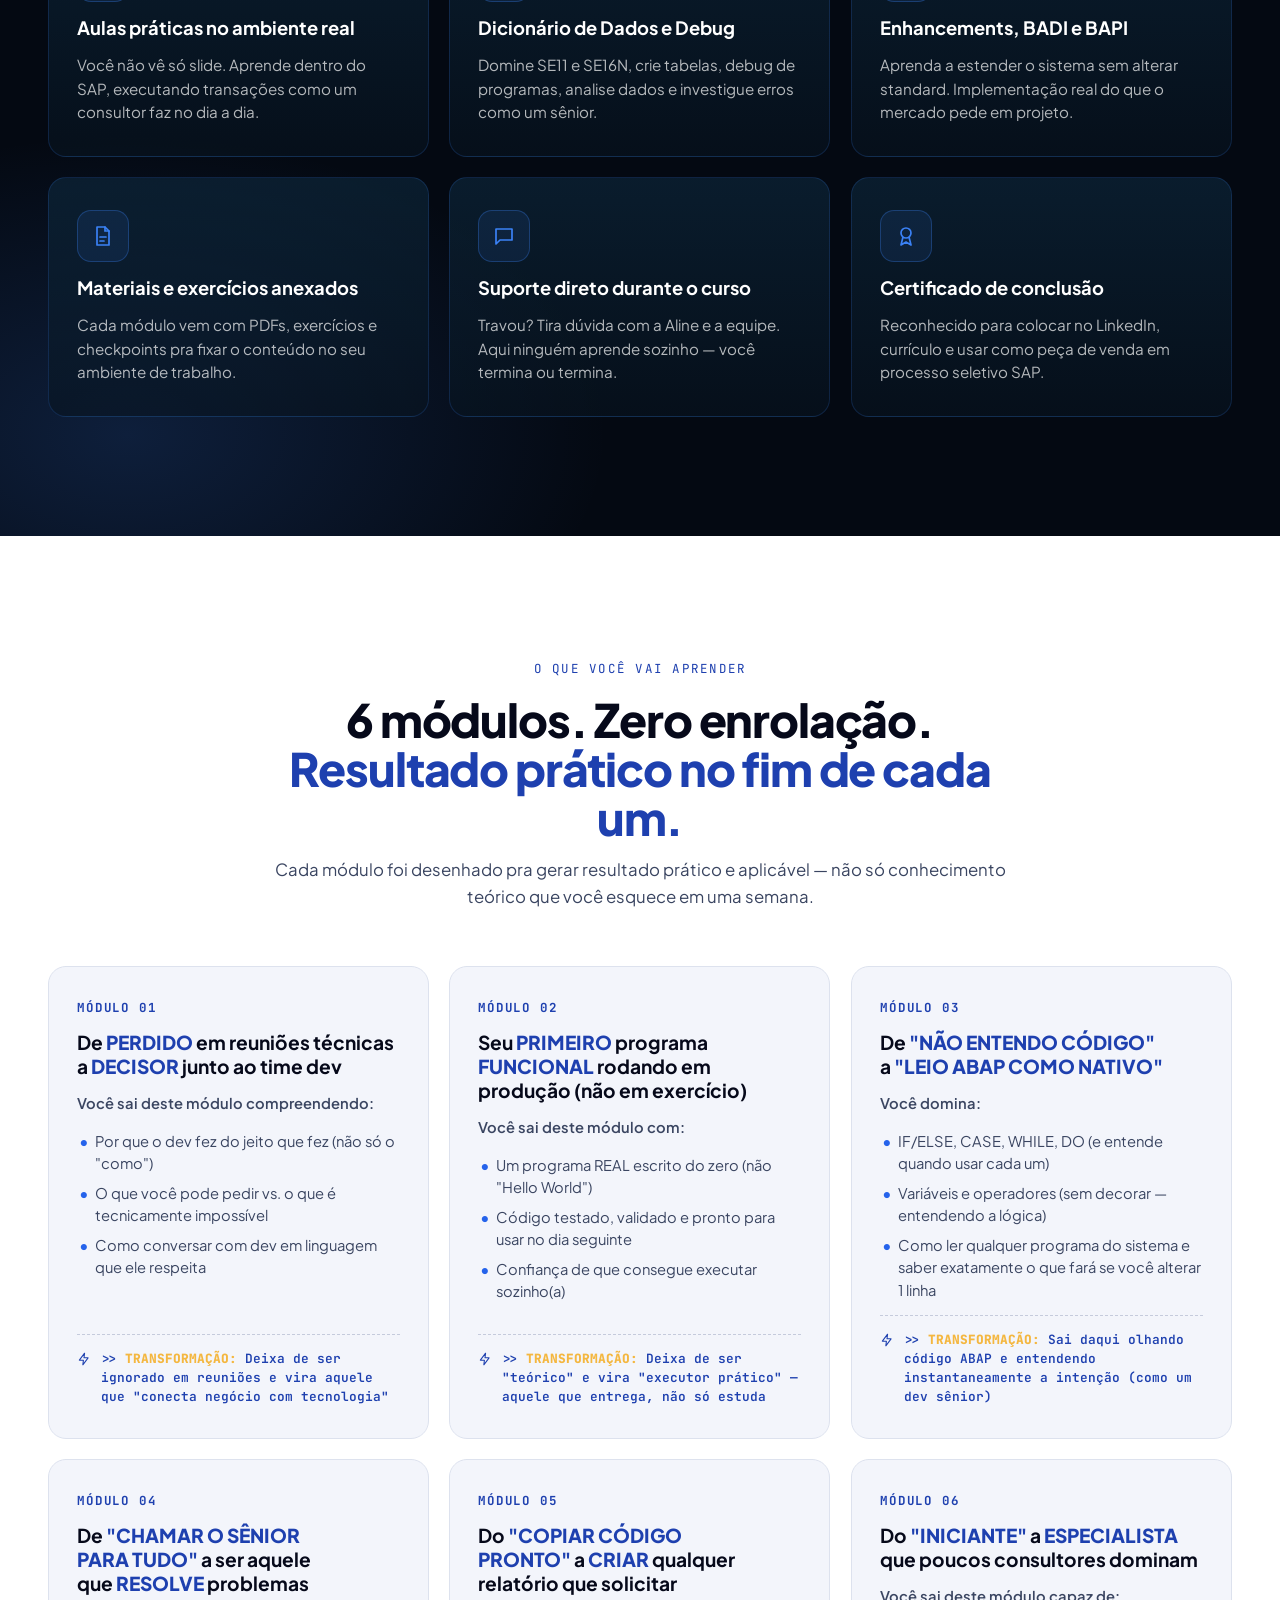
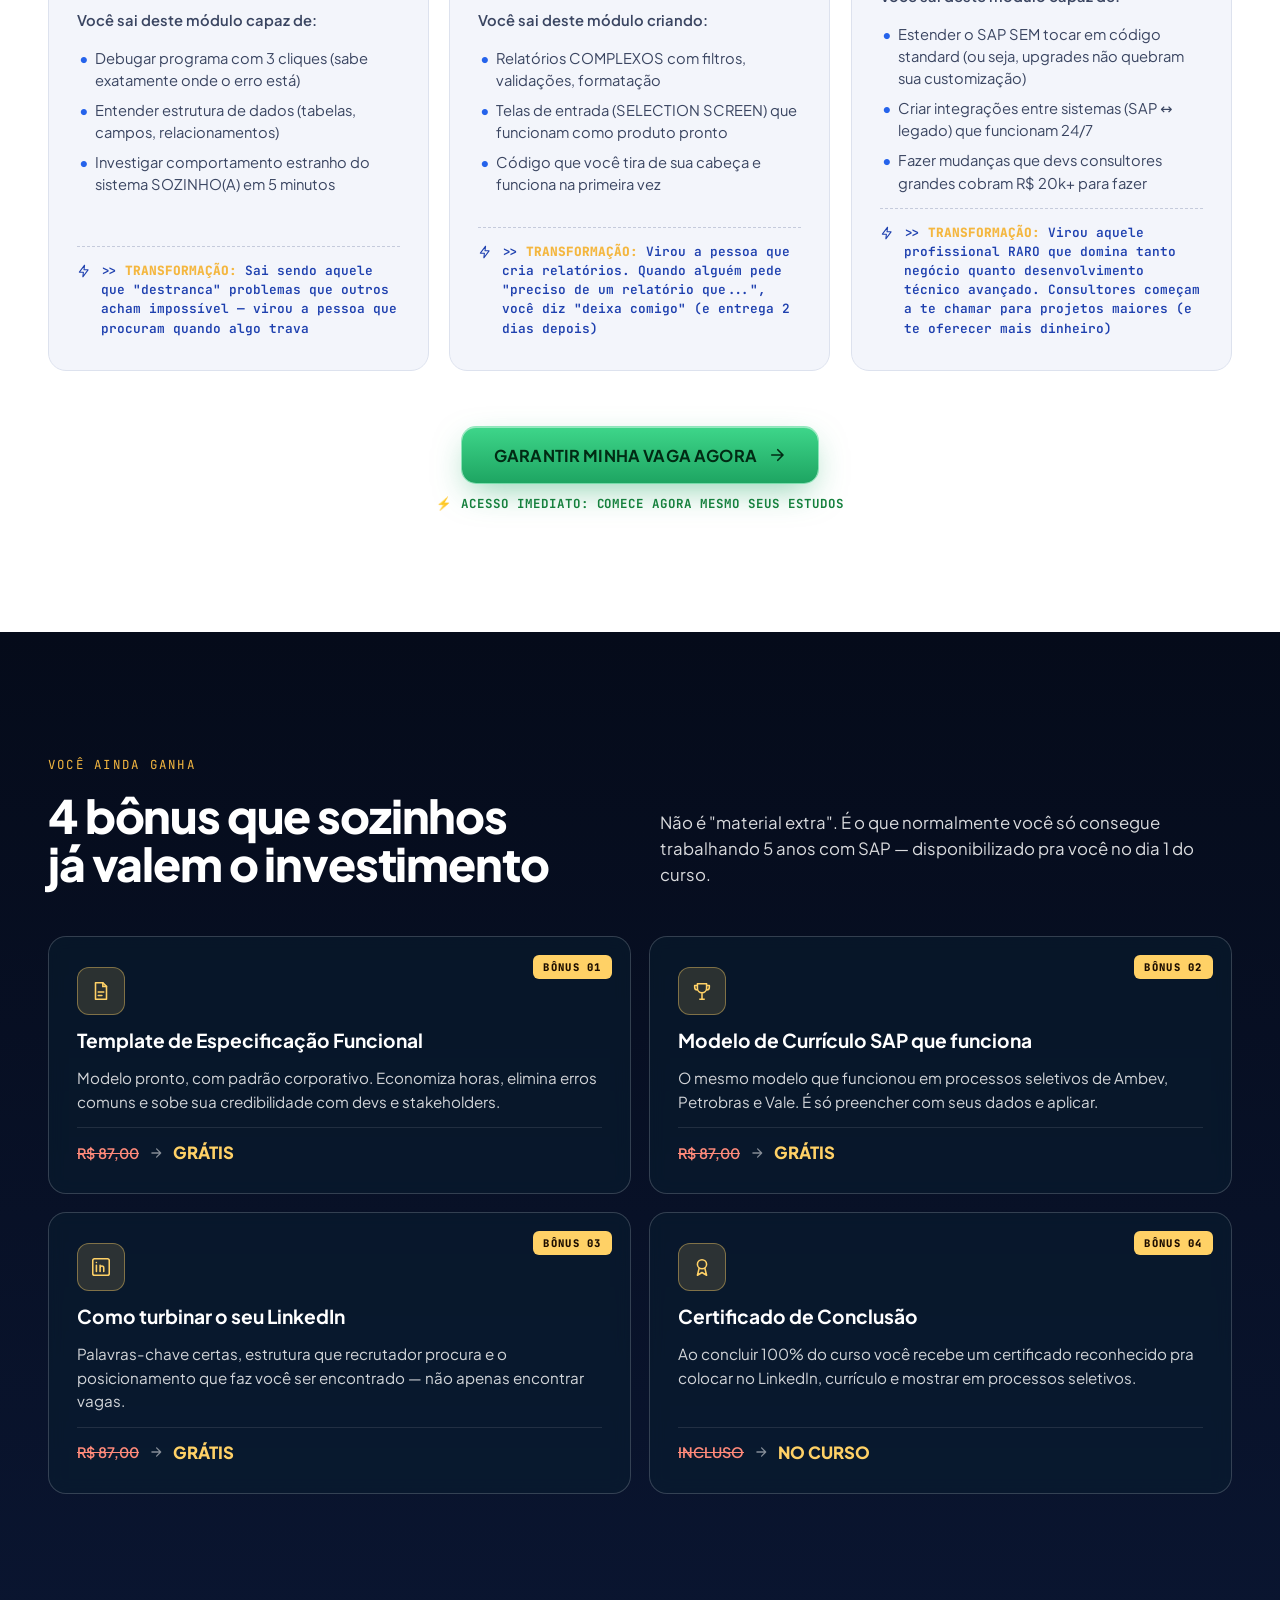
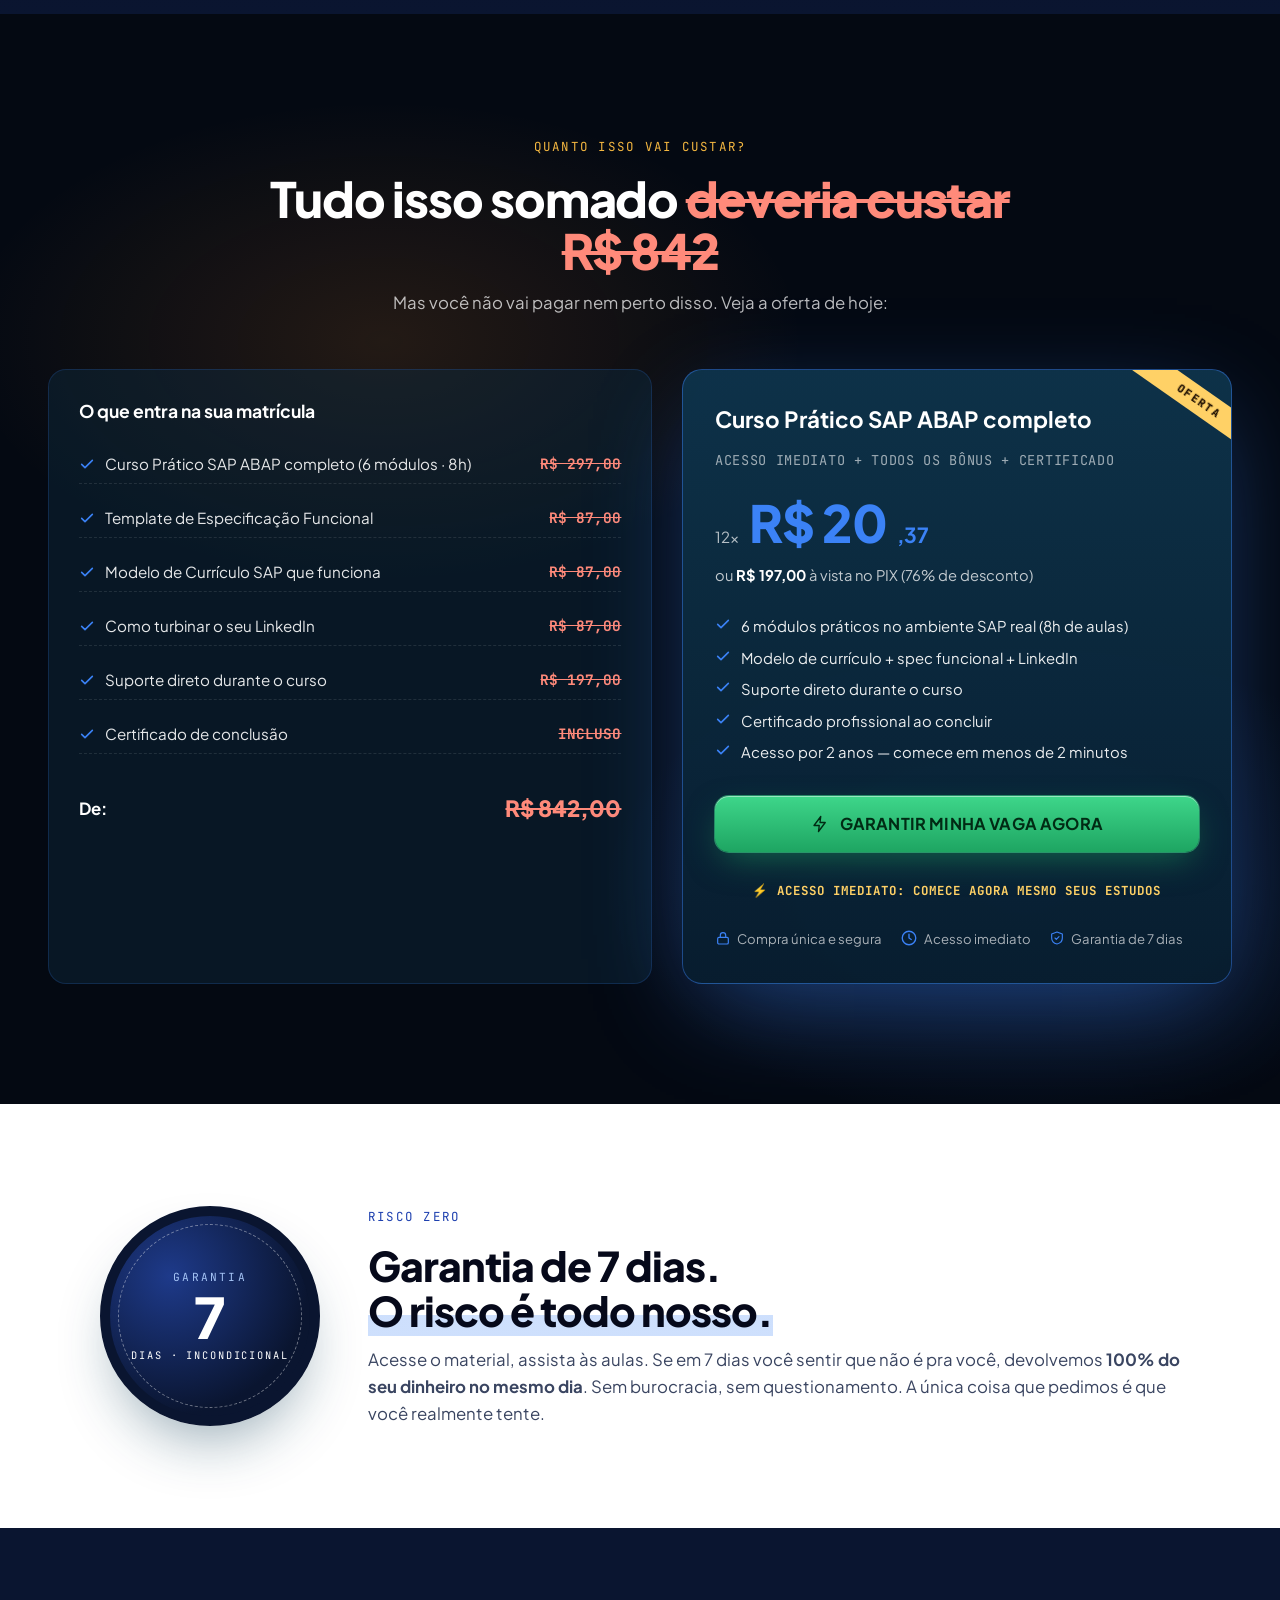
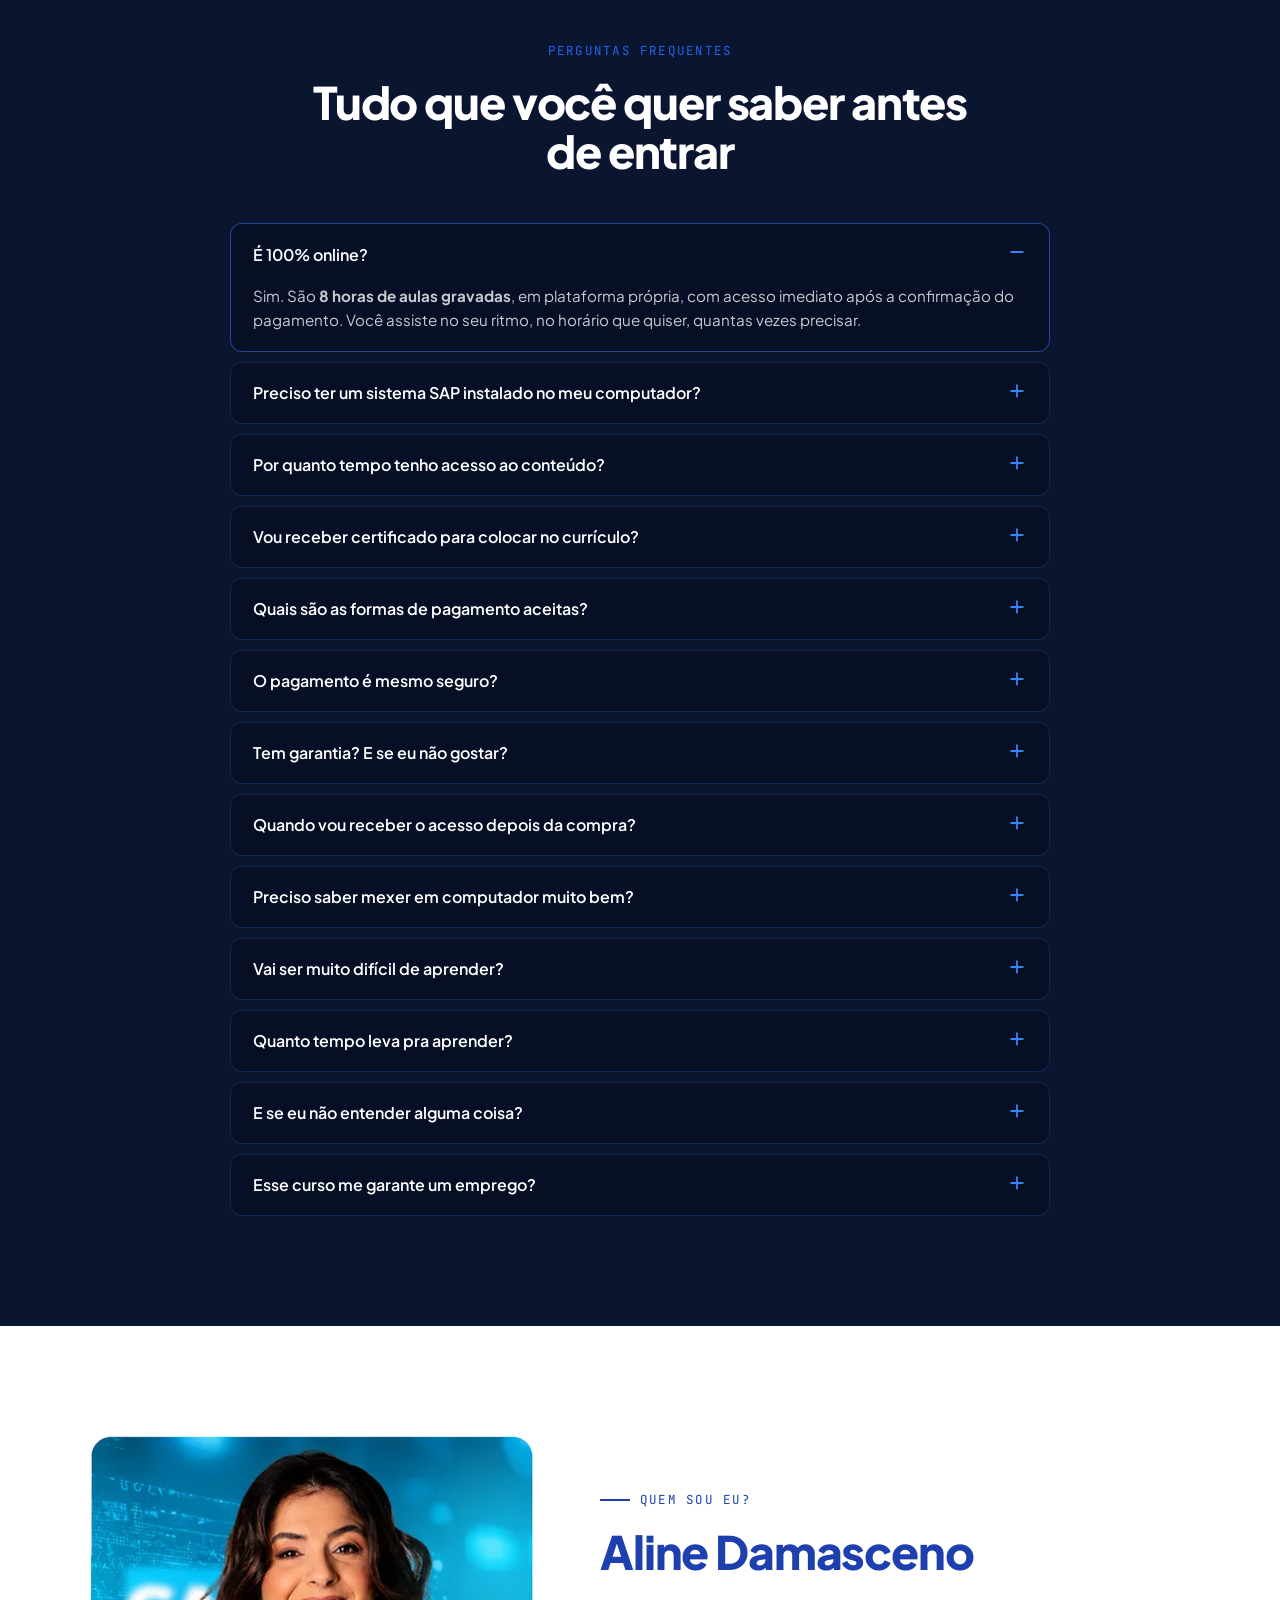
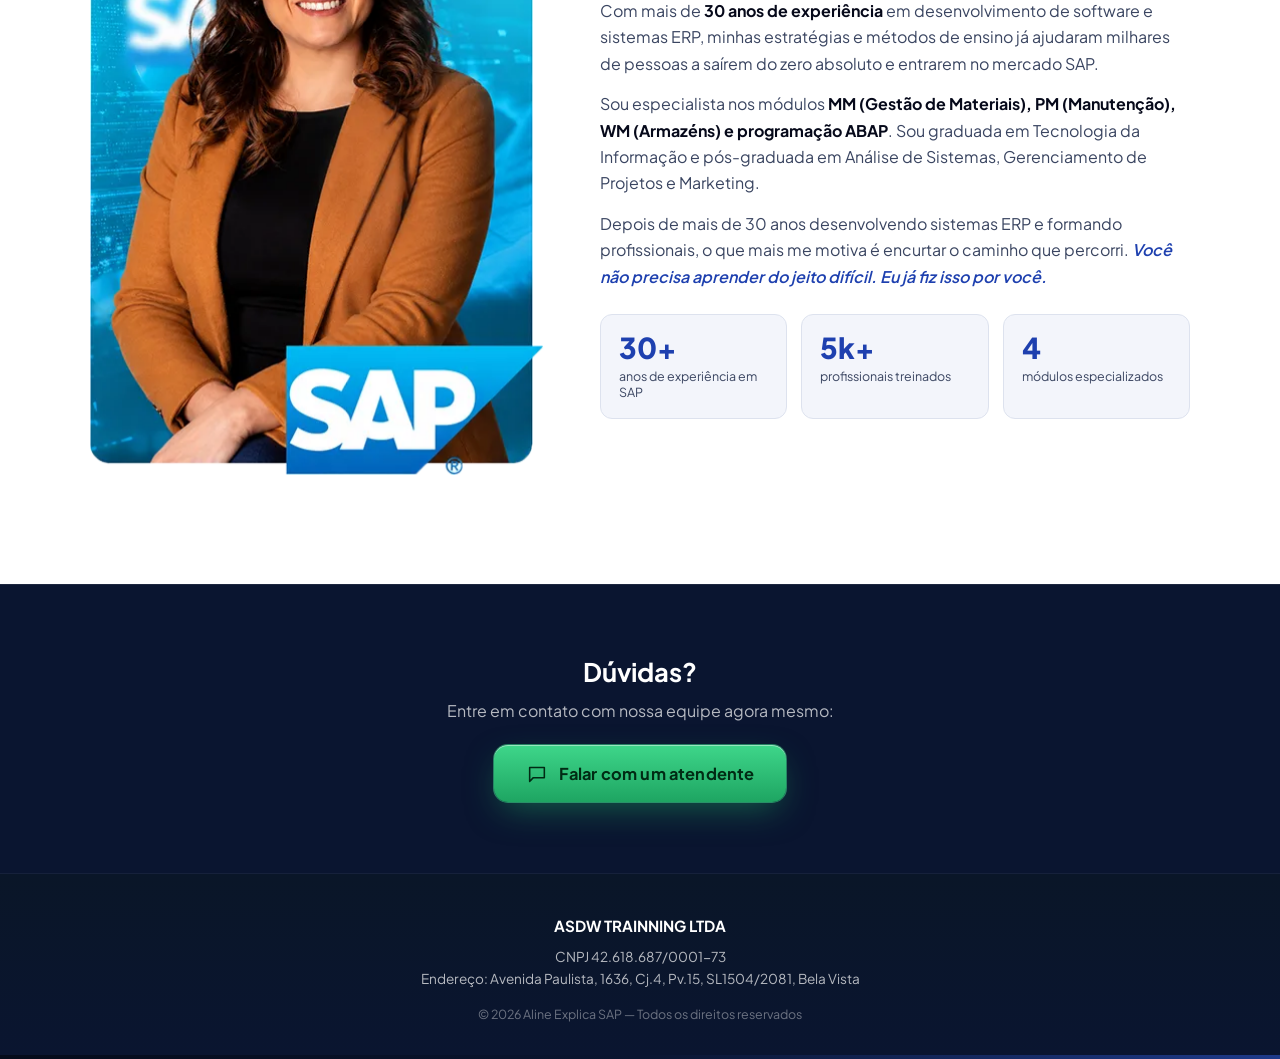
==== commit fab1b14b: "Implementa carrossel de depoimentos e ajustes de layout no sapabap" ====
--- a/index.html
+++ b/index.html
@@ -356,36 +356,56 @@
         <p class="depoimentos__sub">Funcionais virando referência técnica. Devs Júnior virando consultores com proposta
           de R$8 a R$18 mil/mês.</p>
       </div>
-      <div class="depoimentos__grid" data-reveal-group>
-        <figure class="depoimentos__card depoimentos__card--img" data-reveal>
-          <img src="assets/depoimentos/depoimento1.webp"
-            alt="Depoimento de Marcos Rocha Passos — 5 estrelas: Parabéns à Professora, linguagem simples e direta, direto ao ponto, sem enrolação."
-            loading="lazy" decoding="async" />
-        </figure>
-
-        <figure class="depoimentos__card depoimentos__card--img" data-reveal>
-          <img src="assets/depoimentos/depoimento2.webp"
-            alt="Depoimento de Luís Mateus Billar Antonietti — 5 estrelas: Curso extremamente didático! Indico muito para quem é iniciante!"
-            loading="lazy" decoding="async" />
-        </figure>
-
-        <figure class="depoimentos__card depoimentos__card--img" data-reveal>
-          <img src="assets/depoimentos/depoimento3.webp"
-            alt="Depoimento de Jadson Santos da Silva — 5 estrelas: Como iniciante, estou me sentindo muito feliz, pois já estou compreendendo como funciona o SAP e a linguagem ABAP. Vamos seguir rumo a Consultor ABAP especialista em debug, este é meu alvo."
-            loading="lazy" decoding="async" />
-        </figure>
-
-        <figure class="depoimentos__card depoimentos__card--img" data-reveal>
-          <img src="assets/depoimentos/depoimento4.webp"
-            alt="Depoimento de Mauro Rodolfo Ferreira da Silveira — 5 estrelas: Muito didático e direto ao ponto. Exatamente o que estava precisando para entrar no mundo dos ABAPs, pois na empresa que estou atualmente está precisando demais de ABAP. Espero estar no caminho certo."
-            loading="lazy" decoding="async" />
-        </figure>
-
-        <figure class="depoimentos__card depoimentos__card--img depoimentos__card--wide" data-reveal>
-          <img src="assets/depoimentos/depoimento5.webp"
-            alt="Depoimento de Leonardo Orue Silva (Udemy Business) — 4,5 estrelas: É uma excelente profissional, explica muito bem e agradeço os slides disponibilizados."
-            loading="lazy" decoding="async" />
-        </figure>
+      <div class="depoimentos__grid" data-reveal>
+        <div class="depoimentos__track">
+          <!-- Ordem visual: 3, 4, 5, 2, 1 -->
+          <figure class="depoimentos__card depoimentos__card--img">
+            <img src="assets/depoimentos/depoimento3.webp"
+              alt="Depoimento de Jadson Santos da Silva — 5 estrelas: Como iniciante, estou me sentindo muito feliz, pois já estou compreendendo como funciona o SAP e a linguagem ABAP. Vamos seguir rumo a Consultor ABAP especialista em debug, este é meu alvo."
+              loading="lazy" decoding="async" />
+          </figure>
+
+          <figure class="depoimentos__card depoimentos__card--img">
+            <img src="assets/depoimentos/depoimento4.webp"
+              alt="Depoimento de Mauro Rodolfo Ferreira da Silveira — 5 estrelas: Muito didático e direto ao ponto. Exatamente o que estava precisando para entrar no mundo dos ABAPs, pois na empresa que estou atualmente está precisando demais de ABAP. Espero estar no caminho certo."
+              loading="lazy" decoding="async" />
+          </figure>
+
+          <figure class="depoimentos__card depoimentos__card--img">
+            <img src="assets/depoimentos/depoimento5.webp"
+              alt="Depoimento de Leonardo Orue Silva (Udemy Business) — 4,5 estrelas: É uma excelente profissional, explica muito bem e agradeço os slides disponibilizados."
+              loading="lazy" decoding="async" />
+          </figure>
+
+          <figure class="depoimentos__card depoimentos__card--img">
+            <img src="assets/depoimentos/depoimento2.webp"
+              alt="Depoimento de Luís Mateus Billar Antonietti — 5 estrelas: Curso extremamente didático! Indico muito para quem é iniciante!"
+              loading="lazy" decoding="async" />
+          </figure>
+
+          <figure class="depoimentos__card depoimentos__card--img">
+            <img src="assets/depoimentos/depoimento1.webp"
+              alt="Depoimento de Marcos Rocha Passos — 5 estrelas: Parabéns à Professora, linguagem simples e direta, direto ao ponto, sem enrolação."
+              loading="lazy" decoding="async" />
+          </figure>
+
+          <!-- Duplicatas para o loop contínuo do marquee no mobile (escondidas no desktop) -->
+          <figure class="depoimentos__card depoimentos__card--img" aria-hidden="true">
+            <img src="assets/depoimentos/depoimento3.webp" alt="" loading="lazy" decoding="async" />
+          </figure>
+          <figure class="depoimentos__card depoimentos__card--img" aria-hidden="true">
+            <img src="assets/depoimentos/depoimento4.webp" alt="" loading="lazy" decoding="async" />
+          </figure>
+          <figure class="depoimentos__card depoimentos__card--img" aria-hidden="true">
+            <img src="assets/depoimentos/depoimento5.webp" alt="" loading="lazy" decoding="async" />
+          </figure>
+          <figure class="depoimentos__card depoimentos__card--img" aria-hidden="true">
+            <img src="assets/depoimentos/depoimento2.webp" alt="" loading="lazy" decoding="async" />
+          </figure>
+          <figure class="depoimentos__card depoimentos__card--img" aria-hidden="true">
+            <img src="assets/depoimentos/depoimento1.webp" alt="" loading="lazy" decoding="async" />
+          </figure>
+        </div>
       </div>
     </div>
   </section>
--- a/styles.css
+++ b/styles.css
@@ -65,6 +65,13 @@
   -webkit-font-smoothing: antialiased
 }
 
+/* Trava rolagem horizontal e impede saltos laterais em qualquer página */
+html,
+body {
+  width: 100%;
+  overflow-x: hidden
+}
+
 img {
   max-width: 100%;
   display: block
@@ -962,9 +969,16 @@
 }
 
 .depoimentos__grid {
+  position: relative
+}
+
+/* Track interno: grid de 5 colunas no desktop, vira flex marquee no mobile */
+.depoimentos__track {
   display: grid;
-  grid-template-columns: repeat(2, 1fr);
-  gap: 22px
+  grid-template-columns: repeat(5, 1fr);
+  gap: 18px;
+  align-items: stretch;
+  margin: 0
 }
 
 .depoimentos__card {
@@ -974,7 +988,8 @@
   padding: 28px;
   display: flex;
   flex-direction: column;
-  gap: 18px
+  gap: 18px;
+  margin: 0
 }
 
 /* Card-screenshot: cada depoimento é uma imagem real (Udemy reviews) */
@@ -985,7 +1000,8 @@
   overflow: hidden;
   border-color: rgba(255, 255, 255, .12);
   box-shadow: 0 14px 36px -18px rgba(0, 0, 0, .55);
-  transition: transform .25s ease, box-shadow .25s ease
+  transition: transform .25s ease, box-shadow .25s ease;
+  aspect-ratio: 1 / 1
 }
 
 .depoimentos__card--img:hover {
@@ -995,15 +1011,14 @@
 
 .depoimentos__card--img img {
   width: 100%;
-  height: auto;
-  display: block
-}
-
-.depoimentos__card--wide {
-  grid-column: 1 / -1;
-  max-width: 760px;
-  margin-left: auto;
-  margin-right: auto
+  height: 100%;
+  display: block;
+  object-fit: cover
+}
+
+/* Duplicatas do marquee — escondidas no desktop, visíveis apenas no slide mobile */
+.depoimentos__card[aria-hidden="true"] {
+  display: none
 }
 
 /* =========================
@@ -1024,10 +1039,10 @@
 .paraquem__title {
   font-family: 'Plus Jakarta Sans', sans-serif;
   font-weight: 800;
-  font-size: 47px;
+  font-size: clamp(1.85rem, 4.4vw, 2.95rem);
   letter-spacing: -.025em;
   margin: 0 0 14px;
-  line-height: 1.06
+  line-height: 1.1
 }
 
 .paraquem__sub {
@@ -2237,13 +2252,74 @@
     padding: 0 20px
   }
 
-  .depoimentos__grid,
   .paraquem__grid,
   .preco__stack,
   .bonus__head,
   .bonus__grid,
   .sobre__inner {
     grid-template-columns: 1fr !important
+  }
+
+  /* Depoimentos no mobile: marquee horizontal contínuo */
+  .depoimentos__grid {
+    overflow: hidden;
+    margin-left: -20px;
+    margin-right: -20px;
+    -webkit-mask-image: linear-gradient(to right,
+        transparent 0,
+        #000 24px,
+        #000 calc(100% - 24px),
+        transparent 100%);
+    mask-image: linear-gradient(to right,
+        transparent 0,
+        #000 24px,
+        #000 calc(100% - 24px),
+        transparent 100%)
+  }
+
+  .depoimentos__track {
+    display: flex;
+    grid-template-columns: none;
+    gap: 16px;
+    width: max-content;
+    animation: depoimentos-marquee 45s linear infinite
+  }
+
+  .depoimentos__card--img {
+    flex: 0 0 240px;
+    width: 240px
+  }
+
+  .depoimentos__card[aria-hidden="true"] {
+    display: block
+  }
+
+  /* Pausa o marquee se o usuário tocar/segurar */
+  .depoimentos__grid:hover .depoimentos__track,
+  .depoimentos__grid:active .depoimentos__track {
+    animation-play-state: paused
+  }
+}
+
+@keyframes depoimentos-marquee {
+  from {
+    transform: translateX(0)
+  }
+
+  to {
+    /* -50% leva 5 cards + 4.5 gaps; ajustamos +metade do gap (8px) para fechar o loop sem salto */
+    transform: translateX(calc(-50% - 8px))
+  }
+}
+
+/* Reduce motion: sem animação, vira scroll horizontal manual */
+@media (max-width: 900px) and (prefers-reduced-motion: reduce) {
+  .depoimentos__grid {
+    overflow-x: auto
+  }
+
+  .depoimentos__track {
+    animation: none
   }
 }
 
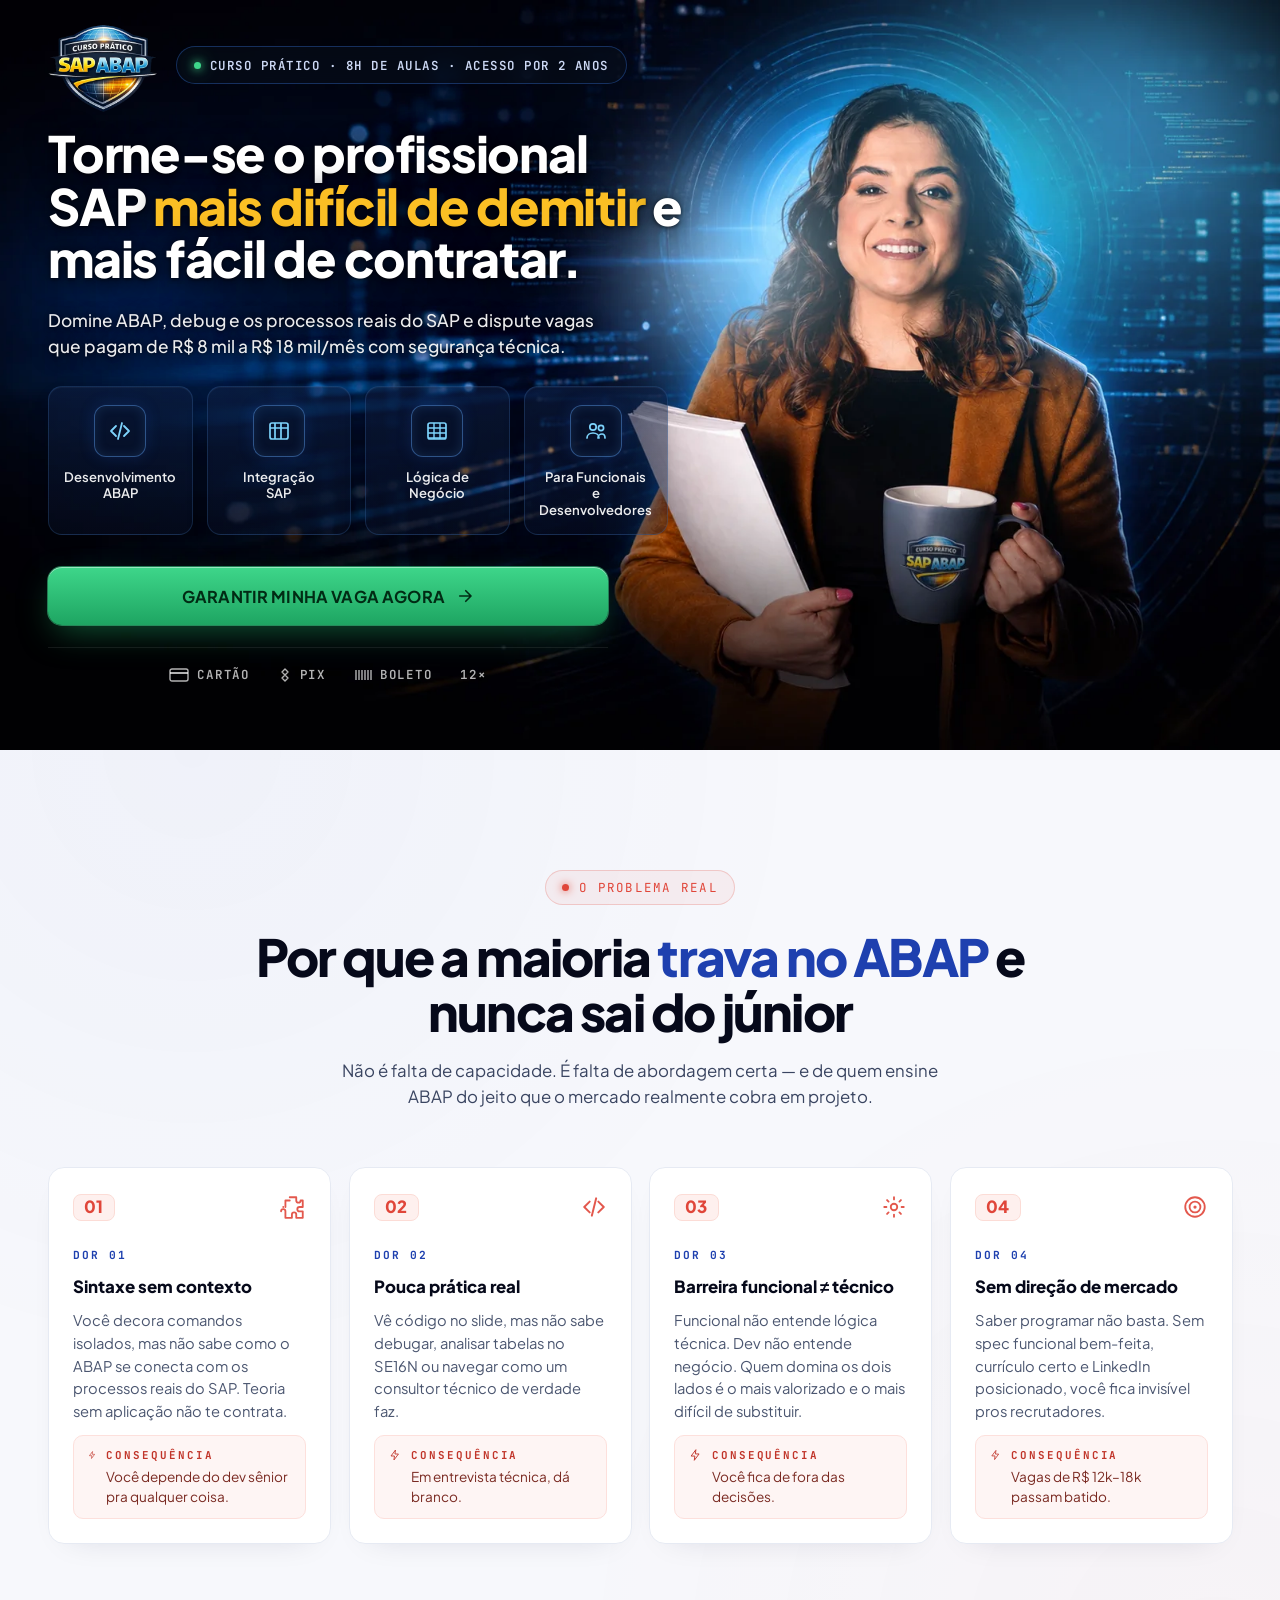
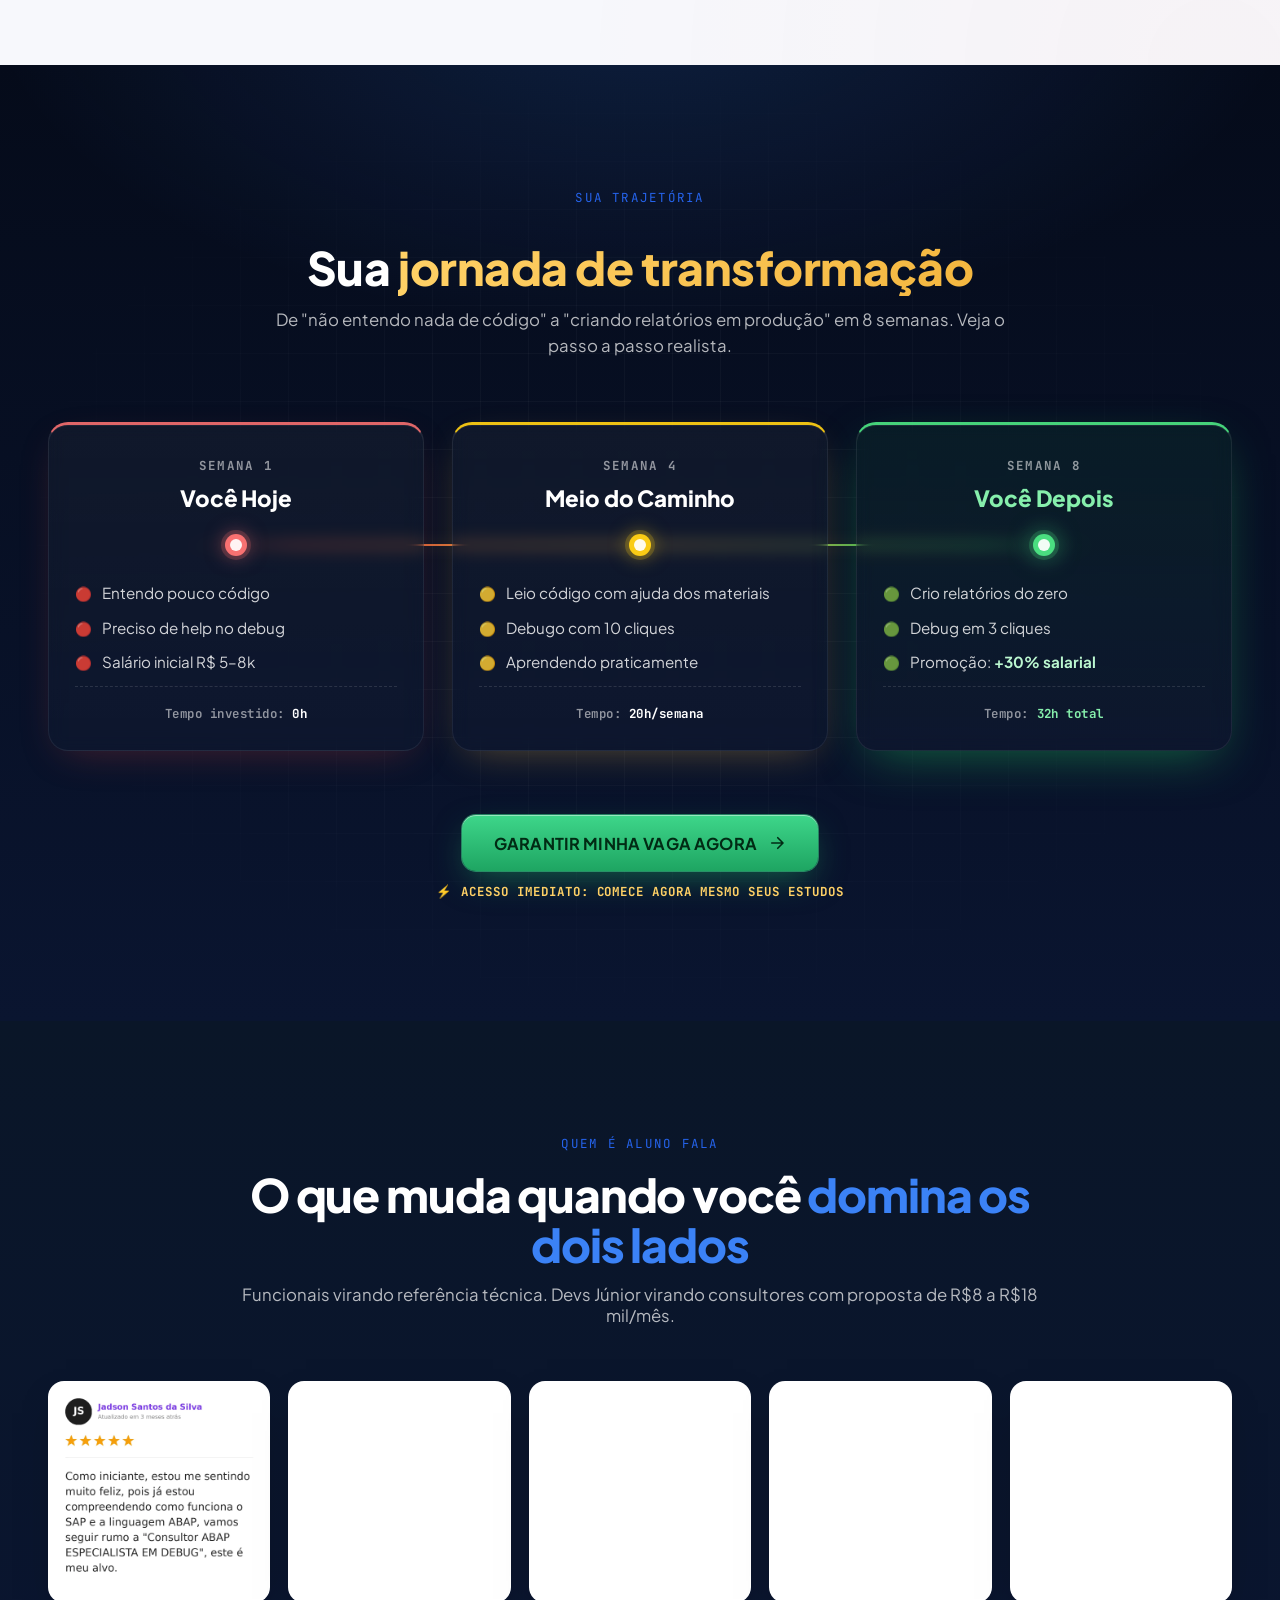
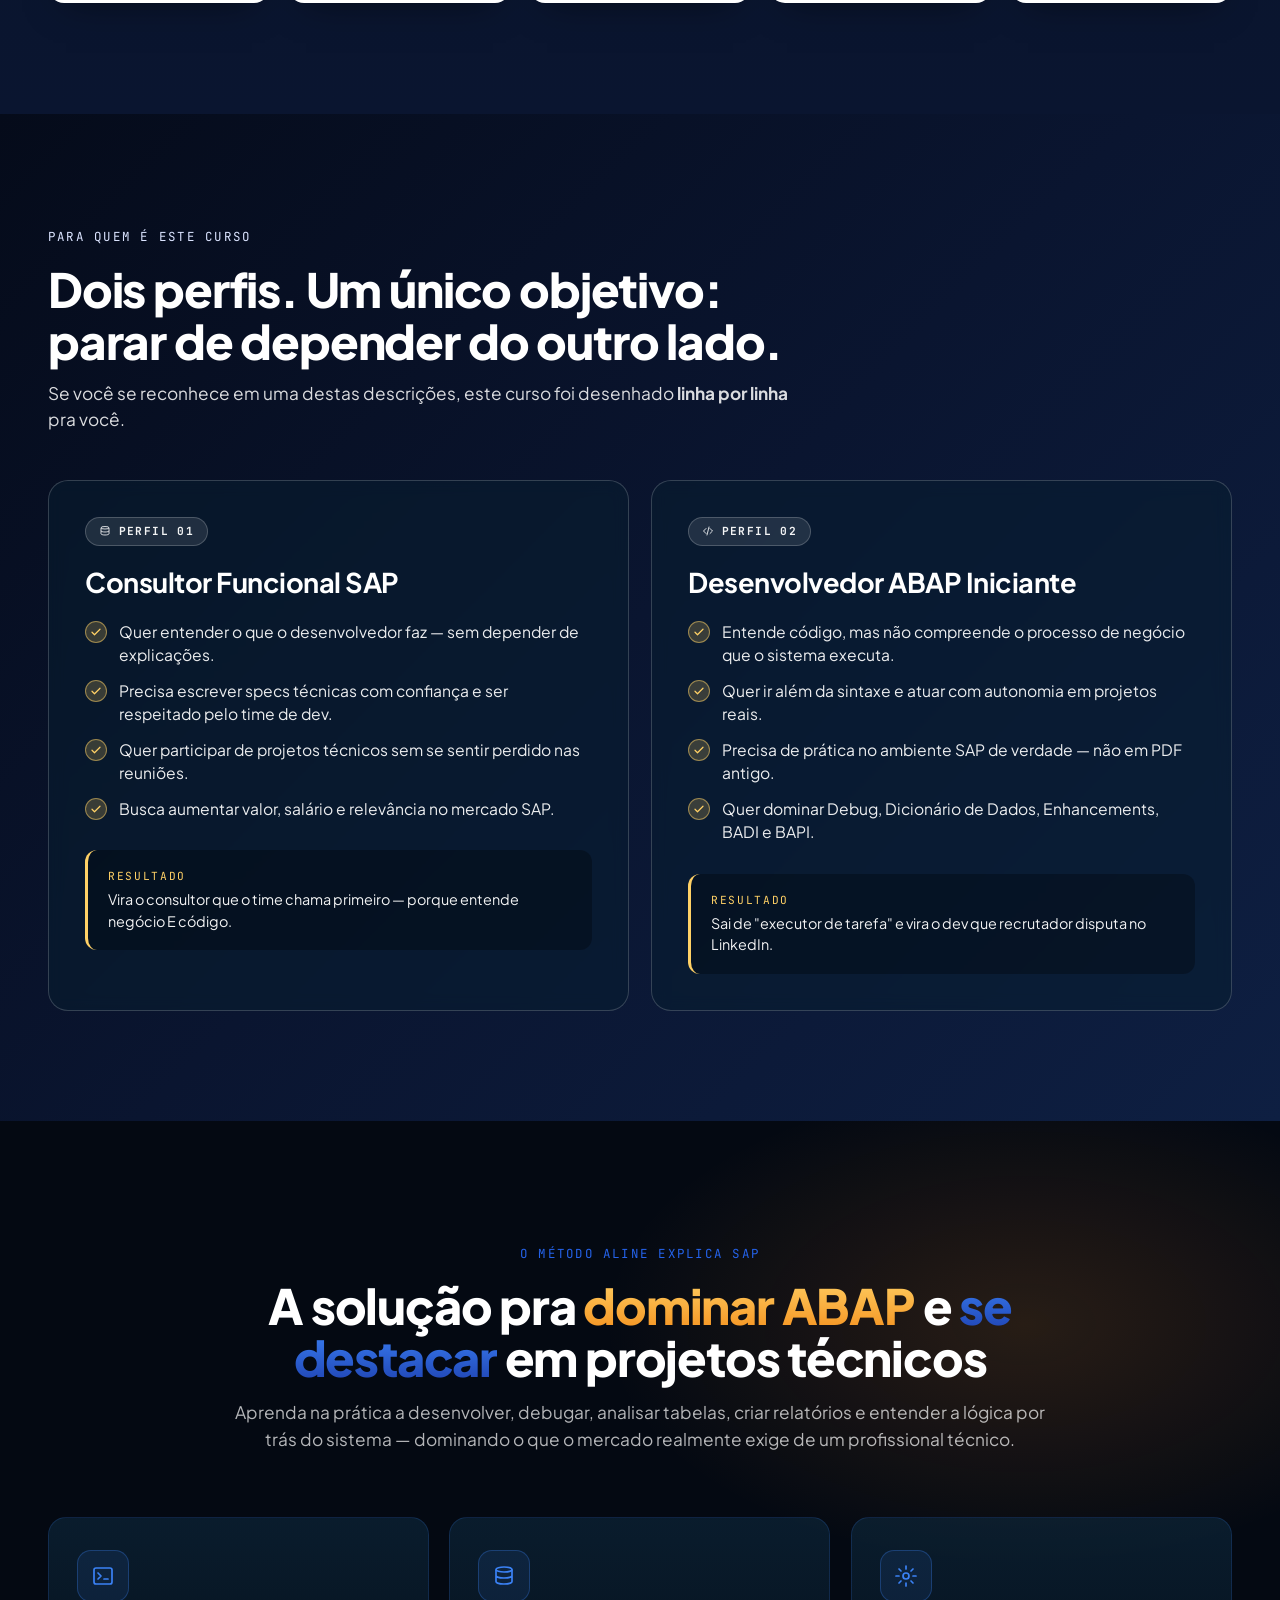
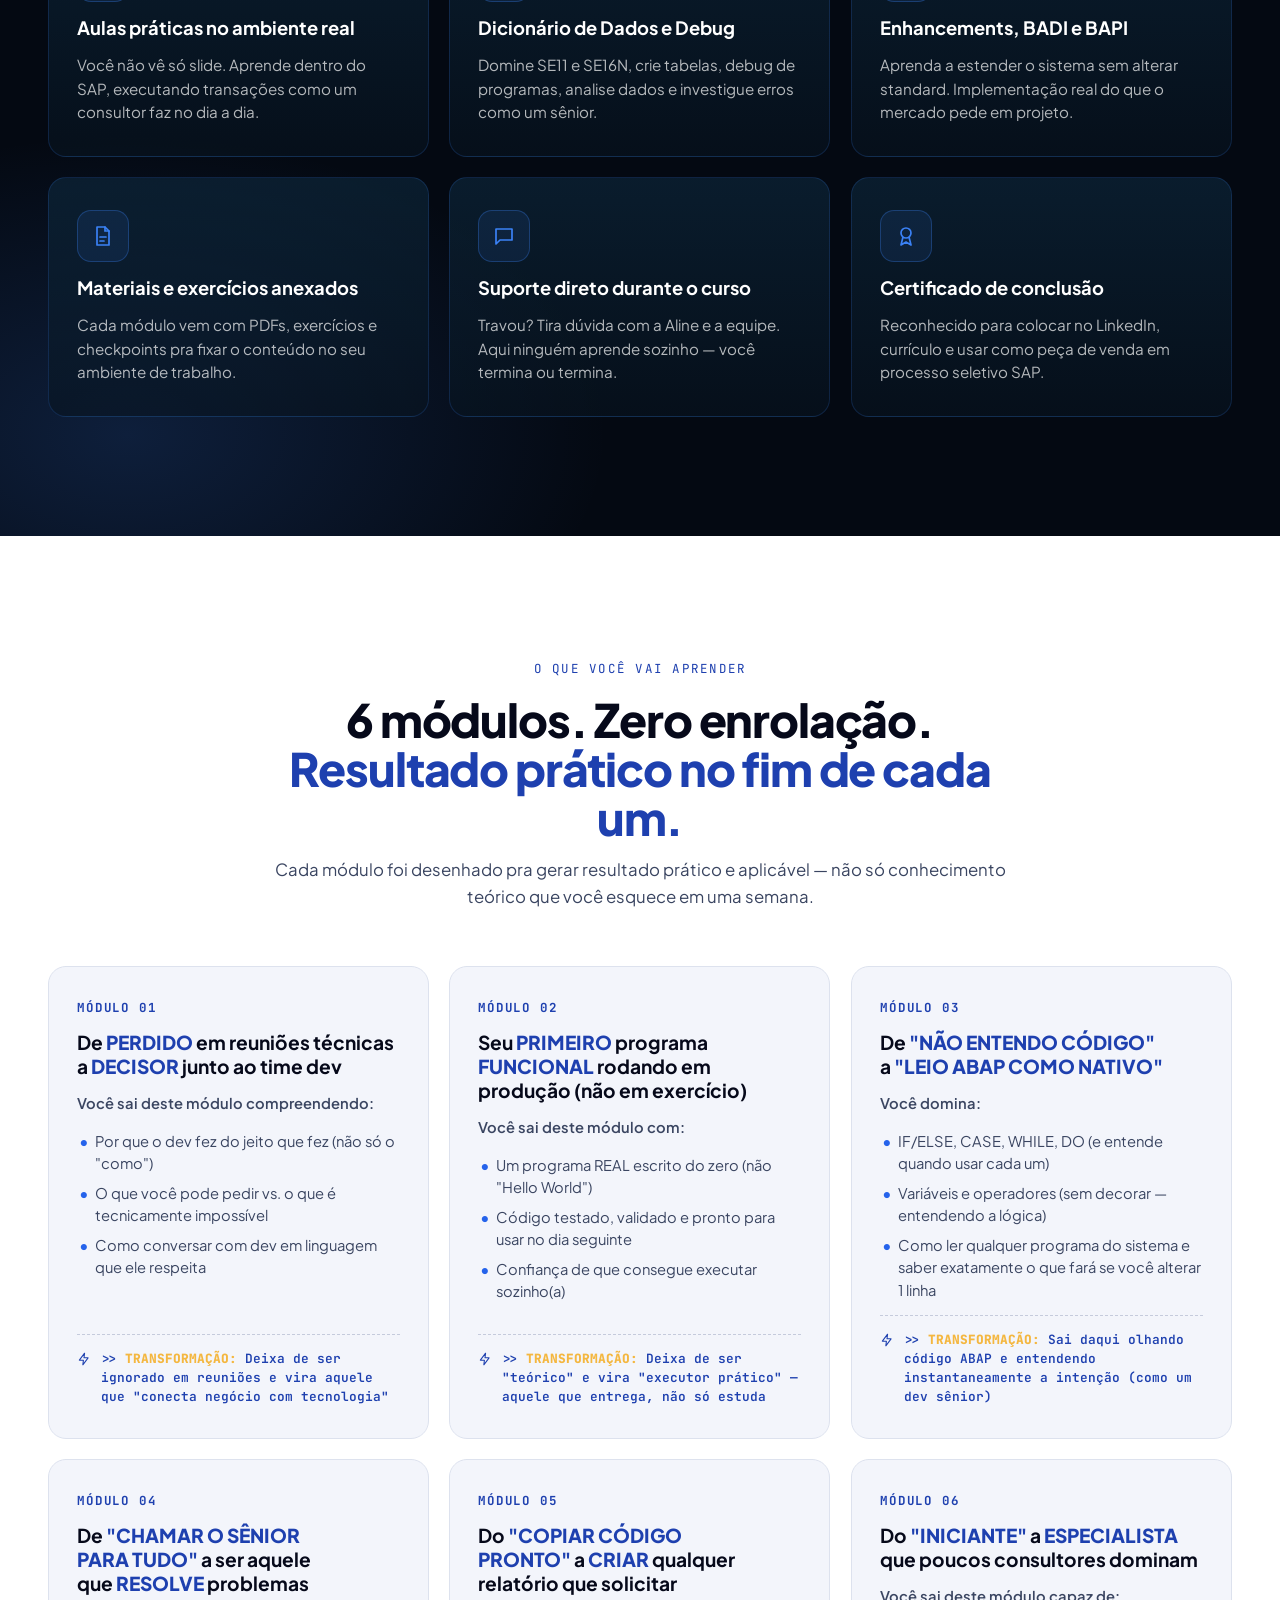
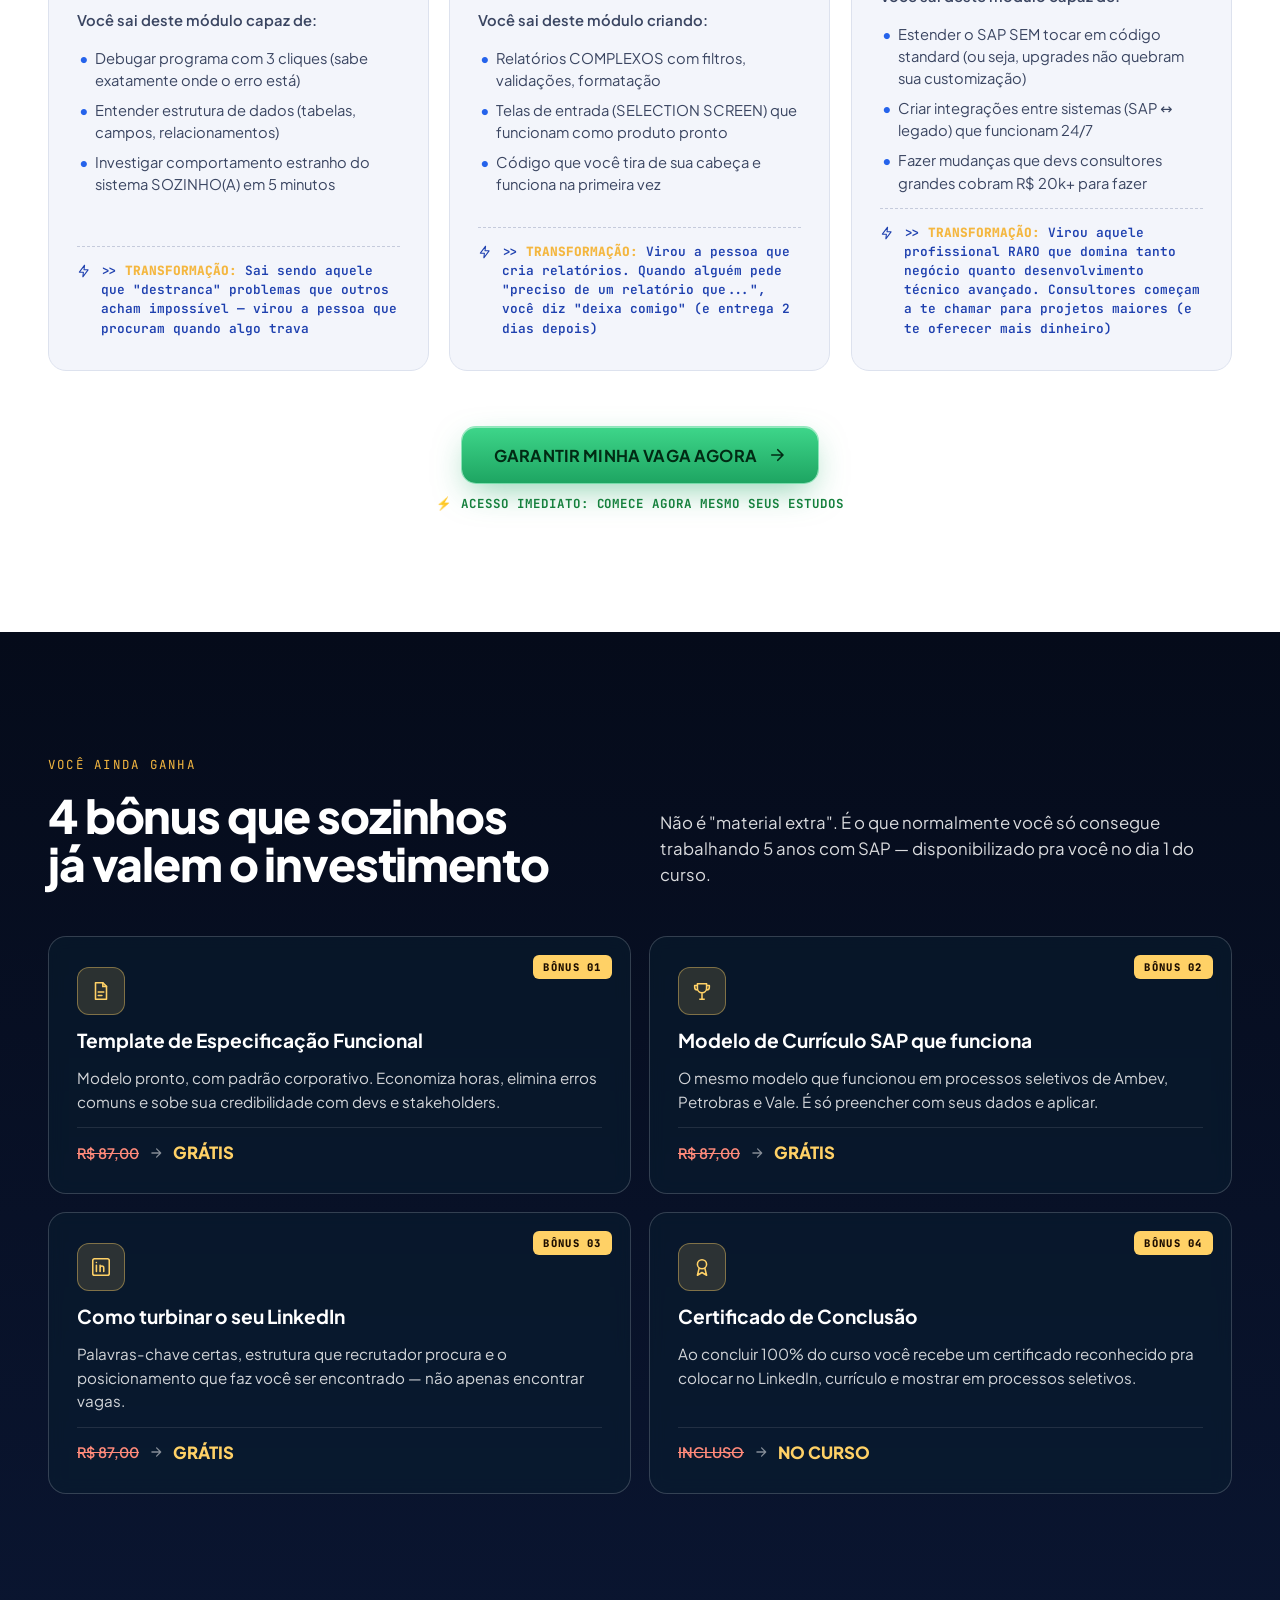
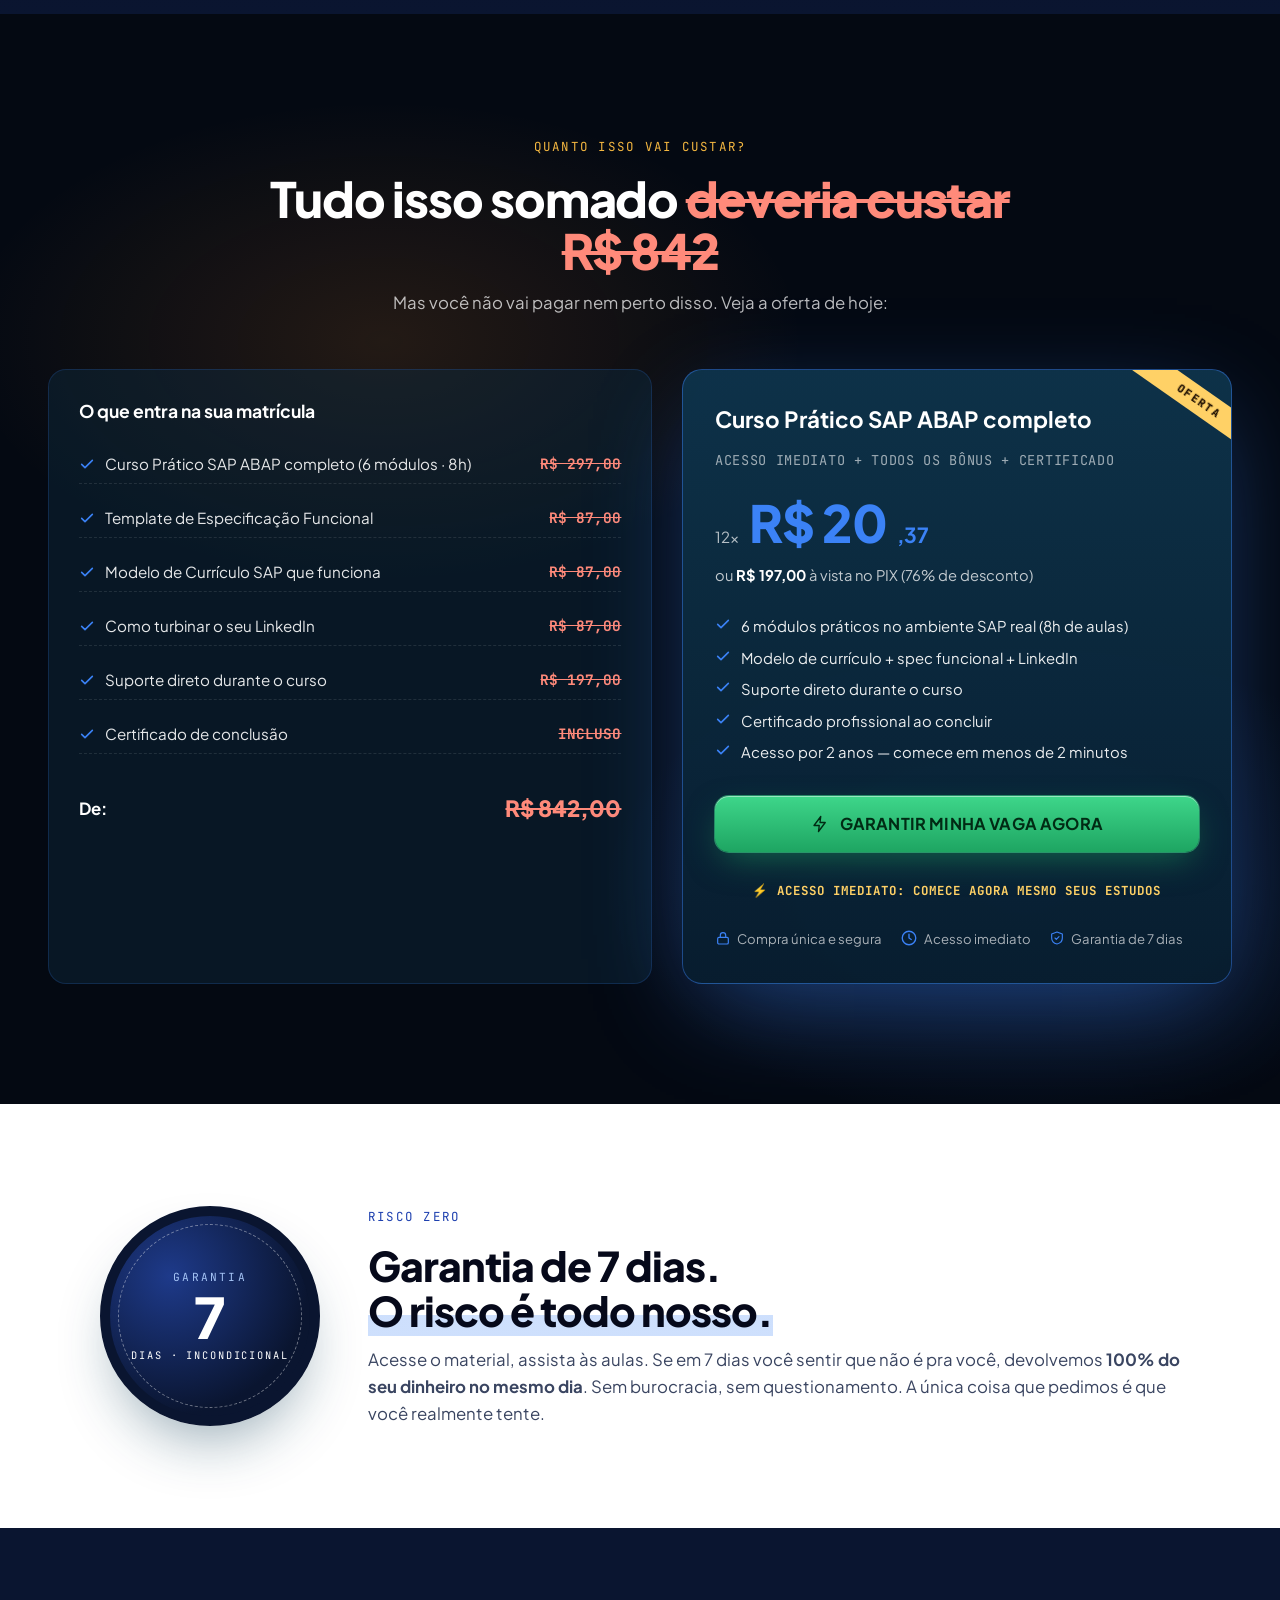
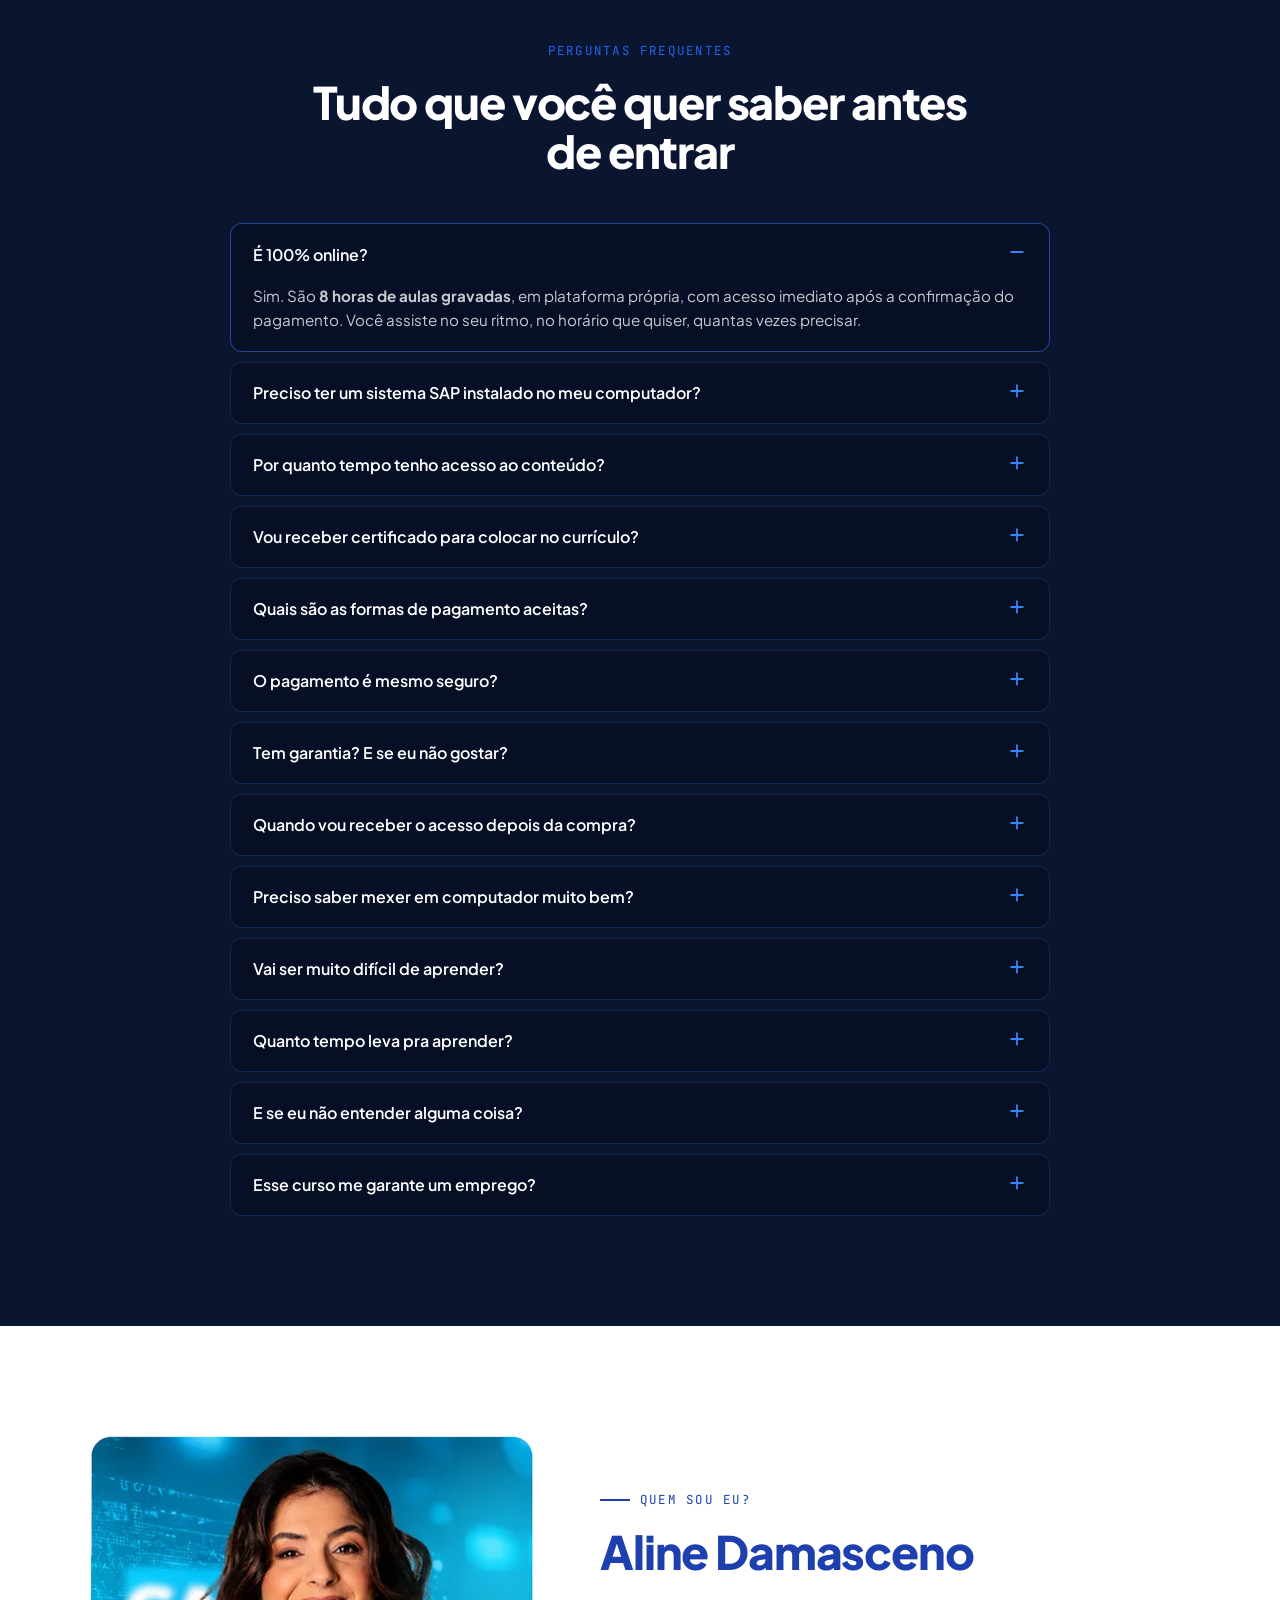
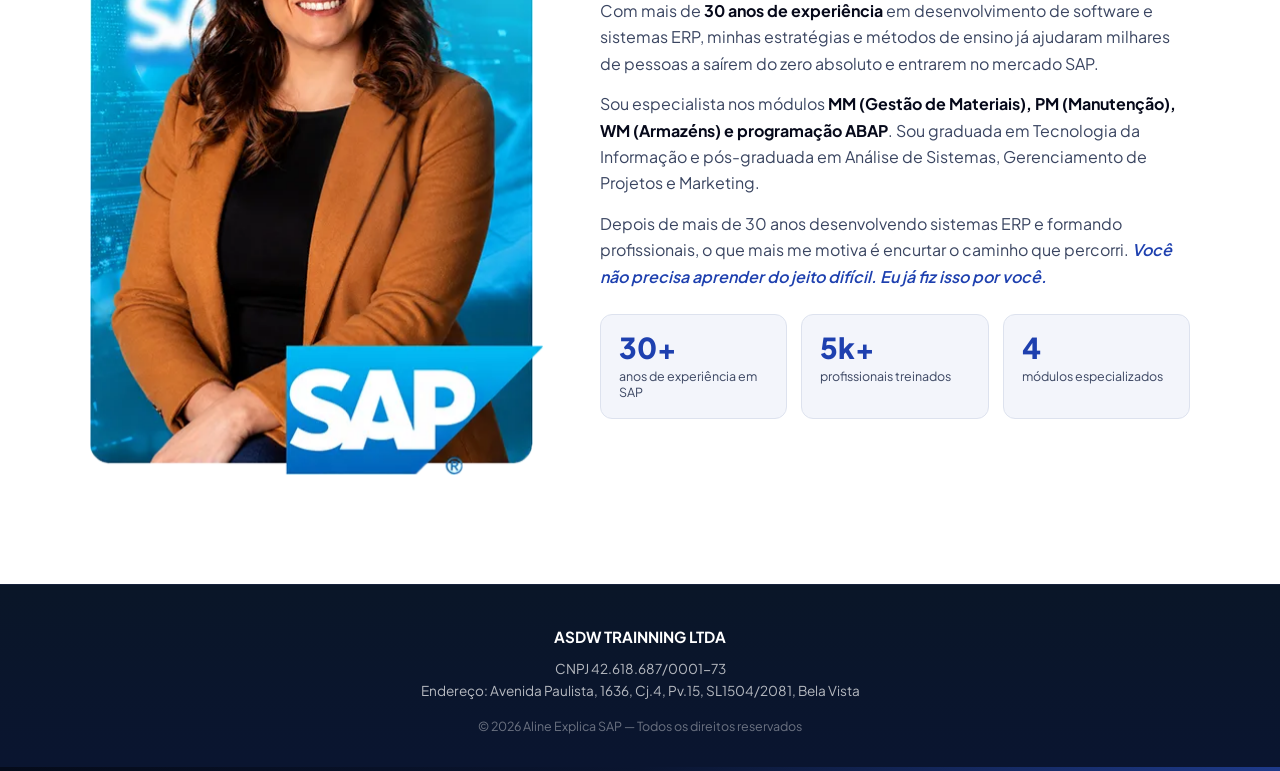
==== commit bcffc3fa: "Update project files: CLAUDE.md, index.html, and styles.css" ====
--- a/index.html
+++ b/index.html
@@ -1166,20 +1166,6 @@
     </div>
   </section>
 
-  <!-- ========================== FOOTER CTA ========================== -->
-  <section class="footer-cta">
-    <div class="container" data-reveal="up-sm">
-      <h3>Dúvidas?</h3>
-      <p>Entre em contato com nossa equipe agora mesmo:</p>
-      <a href="https://wa.me/5511937255106" target="_blank" rel="noopener noreferrer" class="cta green">
-        <svg viewBox="0 0 24 24" fill="none" width="22" height="22">
-          <path d="M4 5h16v11H8l-4 4z" stroke="#012b14" stroke-width="1.7" stroke-linejoin="round" />
-        </svg>
-        Falar com um atendente
-      </a>
-    </div>
-  </section>
-
   <footer class="footer-bar">
     <div class="container">
       <div class="footer-bar__brand">ASDW TRAINNING LTDA</div>
--- a/styles.css
+++ b/styles.css
@@ -2034,28 +2034,8 @@
 }
 
 /* =========================
-   FOOTER CTA + BARRA
+   FOOTER BARRA
    ========================= */
-.footer-cta {
-  background: #0a1530;
-  color: #fff;
-  padding: 70px 0;
-  text-align: center;
-  border-top: 1px solid rgba(255, 255, 255, .08)
-}
-
-.footer-cta h3 {
-  font-family: 'Plus Jakarta Sans', sans-serif;
-  font-weight: 700;
-  font-size: 1.6rem;
-  margin: 0 0 12px
-}
-
-.footer-cta p {
-  color: rgba(255, 255, 255, .7);
-  margin: 0 0 24px
-}
-
 .footer-bar {
   background: linear-gradient(180deg, #0a1628 0%, #0a1530 100%);
   color: rgba(255, 255, 255, .7);
